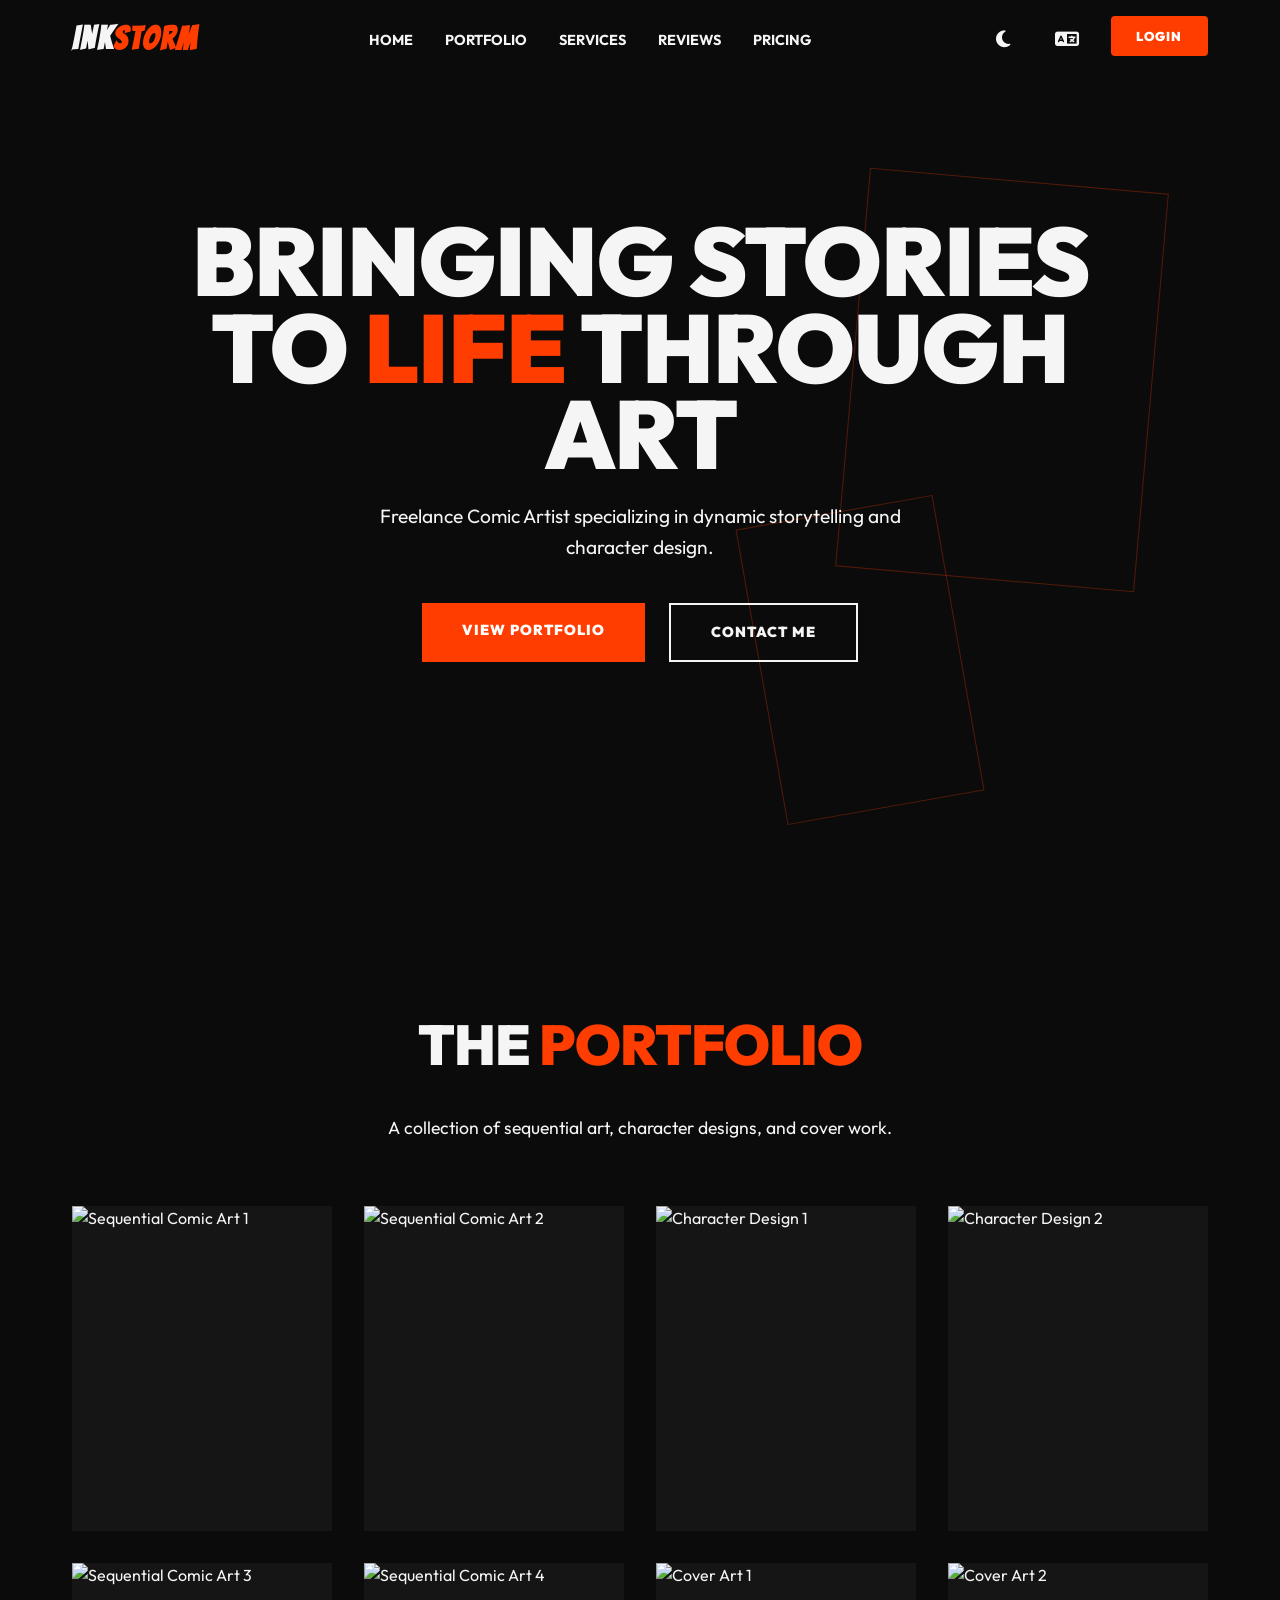
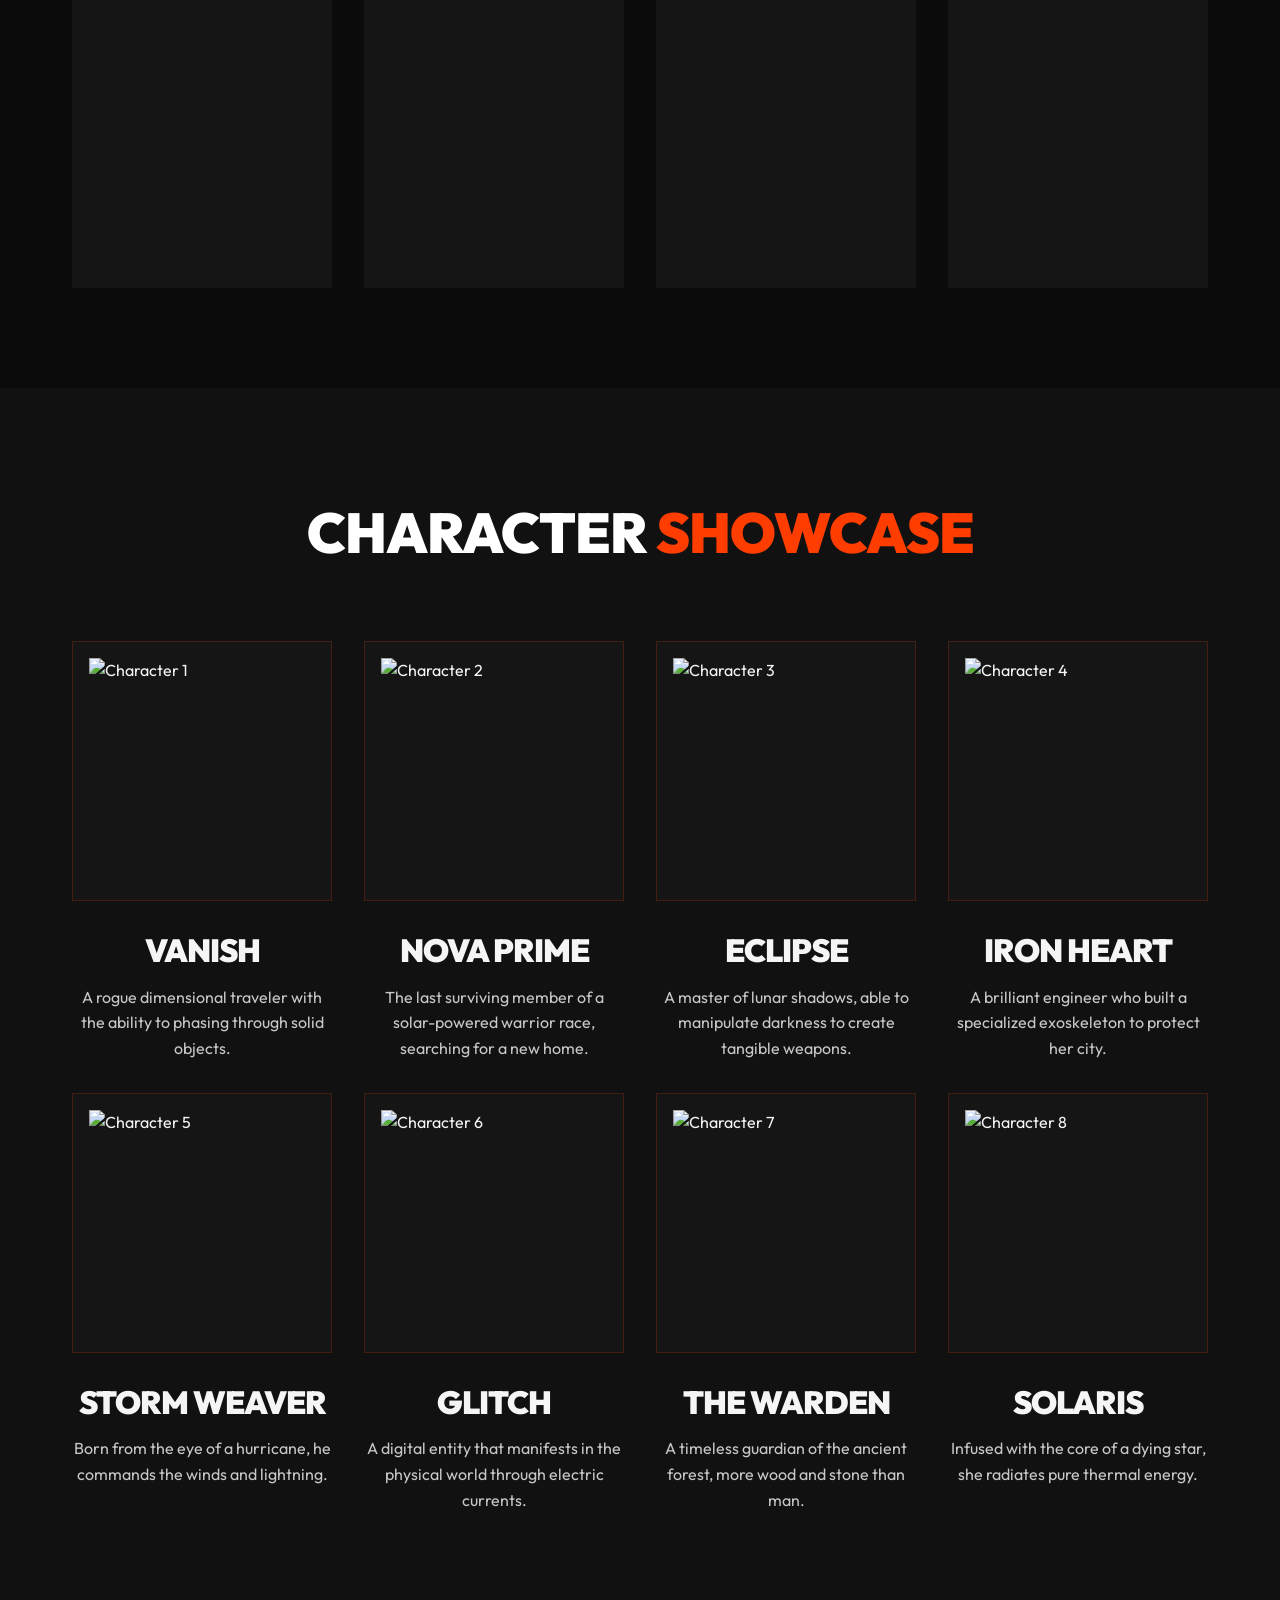
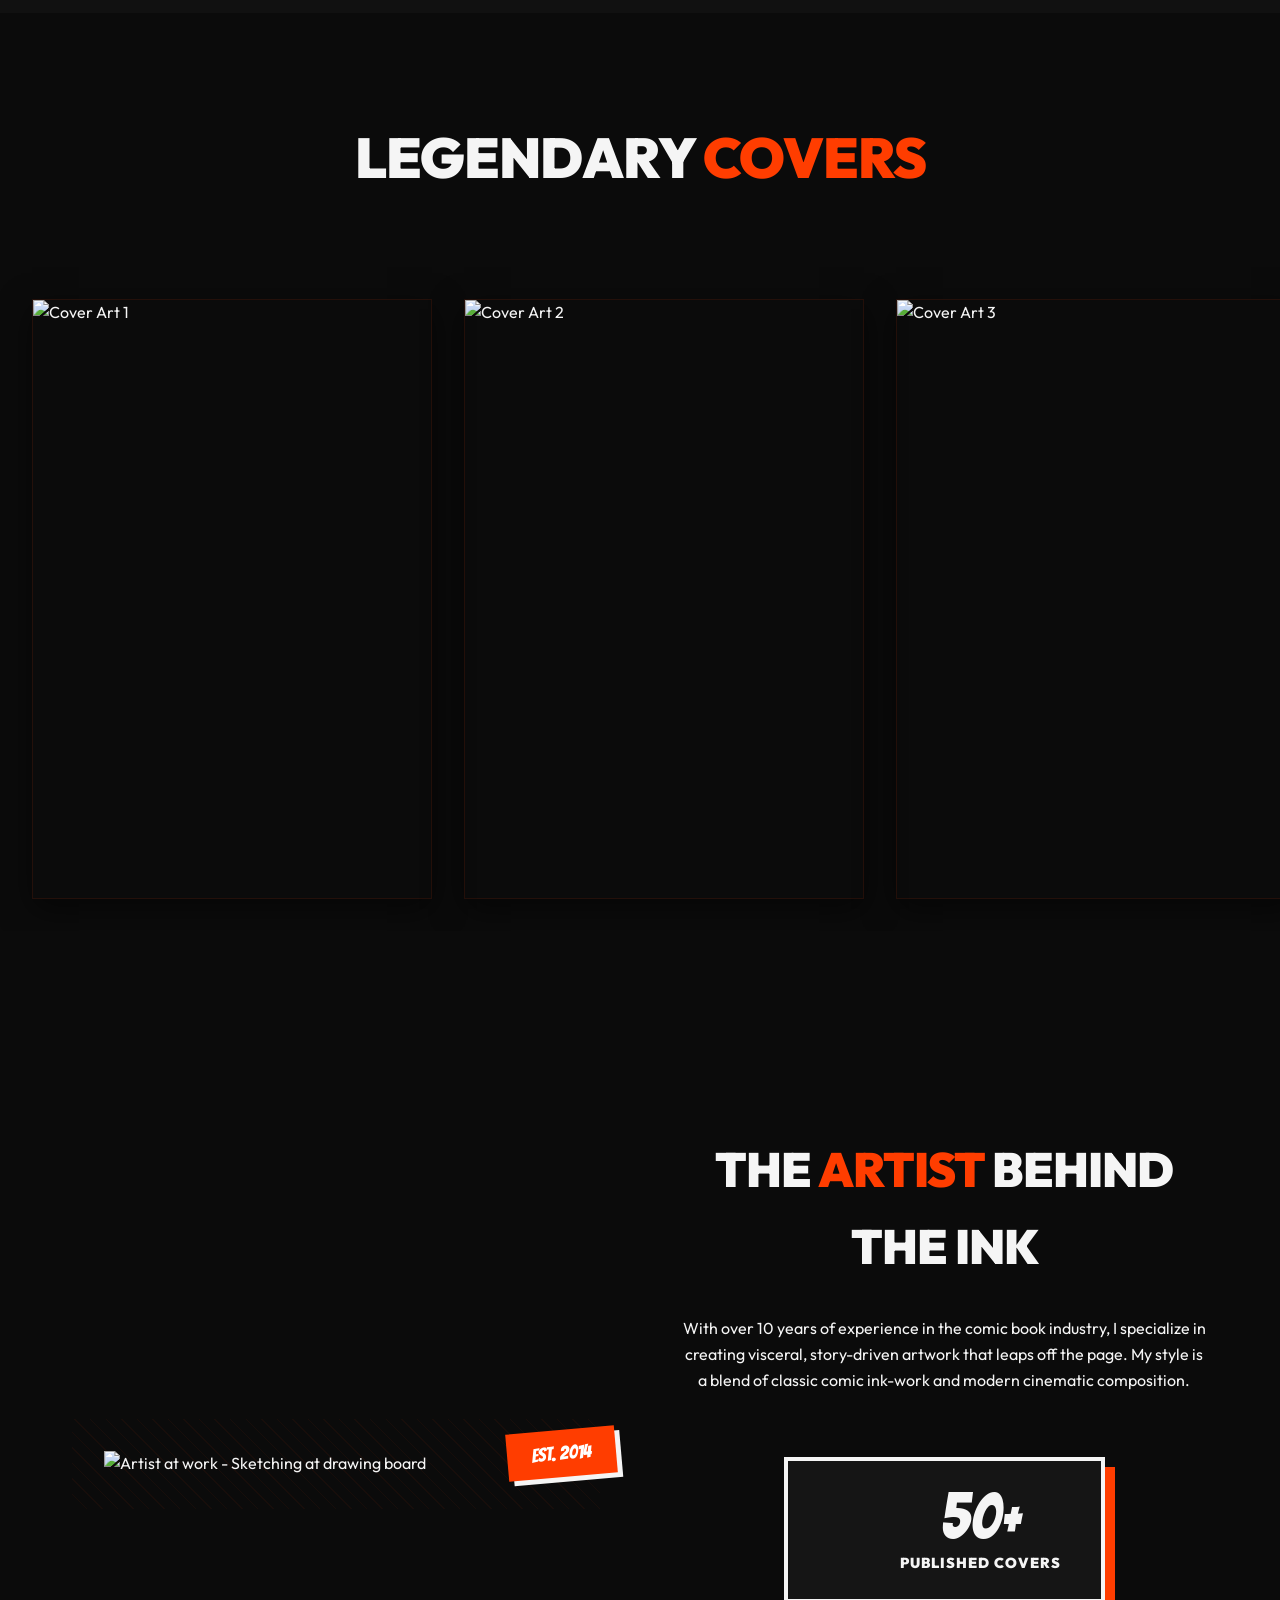
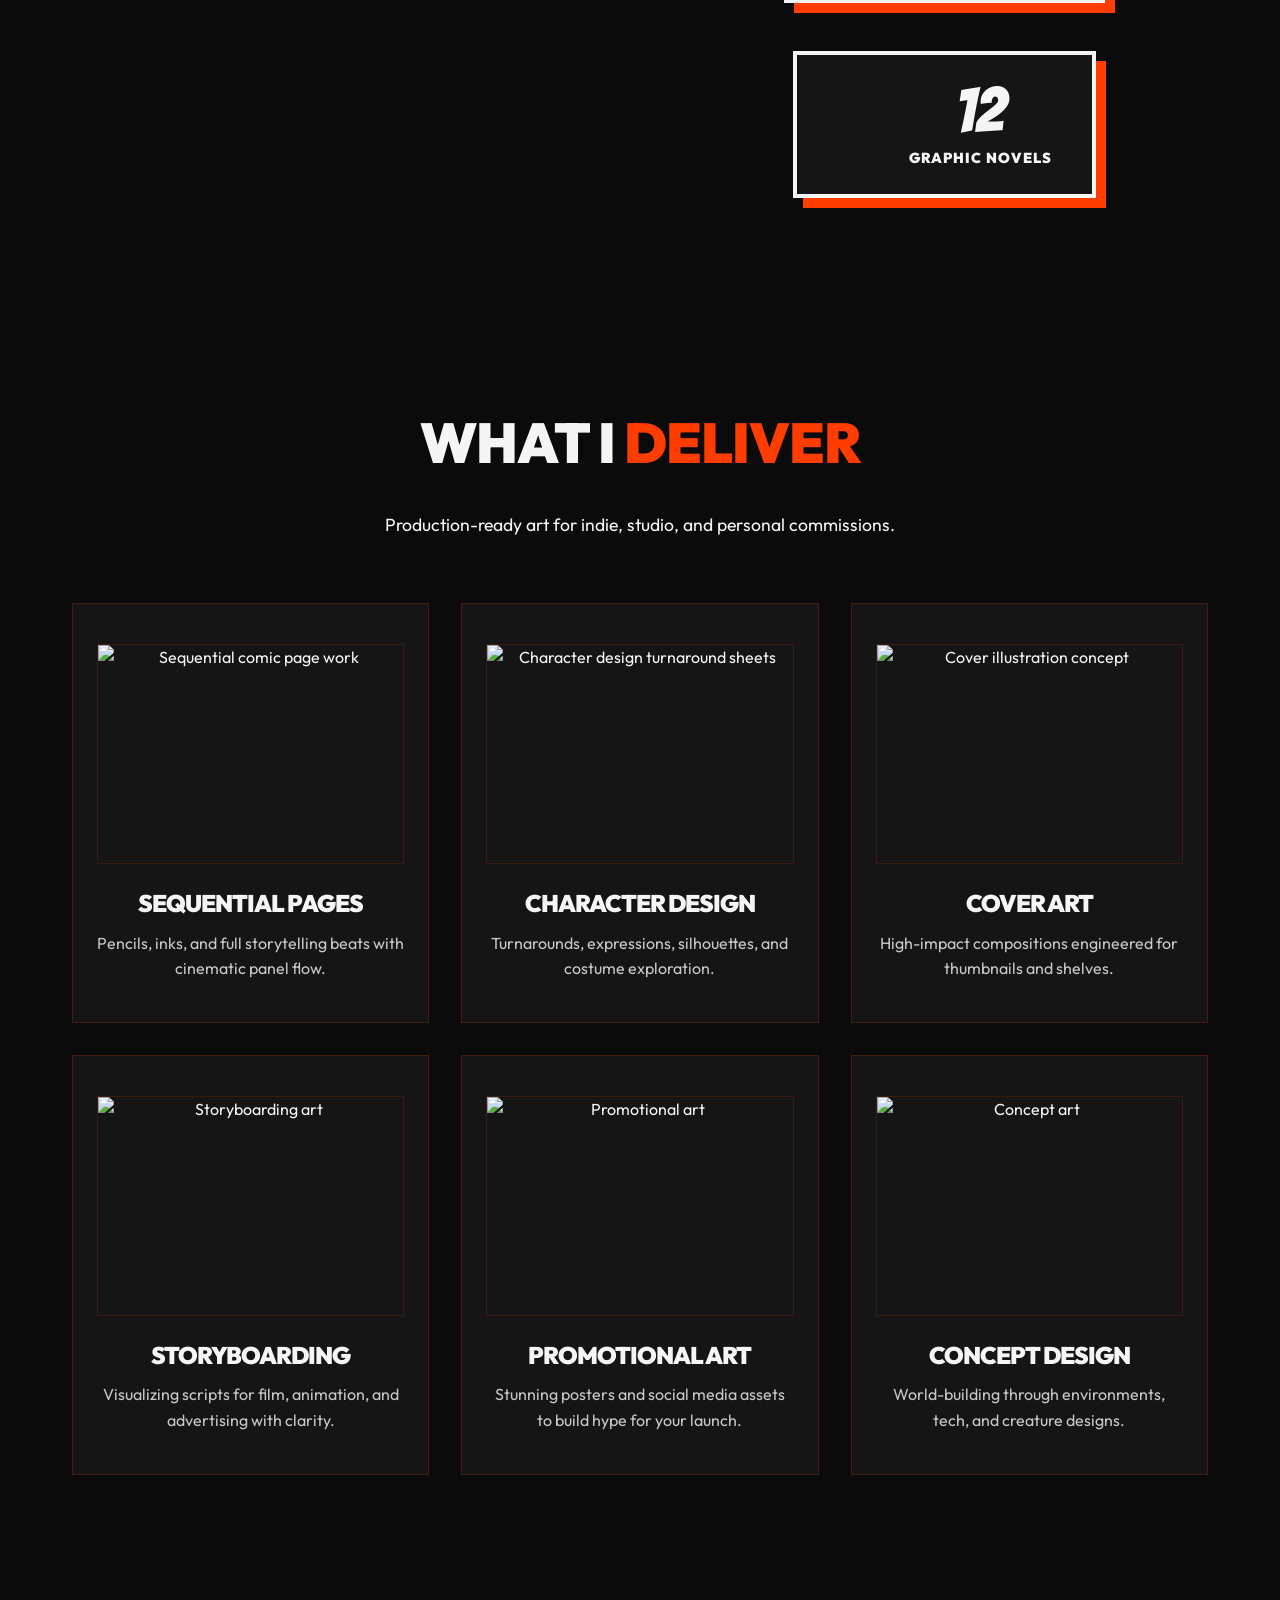
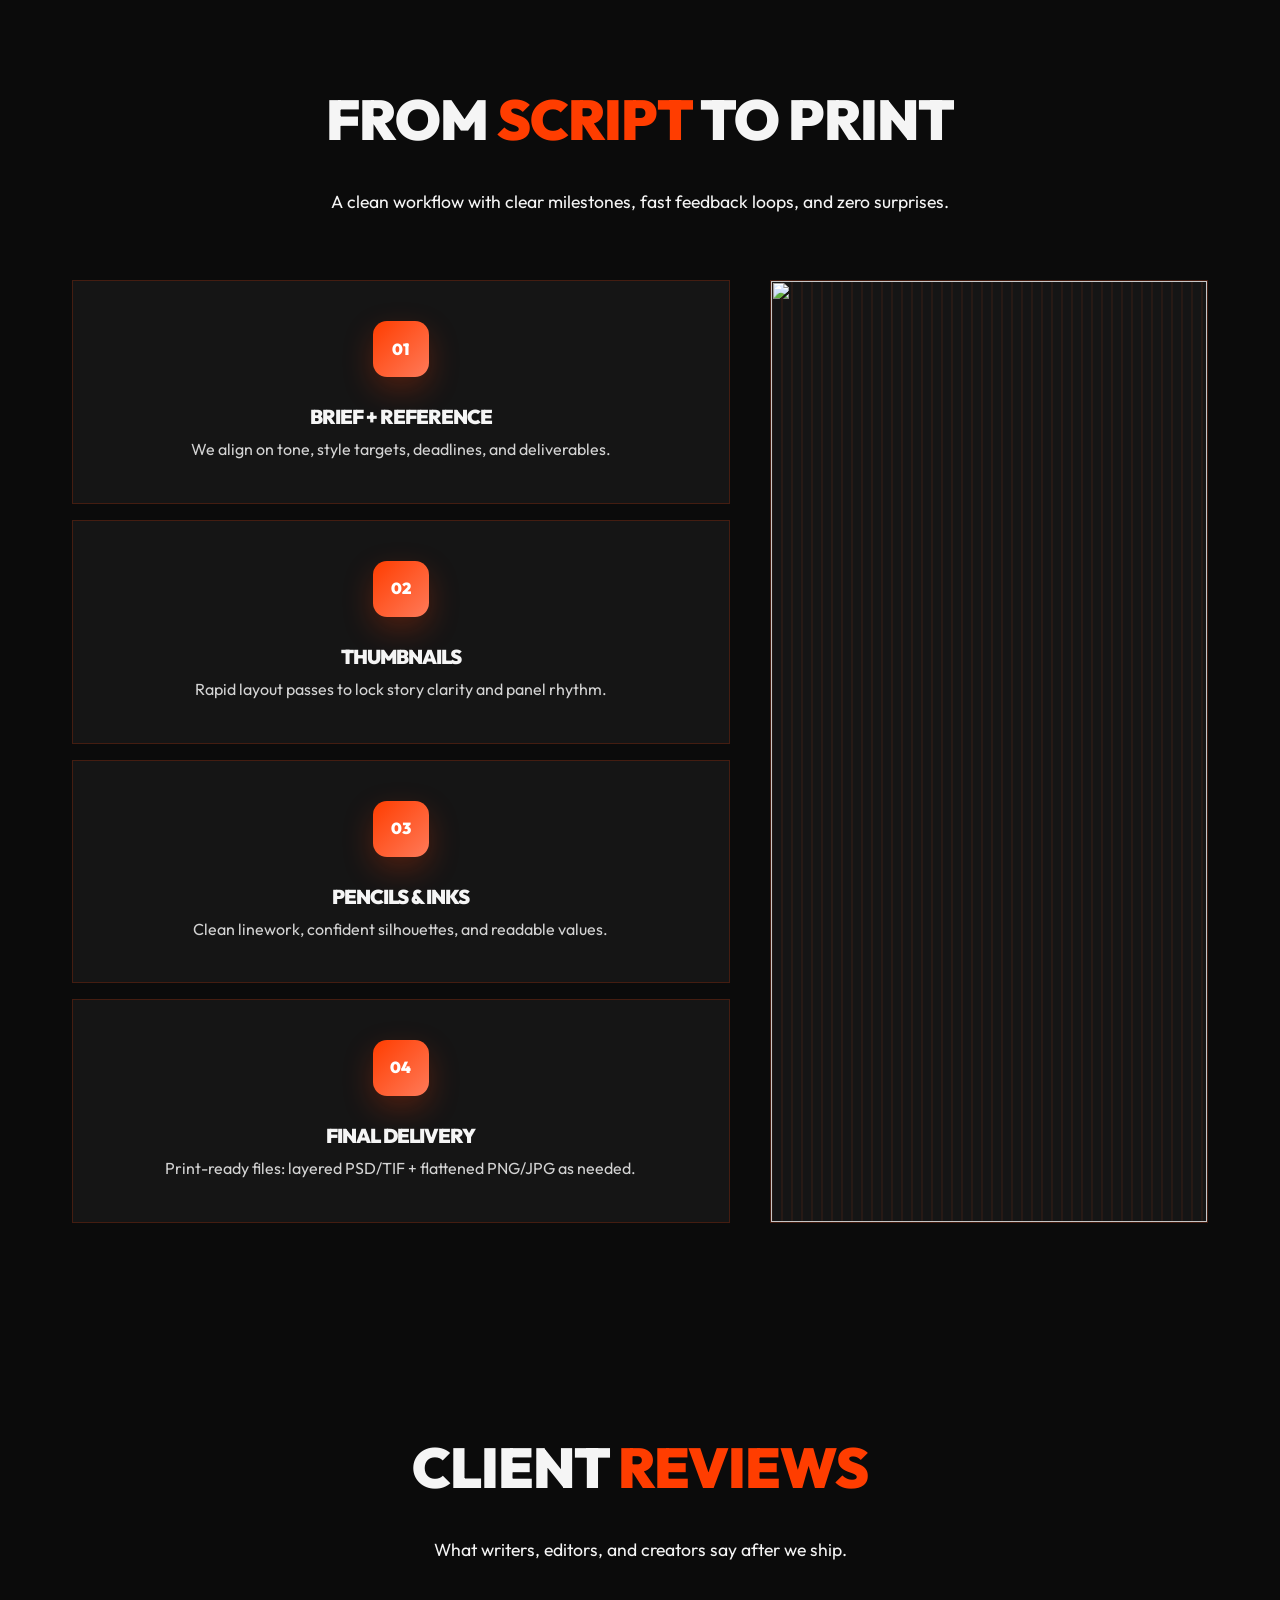
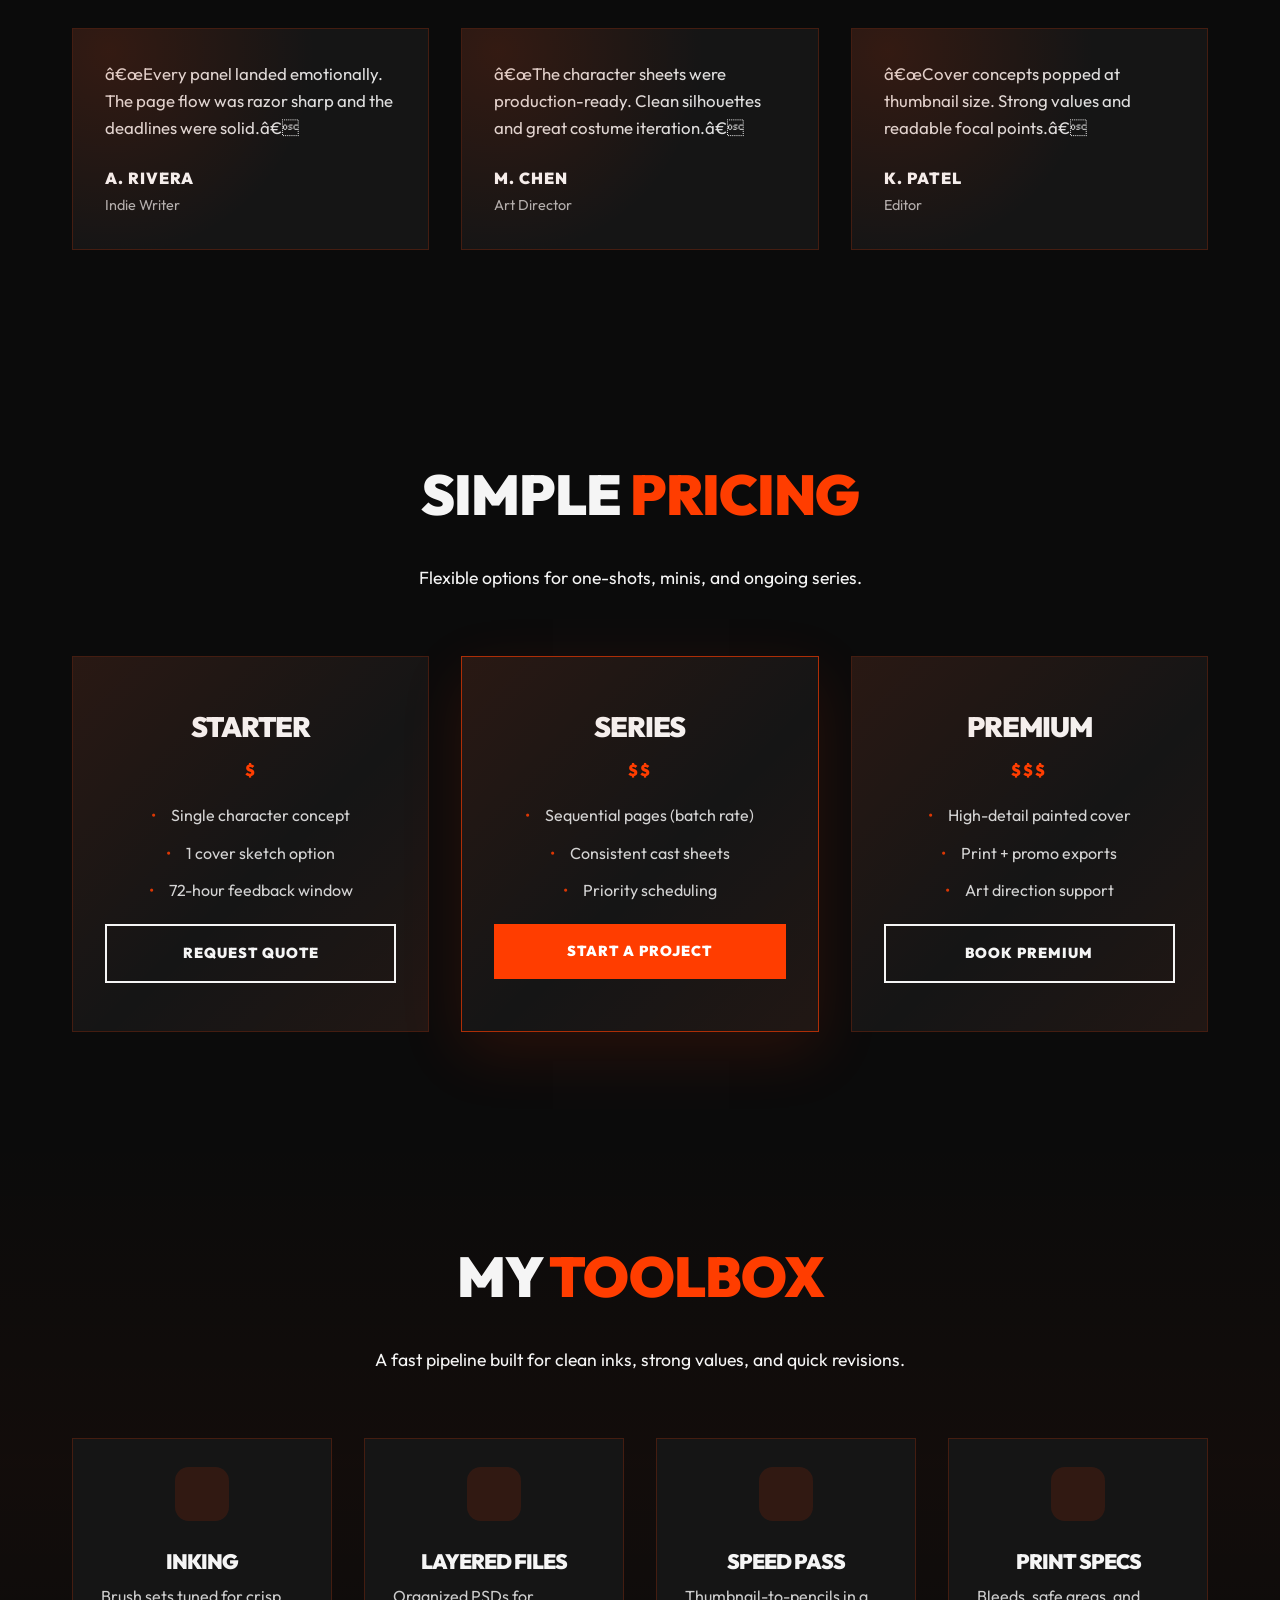
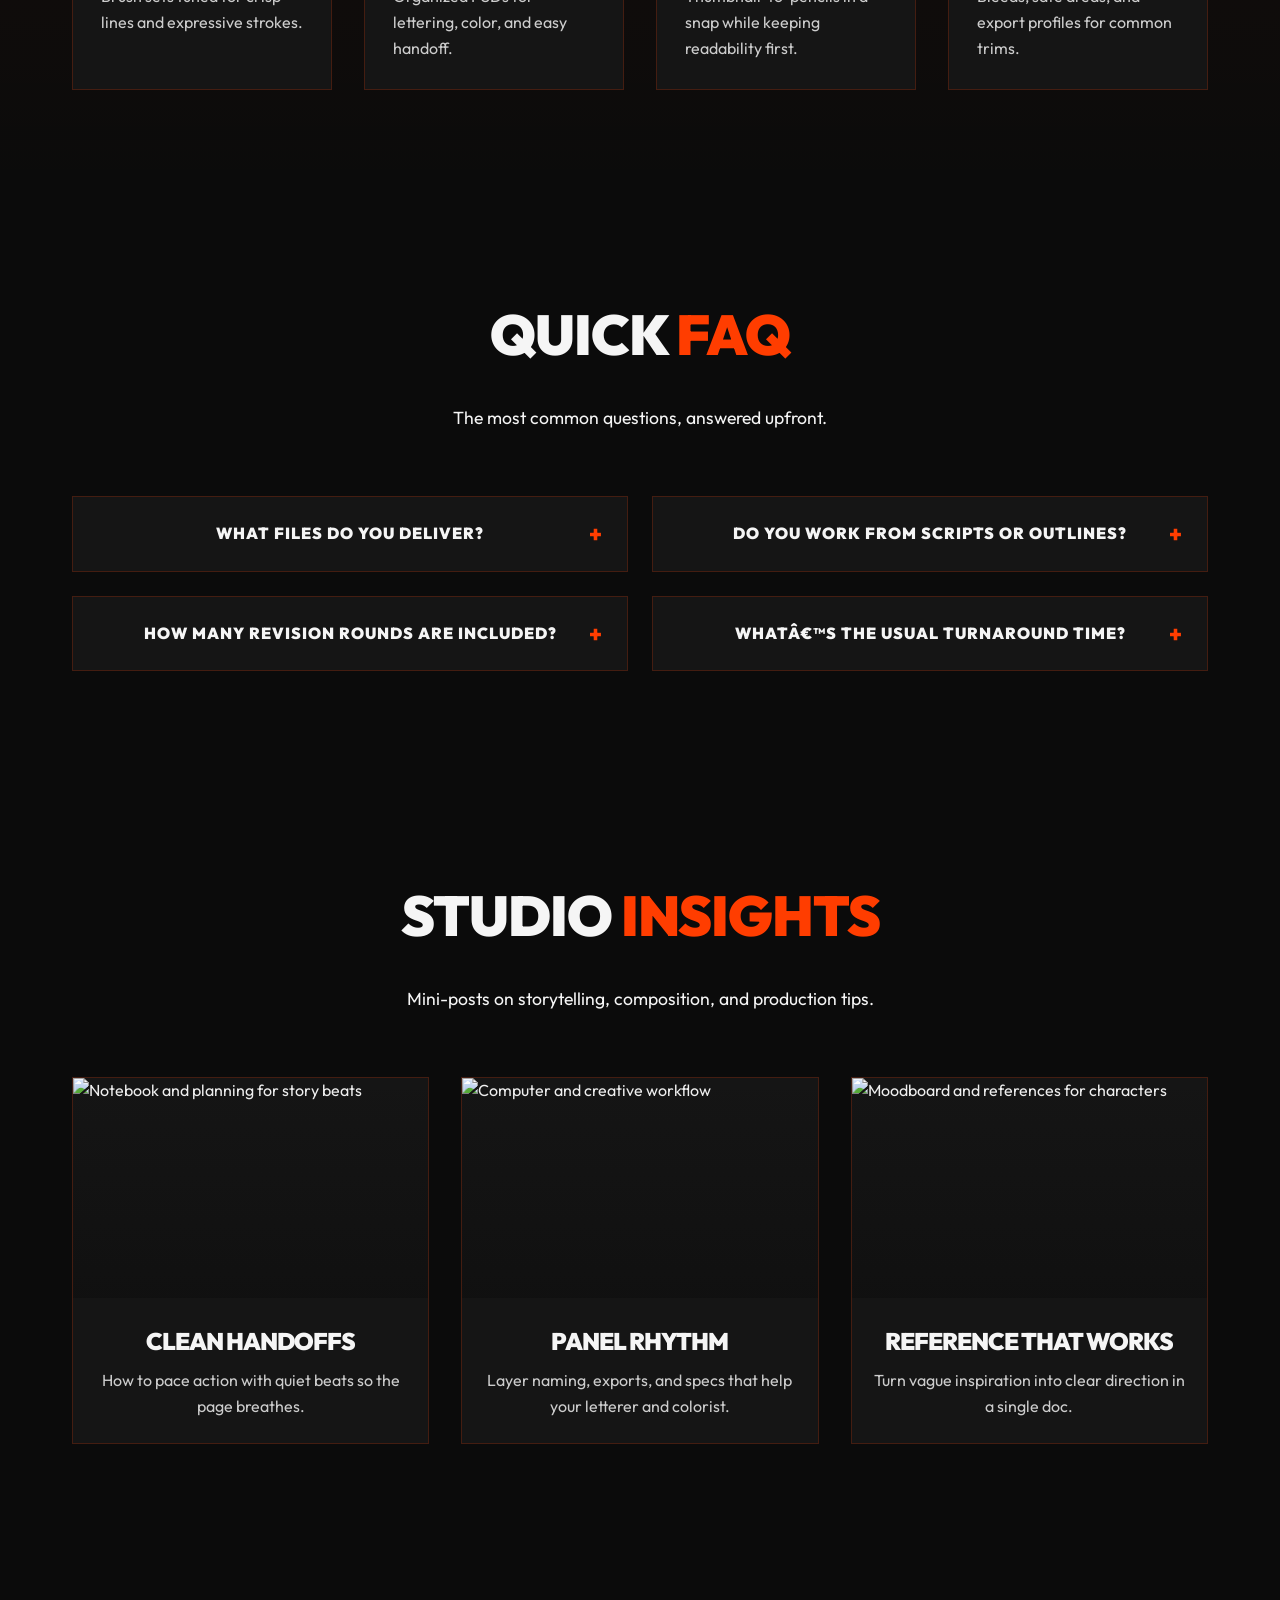
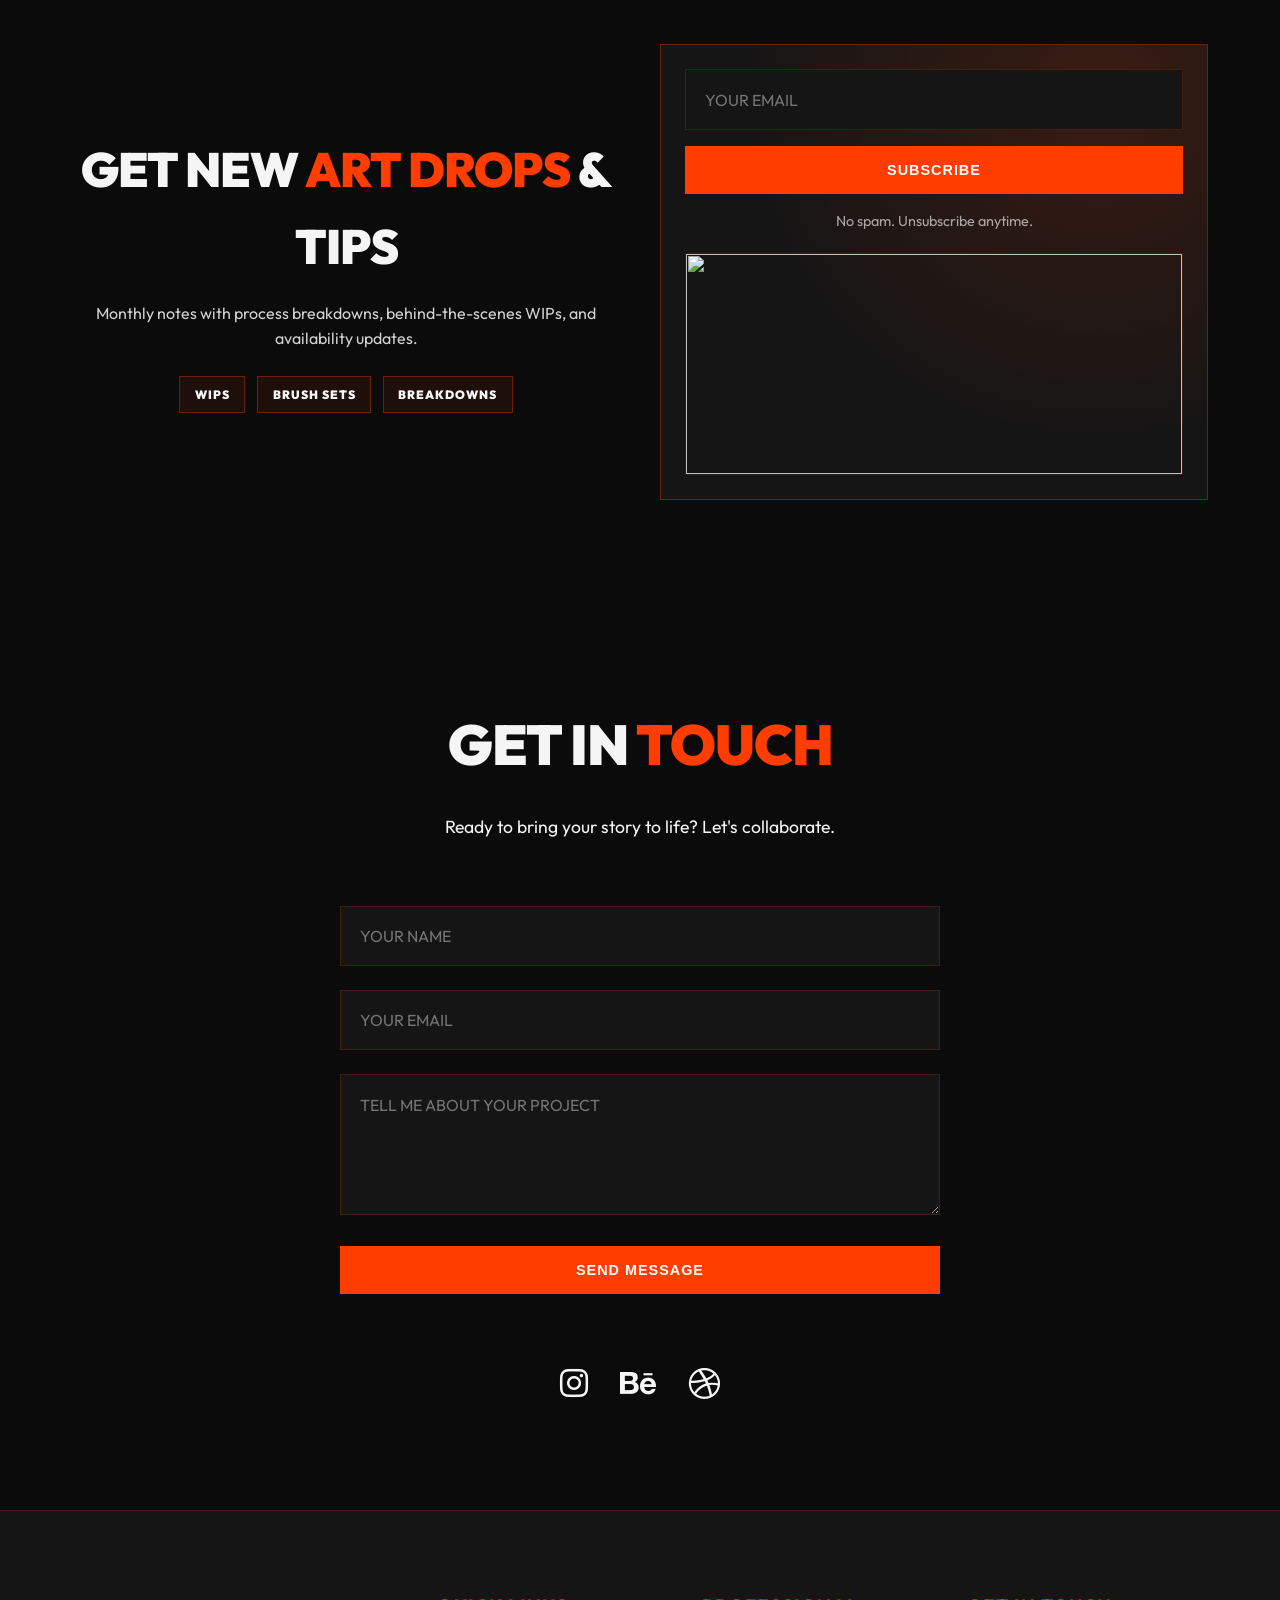
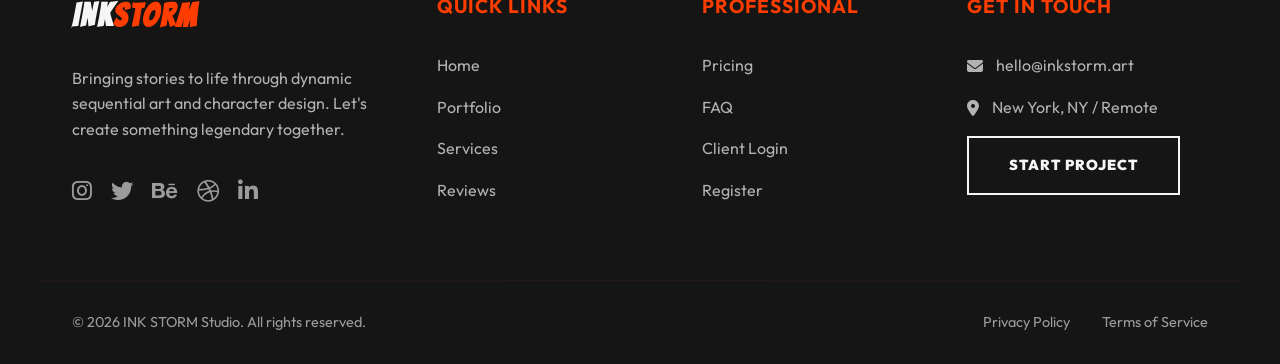
==== index.html @ d7087e56 "Update index.html" ====
<!DOCTYPE html>
<html lang="en" dir="ltr">

<head
    <meta charset="UTF-8">
    <meta name="viewport" content="width=device-width, initial-scale=1.0">
    <title>ARTIST PORTFOLIO | Freelance Comic Book Artist</title>
    <meta name="description"
        content="Premium portfolio of a professional freelance comic book artist specializing in sequential art, character design, and cover illustrations.">
    <!-- Google Fonts -->
    <link href="https://fonts.googleapis.com/css2?family=Bangers&family=Outfit:wght@300;400;700;900&display=swap"
        rel="stylesheet">
    <!-- Font Awesome -->
    <link rel="stylesheet" href="https://cdnjs.cloudflare.com/ajax/libs/font-awesome/6.4.0/css/all.min.css">
    <!-- Lucide Icons -->
    <script src="https://unpkg.com/lucide@latest"></script>
    <!-- Icons -->
    <link rel="icon" type="image/svg+xml"
        href="data:image/svg+xml,<svg xmlns='http://www.w3.org/2000/svg' viewBox='0 0 100 100'><rect width='100' height='100' fill='%23111111' rx='20'/><path d='M50 20 L30 60 L50 60 L40 85 L70 45 L50 45 L60 20 Z' fill='%23FF3D00'/></svg>">
    <link rel="stylesheet" href="assets/css/styles.css">
</head>

<body class="dark-mode">

    <!-- Header Navigation -->
    <header id="header">
        <nav class="container">
            <a href="index.html" class="logo">INK<span>STORM</span></a>

            <ul class="nav-links">
                <li><a href="#home">Home</a></li>
                <li><a href="#portfolio">Portfolio</a></li>
                <li><a href="#services">Services</a></li>
                <li><a href="#testimonials">Reviews</a></li>
                <li><a href="#pricing">Pricing</a></li>
            </ul>

            <div class="nav-actions">
                <button id="theme-toggle" class="desktop-only" title="Toggle Theme"><i class="fas fa-moon"></i></button>
                <button id="rtl-toggle" class="desktop-only" title="Toggle RTL"><i class="fas fa-language"></i></button>
                <div class="header-ctas desktop-only">
                    <a href="login.html" class="btn btn-primary">Login</a>
                </div>
                <button id="menu-toggle" class="mobile-only" aria-label="Toggle Menu">
                    <span></span>
                    <span></span>
                    <span></span>
                </button>
            </div>
        </nav>

        <!-- Mobile Menu Overlay -->
        <div id="mobile-menu">
            <nav>
                <ul>
                    <li><a href="#home">Home</a></li>
                    <li><a href="#portfolio">Portfolio</a></li>
                    <li><a href="#services">Services</a></li>
                    <li><a href="#testimonials">Reviews</a></li>
                    <li><a href="#pricing">Pricing</a></li>
                </ul>
                <div class="mobile-menu-actions">
                    <button id="theme-toggle-mob" class="btn-theme-mob"><i class="fas fa-moon"></i> Theme</button>
                    <button id="rtl-toggle-mob" class="btn-rtl-mob"><i class="fas fa-language"></i> RTL</button>
                    <a href="login.html" class="btn btn-primary">Login</a>
                </div>
            </nav>
        </div>
    </header>

    <main>
        <!-- Home Section (Hero) -->
        <section id="home" class="hero">
            <div class="hero-bg"></div>
            <div class="container hero-content">
                <h1 class="reveal">Bringing Stories to <span class="accent">Life</span> Through Art</h1>
                <p class="reveal">Freelance Comic Artist specializing in dynamic storytelling and character design.</p>
                <div class="hero-btns reveal">
                    <a href="#portfolio" class="btn btn-primary">View Portfolio</a>
                    <a href="#contact" class="btn btn-secondary">Contact Me</a>
                </div>
            </div>
            <div class="floating-elements">
                <div class="panel-outline one"></div>
                <div class="panel-outline two"></div>
            </div>
        </section>

        <!-- Portfolio Section -->
        <section id="portfolio" class="portfolio">
            <div class="container">
                <div class="section-title">
                    <h2 class="reveal">The <span class="accent">Portfolio</span></h2>
                    <p class="reveal">A collection of sequential art, character designs, and cover work.</p>
                </div>

                <div class="portfolio-grid grid-system">
                    <!-- Sequential Art -->
                    <div class="portfolio-card reveal-up" data-category="Sequential Art">
                        <img src="https://images.unsplash.com/photo-1541963463532-d68292c34b19?auto=format&fit=crop&q=80&w=800"
                            alt="Sequential Comic Art 1" loading="lazy">
                        <div class="overlay">
                            <h3>Midnight Vigilante</h3>
                            <p>Sequential Art</p>
                        </div>
                    </div>
                    <div class="portfolio-card reveal-up" data-category="Sequential Art">
                        <img src=" https://m.media-amazon.com/images/M/MV5BMTIxNDExNDEyOV5BMl5BanBnXkFtZTcwNDgyNTYyMQ@@._V1_.jpg"
                            alt="Sequential Comic Art 2" loading="lazy">
                        <div class="overlay">
                            <h3>Neo-Tokyo Chase</h3>
                            <p>Sequential Art</p>
                        </div>
                    </div>
                    <!-- Character Design -->
                    <div class="portfolio-card reveal-up" data-category="Character Design">
                        <img src="https://images.unsplash.com/photo-1608889175123-8ee362201f81?auto=format&fit=crop&q=80&w=800"
                            alt="Character Design 1" loading="lazy">
                        <div class="overlay">
                            <h3>The Iron Monk</h3>
                            <p>Character Design</p>
                        </div>
                    </div>
                    <div class="portfolio-card reveal-up" data-category="Character Design">
                        <img src="https://images.unsplash.com/photo-1620336655055-088d06e36bf0?auto=format&fit=crop&q=80&w=800"
                            alt="Character Design 2" loading="lazy">
                        <div class="overlay">
                            <h3>Cyber Punk Shogun</h3>
                            <p>Character Design</p>
                        </div>
                    </div>
                    <!-- Sequential Art Continued -->
                    <div class="portfolio-card reveal-up" data-category="Sequential Art">
                        <img src=" https://encrypted-tbn0.gstatic.com/images?q=tbn:ANd9GcRFtAAJV2Y2_CojFtjqwpbE5IW2YVXm1abmVQ&s"
                            alt="Sequential Comic Art 3" loading="lazy">
                        <div class="overlay">
                            <h3>Shadow District</h3>
                            <p>Sequential Art</p>
                        </div>
                    </div>
                    <div class="portfolio-card reveal-up" data-category="Sequential Art">
                        <img src=" https://encrypted-tbn0.gstatic.com/images?q=tbn:ANd9GcQ55fyyvBV4eh3_5QQSOQmmQaSPKl6PInerdg&s"
                            alt="Sequential Comic Art 4" loading="lazy">
                        <div class="overlay">
                            <h3>Titan Rise</h3>
                            <p>Sequential Art</p>
                        </div>
                    </div>
                    <!-- Cover Art Category -->
                    <div class="portfolio-card reveal-up" data-category="Cover Art">
                        <img src="https://images.unsplash.com/photo-1589254065878-42c9da997008?auto=format&fit=crop&q=80&w=800"
                            alt="Cover Art 1" loading="lazy">
                        <div class="overlay">
                            <h3>Eternal Horizon</h3>
                            <p>Cover Art</p>
                        </div>
                    </div>
                    <div class="portfolio-card reveal-up" data-category="Cover Art">
                        <img src="https://images.unsplash.com/photo-1601987077677-5346c0c57d3f?auto=format&fit=crop&q=80&w=800"
                            alt="Cover Art 2" loading="lazy">
                        <div class="overlay">
                            <h3>The Void Walker</h3>
                            <p>Cover Art</p>
                        </div>
                    </div>
                </div>
            </div>
        </section>

        <!-- Character Showcase Section -->
        <section id="characters" class="character-showcase">
            <div class="container">
                <div class="section-title white-text">
                    <h2 class="reveal">Character <span class="accent">Showcase</span></h2>
                </div>
                <div class="showcase-grid grid-system">
                    <div class="char-card reveal-left">
                        <div class="char-img-wrap">
                            <img src=" https://encrypted-tbn0.gstatic.com/images?q=tbn:ANd9GcSPVgeLuu2UOgUF-rOzdbRhACg7VTLmQjlWmg&s"
                                alt="Character 1" loading="lazy">
                        </div>
                        <div class="char-info">
                            <h3>Vanish</h3>
                            <p>A rogue dimensional traveler with the ability to phasing through solid objects.</p>
                        </div>
                    </div>
                    <div class="char-card reveal-right">
                        <div class="char-img-wrap">
                            <img src="https://images.unsplash.com/photo-1560942485-b2a11cc13456?auto=format&fit=crop&q=80&w=800"
                                alt="Character 2" loading="lazy">
                        </div>
                        <div class="char-info">
                            <h3>Nova Prime</h3>
                            <p>The last surviving member of a solar-powered warrior race, searching for a new home.</p>
                        </div>
                    </div>
                    <div class="char-card reveal-left">
                        <div class="char-img-wrap">
                            <img src="https://images.unsplash.com/photo-1534447677768-be436bb09401?auto=format&fit=crop&q=80&w=800"
                                alt="Character 3" loading="lazy">
                        </div>
                        <div class="char-info">
                            <h3>Eclipse</h3>
                            <p>A master of lunar shadows, able to manipulate darkness to create tangible weapons.</p>
                        </div>
                    </div>
                    <div class="char-card reveal-right">
                        <div class="char-img-wrap">
                            <img src="https://images.unsplash.com/photo-1551269901-5c5e14c25df7?auto=format&fit=crop&q=80&w=800"
                                alt="Character 4" loading="lazy">
                        </div>
                        <div class="char-info">
                            <h3>Iron Heart</h3>
                            <p>A brilliant engineer who built a specialized exoskeleton to protect her city.</p>
                        </div>
                    </div>
                    <div class="char-card reveal-left">
                        <div class="char-img-wrap">
                            <img src="https://images.unsplash.com/photo-1542332213-9b5a5a3fad35?auto=format&fit=crop&q=80&w=800"
                                alt="Character 5" loading="lazy">
                        </div>
                        <div class="char-info">
                            <h3>Storm Weaver</h3>
                            <p>Born from the eye of a hurricane, he commands the winds and lightning.</p>
                        </div>
                    </div>
                    <div class="char-card reveal-right">
                        <div class="char-img-wrap">
                            <img src="https://images.unsplash.com/photo-1618336753974-aae8e04506aa?auto=format&fit=crop&q=80&w=800"
                                alt="Character 6" loading="lazy">
                        </div>
                        <div class="char-info">
                            <h3>Glitch</h3>
                            <p>A digital entity that manifests in the physical world through electric currents.</p>
                        </div>
                    </div>
                    <div class="char-card reveal-left">
                        <div class="char-img-wrap">
                            <img src=" https://encrypted-tbn0.gstatic.com/images?q=tbn:ANd9GcShuYqgXL_hWsWYA1QazhdBPGIyTZ-LREHZuQ&s"
                                alt="Character 7" loading="lazy">
                        </div>
                        <div class="char-info">
                            <h3>The Warden</h3>
                            <p>A timeless guardian of the ancient forest, more wood and stone than man.</p>
                        </div>
                    </div>
                    <div class="char-card reveal-right">
                        <div class="char-img-wrap">
                            <img src=" https://encrypted-tbn0.gstatic.com/images?q=tbn:ANd9GcR5u9lksgiMEWJ6_tqLr-Mhvjyv5ZAUgdIj7A&s"
                                alt="Character 8" loading="lazy">
                        </div>
                        <div class="char-info">
                            <h3>Solaris</h3>
                            <p>Infused with the core of a dying star, she radiates pure thermal energy.</p>
                        </div>
                    </div>
                </div>
            </div>
        </section>

        <!-- Cover Art Section -->
        <section id="covers" class="covers">
            <div class="container">
                <div class="section-title">
                    <h2 class="reveal">Legendary <span class="accent">Covers</span></h2>
                </div>
            </div>
            <div class="covers-scroll-container">
                <div class="cover-card">
                    <img src="https://images.unsplash.com/photo-1612036782180-6f0b6cd846fe?auto=format&fit=crop&q=80&w=1000"
                        alt="Cover Art 1" loading="lazy">
                </div>
                <div class="cover-card">
                    <img src="https://images.unsplash.com/photo-1588497859490-85d1c17db96d?auto=format&fit=crop&q=80&w=1000"
                        alt="Cover Art 2" loading="lazy">
                </div>
                <div class="cover-card">
                    <img src="https://images.unsplash.com/photo-1571757767119-68b8dbed8c97?auto=format&fit=crop&q=80&w=1000"
                        alt="Cover Art 3" loading="lazy">
                </div>
                <div class="cover-card">
                    <img src="https://images.unsplash.com/photo-1626814026160-2237a95fc5a0?auto=format&fit=crop&q=80&w=1000"
                        alt="Cover Art 4" loading="lazy">
                </div>
            </div>
        </section>

        <!-- About Section -->
        <section id="about" class="about">
            <div class="container about-grid">
                <div class="about-image reveal-left">
                    <div class="sketch-lines-bg"></div>
                    <img src="https://images.unsplash.com/photo-1544256718-3bcf237f3974?auto=format&fit=crop&q=80&w=1200"
                        alt="Artist at work - Sketching at drawing board">
                    <div class="panel-accent-tag">EST. 2014</div>
                </div>
                <div class="about-text reveal-right">
                    <h2 class="section-title-alt">The <span class="accent">Artist</span> Behind the Ink</h2>
                    <p>With over 10 years of experience in the comic book industry, I specialize in creating visceral,
                        story-driven artwork that leaps off the page. My style is a blend of classic comic ink-work and
                        modern cinematic composition.</p>
                    <div class="stats-comic-grid">
                        <div class="stat-panel reveal-up">
                            <i data-lucide="layers" class="stat-icon"></i>
                            <div class="stat-content">
                                <span class="stat-num">50+</span>
                                <span class="stat-label">Published Covers</span>
                            </div>
                        </div>
                        <div class="stat-panel reveal-up">
                            <i data-lucide="book-open" class="stat-icon"></i>
                            <div class="stat-content">
                                <span class="stat-num">12</span>
                                <span class="stat-label">Graphic Novels</span>
                            </div>
                        </div>
                    </div>
                </div>
            </div>
        </section>

        <!-- Services Section -->
        <section id="services" class="services">
            <div class="container">
                <div class="section-title">
                    <h2 class="reveal">What I <span class="accent">Deliver</span></h2>
                    <p class="reveal">Production-ready art for indie, studio, and personal commissions.</p>
                </div>

                <div class="services-grid grid-system">
                    <article class="service-card reveal-up">
                        <div class="service-media">
                            <img src="https://encrypted-tbn0.gstatic.com/images?q=tbn:ANd9GcRFGU29A18eCFbpiIdFGYm3JIPCD7AmHaKdYQ&s"
                                alt="Sequential comic page work" loading="lazy">
                        </div>
                        <h3>Sequential Pages</h3>
                        <p>Pencils, inks, and full storytelling beats with cinematic panel flow.</p>
                    </article>

                    <article class="service-card reveal-up">
                        <div class="service-media">
                            <img src=" https://encrypted-tbn0.gstatic.com/images?q=tbn:ANd9GcQwURLNdU3siMjlu_3Z4hp857tt3Ac_Yzmu_g&s"
                                alt="Character design turnaround sheets" loading="lazy">
                        </div>
                        <h3>Character Design</h3>
                        <p>Turnarounds, expressions, silhouettes, and costume exploration.</p>
                    </article>

                    <article class="service-card reveal-up">
                        <div class="service-media">
                            <img src="https://images.unsplash.com/photo-1513475382585-d06e58bcb0e0?auto=format&fit=crop&q=80&w=1200"
                                alt="Cover illustration concept" loading="lazy">
                        </div>
                        <h3>Cover Art</h3>
                        <p>High-impact compositions engineered for thumbnails and shelves.</p>
                    </article>

                    <article class="service-card reveal-up">
                        <div class="service-media">
                            <img src="https://images.unsplash.com/photo-1518709268805-4e9042af9f23?auto=format&fit=crop&q=80&w=1200"
                                alt="Storyboarding art" loading="lazy">
                        </div>
                        <h3>Storyboarding</h3>
                        <p>Visualizing scripts for film, animation, and advertising with clarity.</p>
                    </article>

                    <article class="service-card reveal-up">
                        <div class="service-media">
                            <img src="https://images.unsplash.com/photo-1536440136628-849c177e76a1?auto=format&fit=crop&q=80&w=1200"
                                alt="Promotional art" loading="lazy">
                        </div>
                        <h3>Promotional Art</h3>
                        <p>Stunning posters and social media assets to build hype for your launch.</p>
                    </article>

                    <article class="service-card reveal-up">
                        <div class="service-media">
                            <img src=" https://encrypted-tbn0.gstatic.com/images?q=tbn:ANd9GcSqaQzARXkGH6pZ6Ixces3VHs_AbFY7MKUjxw&s"
                                alt="Concept art" loading="lazy">
                        </div>
                        <h3>Concept Design</h3>
                        <p>World-building through environments, tech, and creature designs.</p>
                    </article>
                </div>
            </div>
        </section>

        <!-- Process Section -->
        <section id="process" class="process">
            <div class="container">
                <div class="section-title">
                    <h2 class="reveal">From <span class="accent">Script</span> to Print</h2>
                    <p class="reveal">A clean workflow with clear milestones, fast feedback loops, and zero surprises.
                    </p>
                </div>

                <div class="process-grid">
                    <div class="process-steps">
                        <div class="process-step reveal-left">
                            <span class="step-badge">01</span>
                            <div>
                                <h3>Brief + Reference</h3>
                                <p>We align on tone, style targets, deadlines, and deliverables.</p>
                            </div>
                        </div>
                        <div class="process-step reveal-left">
                            <span class="step-badge">02</span>
                            <div>
                                <h3>Thumbnails</h3>
                                <p>Rapid layout passes to lock story clarity and panel rhythm.</p>
                            </div>
                        </div>
                        <div class="process-step reveal-left">
                            <span class="step-badge">03</span>
                            <div>
                                <h3>Pencils &amp; Inks</h3>
                                <p>Clean linework, confident silhouettes, and readable values.</p>
                            </div>
                        </div>
                        <div class="process-step reveal-left">
                            <span class="step-badge">04</span>
                            <div>
                                <h3>Final Delivery</h3>
                                <p>Print-ready files: layered PSD/TIF + flattened PNG/JPG as needed.</p>
                            </div>
                        </div>
                    </div>

                    <div class="process-visual reveal-right" aria-hidden="true">
                        <img src="https://images.unsplash.com/photo-1522202176988-66273c2fd55f?auto=format&fit=crop&q=80&w=1200"
                            alt="" loading="lazy">
                        <div class="process-overlay"></div>
                    </div>
                </div>
            </div>
        </section>

        <!-- Testimonials Section -->
        <section id="testimonials" class="testimonials">
            <div class="container">
                <div class="section-title">
                    <h2 class="reveal">Client <span class="accent">Reviews</span></h2>
                    <p class="reveal">What writers, editors, and creators say after we ship.</p>
                </div>

                <div class="testimonials-grid grid-system">
                    <figure class="quote-card reveal-up">
                        <blockquote>“Every panel landed emotionally. The page flow was razor sharp and the deadlines
                            were solid.”</blockquote>
                        <figcaption>
                            <span class="quote-name">A. Rivera</span>
                            <span class="quote-role">Indie Writer</span>
                        </figcaption>
                    </figure>

                    <figure class="quote-card reveal-up">
                        <blockquote>“The character sheets were production-ready. Clean silhouettes and great costume
                            iteration.”</blockquote>
                        <figcaption>
                            <span class="quote-name">M. Chen</span>
                            <span class="quote-role">Art Director</span>
                        </figcaption>
                    </figure>

                    <figure class="quote-card reveal-up">
                        <blockquote>“Cover concepts popped at thumbnail size. Strong values and readable focal points.”
                        </blockquote>
                        <figcaption>
                            <span class="quote-name">K. Patel</span>
                            <span class="quote-role">Editor</span>
                        </figcaption>
                    </figure>
                </div>
            </div>
        </section>

        <!-- Pricing Section -->
        <section id="pricing" class="pricing">
            <div class="container">
                <div class="section-title">
                    <h2 class="reveal">Simple <span class="accent">Pricing</span></h2>
                    <p class="reveal">Flexible options for one-shots, minis, and ongoing series.</p>
                </div>

                <div class="pricing-grid grid-system">
                    <div class="price-card reveal-left">
                        <div class="price-header">
                            <h3>Starter</h3>
                            <p class="price-tag">$</p>
                        </div>
                        <ul class="price-list">
                            <li>Single character concept</li>
                            <li>1 cover sketch option</li>
                            <li>72-hour feedback window</li>
                        </ul>
                        <a href="#contact" class="btn btn-secondary">Request Quote</a>
                    </div>

                    <div class="price-card featured reveal-up">
                        <div class="price-header">
                            <h3>Series</h3>
                            <p class="price-tag">$$</p>
                        </div>
                        <ul class="price-list">
                            <li>Sequential pages (batch rate)</li>
                            <li>Consistent cast sheets</li>
                            <li>Priority scheduling</li>
                        </ul>
                        <a href="#contact" class="btn btn-primary">Start a Project</a>
                    </div>

                    <div class="price-card reveal-right">
                        <div class="price-header">
                            <h3>Premium</h3>
                            <p class="price-tag">$$$</p>
                        </div>
                        <ul class="price-list">
                            <li>High-detail painted cover</li>
                            <li>Print + promo exports</li>
                            <li>Art direction support</li>
                        </ul>
                        <a href="#contact" class="btn btn-secondary">Book Premium</a>
                    </div>
                </div>
            </div>
        </section>

        <!-- Tools Section -->
        <section id="tools" class="tools">
            <div class="container">
                <div class="section-title">
                    <h2 class="reveal">My <span class="accent">Toolbox</span></h2>
                    <p class="reveal">A fast pipeline built for clean inks, strong values, and quick revisions.</p>
                </div>

                <div class="tools-grid grid-system">
                    <div class="tool-tile reveal-up">
                        <div class="tool-icon" aria-hidden="true"><i data-lucide="pen-tool"></i></div>
                        <h3>Inking</h3>
                        <p>Brush sets tuned for crisp lines and expressive strokes.</p>
                    </div>
                    <div class="tool-tile reveal-up">
                        <div class="tool-icon" aria-hidden="true"><i data-lucide="layers"></i></div>
                        <h3>Layered Files</h3>
                        <p>Organized PSDs for lettering, color, and easy handoff.</p>
                    </div>
                    <div class="tool-tile reveal-up">
                        <div class="tool-icon" aria-hidden="true"><i data-lucide="zap"></i></div>
                        <h3>Speed Pass</h3>
                        <p>Thumbnail-to-pencils in a snap while keeping readability first.</p>
                    </div>
                    <div class="tool-tile reveal-up">
                        <div class="tool-icon" aria-hidden="true"><i data-lucide="printer"></i></div>
                        <h3>Print Specs</h3>
                        <p>Bleeds, safe areas, and export profiles for common trims.</p>
                    </div>
                </div>
            </div>
        </section>

        <!-- FAQ Section -->
        <section id="faq" class="faq">
            <div class="container">
                <div class="section-title">
                    <h2 class="reveal">Quick <span class="accent">FAQ</span></h2>
                    <p class="reveal">The most common questions, answered upfront.</p>
                </div>

                <div class="faq-grid">
                    <details class="faq-item reveal-left">
                        <summary>What files do you deliver?</summary>
                        <p>Layered working files plus flattened exports sized for print and web.</p>
                    </details>
                    <details class="faq-item reveal-left">
                        <summary>Do you work from scripts or outlines?</summary>
                        <p>Both. Full scripts are ideal, but strong outlines can work with a quick planning call.</p>
                    </details>
                    <details class="faq-item reveal-right">
                        <summary>How many revision rounds are included?</summary>
                        <p>Typically 2 rounds on thumbnails/pencils and 1 light pass on inks (project-dependent).</p>
                    </details>
                    <details class="faq-item reveal-right">
                        <summary>What’s the usual turnaround time?</summary>
                        <p>It depends on complexity and schedule, but I’ll confirm a timeline before we begin.</p>
                    </details>
                </div>
            </div>
        </section>

        <!-- Insights Section -->
        <section id="insights" class="insights">
            <div class="container">
                <div class="section-title">
                    <h2 class="reveal">Studio <span class="accent">Insights</span></h2>
                    <p class="reveal">Mini-posts on storytelling, composition, and production tips.</p>
                </div>

                <div class="insights-grid grid-system">
                    <article class="insight-card reveal-up">
                        <div class="insight-media">
                            <img src="https://images.unsplash.com/photo-1526498460520-4c246339dccb?auto=format&fit=crop&q=80&w=1200"
                                alt="Notebook and planning for story beats" loading="lazy">
                        </div>
                        <h3>Clean Handoffs</h3>
                        <p>How to pace action with quiet beats so the page breathes.</p>
                    </article>
                    <article class="insight-card reveal-up">
                        <div class="insight-media">
                            <img src="https://encrypted-tbn0.gstatic.com/images?q=tbn:ANd9GcQg97g6UqIxYzXmpFftXJqCfiUVEh0zpzBmdw&s"
                                alt="Computer and creative workflow" loading="lazy">
                        </div>
                        <h3>Panel Rhythm</h3>
                        <p>Layer naming, exports, and specs that help your letterer and colorist.</p>
                    </article>
                    <article class="insight-card reveal-up">
                        <div class="insight-media">
                            <img src=" https://encrypted-tbn0.gstatic.com/images?q=tbn:ANd9GcQV1lRiN0S0WTOVYiHweUowI6UWImnKOxCSww&s"
                                alt="Moodboard and references for characters" loading="lazy">
                        </div>
                        <h3>Reference That Works</h3>
                        <p>Turn vague inspiration into clear direction in a single doc.</p>
                    </article>
                </div>
            </div>
        </section>

        <!-- Newsletter Section -->
        <section id="newsletter" class="newsletter">
            <div class="container newsletter-grid">
                <div class="newsletter-text reveal-left">
                    <h2>Get new <span class="accent">art drops</span> &amp; tips</h2>
                    <p>Monthly notes with process breakdowns, behind-the-scenes WIPs, and availability updates.</p>
                    <div class="newsletter-highlights" aria-hidden="true">
                        <span class="chip">WIPs</span>
                        <span class="chip">Brush Sets</span>
                        <span class="chip">Breakdowns</span>
                    </div>
                </div>
                <div class="newsletter-card reveal-right">
                    <form class="newsletter-form">
                        <label class="sr-only" for="newsletter-email">Email</label>
                        <input type="email" id="newsletter-email" name="newsletter-email" placeholder="YOUR EMAIL"
                            required>
                        <button type="submit" class="btn btn-primary full-width">Subscribe</button>
                        <p class="newsletter-note">No spam. Unsubscribe anytime.</p>
                    </form>
                    <div class="newsletter-art" aria-hidden="true">
                        <img src="https://images.unsplash.com/photo-1513542789411-b6a5d4f31634?auto=format&fit=crop&q=80&w=1200"
                            alt="" loading="lazy">
                    </div>
                </div>
            </div>
        </section>

        <!-- Contact Section -->
        <section id="contact" class="contact">
            <div class="container">
                <div class="section-title">
                    <h2 class="reveal">Get in <span class="accent">Touch</span></h2>
                    <p class="reveal">Ready to bring your story to life? Let's collaborate.</p>
                </div>
                <div class="contact-form-container">
                    <form id="contact-form">
                        <div class="form-group">
                            <input type="text" id="name" name="name" placeholder="YOUR NAME" required>
                        </div>
                        <div class="form-group">
                            <input type="email" id="email" name="email" placeholder="YOUR EMAIL" required>
                        </div>
                        <div class="form-group">
                            <textarea id="message" name="message" rows="5" placeholder="TELL ME ABOUT YOUR PROJECT"
                                required></textarea>
                        </div>
                        <button type="submit" class="btn btn-primary full-width">SEND MESSAGE</button>
                    </form>
                </div>
                <div class="social-links">
                    <a href="#" class="social-icon" aria-label="Instagram"><i class="fab fa-instagram"></i></a>
                    <a href="#" class="social-icon" aria-label="Behance"><i class="fab fa-behance"></i></a>
                    <a href="#" class="social-icon" aria-label="Dribbble"><i class="fab fa-dribbble"></i></a>
                </div>
            </div>
        </section>
    </main>

    <!-- Detailed Footer -->
    <footer class="footer-detailed">
        <div class="container footer-grid">
            <!-- Brand Column -->
            <div class="footer-col brand-col">
                <a href="index.html" class="logo">INK<span>STORM</span></a>
                <p class="footer-desc">Bringing stories to life through dynamic sequential art and character design.
                    Let's create something legendary together.</p>
                <div class="footer-socials">
                    <a href="#" aria-label="Instagram"><i class="fab fa-instagram"></i></a>
                    <a href="#" aria-label="Twitter"><i class="fab fa-twitter"></i></a>
                    <a href="#" aria-label="Behance"><i class="fab fa-behance"></i></a>
                    <a href="#" aria-label="Dribbble"><i class="fab fa-dribbble"></i></a>
                    <a href="#" aria-label="LinkedIn"><i class="fab fa-linkedin-in"></i></a>
                </div>
            </div>

            <!-- Links Column 1 -->
            <div class="footer-col">
                <h4>Quick Links</h4>
                <ul class="footer-nav">
                    <li><a href="#home">Home</a></li>
                    <li><a href="#portfolio">Portfolio</a></li>
                    <li><a href="#services">Services</a></li>
                    <li><a href="#testimonials">Reviews</a></li>
                </ul>
            </div>

            <!-- Links Column 2 -->
            <div class="footer-col">
                <h4>Professional</h4>
                <ul class="footer-nav">
                    <li><a href="#pricing">Pricing</a></li>
                    <li><a href="#faq">FAQ</a></li>
                    <li><a href="login.html">Client Login</a></li>
                    <li><a href="register.html">Register</a></li>
                </ul>
            </div>

            <!-- Contact Column -->
            <div class="footer-col">
                <h4>Get in Touch</h4>
                <div class="footer-contact">
                    <p><i class="fas fa-envelope"></i> hello@inkstorm.art</p>
                    <p><i class="fas fa-map-marker-alt"></i> New York, NY / Remote</p>
                    <a href="#contact" class="btn btn-secondary">Start Project</a>
                </div>
            </div>
        </div>
        <div class="container footer-bottom">
            <p>&copy; 2026 INK STORM Studio. All rights reserved.</p>
            <div class="legal-links">
                <a href="#">Privacy Policy</a>
                <a href="#">Terms of Service</a>
            </div>
        </div>
    </footer>

    <!-- Scripts -->
    <script src="assets/js/script.js"></script>
</body>

</html>
---- assets/css/styles.css ----
/* =========================================
   DESIGN SYSTEM
   ========================================= */
:root {
    --primary-color: #111111;
    --secondary-color: #FF3D00;
    --accent-color: #FF3D00;
    --accent-hover: #E63600;
    
    --bg-light: #FFFFFF;
    --bg-dark: #0B0B0B;
    
    --text-light: #F5F5F5;
    --text-dark: #1A1A1A;
    
    --card-bg-light: #F9F9F9;
    --card-bg-dark: #151515;
    
    --transition-smooth: all 0.4s cubic-bezier(0.165, 0.84, 0.44, 1);
    --transition-fast: all 0.2s ease;
    
    --container-width: 1200px;
    --header-height: 80px;

    /* Mode defaults */
    --bg: var(--bg-dark);
    --text: var(--text-light);
    --card-bg: var(--card-bg-dark);
    --border-color: rgba(255, 61, 0, 0.2);
}

body.light-mode {
    --bg: var(--bg-light);
    --text: var(--text-dark);
    --card-bg: var(--card-bg-light);
    --primary-color: #FFFFFF;
    --border-color: rgba(17, 17, 17, 0.1);
}

[dir="rtl"] {
    direction: rtl;
    text-align: right;
}

/* =========================================
   BASE STYLES
   ========================================= */
* {
    margin: 0;
    padding: 0;
    box-sizing: border-box;
}

html, body {
    overflow-x: hidden;
    width: 100%;
    margin: 0;
    padding: 0;
}

body {
    font-family: 'Outfit', sans-serif;
    background-color: var(--bg);
    color: var(--text);
    line-height: 1.6;
    overflow-x: hidden;
    width: 100%;
    position: relative;
    transition: var(--transition-smooth);
}

h1, h2, h3, .logo {
    font-family: 'Outfit', sans-serif;
    font-weight: 900;
    text-transform: uppercase;
    letter-spacing: -1px;
    text-align: center;
}

.logo {
    font-family: 'Bangers', cursive;
    font-size: 2rem;
    letter-spacing: 2px;
    color: var(--text);
    text-decoration: none;
    transition: var(--transition-smooth);
}

.logo span {
    color: var(--secondary-color);
}

.accent {
    color: var(--secondary-color);
}

.container {
    max-width: var(--container-width);
    margin: 0 auto;
    padding: 0 2rem;
}

ul {
    list-style: none;
}

a {
    text-decoration: none;
    color: inherit;
}

img {
    max-width: 100%;
    display: block;
    transition: var(--transition-smooth);
}

.mobile-only {
    display: none !important;
}

/* =========================================
   BUTTONS
   ========================================= */
.btn {
    display: inline-block;
    padding: 1rem 2.5rem;
    font-weight: 900;
    text-transform: uppercase;
    letter-spacing: 1px;
    font-size: 0.9rem;
    cursor: pointer;
    transition: var(--transition-smooth);
    border: none;
    position: relative;
    overflow: hidden;
    text-align: center;
}

.btn-primary {
    background-color: var(--secondary-color);
    color: #FFFFFF;
}

.btn-primary:hover {
    background-color: var(--accent-hover);
    transform: translateY(-3px);
    box-shadow: 0 10px 20px rgba(255, 61, 0, 0.3);
}

.btn-secondary {
    background-color: transparent;
    color: var(--text);
    border: 2px solid var(--text);
}

.btn-secondary:hover {
    background-color: var(--text);
    color: var(--bg);
    transform: translateY(-3px);
}

.btn.full-width {
    width: 100%;
}

/* =========================================
   HEADER
   ========================================= */
header {
    height: var(--header-height);
    width: 100%;
    position: fixed;
    top: 0;
    left: 0;
    z-index: 1000;
    display: flex;
    align-items: center;
    background: transparent;
    transition: var(--transition-smooth);
}

header.scrolled {
    background: var(--bg);
    box-shadow: 0 5px 20px rgba(0, 0, 0, 0.2);
    height: 70px;
}

header nav {
    display: flex;
    justify-content: space-between;
    align-items: center;
    width: 100%;
}

.nav-links {
    display: flex;
    gap: 2rem;
    align-items: center;
}

.nav-links a {
    font-weight: 700;
    font-size: 0.9rem;
    text-transform: uppercase;
    transition: var(--transition-fast);
    position: relative;
    white-space: nowrap;
}

.nav-links a::after {
    content: '';
    position: absolute;
    bottom: -5px;
    left: 0;
    width: 0;
    height: 2px;
    background: var(--secondary-color);
    transition: var(--transition-fast);
}

.nav-links a:hover {
    color: var(--secondary-color);
}

.nav-links a:hover::after {
    width: 100%;
}

.nav-actions {
    display: flex;
    align-items: center;
    gap: 1.5rem;
}

.nav-actions button {
    background: transparent;
    border: none;
    color: var(--text);
    font-size: 1.2rem;
    cursor: pointer;
    width: 40px;
    height: 40px;
    display: flex;
    align-items: center;
    justify-content: center;
    border-radius: 50%;
    transition: var(--transition-fast);
}

.nav-actions button:hover {
    background: rgba(255, 61, 0, 0.1);
    color: var(--secondary-color);
}

/* Hamburger */
#menu-toggle {
    flex-direction: column;
    gap: 6px;
}

#menu-toggle span {
    display: block;
    width: 25px;
    height: 2px;
    background: var(--text);
    transition: var(--transition-smooth);
}

#menu-toggle.active span:nth-child(1) {
    transform: translateY(8px) rotate(45deg);
}

#menu-toggle.active span:nth-child(2) {
    opacity: 0;
}

#menu-toggle.active span:nth-child(3) {
    transform: translateY(-8px) rotate(-45deg);
}

/* Mobile Menu Overlay */
#mobile-menu {
    position: fixed;
    top: 0;
    left: 0;
    width: 100%;
    height: 100vh;
    background: var(--bg);
    z-index: 998;
    display: flex;
    flex-direction: column;
    justify-content: center;
    align-items: center;
    transform: translateX(100%);
    transition: var(--transition-smooth);
    padding: 2rem;
}

#mobile-menu.active {
    transform: translateX(0);
}

#mobile-menu nav {
    width: 100%;
    text-align: center;
}

#mobile-menu ul {
    margin-bottom: 3rem;
}

#mobile-menu li {
    margin-bottom: 1.5rem;
}

#mobile-menu a {
    font-size: 1.8rem;
    font-weight: 900;
    text-transform: uppercase;
}

.mobile-menu-actions {
    display: flex;
    flex-direction: column;
    gap: 1.5rem;
    width: 100%;
    max-width: 300px;
    margin: 0 auto;
}

.btn-theme-mob, .btn-rtl-mob {
    background: var(--card-bg);
    border: 1px solid var(--border-color);
    color: var(--text);
    padding: 1rem;
    font-weight: 700;
    text-transform: uppercase;
    display: flex;
    align-items: center;
    justify-content: center;
    gap: 0.8rem;
    cursor: pointer;
}

#menu-toggle {
    z-index: 1001; /* Above mobile menu */
    position: relative;
}

#mobile-menu a {
    font-size: 1.5rem;
    font-weight: 900;
    text-transform: uppercase;
}

/* =========================================
   HERO
   ========================================= */
.hero {
    height: 100vh;
    display: flex;
    align-items: center;
    position: relative;
    padding-top: var(--header-height);
    overflow: hidden;
}

.hero-bg {
    position: absolute;
    top: 0;
    left: 0;
    width: 100%;
    height: 100%;
    background: linear-gradient(rgba(11, 11, 11, 0.8), rgba(11, 11, 11, 0.8)), 
                url('https://images.unsplash.com/photo-1612036782180-6f0b6cd846fe?auto=format&fit=crop&q=80&w=1920');
    background-size: cover;
    background-position: center;
    z-index: -1;
    transform: scale(1.1);
    animation: zoomOut 20s infinite alternate;
}

body.light-mode .hero-bg {
    background: linear-gradient(rgba(255, 255, 255, 0.7), rgba(255, 255, 255, 0.7)), 
                url('https://images.unsplash.com/photo-1612036782180-6f0b6cd846fe?auto=format&fit=crop&q=80&w=1920');
    background-size: cover;
    background-position: center;
}

@keyframes zoomOut {
    from { transform: scale(1.1); }
    to { transform: scale(1); }
}

.hero-content {
    position: relative;
    z-index: 1;
    text-align: center;
    margin: 0 auto;
}

.hero h1 {
    font-size: clamp(3rem, 10vw, 6rem);
    line-height: 0.9;
    margin-bottom: 1.5rem;
    max-width: 900px;
    margin-left: auto;
    margin-right: auto;
}

.hero p {
    font-size: 1.2rem;
    margin-bottom: 2.5rem;
    max-width: 600px;
    color: var(--text);
    opacity: 0.8;
    margin-left: auto;
    margin-right: auto;
    text-align: center;
}

.hero-btns {
    display: flex;
    gap: 1.5rem;
    justify-content: center;
}

.floating-elements .panel-outline {
    position: absolute;
    border: 1px solid var(--secondary-color);
    opacity: 0.3;
    z-index: 0;
    pointer-events: none;
}

.panel-outline.one {
    width: 300px;
    height: 400px;
    top: 20%;
    right: 10%;
    transform: rotate(5deg);
    animation: float 6s infinite ease-in-out;
}

.panel-outline.two {
    width: 200px;
    height: 300px;
    bottom: 10%;
    right: 25%;
    transform: rotate(-10deg);
    animation: float 8s infinite ease-in-out reverse;
}

@keyframes float {
    0%, 100% { transform: translateY(0) rotate(5deg); }
    50% { transform: translateY(-20px) rotate(8deg); }
}

@keyframes sweep {
    0% { transform: translateX(-120%); }
    55% { transform: translateX(120%); }
    100% { transform: translateX(120%); }
}

@keyframes scan {
    0% { transform: translateX(-25%); }
    100% { transform: translateX(25%); }
}

@keyframes pulse {
    0%, 100% { transform: translateY(0) scale(1); }
    50% { transform: translateY(-2px) scale(1.03); }
}

@keyframes floaty {
    0%, 100% { transform: translateY(0); }
    50% { transform: translateY(-10px); }
}

@keyframes shimmer {
    0%, 100% { opacity: 0.8; filter: drop-shadow(0 0 0 rgba(255, 61, 0, 0)); }
    50% { opacity: 1; filter: drop-shadow(0 0 12px rgba(255, 61, 0, 0.45)); }
}

@keyframes zoom {
    0%, 100% { transform: scale(1); }
    50% { transform: scale(1.07); }
}

.header-ctas .btn {
    padding: 0.6rem 1.6rem;
    font-size: 0.8rem;
    border-radius: 4px;
}

/* =========================================
   FOOTER (DETAILED)
   ========================================= */
.footer-detailed {
    padding: 80px 0 30px;
    background-color: var(--card-bg);
    border-top: 1px solid var(--border-color);
}

.footer-grid {
    display: grid;
    grid-template-columns: 1.5fr 1fr 1fr 1.2fr;
    gap: 4rem;
    margin-bottom: 60px;
}

.footer-col h4 {
    color: var(--secondary-color);
    font-size: 1.2rem;
    margin-bottom: 2rem;
    text-transform: uppercase;
    letter-spacing: 1px;
    text-align: left; /* Keep left for multi-column grid logic */
}

/* On single column footer (mobile), center them */
@media (max-width: 600px) {
    .footer-col h4 { text-align: center; }
}

.footer-desc {
    margin: 1.5rem 0 2rem;
    opacity: 0.7;
    max-width: 300px;
}

.footer-socials {
    display: flex;
    gap: 1.2rem;
}

.footer-socials a {
    font-size: 1.4rem;
    transition: var(--transition-fast);
    opacity: 0.6;
}

.footer-socials a:hover {
    color: var(--secondary-color);
    opacity: 1;
    transform: translateY(-5px);
}

.footer-nav li {
    margin-bottom: 1rem;
}

.footer-nav a {
    opacity: 0.7;
    transition: var(--transition-fast);
}

.footer-nav a:hover {
    opacity: 1;
    color: var(--secondary-color);
    padding-left: 5px;
}

.footer-contact p {
    margin-bottom: 1rem;
    opacity: 0.7;
    display: flex;
    align-items: center;
    gap: 0.8rem;
}

.footer-bottom {
    padding-top: 30px;
    border-top: 1px solid rgba(255, 61, 0, 0.1);
    display: flex;
    justify-content: space-between;
    align-items: center;
    font-size: 0.9rem;
    opacity: 0.6;
}

.legal-links {
    display: flex;
    gap: 2rem;
}

@keyframes glowText {
    0%, 100% { text-shadow: 0 0 5px rgba(255, 61, 0, 0.2); }
    50% { text-shadow: 0 0 15px rgba(255, 61, 0, 0.6); }
}

/* =========================================
   PROJECT SPOTLIGHT
   ========================================= */
.project-spotlight {
    background: linear-gradient(135deg, #0a0a0a 0%, #151515 100%);
    position: relative;
    overflow: hidden;
}

.project-spotlight::before {
    content: "";
    position: absolute;
    top: 0;
    left: 0;
    width: 100%;
    height: 100%;
    background: repeating-linear-gradient(
        0deg,
        rgba(255, 61, 0, 0.03) 0px,
        rgba(255, 61, 0, 0.03) 1px,
        transparent 1px,
        transparent 5px
    );
    pointer-events: none;
}

.spotlight-header {
    margin-bottom: 4rem;
    text-align: center;
}

.spotlight-label {
    text-transform: uppercase;
    color: var(--secondary-color);
    letter-spacing: 4px;
    font-weight: 900;
    font-size: 0.8rem;
    display: block;
    margin-bottom: 1rem;
}

.spotlight-title {
    font-size: clamp(3rem, 8vw, 5rem);
    line-height: 1;
    text-align: center;
}

.spotlight-grid {
    display: grid;
    grid-template-columns: 1fr 1.2fr;
    gap: 5rem;
    align-items: center;
    margin-bottom: 6rem;
    overflow: hidden;
}

.spotlight-brief h3 {
    font-size: 2rem;
    margin-bottom: 1.5rem;
}

.spotlight-brief p {
    font-size: 1.1rem;
    opacity: 0.8;
    margin-bottom: 2.5rem;
    text-align: center;
    max-width: 600px;
    margin-left: auto;
    margin-right: auto;
}

.spotlight-content {
    text-align: center;
}

.spotlight-features {
    display: grid;
    gap: 2rem;
    margin-bottom: 3rem;
    justify-items: center;
}

.spotlight-features li {
    display: flex;
    flex-direction: column;
    gap: 1rem;
    align-items: center;
    text-align: center;
}

.spotlight-features i {
    font-size: 1.8rem;
    color: var(--secondary-color);
}

.spotlight-features h4 {
    font-size: 1.25rem;
    margin-bottom: 0.5rem;
}

.spotlight-features p {
    font-size: 0.95rem;
    opacity: 0.7;
}

.spotlight-cta {
    display: flex;
    gap: 1.5rem;
    justify-content: center;
}

.spotlight-visual {
    position: relative;
}

.visual-wrap {
    position: relative;
    border: 1px solid var(--secondary-color);
    padding: 10px;
    background: var(--bg);
    overflow: hidden; /* Prevent accent lines/stats from overflowing viewport */
}

.visual-wrap img {
    width: 100%;
    height: 600px;
    object-fit: cover;
    filter: grayscale(100%) contrast(120%);
    transition: var(--transition-smooth);
}

.visual-wrap:hover img {
    filter: grayscale(20%) contrast(110%);
}

.visual-accent-lines {
    position: absolute;
    inset: -20px;
    border: 1px solid rgba(255, 61, 0, 0.2);
    z-index: -1;
    pointer-events: none;
}

.visual-stats {
    position: absolute;
    bottom: -30px;
    right: -30px;
    display: flex;
    flex-direction: column;
    gap: 0.5rem;
    background: var(--secondary-color);
    padding: 1rem 2rem;
    color: #fff;
    font-weight: 900;
    text-transform: uppercase;
    transform: rotate(-2deg);
}

.spotlight-gallery {
    grid-template-columns: repeat(3, 1fr);
}

.spotlight-thumb {
    position: relative;
    overflow: hidden;
    height: 250px;
    border: 1px solid var(--border-color);
}

.spotlight-thumb img {
    width: 100%;
    height: 100%;
    object-fit: cover;
    filter: grayscale(100%);
    transition: var(--transition-smooth);
}

.spotlight-thumb span {
    position: absolute;
    bottom: 1rem;
    left: 1rem;
    background: var(--secondary-color);
    color: #fff;
    padding: 0.3rem 0.8rem;
    font-size: 0.7rem;
    font-weight: 900;
    text-transform: uppercase;
    transform: translateY(50px);
    transition: var(--transition-smooth);
}

.spotlight-thumb:hover img {
    filter: grayscale(0%);
    transform: scale(1.1);
}

.spotlight-thumb:hover span {
    transform: translateY(0);
}

/* =========================================
   SECTIONS GENERAL
   ========================================= */
section {
    padding: 100px 0;
}

.section-title {
    margin-bottom: 4rem;
    text-align: center;
}

.section-title h2 {
    font-size: 3.5rem;
    margin-bottom: 1.5rem;
}

.section-title p {
    font-size: 1.1rem;
    opacity: 0.7;
    max-width: 700px;
    margin: 0 auto;
}

.grid-system {
    display: grid;
    gap: 2rem;
}

/* =========================================
   ACCESSIBILITY
   ========================================= */
.sr-only {
    position: absolute;
    width: 1px;
    height: 1px;
    padding: 0;
    margin: -1px;
    overflow: hidden;
    clip: rect(0, 0, 0, 0);
    white-space: nowrap;
    border: 0;
}

/* =========================================
   SERVICES
   ========================================= */
.services-grid {
    grid-template-columns: repeat(3, 1fr);
}

.service-card {
    background: var(--card-bg);
    border: 1px solid var(--border-color);
    padding: 2.5rem 1.5rem;
    position: relative;
    overflow: hidden;
    transition: var(--transition-smooth);
    text-align: center;
}

.service-media {
    height: 220px;
    overflow: hidden;
    border: 1px solid rgba(255, 61, 0, 0.15);
    margin-bottom: 1.25rem;
    position: relative;
}

.service-media::after {
    content: "";
    position: absolute;
    inset: 0;
    background: linear-gradient(120deg, transparent, rgba(255, 61, 0, 0.15), transparent);
    transform: translateX(-120%);
    animation: sweep 4.5s infinite;
    pointer-events: none;
}

.service-media img {
    width: 100%;
    height: 100%;
    object-fit: cover;
}

.service-card h3 {
    font-size: 1.5rem;
    margin-bottom: 0.5rem;
}

.service-card p {
    opacity: 0.8;
}

.service-card:hover {
    transform: translateY(-10px);
    border-color: var(--secondary-color);
    box-shadow: 0 20px 40px rgba(0, 0, 0, 0.35);
}

.service-card:hover img {
    transform: scale(1.06);
}

/* =========================================
   PROCESS
   ========================================= */
.process {
    position: relative;
}

.process-grid {
    display: grid;
    grid-template-columns: 1.2fr 0.8fr;
    gap: 2.5rem;
    align-items: stretch;
}

.process-steps {
    display: grid;
    gap: 1rem;
}

.process-step {
    display: flex;
    flex-direction: column;
    align-items: center;
    gap: 1.5rem;
    padding: 2.5rem 1.5rem;
    background: var(--card-bg);
    border: 1px solid var(--border-color);
    position: relative;
    overflow: hidden;
    text-align: center;
}

.process-step::before {
    content: "";
    position: absolute;
    inset: 0;
    background: radial-gradient(circle at 10% 20%, rgba(255, 61, 0, 0.18), transparent 55%);
    opacity: 0;
    transition: var(--transition-smooth);
}

.process-step:hover::before {
    opacity: 1;
}

.step-badge {
    width: 56px;
    height: 56px;
    display: flex;
    justify-content: center;
    align-items: center;
    border-radius: 14px;
    font-weight: 900;
    color: #fff;
    background: linear-gradient(135deg, var(--secondary-color), #ff7a59);
    box-shadow: 0 12px 30px rgba(255, 61, 0, 0.25);
    animation: pulse 3.4s infinite;
}

.process-step h3 {
    font-size: 1.25rem;
    margin-bottom: 0.25rem;
}

.process-step p {
    opacity: 0.85;
}

.process-visual {
    position: relative;
    border: 1px solid var(--border-color);
    overflow: hidden;
    background: var(--card-bg);
}

.process-visual img {
    width: 100%;
    height: 100%;
    min-height: 420px;
    object-fit: cover;
    filter: grayscale(15%) contrast(110%);
}

.process-overlay {
    position: absolute;
    inset: 0;
    background: repeating-linear-gradient(
        90deg,
        rgba(255, 61, 0, 0.08),
        rgba(255, 61, 0, 0.08) 2px,
        transparent 2px,
        transparent 10px
    );
    mix-blend-mode: screen;
    animation: scan 6.5s linear infinite;
    pointer-events: none;
}

/* =========================================
   TESTIMONIALS
   ========================================= */
.testimonials-grid {
    grid-template-columns: repeat(3, 1fr);
}

.quote-card {
    background: var(--card-bg);
    border: 1px solid var(--border-color);
    padding: 2rem;
    position: relative;
    overflow: hidden;
}

.quote-card::after {
    content: "";
    position: absolute;
    inset: 0;
    background: radial-gradient(circle at 10% 10%, rgba(255, 61, 0, 0.22), transparent 55%);
    opacity: 0.6;
    pointer-events: none;
}

.quote-card blockquote {
    font-size: 1.05rem;
    opacity: 0.9;
    margin-bottom: 1.5rem;
}

.quote-card figcaption {
    display: flex;
    flex-direction: column;
    gap: 0.15rem;
}

.quote-name {
    font-weight: 900;
    text-transform: uppercase;
    letter-spacing: 1px;
}

.quote-role {
    opacity: 0.7;
    font-size: 0.9rem;
}

/* =========================================
   PRICING
   ========================================= */
.pricing-grid {
    grid-template-columns: repeat(3, 1fr);
    align-items: stretch;
}

.price-card {
    background: var(--card-bg);
    border: 1px solid var(--border-color);
    padding: 3rem 2rem;
    display: flex;
    flex-direction: column;
    gap: 1.25rem;
    position: relative;
    overflow: hidden;
    transition: var(--transition-smooth);
    text-align: center;
}

.price-card::before {
    content: "";
    position: absolute;
    inset: -2px;
    background: linear-gradient(135deg, rgba(255, 61, 0, 0.25), transparent 55%, rgba(255, 61, 0, 0.15));
    opacity: 0.35;
    pointer-events: none;
}

.price-card.featured {
    border-color: rgba(255, 61, 0, 0.65);
    box-shadow: 0 20px 60px rgba(255, 61, 0, 0.12);
    transform: translateY(-10px);
}

.price-header {
    display: flex;
    flex-direction: column;
    align-items: center;
    gap: 0.5rem;
}

.price-header h3 {
    font-size: 1.75rem;
}

.price-tag {
    font-weight: 900;
    letter-spacing: 2px;
    color: var(--secondary-color);
    animation: shimmer 3.2s infinite;
}

.price-list {
    display: flex;
    flex-direction: column;
    align-items: center;
    gap: 0.75rem;
    opacity: 0.85;
}

.price-list li {
    position: relative;
    padding-left: 1.25rem;
}

.price-list li::before {
    content: "•";
    position: absolute;
    left: 0;
    color: var(--secondary-color);
}

.price-card:hover {
    transform: translateY(-12px);
    border-color: var(--secondary-color);
}

/* =========================================
   TOOLS
   ========================================= */
.tools {
    background: linear-gradient(180deg, transparent, rgba(255, 61, 0, 0.03), transparent);
}

.tools-grid {
    grid-template-columns: repeat(var(--grid-cols, 4), 1fr);
}

.tool-tile {
    background: var(--card-bg);
    border: 1px solid var(--border-color);
    padding: 1.75rem;
    position: relative;
    overflow: hidden;
    transition: var(--transition-smooth);
}

.tool-icon {
    width: 54px;
    height: 54px;
    display: flex;
    justify-content: center;
    align-items: center;
    margin: 0 auto 1.5rem;
    border-radius: 14px;
    background: rgba(255, 61, 0, 0.12);
    color: var(--secondary-color);
    font-size: 1.4rem;
    animation: floaty 5.5s ease-in-out infinite;
}

.tool-icon svg {
    width: 24px;
    height: 24px;
    stroke-width: 2px;
}

.tool-tile h3 {
    font-size: 1.3rem;
    margin-bottom: 0.4rem;
}

.tool-tile p {
    opacity: 0.82;
}

.tool-tile:hover {
    transform: translateY(-10px);
    border-color: rgba(255, 61, 0, 0.7);
    box-shadow: 0 18px 50px rgba(0, 0, 0, 0.35);
}

/* =========================================
   FAQ
   ========================================= */
.faq-grid {
    display: grid;
    grid-template-columns: 1fr 1fr;
    gap: 1.5rem;
}

.faq-item {
    background: var(--card-bg);
    border: 1px solid var(--border-color);
    padding: 1.5rem;
    transition: var(--transition-smooth);
    text-align: center;
}

.faq-item summary {
    cursor: pointer;
    font-weight: 900;
    text-transform: uppercase;
    letter-spacing: 1px;
    list-style: none;
    position: relative;
    padding: 0 2.25rem;
    display: flex;
    justify-content: center;
    align-items: center;
}

.faq-item summary::-webkit-details-marker {
    display: none;
}

.faq-item summary::after {
    content: "+";
    position: absolute;
    right: 0;
    top: 0;
    color: var(--secondary-color);
    font-size: 1.4rem;
    line-height: 1.2;
    transition: var(--transition-fast);
}

.faq-item[open] summary::after {
    transform: rotate(45deg);
}

.faq-item p {
    opacity: 0.85;
    margin-top: 0.85rem;
}

.faq-item:hover {
    border-color: rgba(255, 61, 0, 0.65);
}

/* =========================================
   INSIGHTS
   ========================================= */
.insights-grid {
    grid-template-columns: repeat(3, 1fr);
}

.insight-card {
    background: var(--card-bg);
    border: 1px solid var(--border-color);
    overflow: hidden;
    transition: var(--transition-smooth);
}

.insight-media {
    height: 220px;
    overflow: hidden;
    position: relative;
}

.insight-media::before {
    content: "";
    position: absolute;
    inset: 0;
    background: linear-gradient(to top, rgba(11, 11, 11, 0.65), transparent);
    opacity: 0.7;
    pointer-events: none;
}

.insight-media img {
    width: 100%;
    height: 100%;
    object-fit: cover;
}

.insight-card h3 {
    padding: 1.5rem 1.25rem 0.5rem;
    font-size: 1.5rem;
    text-align: center;
}

.insight-card p {
    padding: 0 1.25rem 1.5rem;
    opacity: 0.82;
    text-align: center;
}

.insight-card:hover {
    transform: translateY(-10px);
    border-color: rgba(255, 61, 0, 0.65);
    box-shadow: 0 18px 50px rgba(0, 0, 0, 0.35);
}

.insight-card:hover img {
    transform: scale(1.06);
}

/* =========================================
   NEWSLETTER
   ========================================= */
.newsletter-grid {
    display: grid;
    grid-template-columns: 1fr 1fr;
    gap: 2.5rem;
    align-items: center;
}

.newsletter-text {
    text-align: center;
}

.newsletter-text h2 {
    font-size: 3rem;
    margin-bottom: 1rem;
}

.newsletter-text p {
    opacity: 0.85;
    max-width: 52ch;
    margin: 0 auto;
}

.newsletter-highlights {
    margin-top: 1.5rem;
    display: flex;
    flex-wrap: wrap;
    gap: 0.75rem;
    justify-content: center;
}

.chip {
    padding: 0.5rem 0.9rem;
    border: 1px solid rgba(255, 61, 0, 0.35);
    background: rgba(255, 61, 0, 0.08);
    text-transform: uppercase;
    letter-spacing: 1px;
    font-weight: 900;
    font-size: 0.75rem;
    position: relative;
    overflow: hidden;
}

.chip::after {
    content: "";
    position: absolute;
    inset: 0;
    background: linear-gradient(120deg, transparent, rgba(255, 61, 0, 0.25), transparent);
    transform: translateX(-120%);
    animation: sweep 5.2s infinite;
}

.newsletter-card {
    background: var(--card-bg);
    border: 1px solid rgba(255, 61, 0, 0.35);
    padding: 1.5rem;
    position: relative;
    overflow: hidden;
}

.newsletter-card::before {
    content: "";
    position: absolute;
    inset: 0;
    background: radial-gradient(circle at 80% 10%, rgba(255, 61, 0, 0.22), transparent 60%);
    opacity: 0.7;
    pointer-events: none;
}

.newsletter-form {
    position: relative;
    z-index: 1;
    display: grid;
    gap: 1rem;
    margin-bottom: 1.25rem;
}

.newsletter-note {
    font-size: 0.9rem;
    opacity: 0.65;
    text-align: center;
}

.newsletter-art {
    border: 1px solid rgba(255, 61, 0, 0.15);
    overflow: hidden;
    position: relative;
}

.newsletter-art img {
    width: 100%;
    height: 220px;
    object-fit: cover;
    animation: zoom 10s ease-in-out infinite;
}

/* =========================================
   PORTFOLIO
   ========================================= */
.portfolio-grid {
    grid-template-columns: repeat(var(--grid-cols, 2), 1fr);
}

.portfolio-card {
    position: relative;
    aspect-ratio: 4/5;
    overflow: hidden;
    background: var(--card-bg);
    cursor: pointer;
}

.portfolio-card img {
    width: 100%;
    height: 100%;
    object-fit: cover;
}

.portfolio-card:hover img {
    transform: scale(1.1);
}

.portfolio-card .overlay {
    position: absolute;
    top: 0;
    left: 0;
    width: 100%;
    height: 100%;
    background: linear-gradient(to top, rgba(11, 11, 11, 0.9), transparent);
    display: flex;
    flex-direction: column;
    justify-content: flex-end;
    padding: 2rem;
    opacity: 0;
    transition: var(--transition-smooth);
}

.portfolio-card:hover .overlay {
    opacity: 1;
}

.portfolio-card .overlay h3 {
    font-size: 1.5rem;
    margin-bottom: 0.5rem;
    transform: translateY(20px);
    transition: var(--transition-smooth);
}

.portfolio-card:hover .overlay h3 {
    transform: translateY(0);
}

.portfolio-card .overlay p {
    font-weight: 700;
    color: var(--secondary-color);
    text-transform: uppercase;
    font-size: 0.8rem;
    letter-spacing: 1px;
}

/* =========================================
   CHARACTER SHOWCASE
   ========================================= */
.character-showcase {
    background-color: var(--primary-color);
}

.white-text h2 {
    color: #FFFFFF;
}

.showcase-grid {
    grid-template-columns: repeat(var(--grid-cols, 2), 1fr);
}

.char-card {
    display: flex;
    flex-direction: column;
    gap: 1.5rem;
    transition: var(--transition-smooth);
}

.char-img-wrap {
    background: var(--card-bg);
    padding: 1rem;
    border: 1px solid var(--border-color);
    position: relative;
    transition: var(--transition-smooth);
}

.char-img-wrap img {
    width: 100%;
    aspect-ratio: 1/1;
    object-fit: cover;
}

.char-card:hover .char-img-wrap {
    transform: perspective(1000px) rotateX(5deg) rotateY(5deg);
    border-color: var(--secondary-color);
    box-shadow: 0 0 20px rgba(255, 61, 0, 0.3);
}

.char-info {
    text-align: center;
}

.char-info h3 {
    font-size: 2rem;
    margin-bottom: 0.5rem;
}

.char-info p {
    opacity: 0.8;
}

/* =========================================
   COVERS
   ========================================= */
.covers-scroll-container {
    display: flex;
    gap: 2rem;
    overflow-x: auto;
    padding: 2rem;
    scrollbar-width: none; /* Firefox */
}

.covers-scroll-container::-webkit-scrollbar {
    display: none; /* Chrome/Safari */
}

.cover-card {
    min-width: 400px;
    height: 600px;
    flex-shrink: 0;
    box-shadow: 0 10px 30px rgba(0, 0, 0, 0.5);
    transition: var(--transition-smooth);
    border: 1px solid rgba(255, 61, 0, 0.1);
}

.cover-card img {
    width: 100%;
    height: 100%;
    object-fit: cover;
}

.cover-card:hover {
    transform: translateY(-20px);
    border-color: var(--secondary-color);
}

/* =========================================
   ABOUT
   ========================================= */
.about-grid {
    display: grid;
    grid-template-columns: 1fr 1fr;
    gap: 5rem;
    align-items: center;
}

.about-image {
    position: relative;
    padding: 2rem;
}

.sketch-lines-bg {
    position: absolute;
    top: 0;
    left: 0;
    width: 100%;
    height: 100%;
    background-image: repeating-linear-gradient(45deg, transparent, transparent 10px, rgba(255, 61, 0, 0.05) 10px, rgba(255, 61, 0, 0.05) 11px);
    z-index: -1;
}

.about-text {
    text-align: center;
}

.about-text h2 {
    font-size: 3rem;
    margin-bottom: 2rem;
}

.about-text p {
    max-width: 650px;
    margin: 0 auto 2rem;
}

.stats-comic-grid {
    display: flex;
    gap: 3rem;
    margin-top: 4rem;
    justify-content: center;
    flex-wrap: wrap;
}

.stat-panel {
    background: var(--card-bg);
    border: 4px solid var(--text);
    padding: 1.5rem 2.5rem;
    display: flex;
    align-items: center;
    gap: 2rem;
    position: relative;
    box-shadow: 10px 10px 0 var(--secondary-color);
    transition: transform 0.3s cubic-bezier(0.175, 0.885, 0.32, 1.275);
}

.stat-panel:hover {
    transform: translate(-5px, -5px) rotate(1deg);
}

.stat-icon {
    font-size: 2.5rem;
    color: var(--secondary-color);
    width: 40px;
    height: 40px;
}

.stat-num {
    display: block;
    font-size: 4rem;
    font-family: 'Bangers', cursive;
    color: var(--text);
    line-height: 1;
}

.stat-label {
    text-transform: uppercase;
    font-weight: 900;
    font-size: 0.9rem;
    letter-spacing: 1px;
    display: block;
    margin-top: 0.2rem;
}

.panel-accent-tag {
    position: absolute;
    bottom: 2rem;
    right: -1rem;
    background: var(--secondary-color);
    color: #fff;
    padding: 0.5rem 1.5rem;
    font-family: 'Bangers', cursive;
    font-size: 1.2rem;
    transform: rotate(-5deg);
    box-shadow: 5px 5px 0 var(--text);
    z-index: 2;
}

/* =========================================
   CONTACT
   ========================================= */
.contact {
    text-align: center;
}

.contact .section-title {
    text-align: center;
}

.contact-form-container {
    max-width: 600px;
    margin: 0 auto 4rem;
}

.form-group {
    margin-bottom: 1.5rem;
}

input, textarea {
    width: 100%;
    padding: 1.2rem;
    background: var(--card-bg);
    border: 1px solid var(--border-color);
    color: var(--text);
    font-family: inherit;
    font-size: 1rem;
    transition: var(--transition-fast);
}

input:focus, textarea:focus {
    outline: none;
    border-color: var(--secondary-color);
}

.social-links {
    display: flex;
    justify-content: center;
    gap: 2rem;
}

.social-icon {
    font-size: 2rem;
    transition: var(--transition-smooth);
}

.social-icon:hover {
    color: var(--secondary-color);
    transform: scale(1.2);
}

/* =========================================
   FOOTER
   ========================================= */
footer {
    padding: 5rem 0;
    border-top: 1px solid var(--border-color);
}

.footer-content {
    display: flex;
    justify-content: space-between;
    align-items: center;
}

.footer-links {
    display: flex;
    gap: 2rem;
}

/* =========================================
   ANIMATIONS
   ========================================= */
.reveal, .reveal-up, .reveal-left, .reveal-right {
    opacity: 0;
    transition: 1s cubic-bezier(0.165, 0.84, 0.44, 1);
}

.reveal.active, .reveal-up.active, .reveal-left.active, .reveal-right.active {
    opacity: 1;
    transform: translate(0, 0);
}

.reveal-up { transform: translateY(50px); }
.reveal-left { transform: translateX(-50px); }
.reveal-right { transform: translateX(50px); }

/* =========================================
   RESPONSIVE Rules
   ========================================= */
:root {
    --grid-cols: 4;
}

@media (max-width: 1200px) {
    :root { --grid-cols: 2; }
}

@media (max-width: 992px) {
    header {
        background: var(--bg);
        box-shadow: 0 5px 20px rgba(0, 0, 0, 0.2);
        height: 70px;
        width: 100%;
        max-width: 100vw;
        overflow: hidden;
    }

    .floating-elements { display: none !important; }

    .desktop-only { display: none !important; }
    .mobile-only { display: flex !important; }
    .nav-links { display: none; }
    
    .about-grid { grid-template-columns: 1fr; gap: 3rem; }
    .process-grid { grid-template-columns: 1fr; }
    .newsletter-grid { grid-template-columns: 1fr; }
    .faq-grid { grid-template-columns: 1fr; }
}

@media (max-width: 768px) {
    :root { --grid-cols: 2; }
    .portfolio-grid { --grid-cols: 2; }
    .showcase-grid { --grid-cols: 1; }
    .footer-content { flex-direction: column; gap: 2rem; text-align: center; }
    .footer-links { flex-wrap: wrap; justify-content: center; }
    
    .hero {
        padding-top: 154px;
        height: auto;
        min-height: 100vh;
        display: flex;
        flex-direction: column;
        justify-content: center;
    }

    .hero h1 { 
        font-size: clamp(2rem, 9vw, 3.2rem); 
        line-height: 1.1;
        margin-bottom: 2rem;
    }

    .hero p {
        font-size: 1.1rem;
        margin-bottom: 3rem;
    }
    
    .hero-btns {
        flex-direction: column;
        align-items: center;
        gap: 1.25rem;
        width: 100%;
    }

    .hero-btns .btn {
        width: 100%;
        max-width: 320px;
    }

    .section-title h2 { font-size: 2.5rem; }
    .services-grid { grid-template-columns: repeat(2, 1fr); }
    .testimonials-grid { grid-template-columns: repeat(2, 1fr); }
    .pricing-grid { grid-template-columns: repeat(2, 1fr); }
    .insights-grid { grid-template-columns: repeat(2, 1fr); }
    .tools-grid { --grid-cols: 2; }

    .nav-links {
        gap: 1rem;
    }
    
    .nav-links a {
        font-size: 0.75rem;
    }
    .footer-grid { grid-template-columns: 1fr 1fr; gap: 3rem; }
    .footer-bottom { flex-direction: column; gap: 1.5rem; text-align: center; }
}

@media (max-width: 600px) {
    header {
        background: var(--bg); /* Always opaque on very small screens */
        height: 70px;
    }
    
    header nav {
        flex-direction: row; /* Keep logo and menu on same line */
        justify-content: space-between;
    }

    .hero {
        padding-top: 100px;
    }

    .hero h1 {
        font-size: 2.8rem;
    }

    .footer-grid { grid-template-columns: 1fr; text-align: center; }
    .footer-socials { justify-content: center; }
    .footer-contact p { justify-content: center; }
    .footer-desc { margin: 1.5rem auto 2rem; }
}

@media (max-width: 480px) {
    .container { padding: 0 1.25rem; }
    .logo { font-size: 1.4rem; }
    
    .visual-accent-lines { display: none; }
    .visual-stats { 
        position: relative; 
        right: 0; 
        bottom: 0; 
        transform: none; 
        margin-top: 1rem;
        text-align: center;
    }

    .portfolio-grid { --grid-cols: 1; }
    .cover-card { min-width: 260px; height: 400px; }
    .services-grid { grid-template-columns: 1fr; }
    .testimonials-grid { grid-template-columns: 1fr; }
    .pricing-grid { grid-template-columns: 1fr; }
    .insights-grid { grid-template-columns: 1fr; }
    .tools-grid { --grid-cols: 1; }
    .spotlight-gallery { grid-template-columns: 1fr; }
    .footer-grid { grid-template-columns: 1fr; }
}
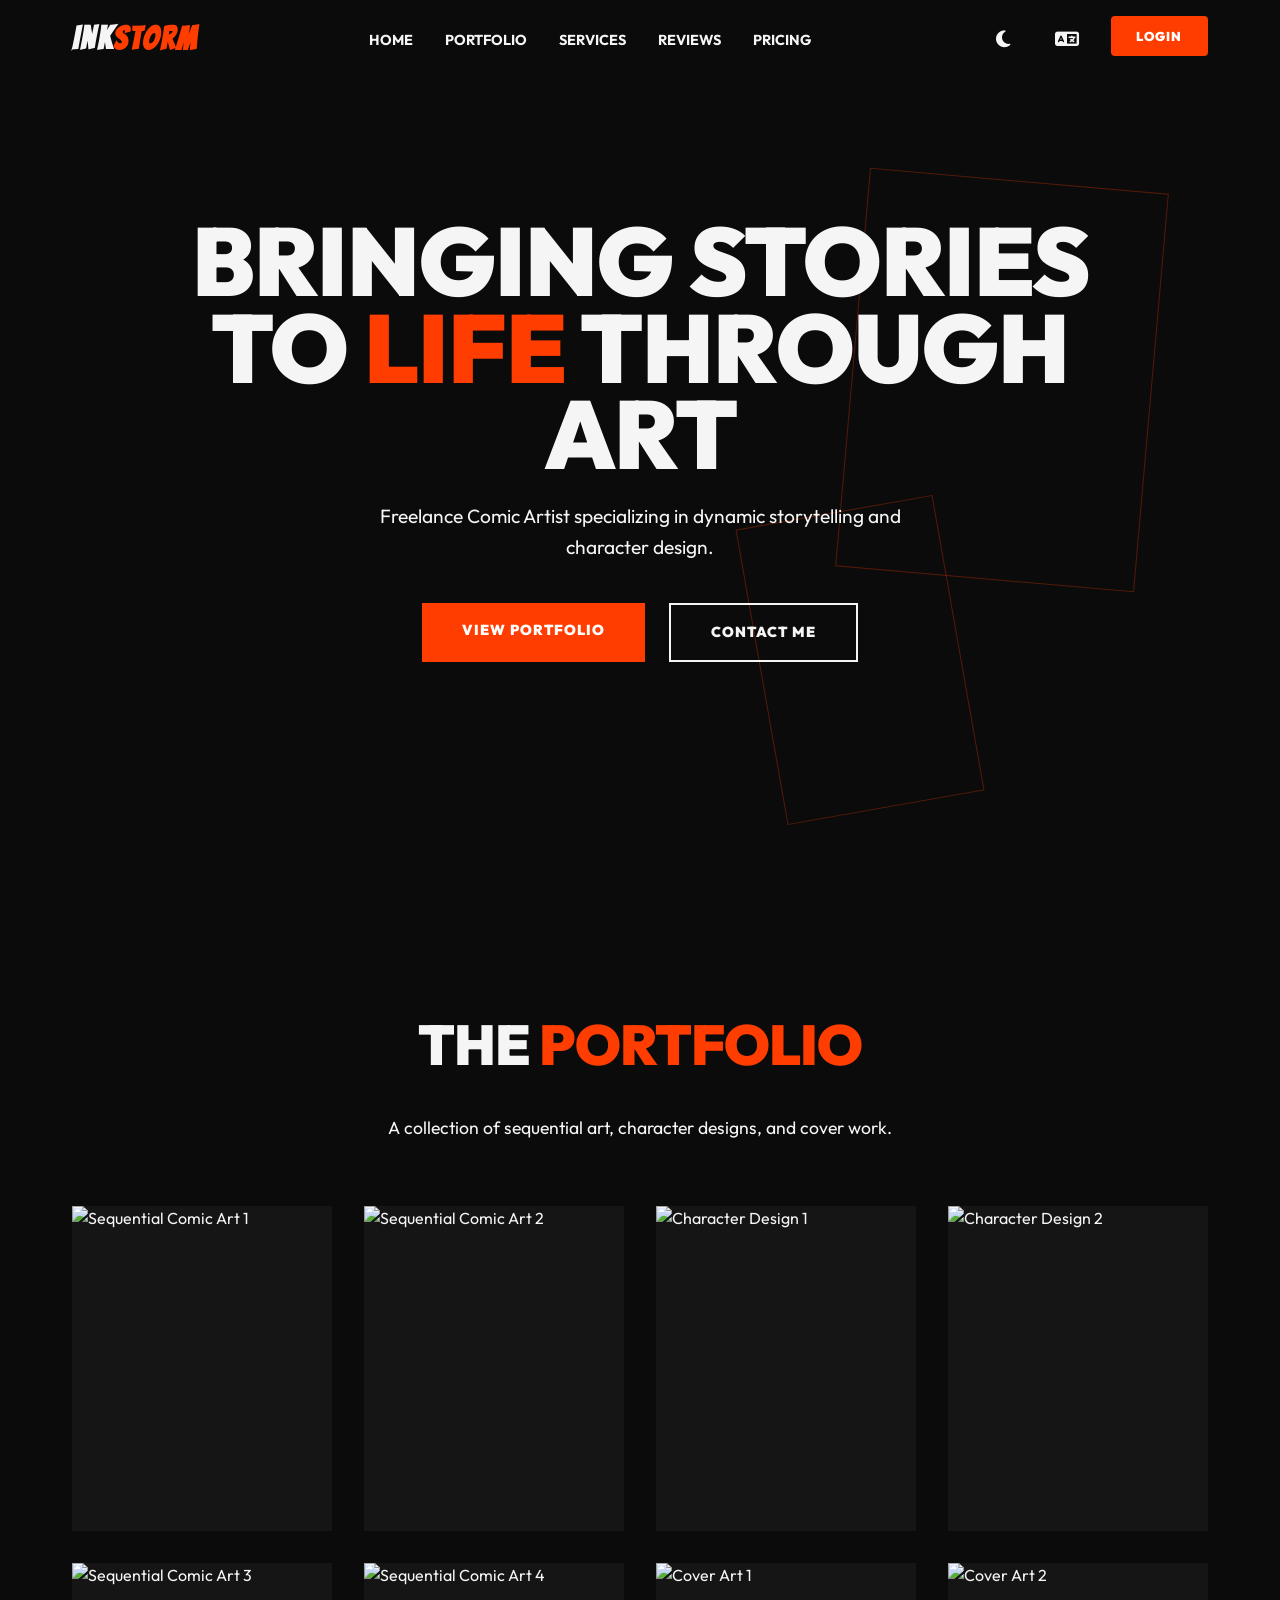
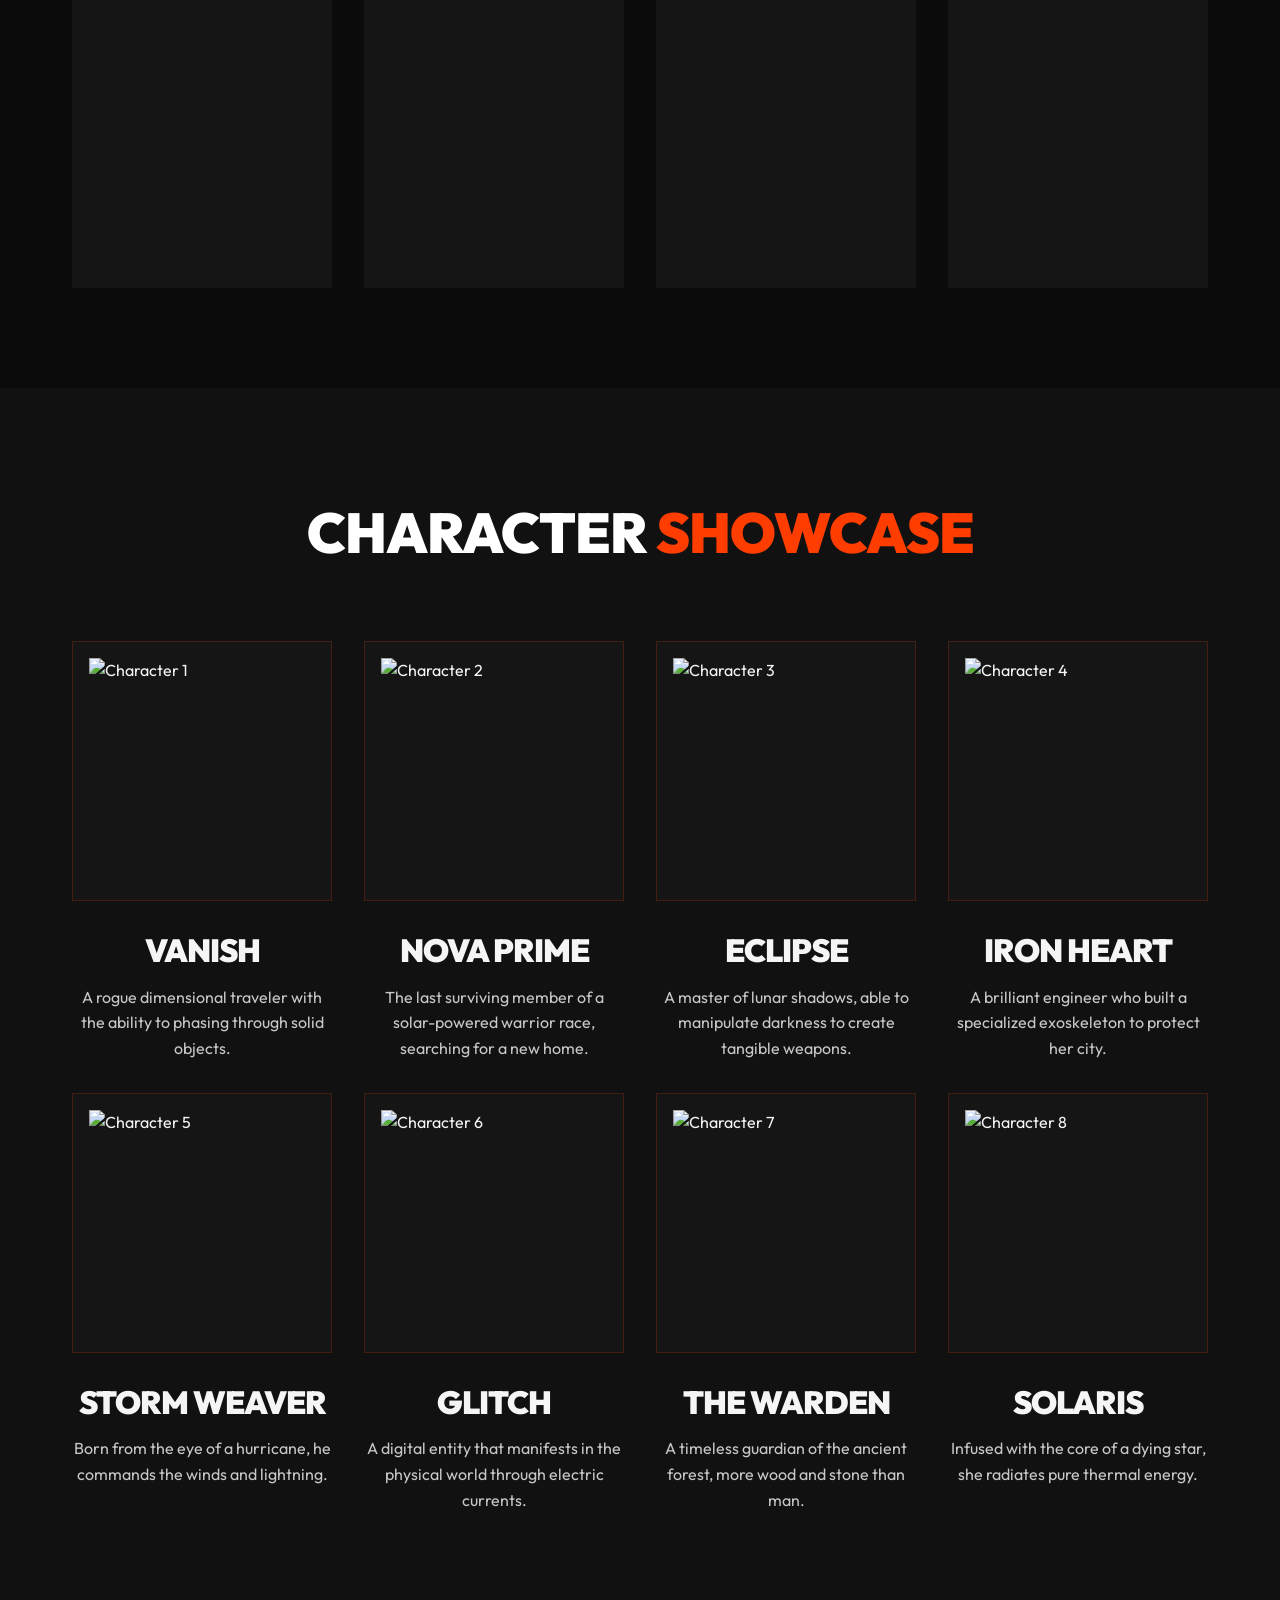
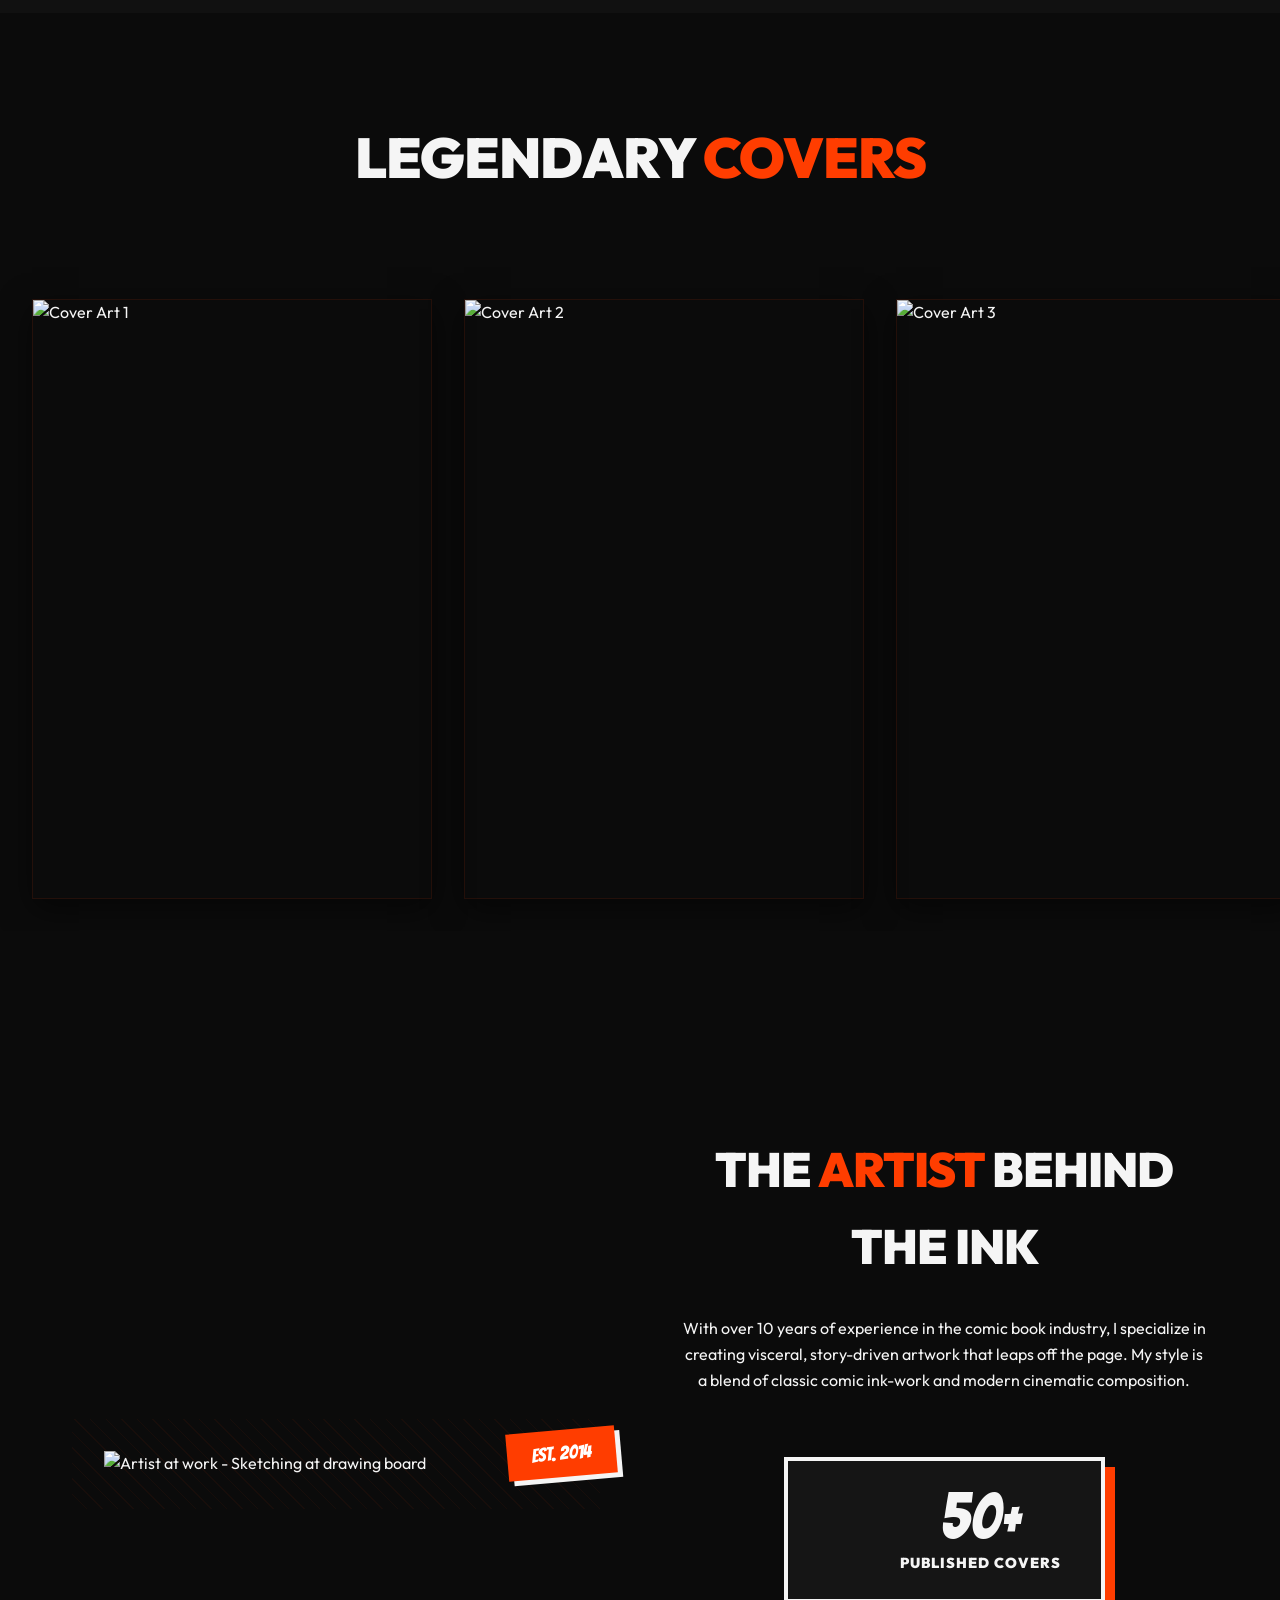
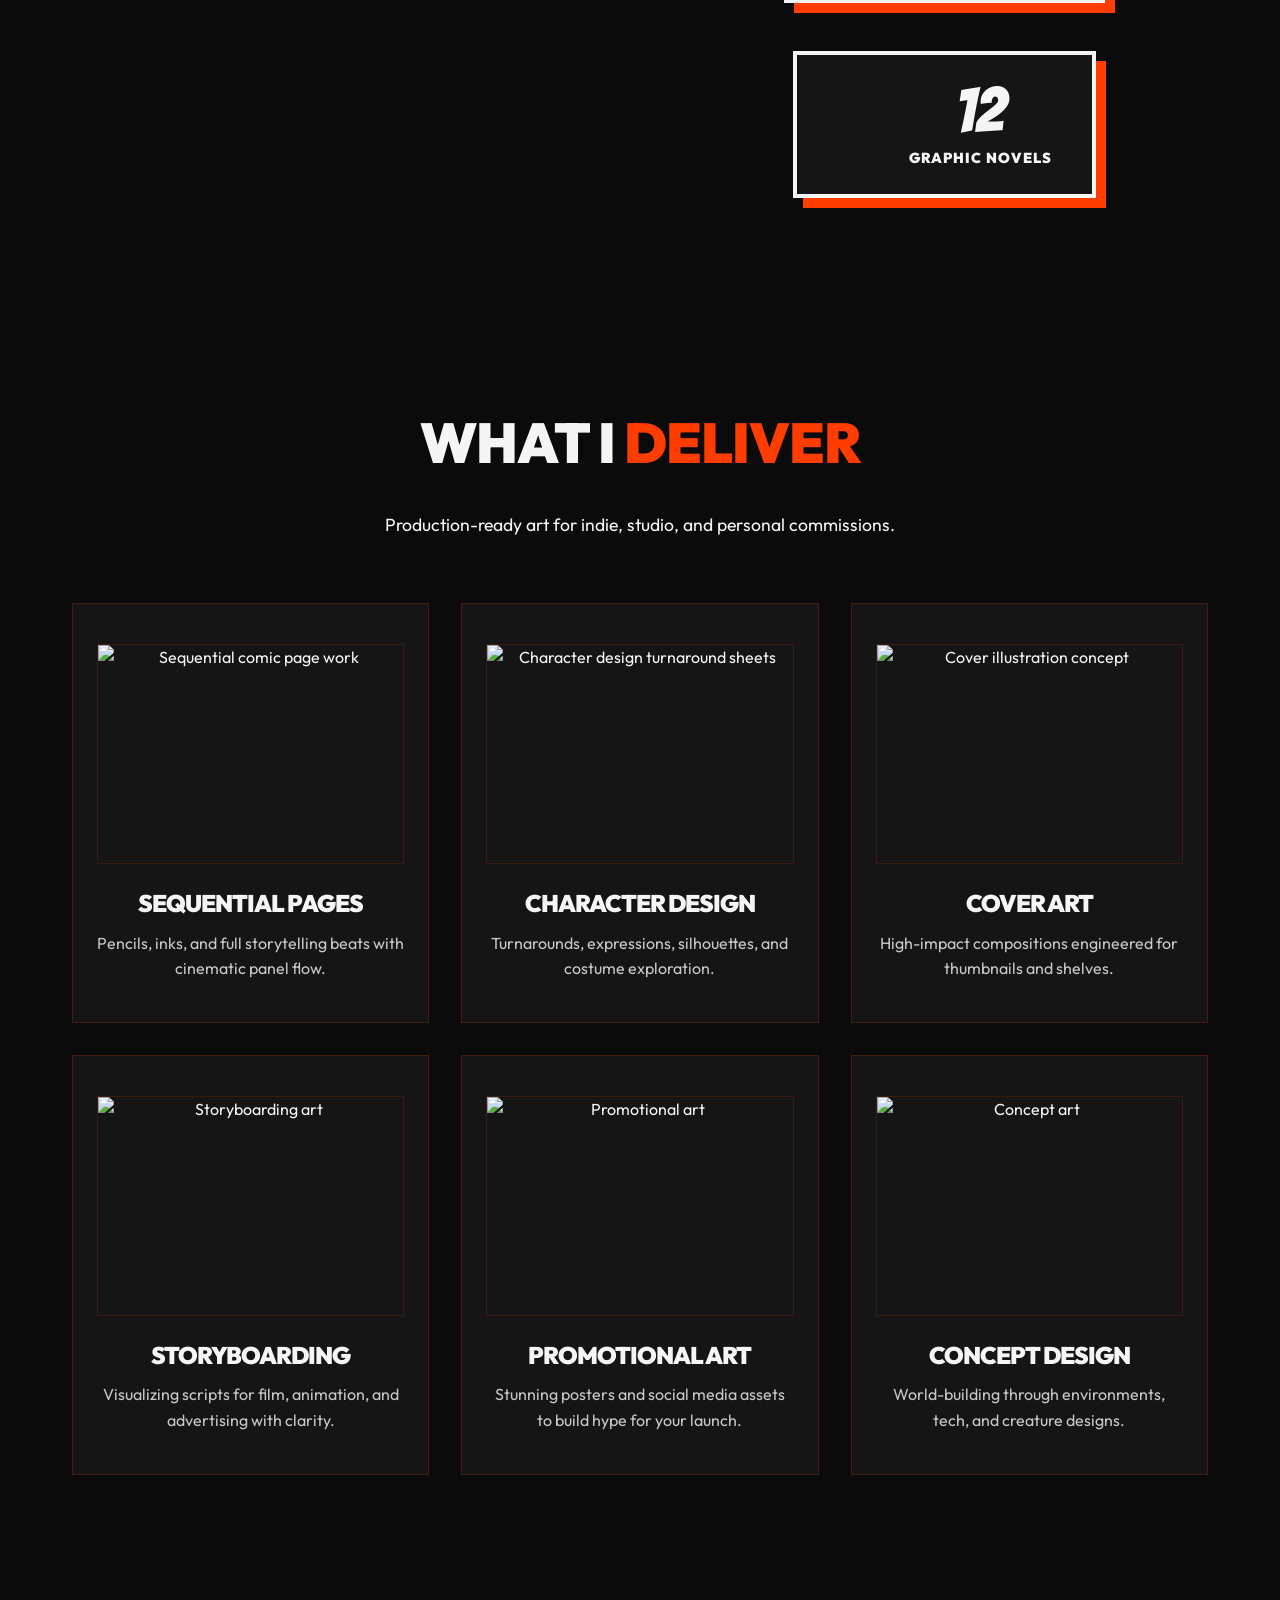
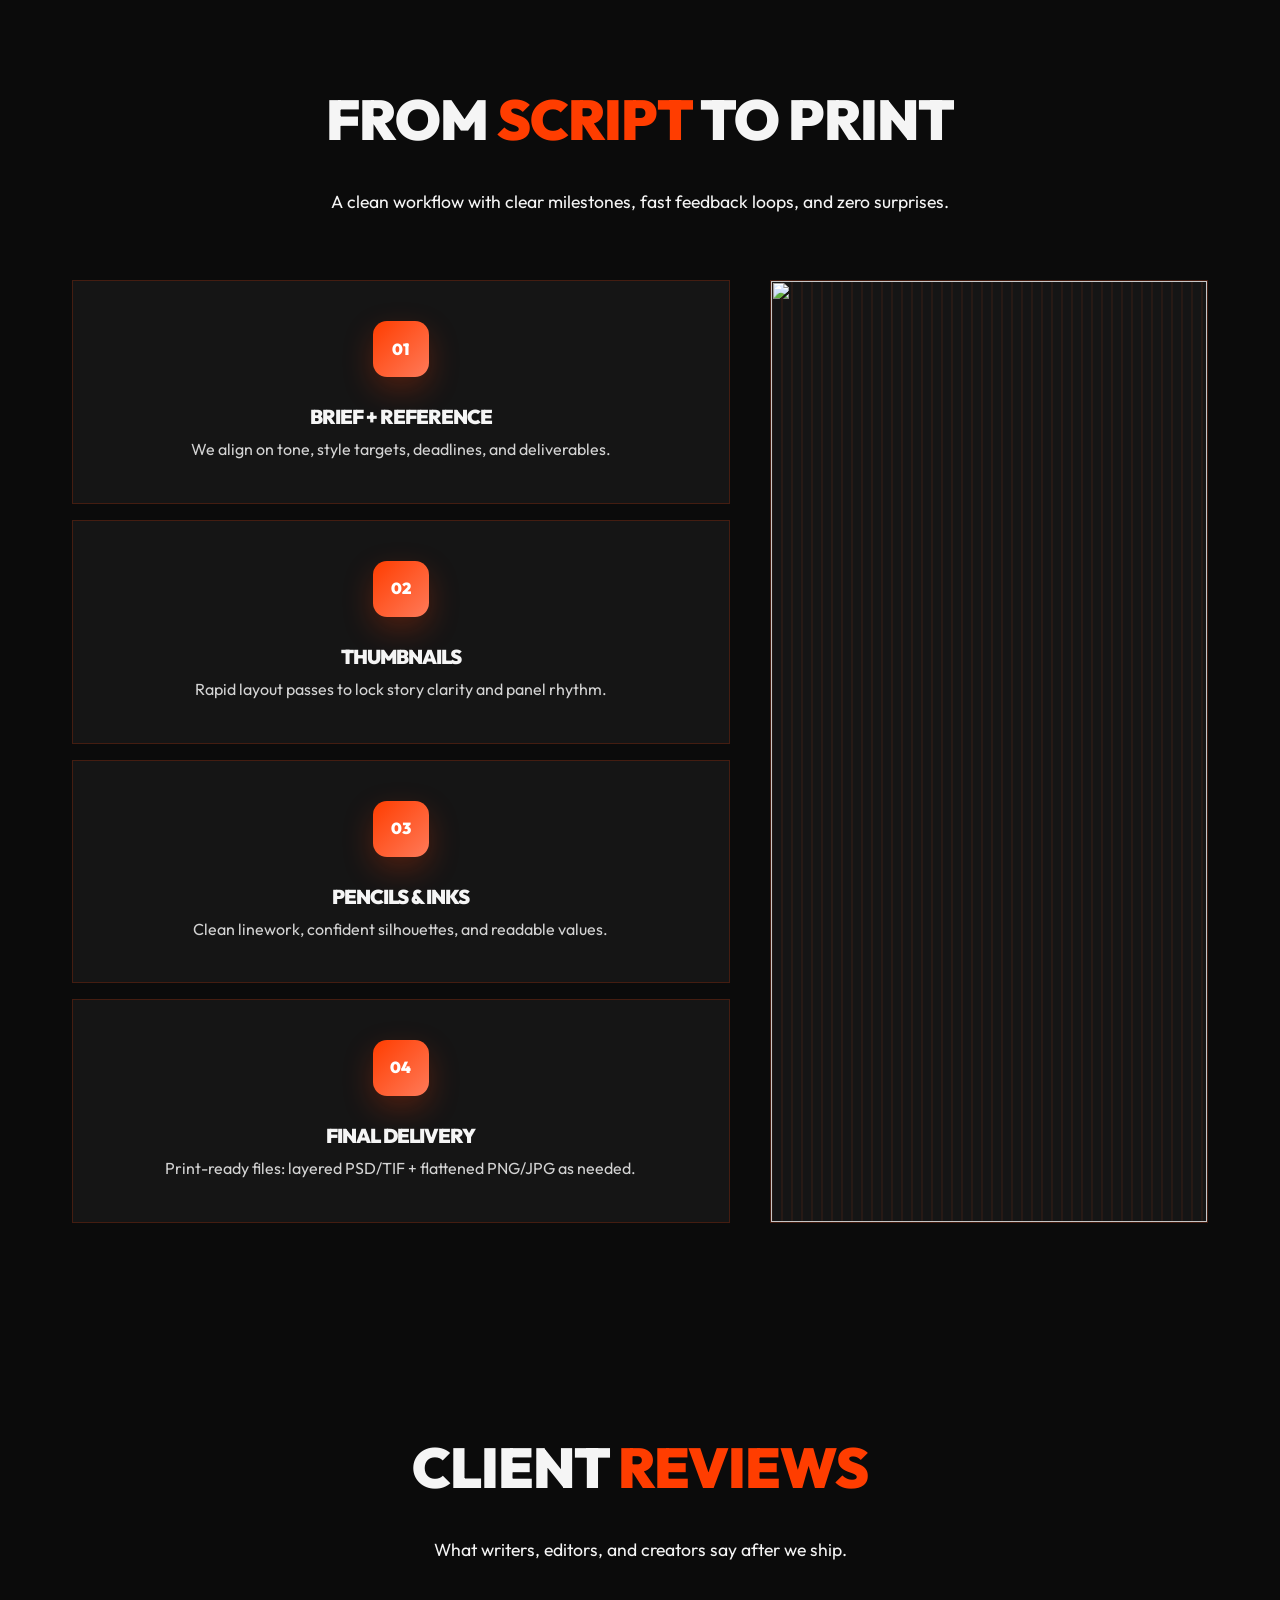
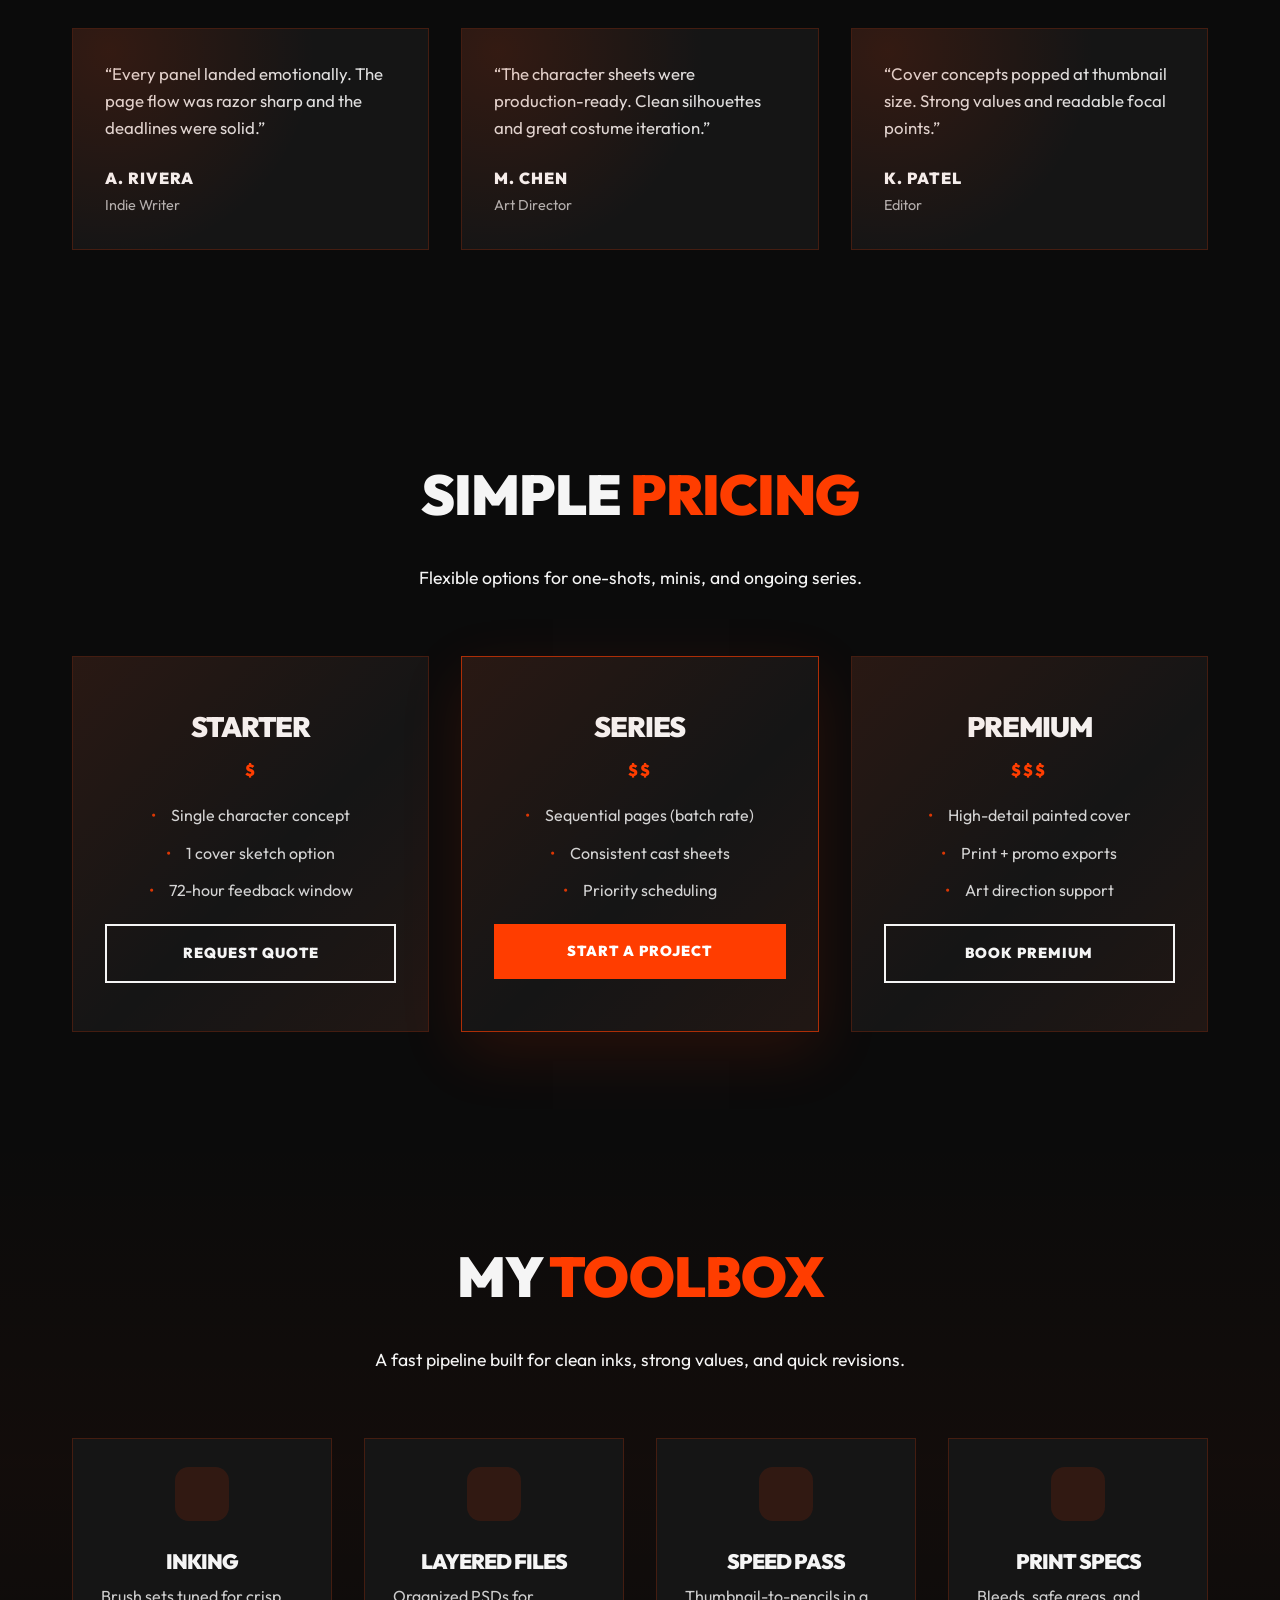
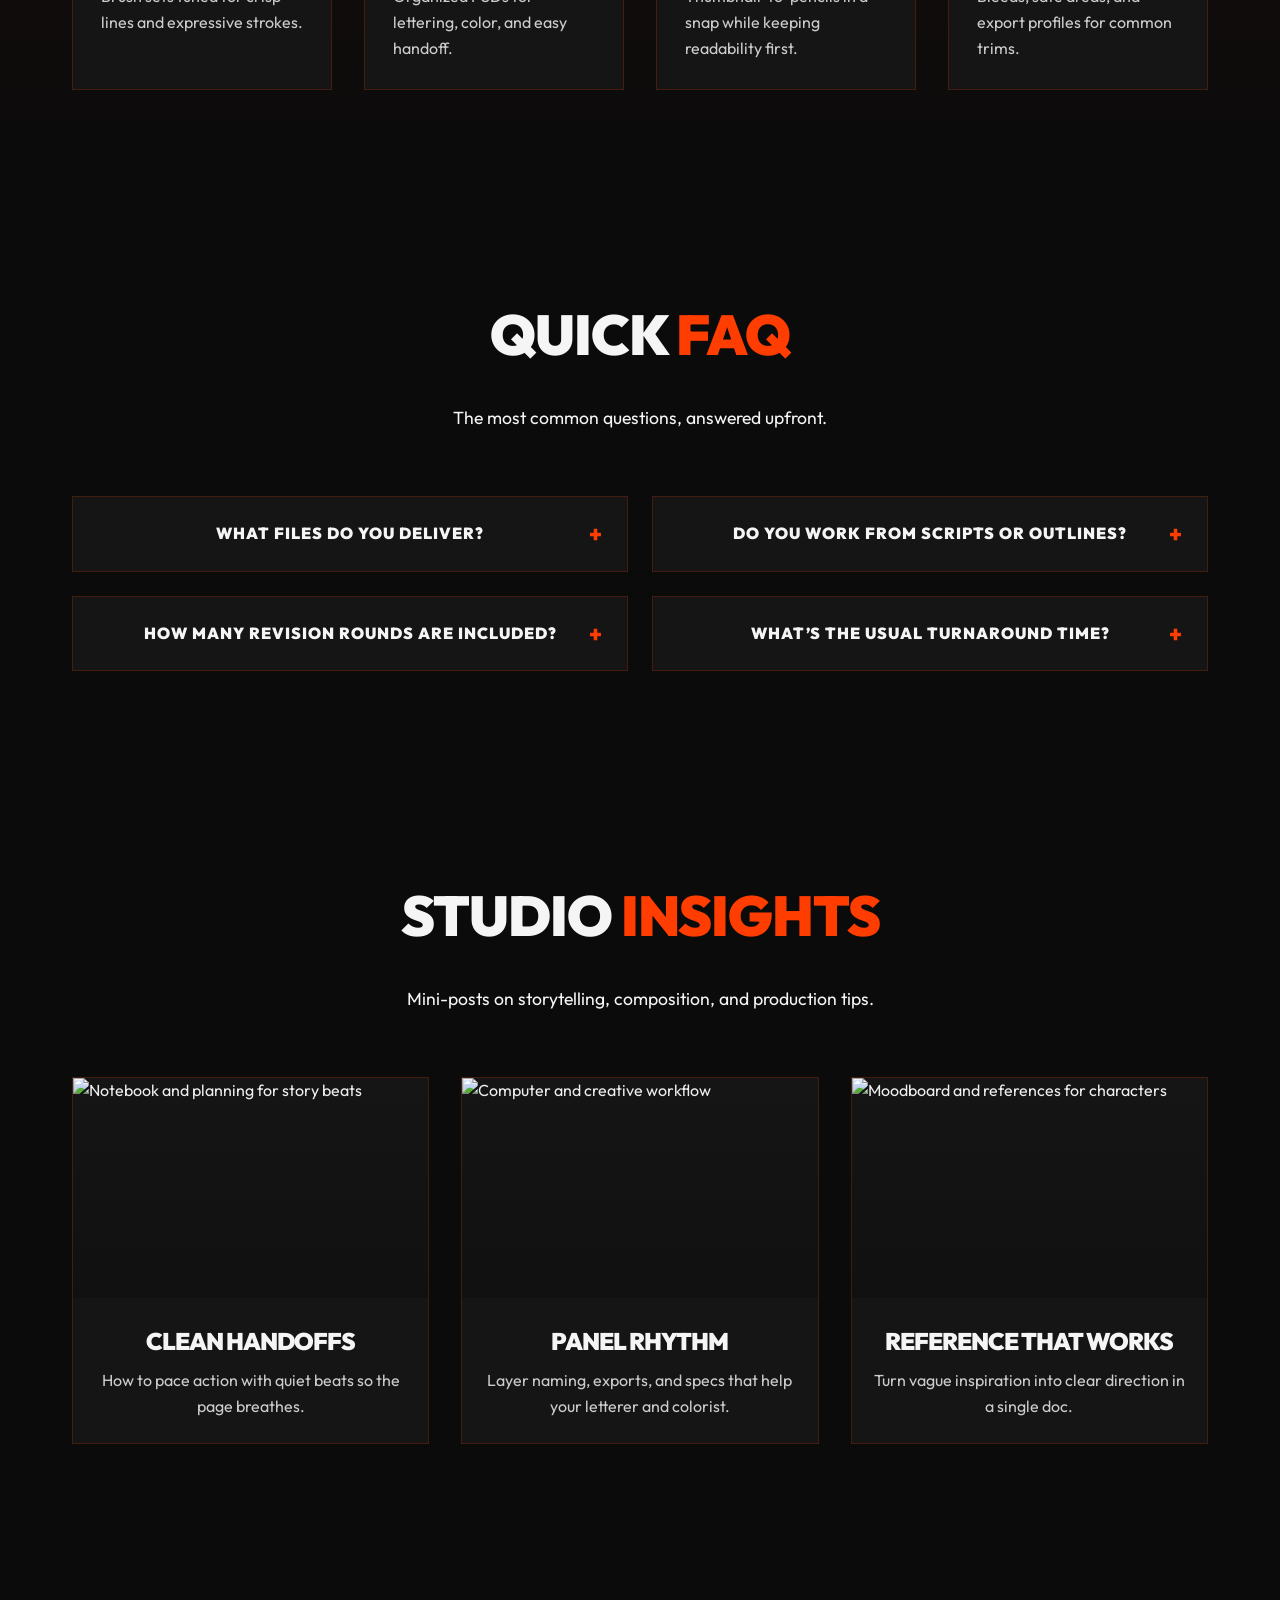
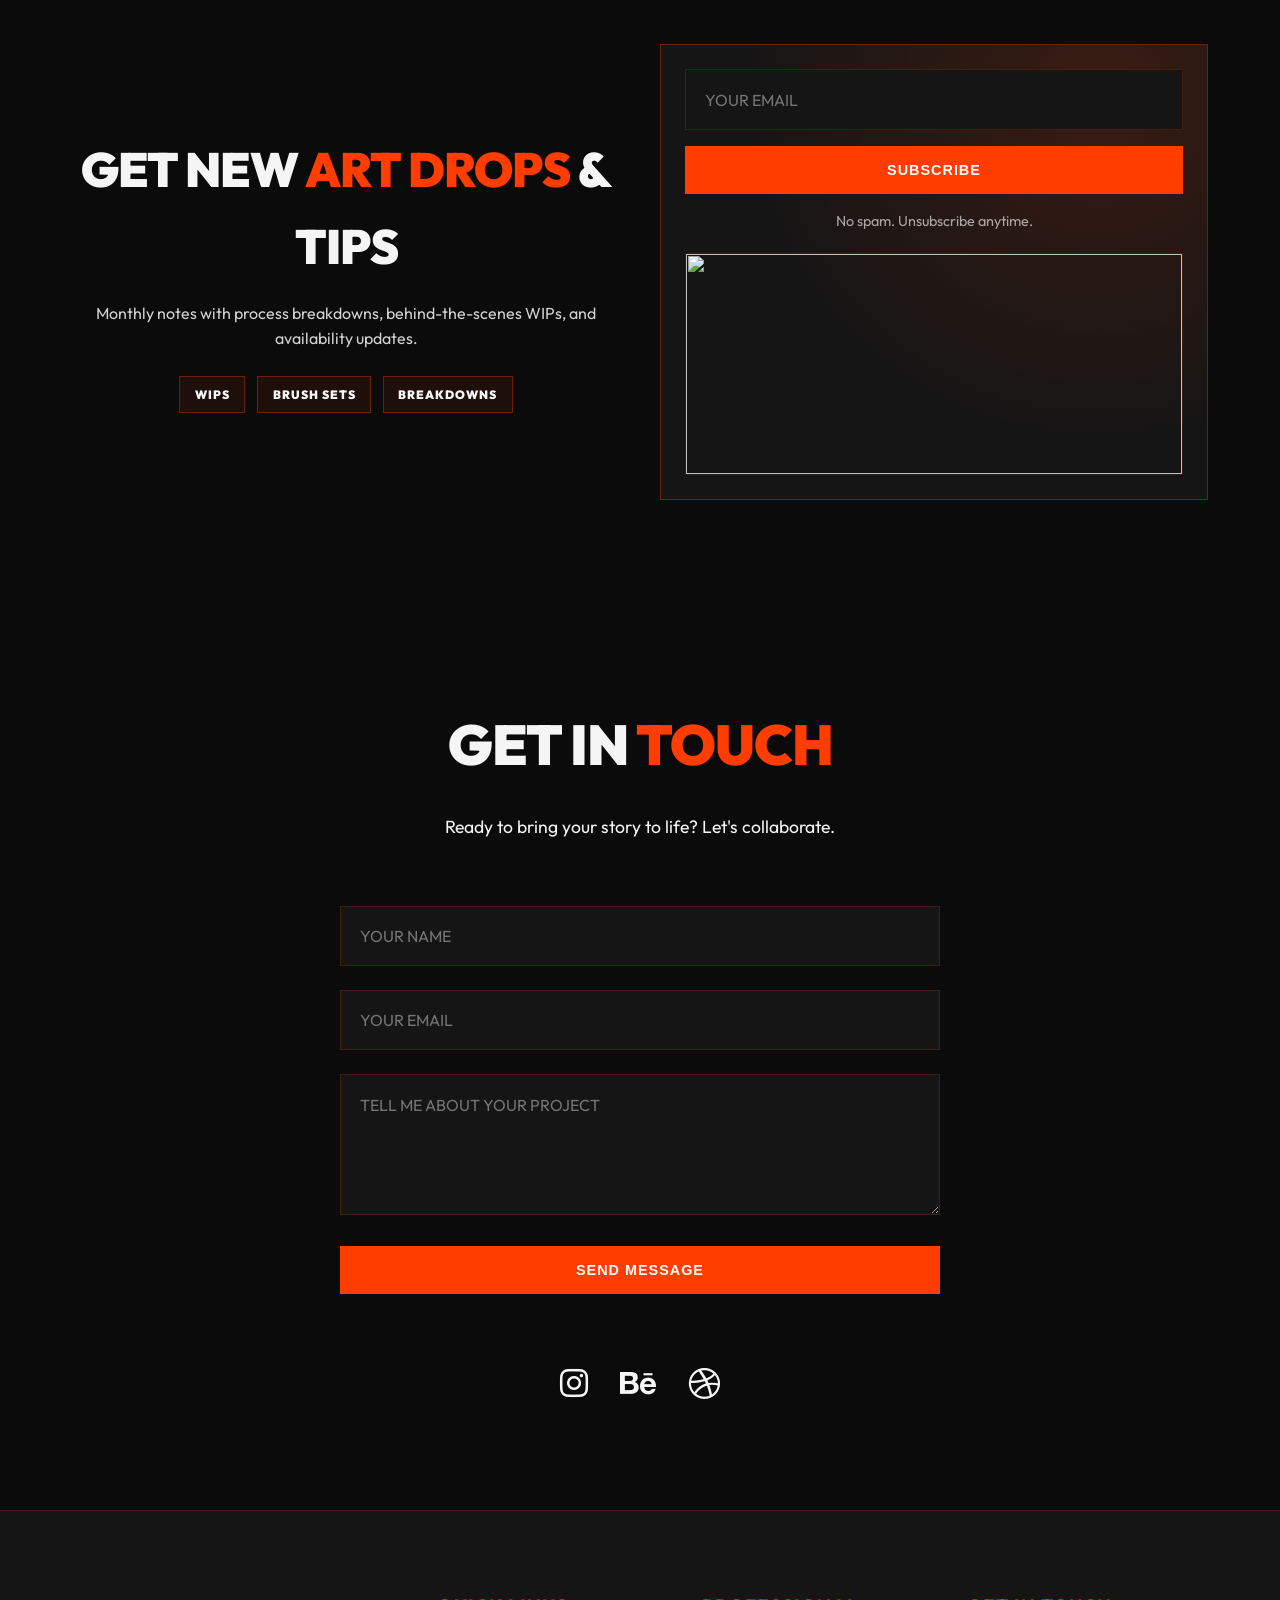
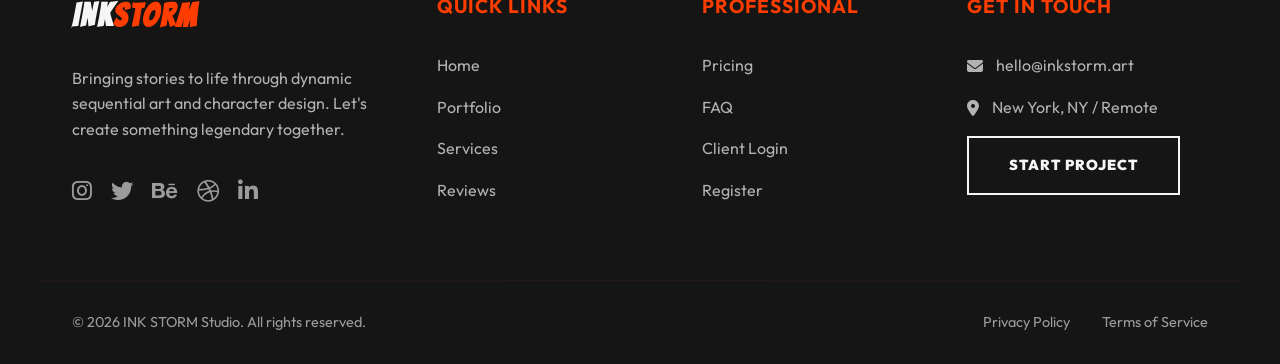
==== commit 116e1be9: "Update index.html" ====
--- a/index.html
+++ b/index.html
@@ -1,7 +1,7 @@
 <!DOCTYPE html>
 <html lang="en" dir="ltr">
 
-<head
+<head>
     <meta charset="UTF-8">
     <meta name="viewport" content="width=device-width, initial-scale=1.0">
     <title>ARTIST PORTFOLIO | Freelance Comic Book Artist</title>
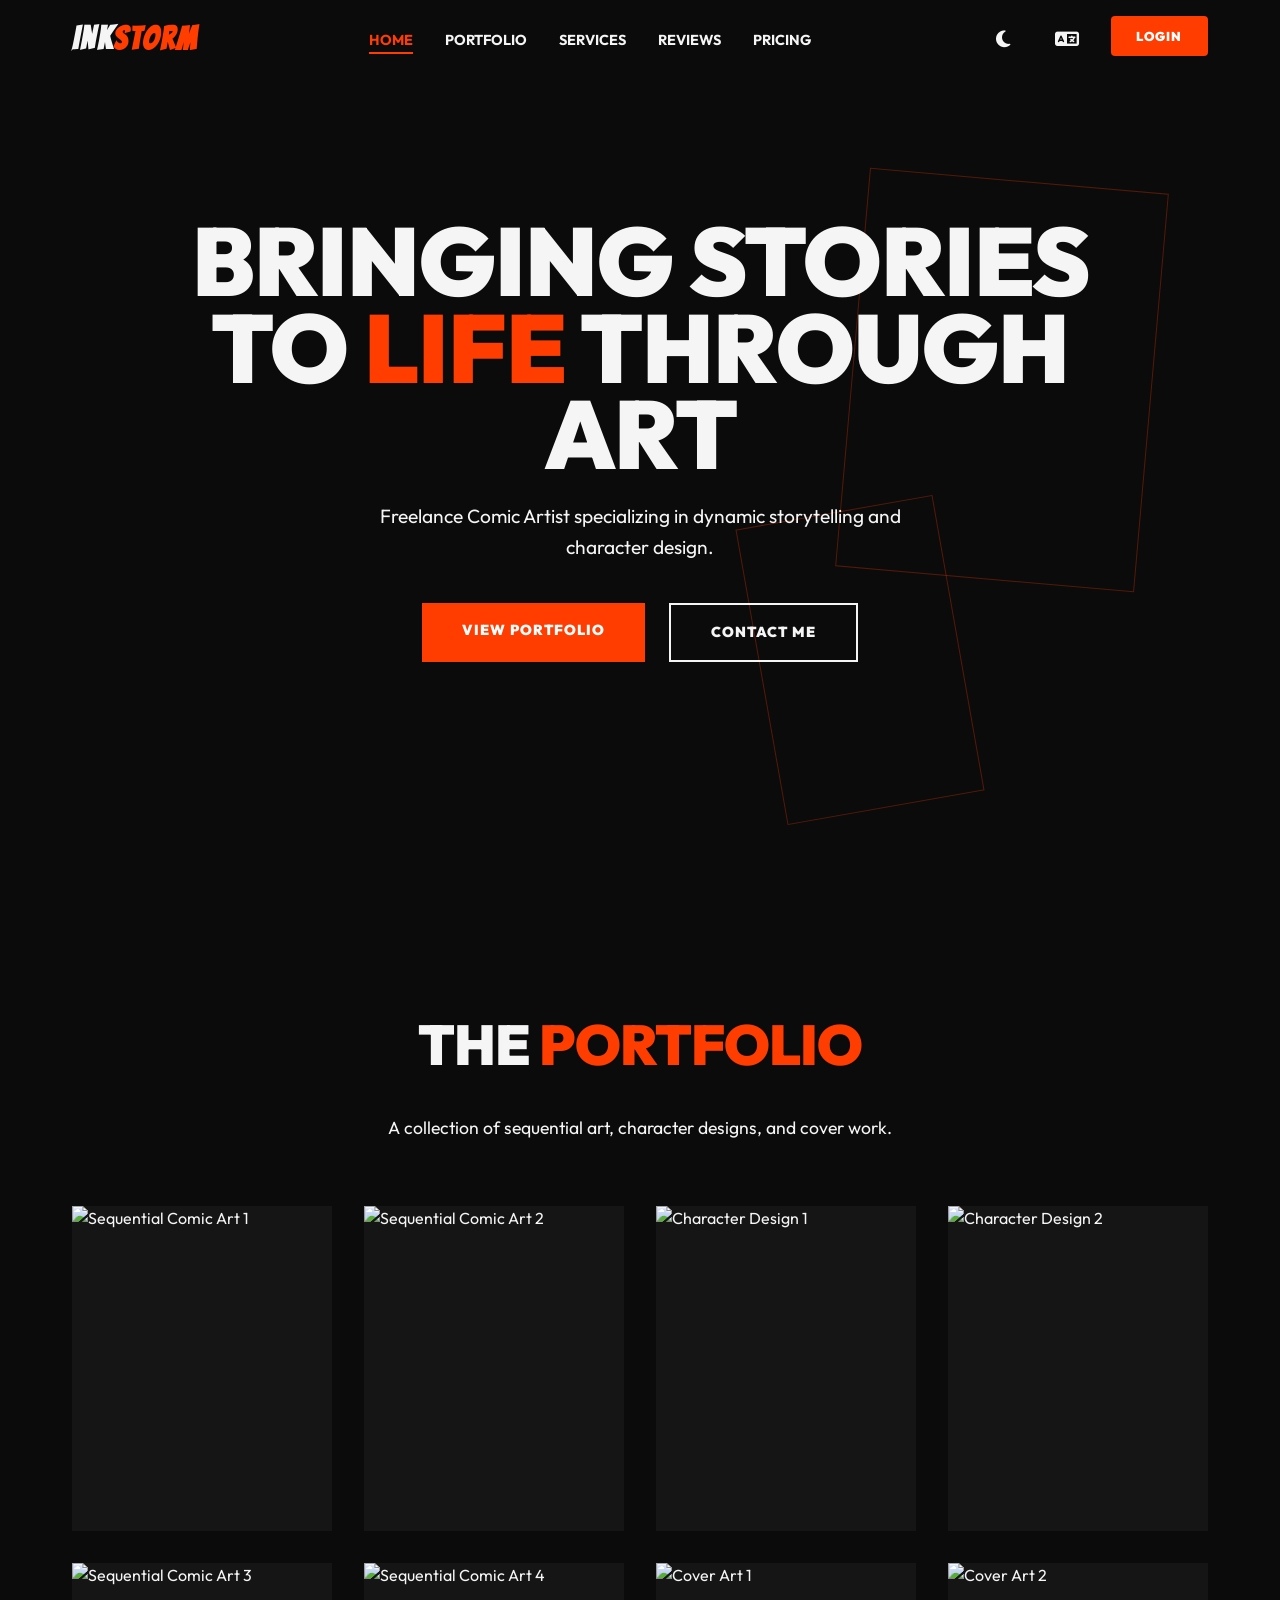
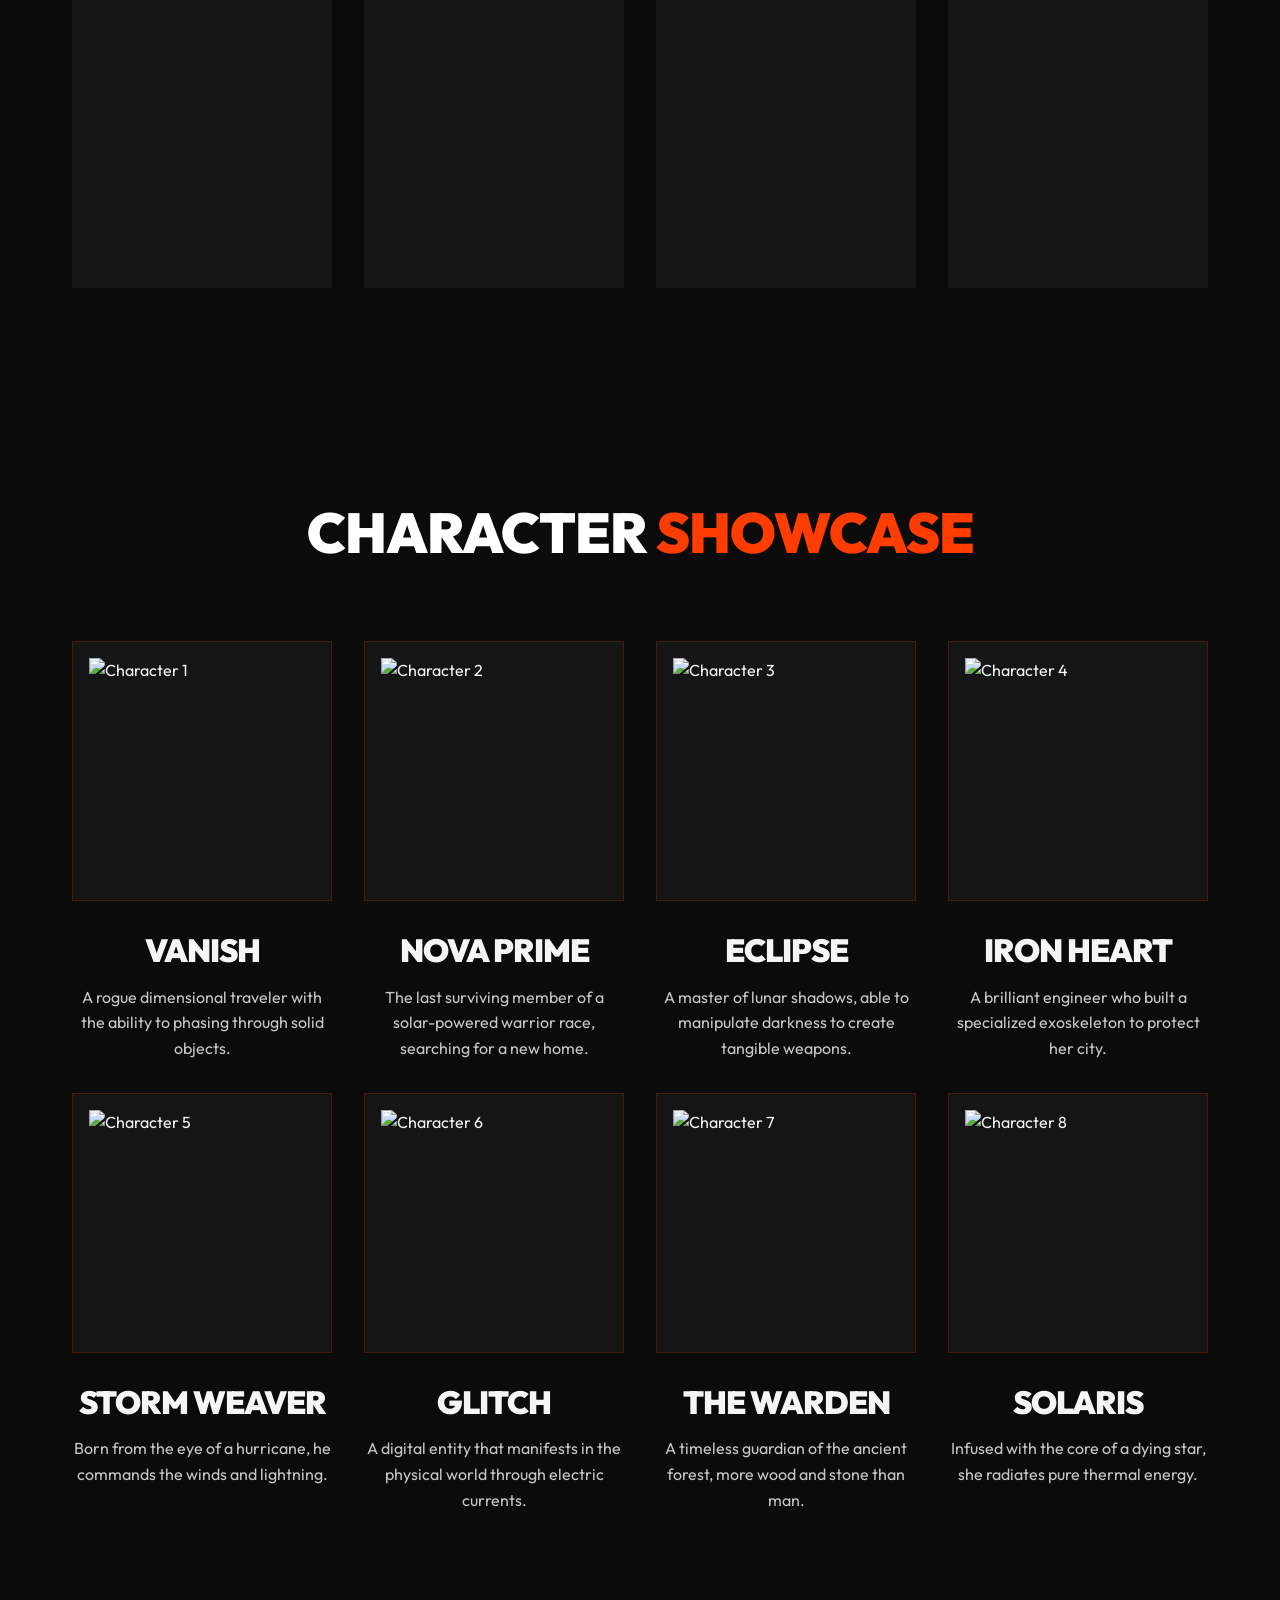
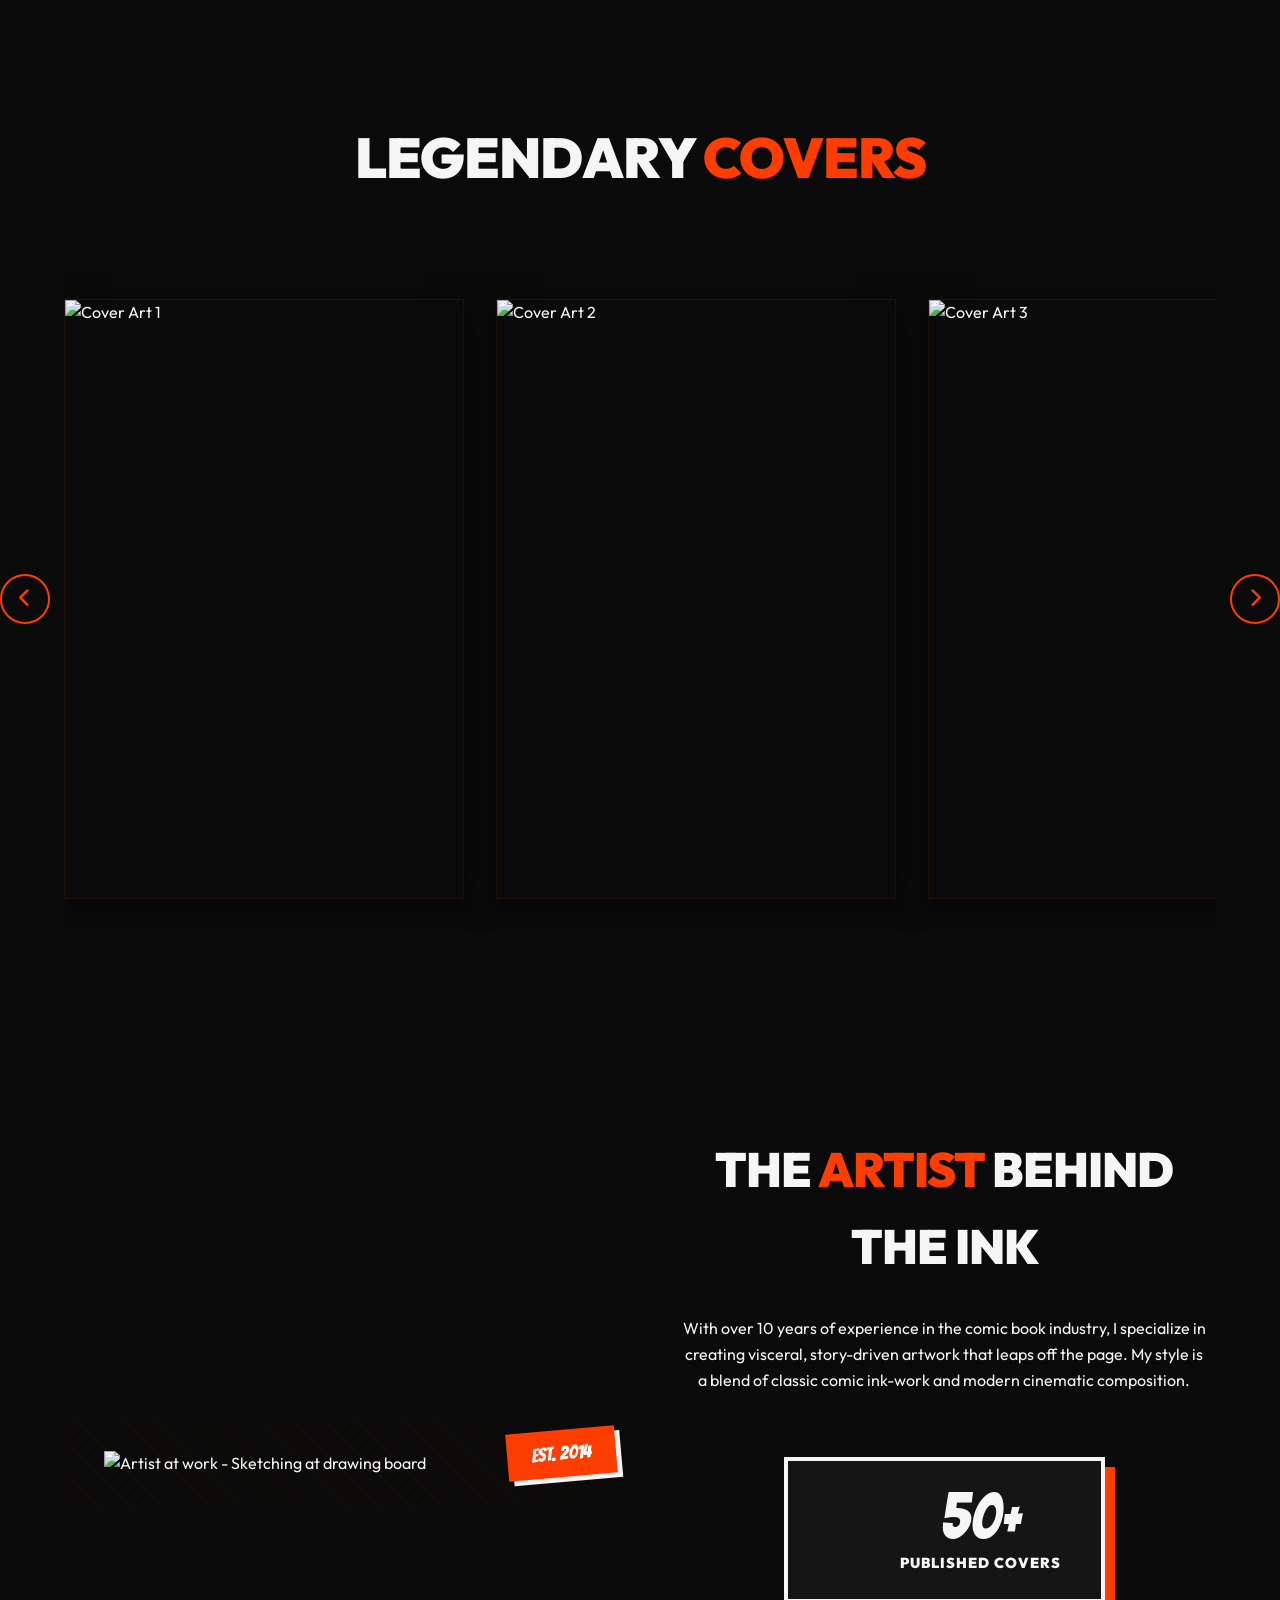
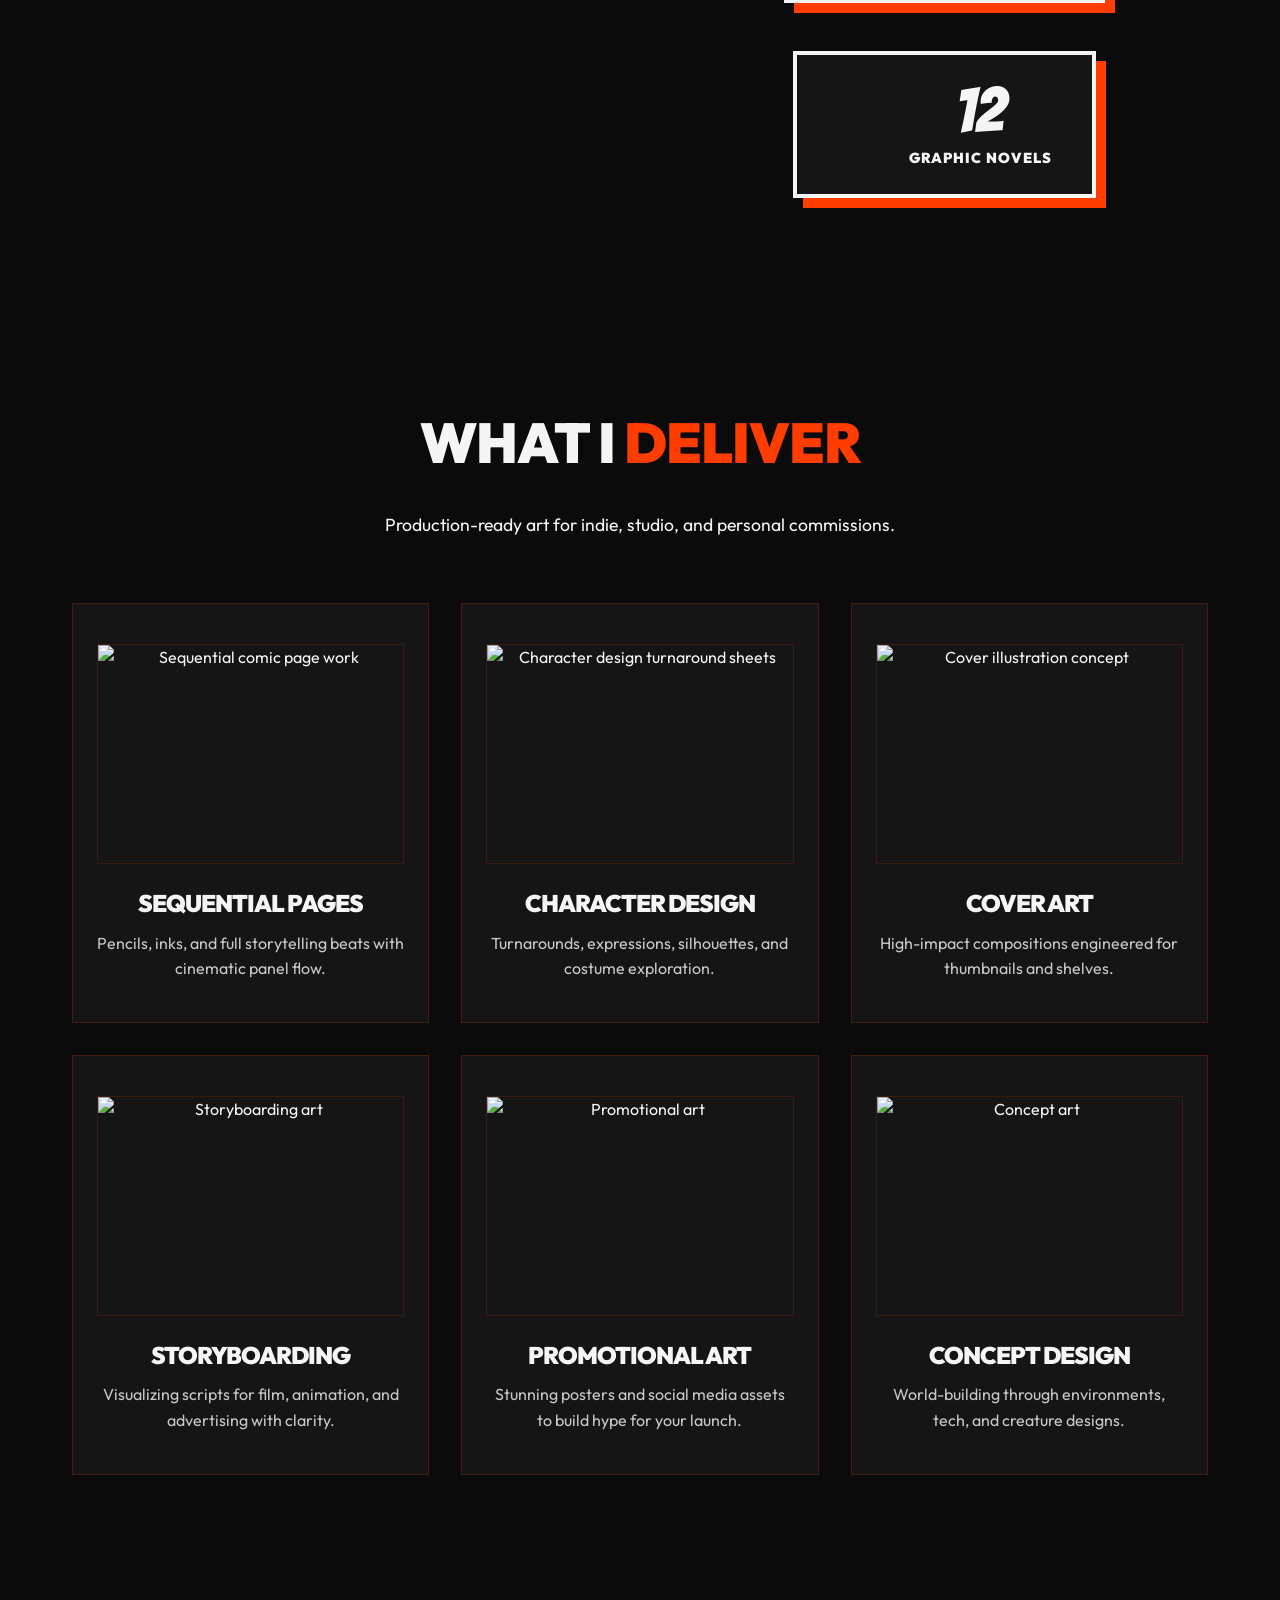
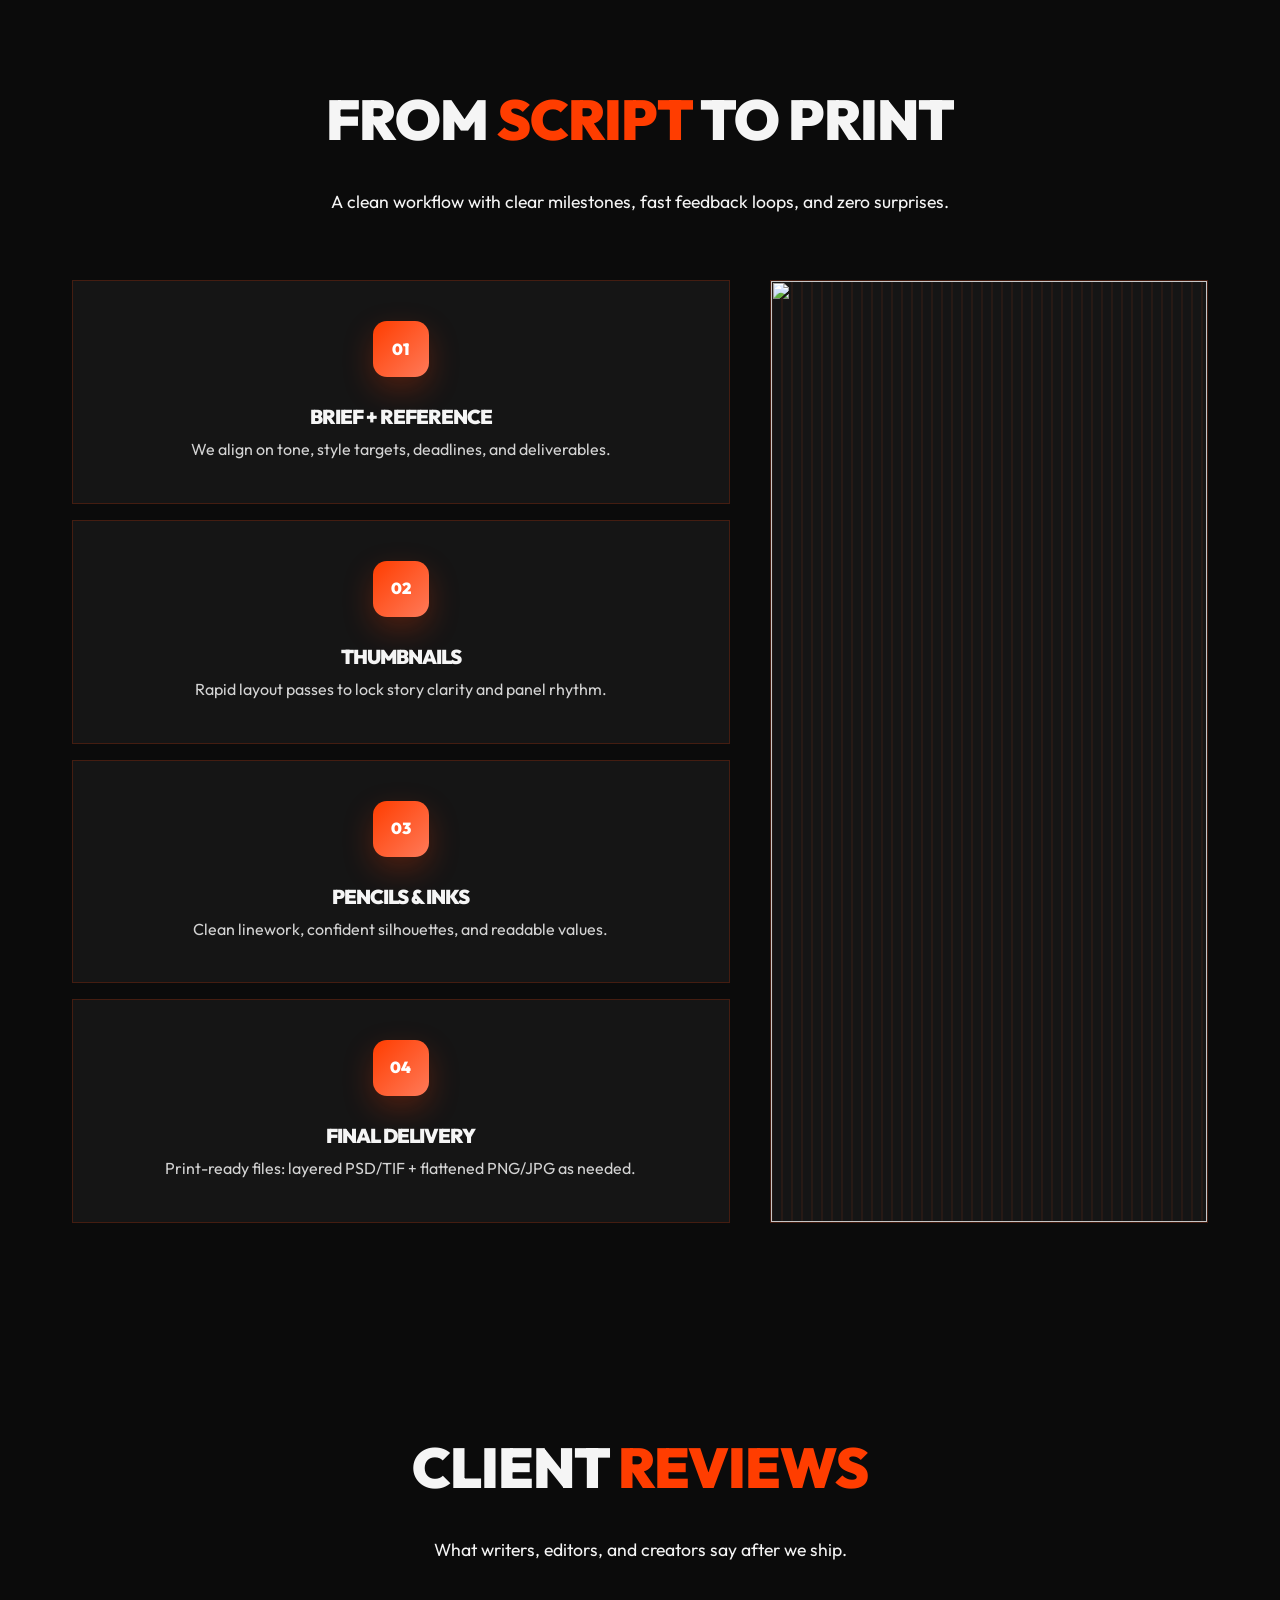
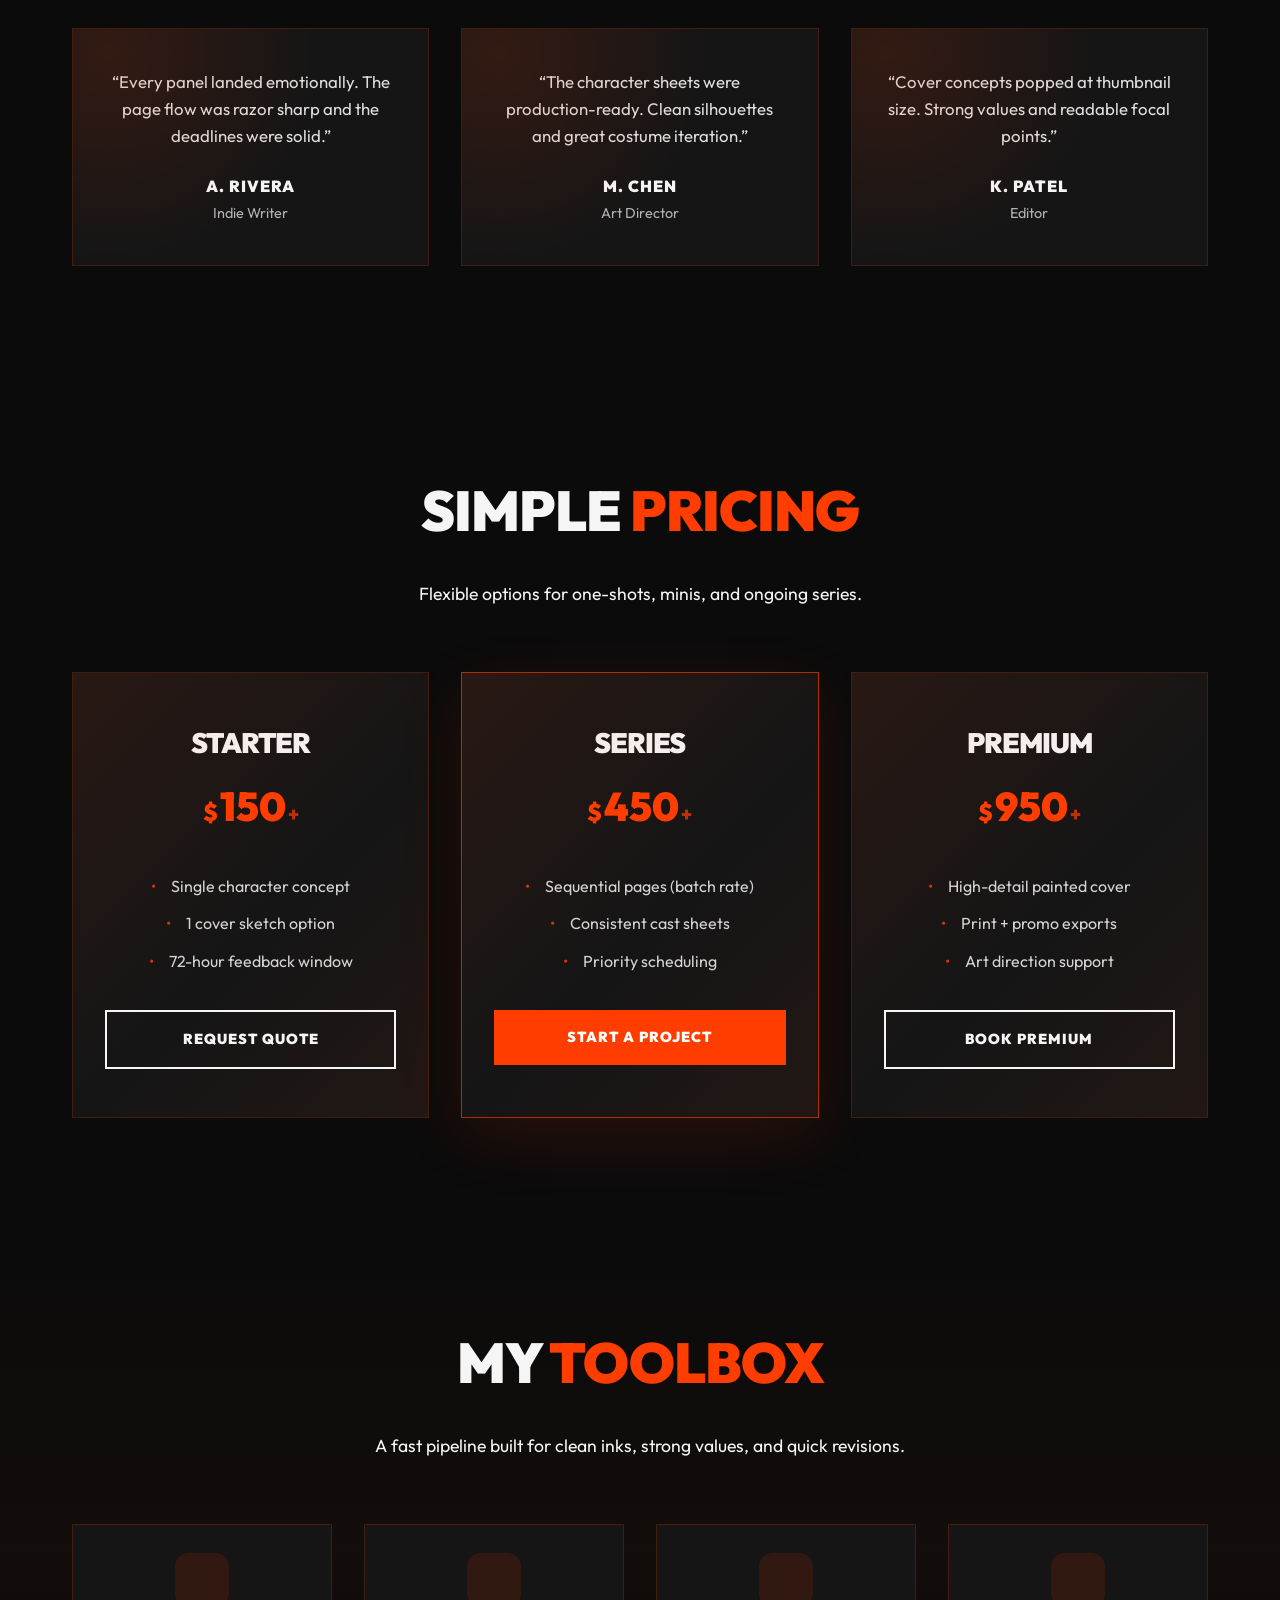
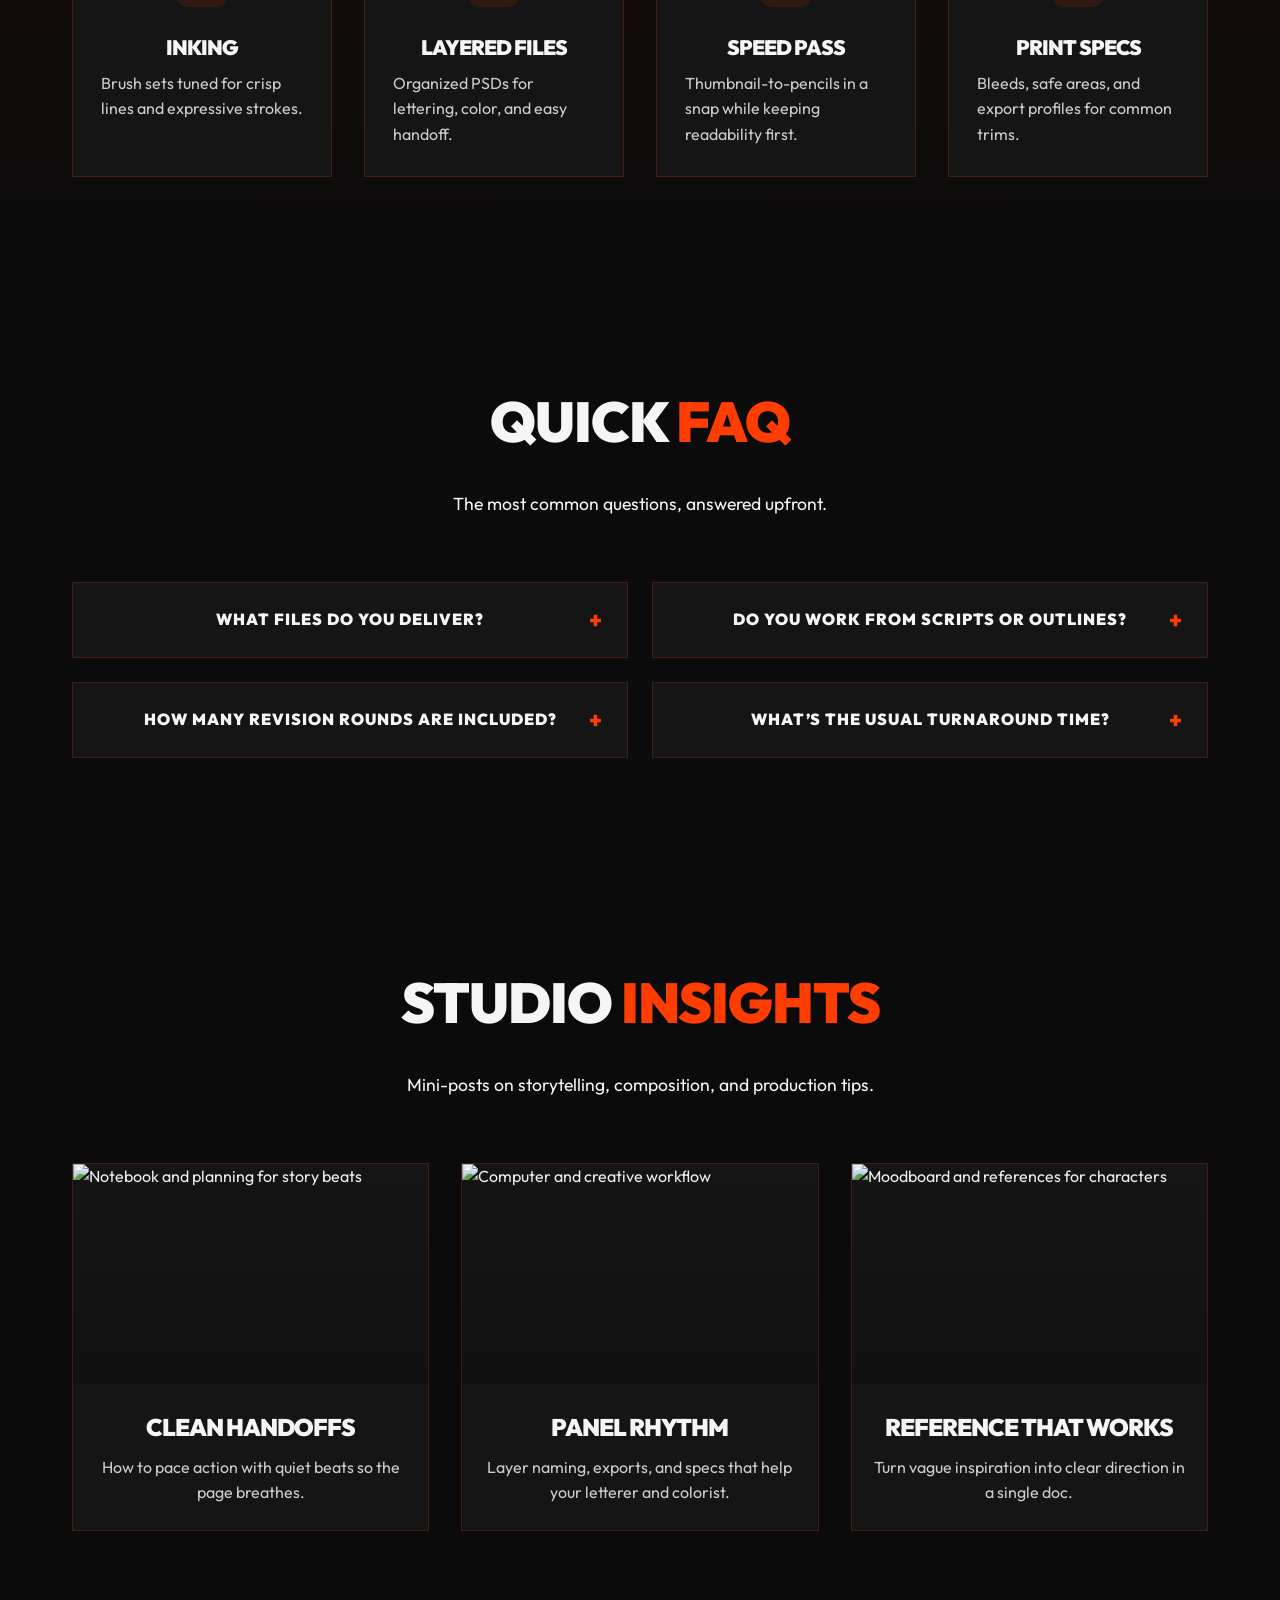
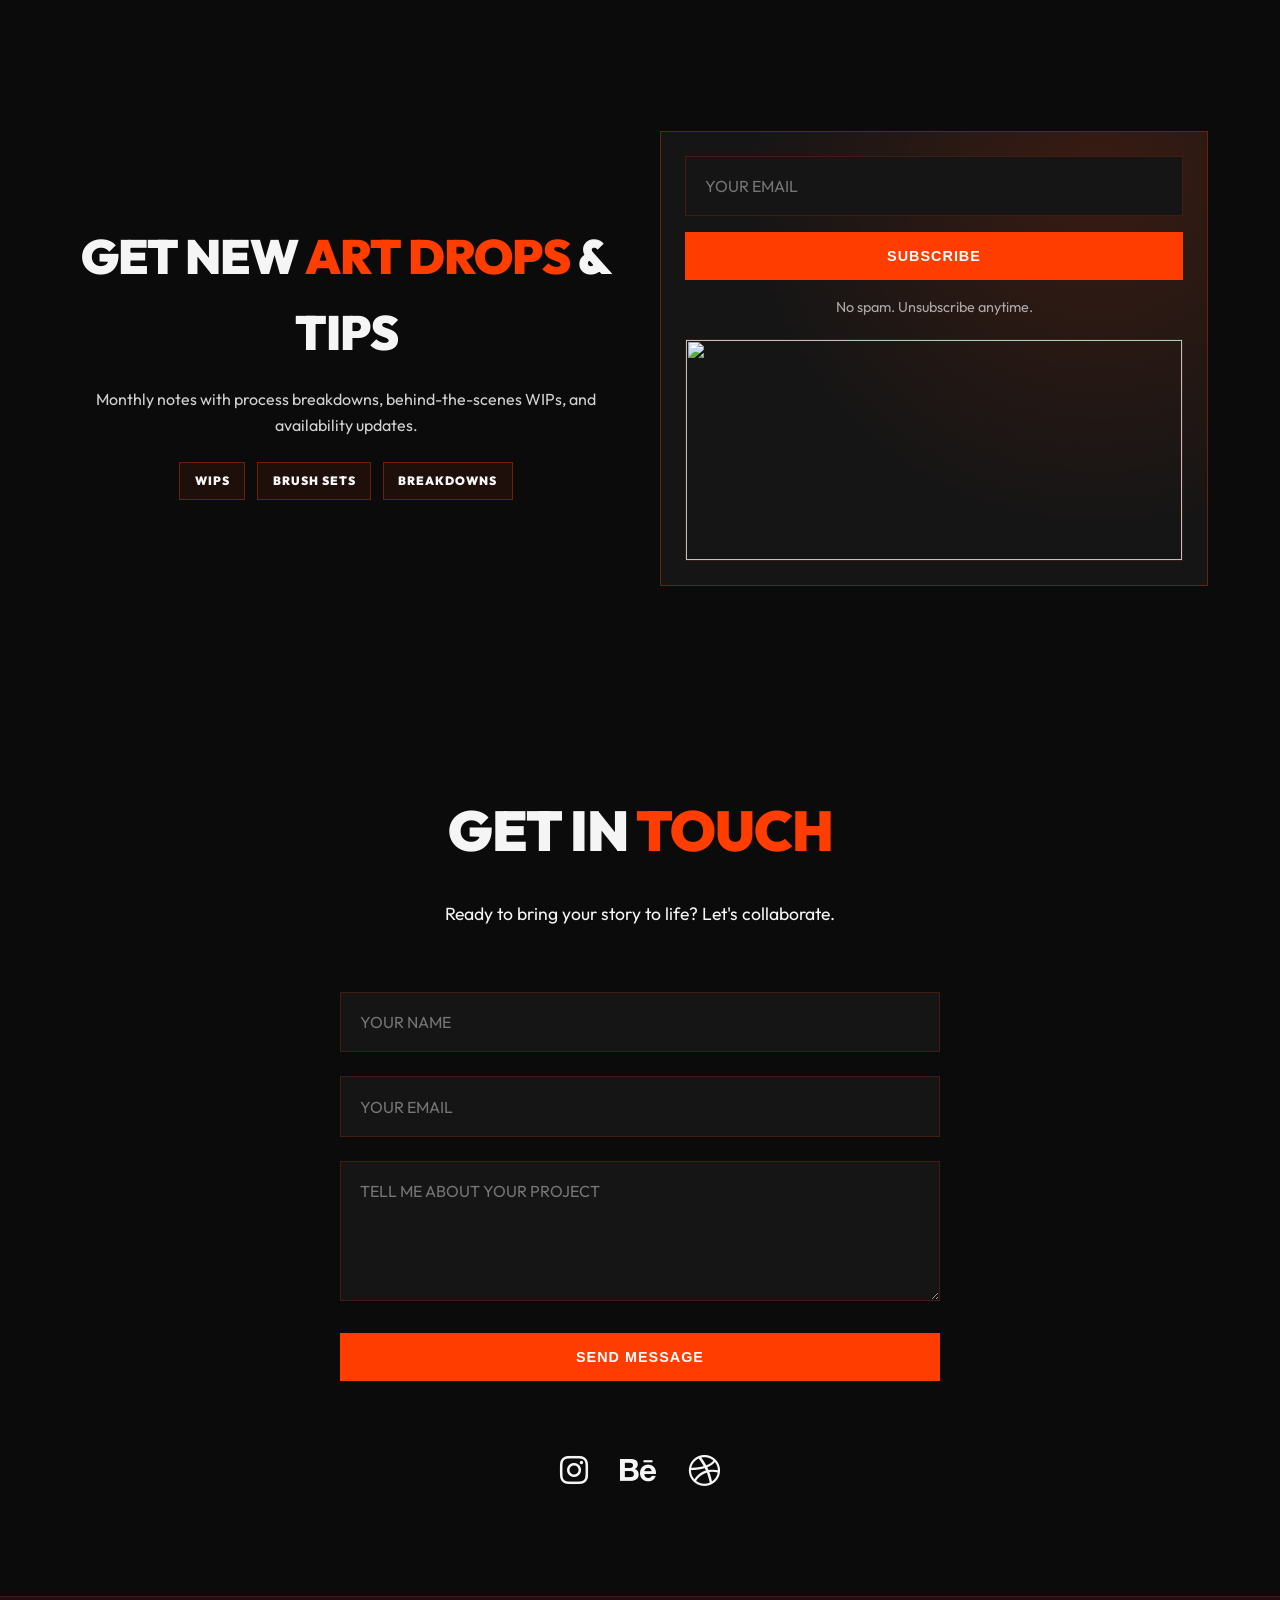
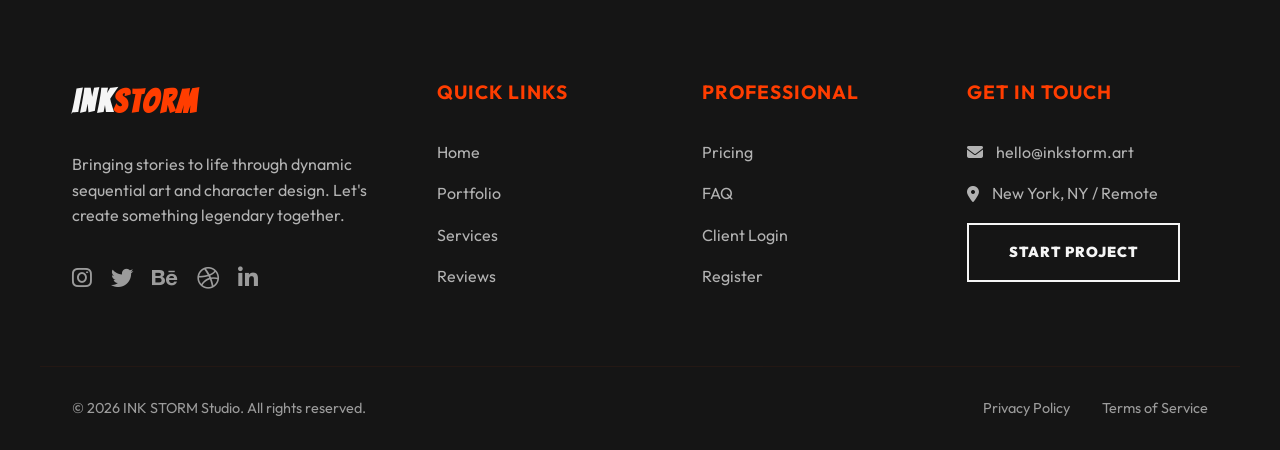
==== commit a1377bea: "bnm" ====
--- a/index.html
+++ b/index.html
@@ -265,23 +265,27 @@
                     <h2 class="reveal">Legendary <span class="accent">Covers</span></h2>
                 </div>
             </div>
-            <div class="covers-scroll-container">
-                <div class="cover-card">
-                    <img src="https://images.unsplash.com/photo-1612036782180-6f0b6cd846fe?auto=format&fit=crop&q=80&w=1000"
-                        alt="Cover Art 1" loading="lazy">
-                </div>
-                <div class="cover-card">
-                    <img src="https://images.unsplash.com/photo-1588497859490-85d1c17db96d?auto=format&fit=crop&q=80&w=1000"
-                        alt="Cover Art 2" loading="lazy">
-                </div>
-                <div class="cover-card">
-                    <img src="https://images.unsplash.com/photo-1571757767119-68b8dbed8c97?auto=format&fit=crop&q=80&w=1000"
-                        alt="Cover Art 3" loading="lazy">
-                </div>
-                <div class="cover-card">
-                    <img src="https://images.unsplash.com/photo-1626814026160-2237a95fc5a0?auto=format&fit=crop&q=80&w=1000"
-                        alt="Cover Art 4" loading="lazy">
-                </div>
+            <div class="covers-wrapper">
+                <button class="slider-btn prev-btn" aria-label="Previous Cover"><i class="fas fa-chevron-left"></i></button>
+                <div class="covers-scroll-container">
+                    <div class="cover-card">
+                        <img src="https://images.unsplash.com/photo-1612036782180-6f0b6cd846fe?auto=format&fit=crop&q=80&w=1000"
+                            alt="Cover Art 1" loading="lazy">
+                    </div>
+                    <div class="cover-card">
+                        <img src="https://images.unsplash.com/photo-1588497859490-85d1c17db96d?auto=format&fit=crop&q=80&w=1000"
+                            alt="Cover Art 2" loading="lazy">
+                    </div>
+                    <div class="cover-card">
+                        <img src="https://images.unsplash.com/photo-1571757767119-68b8dbed8c97?auto=format&fit=crop&q=80&w=1000"
+                            alt="Cover Art 3" loading="lazy">
+                    </div>
+                    <div class="cover-card">
+                        <img src="https://images.unsplash.com/photo-1626814026160-2237a95fc5a0?auto=format&fit=crop&q=80&w=1000"
+                            alt="Cover Art 4" loading="lazy">
+                    </div>
+                </div>
+                <button class="slider-btn next-btn" aria-label="Next Cover"><i class="fas fa-chevron-right"></i></button>
             </div>
         </section>
 
@@ -486,7 +490,9 @@
                     <div class="price-card reveal-left">
                         <div class="price-header">
                             <h3>Starter</h3>
-                            <p class="price-tag">$</p>
+                            <div class="price-tag">
+                                <span class="currency">$</span><span class="amount">150</span><span class="per">+</span>
+                            </div>
                         </div>
                         <ul class="price-list">
                             <li>Single character concept</li>
@@ -499,7 +505,9 @@
                     <div class="price-card featured reveal-up">
                         <div class="price-header">
                             <h3>Series</h3>
-                            <p class="price-tag">$$</p>
+                            <div class="price-tag">
+                                <span class="currency">$</span><span class="amount">450</span><span class="per">+</span>
+                            </div>
                         </div>
                         <ul class="price-list">
                             <li>Sequential pages (batch rate)</li>
@@ -512,7 +520,9 @@
                     <div class="price-card reveal-right">
                         <div class="price-header">
                             <h3>Premium</h3>
-                            <p class="price-tag">$$$</p>
+                            <div class="price-tag">
+                                <span class="currency">$</span><span class="amount">950</span><span class="per">+</span>
+                            </div>
                         </div>
                         <ul class="price-list">
                             <li>High-detail painted cover</li>
@@ -741,8 +751,13 @@
         </div>
     </footer>
 
+    <!-- Back to Top Button -->
+    <button id="back-to-top" aria-label="Back to Top" title="Back to Top">
+        <i class="fas fa-arrow-up"></i>
+    </button>
+
     <!-- Scripts -->
     <script src="assets/js/script.js"></script>
 </body>
 
-</html>
+</html>
--- a/assets/css/styles.css
+++ b/assets/css/styles.css
@@ -186,7 +186,7 @@
     height: 70px;
 }
 
-header nav {
+header > nav {
     display: flex;
     justify-content: space-between;
     align-items: center;
@@ -219,11 +219,13 @@
     transition: var(--transition-fast);
 }
 
-.nav-links a:hover {
+.nav-links a:hover,
+.nav-links a.active {
     color: var(--secondary-color);
 }
 
-.nav-links a:hover::after {
+.nav-links a:hover::after,
+.nav-links a.active::after {
     width: 100%;
 }
 
@@ -289,12 +291,14 @@
     background: var(--bg);
     z-index: 998;
     display: flex;
-    flex-direction: column;
-    justify-content: center;
+    flex-direction: column !important;
+    justify-content: flex-start;
+    padding-top: 8rem;
     align-items: center;
     transform: translateX(100%);
     transition: var(--transition-smooth);
     padding: 2rem;
+    gap: 3rem;
 }
 
 #mobile-menu.active {
@@ -318,15 +322,21 @@
     font-size: 1.8rem;
     font-weight: 900;
     text-transform: uppercase;
+    transition: var(--transition-fast);
+}
+
+#mobile-menu a.active {
+    color: var(--secondary-color);
 }
 
 .mobile-menu-actions {
     display: flex;
-    flex-direction: column;
-    gap: 1.5rem;
-    width: 100%;
-    max-width: 300px;
+    flex-direction: column !important;
+    gap: 1.25rem;
+    width: 100%;
+    max-width: 320px;
     margin: 0 auto;
+    align-items: stretch;
 }
 
 .btn-theme-mob, .btn-rtl-mob {
@@ -1002,9 +1012,10 @@
 .quote-card {
     background: var(--card-bg);
     border: 1px solid var(--border-color);
-    padding: 2rem;
+    padding: 2.5rem 2rem;
     position: relative;
     overflow: hidden;
+    text-align: center;
 }
 
 .quote-card::after {
@@ -1025,6 +1036,7 @@
 .quote-card figcaption {
     display: flex;
     flex-direction: column;
+    align-items: center;
     gap: 0.15rem;
 }
 
@@ -1087,10 +1099,23 @@
 }
 
 .price-tag {
+    font-size: 2.5rem;
     font-weight: 900;
-    letter-spacing: 2px;
     color: var(--secondary-color);
-    animation: shimmer 3.2s infinite;
+    display: flex;
+    align-items: baseline;
+    justify-content: center;
+    gap: 2px;
+}
+
+.price-tag .currency {
+    font-size: 1.5rem;
+    vertical-align: super;
+}
+
+.price-tag .per {
+    font-size: 1.2rem;
+    opacity: 0.7;
 }
 
 .price-list {
@@ -1099,6 +1124,7 @@
     align-items: center;
     gap: 0.75rem;
     opacity: 0.85;
+    margin: 1rem 0;
 }
 
 .price-list li {
@@ -1424,6 +1450,7 @@
     padding: 2rem;
     opacity: 0;
     transition: var(--transition-smooth);
+    color: var(--text-light);
 }
 
 .portfolio-card:hover .overlay {
@@ -1453,7 +1480,8 @@
    CHARACTER SHOWCASE
    ========================================= */
 .character-showcase {
-    background-color: var(--primary-color);
+    background-color: var(--bg-dark);
+    color: var(--text-light);
 }
 
 .white-text h2 {
@@ -1502,17 +1530,58 @@
 
 .char-info p {
     opacity: 0.8;
+    color: var(--text-light);
 }
 
 /* =========================================
    COVERS
    ========================================= */
+.covers-wrapper {
+    position: relative;
+    max-width: 1300px;
+    margin: 0 auto;
+    padding: 0 4rem;
+}
+
 .covers-scroll-container {
     display: flex;
     gap: 2rem;
     overflow-x: auto;
-    padding: 2rem;
+    padding: 2rem 0;
     scrollbar-width: none; /* Firefox */
+    scroll-behavior: smooth;
+}
+
+.slider-btn {
+    position: absolute;
+    top: 50%;
+    transform: translateY(-50%);
+    width: 50px;
+    height: 50px;
+    background: var(--bg);
+    border: 2px solid var(--secondary-color);
+    color: var(--secondary-color);
+    border-radius: 50%;
+    display: flex;
+    align-items: center;
+    justify-content: center;
+    font-size: 1.2rem;
+    cursor: pointer;
+    z-index: 10;
+    transition: var(--transition-smooth);
+}
+
+.slider-btn:hover {
+    background: var(--secondary-color);
+    color: #fff;
+}
+
+.prev-btn { left: 0; }
+.next-btn { right: 0; }
+
+@media (max-width: 768px) {
+    .slider-btn { display: none; }
+    .covers-wrapper { padding: 0 1rem; }
 }
 
 .covers-scroll-container::-webkit-scrollbar {
@@ -1753,7 +1822,11 @@
 
     .desktop-only { display: none !important; }
     .mobile-only { display: flex !important; }
-    .nav-links { display: none; }
+    .nav-links, .nav-actions .desktop-only { display: none !important; }
+    
+    .nav-actions {
+        gap: 0.5rem;
+    }
     
     .about-grid { grid-template-columns: 1fr; gap: 3rem; }
     .process-grid { grid-template-columns: 1fr; }
@@ -1802,7 +1875,16 @@
 
     .section-title h2 { font-size: 2.5rem; }
     .services-grid { grid-template-columns: repeat(2, 1fr); }
-    .testimonials-grid { grid-template-columns: repeat(2, 1fr); }
+    .testimonials-grid { 
+        grid-template-columns: repeat(2, 1fr); 
+        justify-content: center;
+    }
+    .testimonials-grid > *:last-child:nth-child(odd) {
+        grid-column: 1 / span 2;
+        justify-self: center;
+        width: 100%;
+        max-width: 450px;
+    }
     .pricing-grid { grid-template-columns: repeat(2, 1fr); }
     .insights-grid { grid-template-columns: repeat(2, 1fr); }
     .tools-grid { --grid-cols: 2; }
@@ -1824,7 +1906,7 @@
         height: 70px;
     }
     
-    header nav {
+    header > nav {
         flex-direction: row; /* Keep logo and menu on same line */
         justify-content: space-between;
     }
@@ -1867,3 +1949,58 @@
     .spotlight-gallery { grid-template-columns: 1fr; }
     .footer-grid { grid-template-columns: 1fr; }
 }
+
+/* =========================================
+   BACK TO TOP BUTTON
+   ========================================= */
+#back-to-top {
+    position: fixed;
+    bottom: 30px;
+    right: 30px;
+    width: 50px;
+    height: 50px;
+    background-color: var(--secondary-color);
+    color: #FFFFFF;
+    border: none;
+    border-radius: 50%;
+    display: flex;
+    align-items: center;
+    justify-content: center;
+    font-size: 1.2rem;
+    cursor: pointer;
+    z-index: 999;
+    opacity: 0;
+    visibility: hidden;
+    transition: var(--transition-smooth);
+    box-shadow: 0 5px 15px rgba(255, 61, 0, 0.4);
+}
+
+#back-to-top.visible {
+    opacity: 1;
+    visibility: visible;
+}
+
+#back-to-top:hover {
+    background-color: var(--accent-hover);
+    transform: translateY(-5px);
+    box-shadow: 0 8px 25px rgba(255, 61, 0, 0.6);
+}
+
+[dir="rtl"] #back-to-top {
+    right: auto;
+    left: 30px;
+}
+
+@media (max-width: 768px) {
+    #back-to-top {
+        bottom: 20px;
+        right: 20px;
+        width: 45px;
+        height: 45px;
+    }
+    
+    [dir="rtl"] #back-to-top {
+        right: auto;
+        left: 20px;
+    }
+}
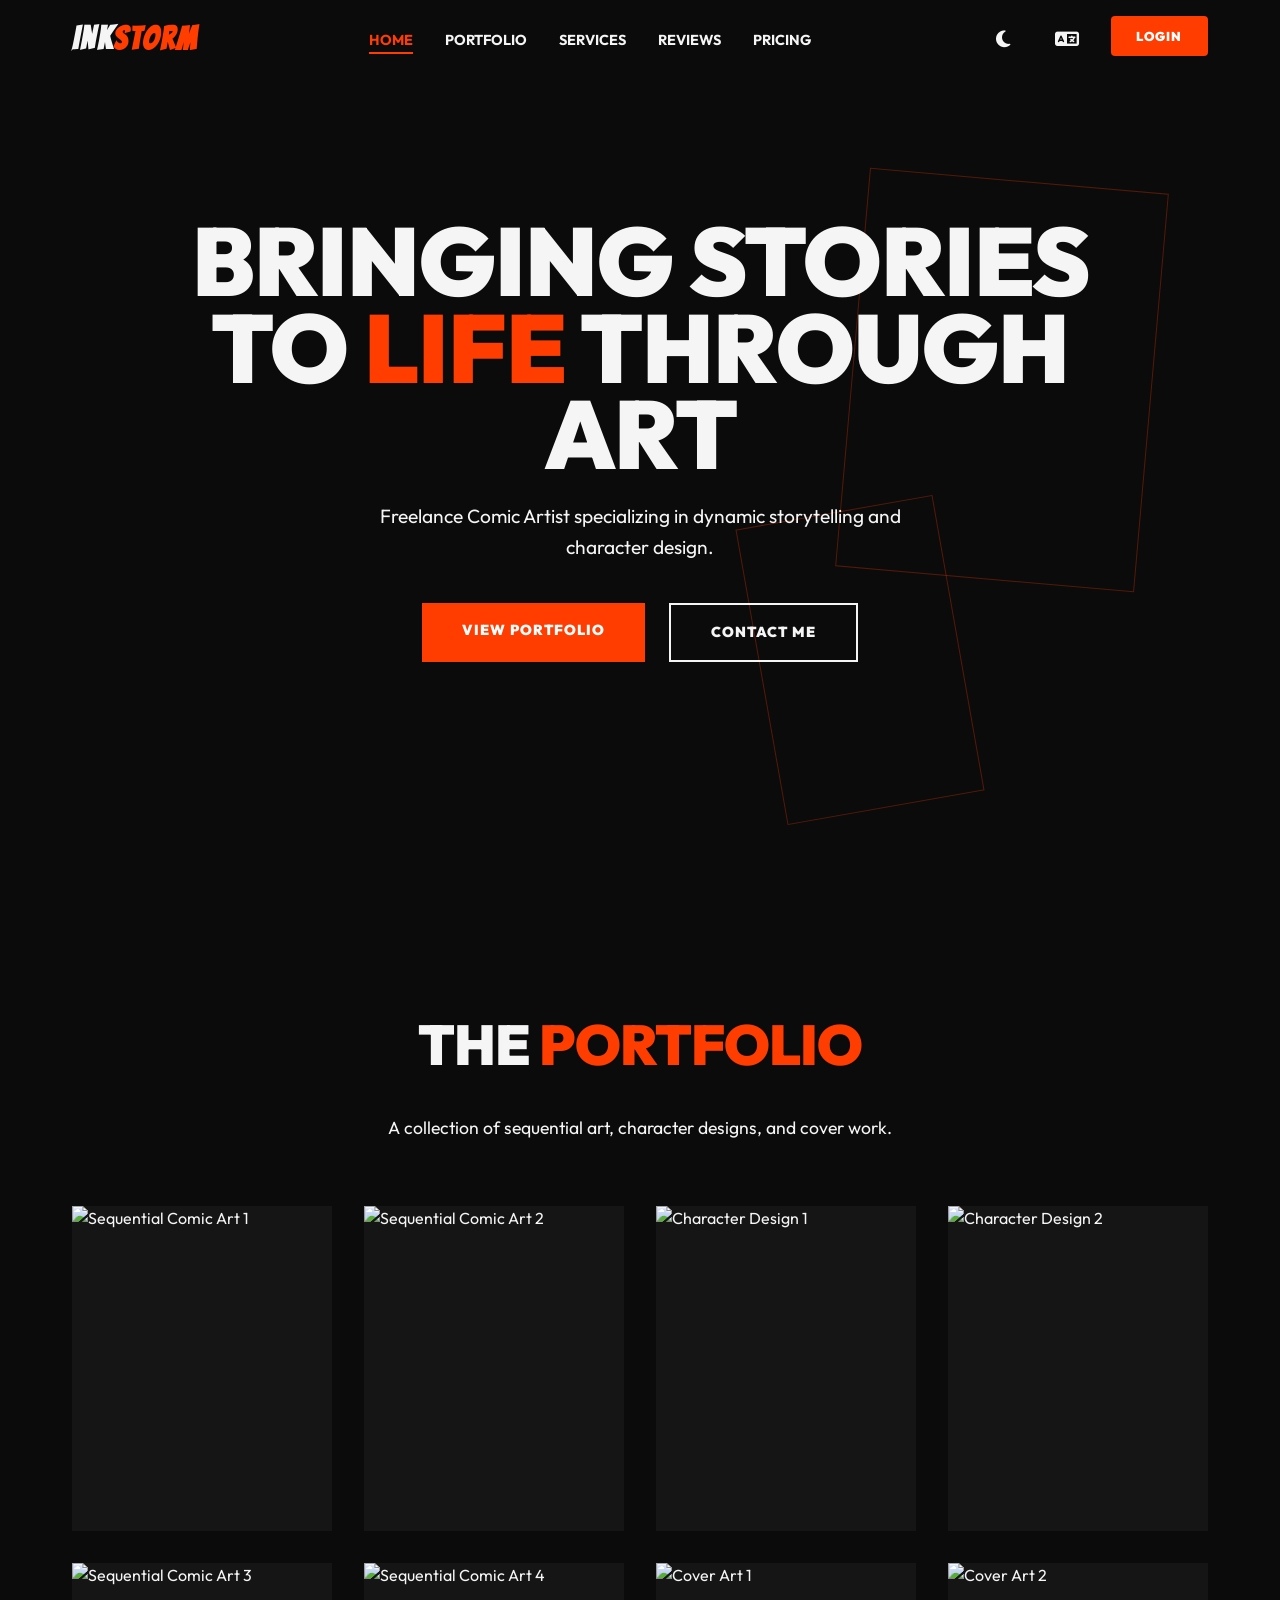
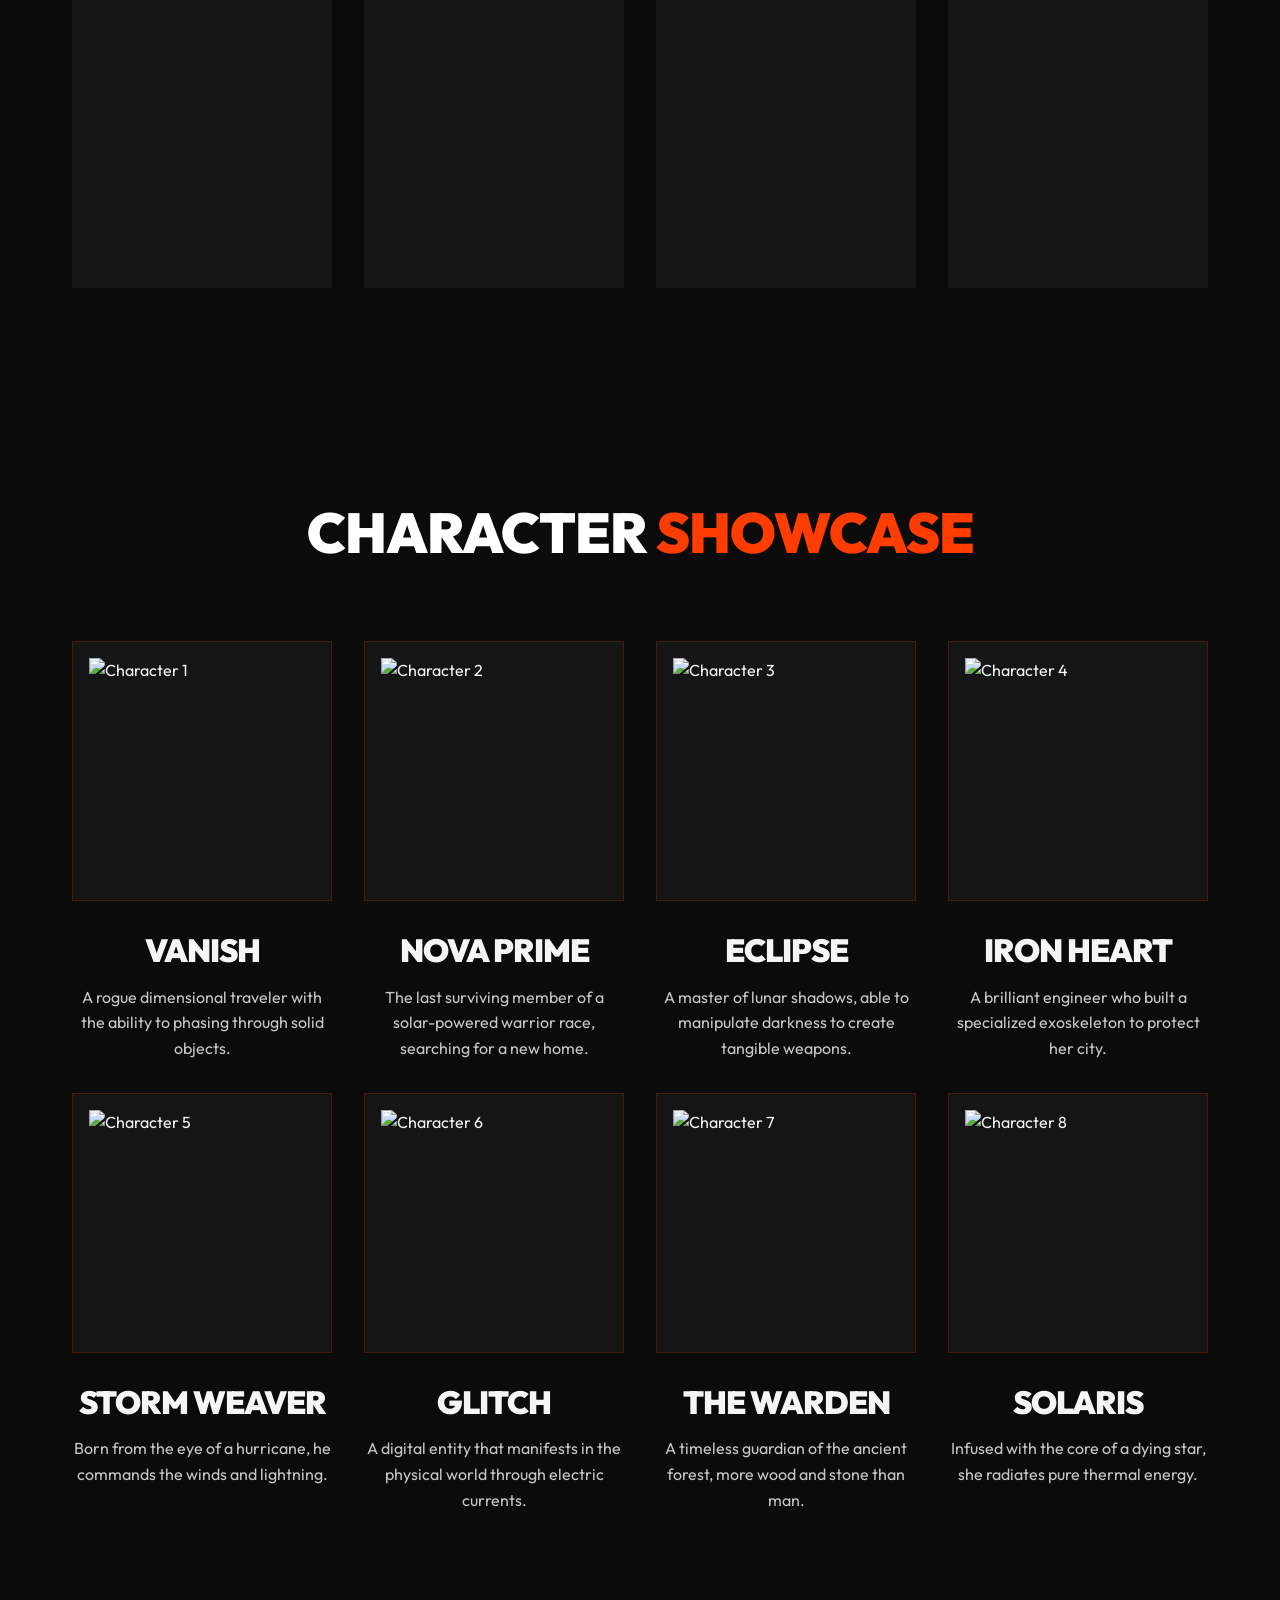
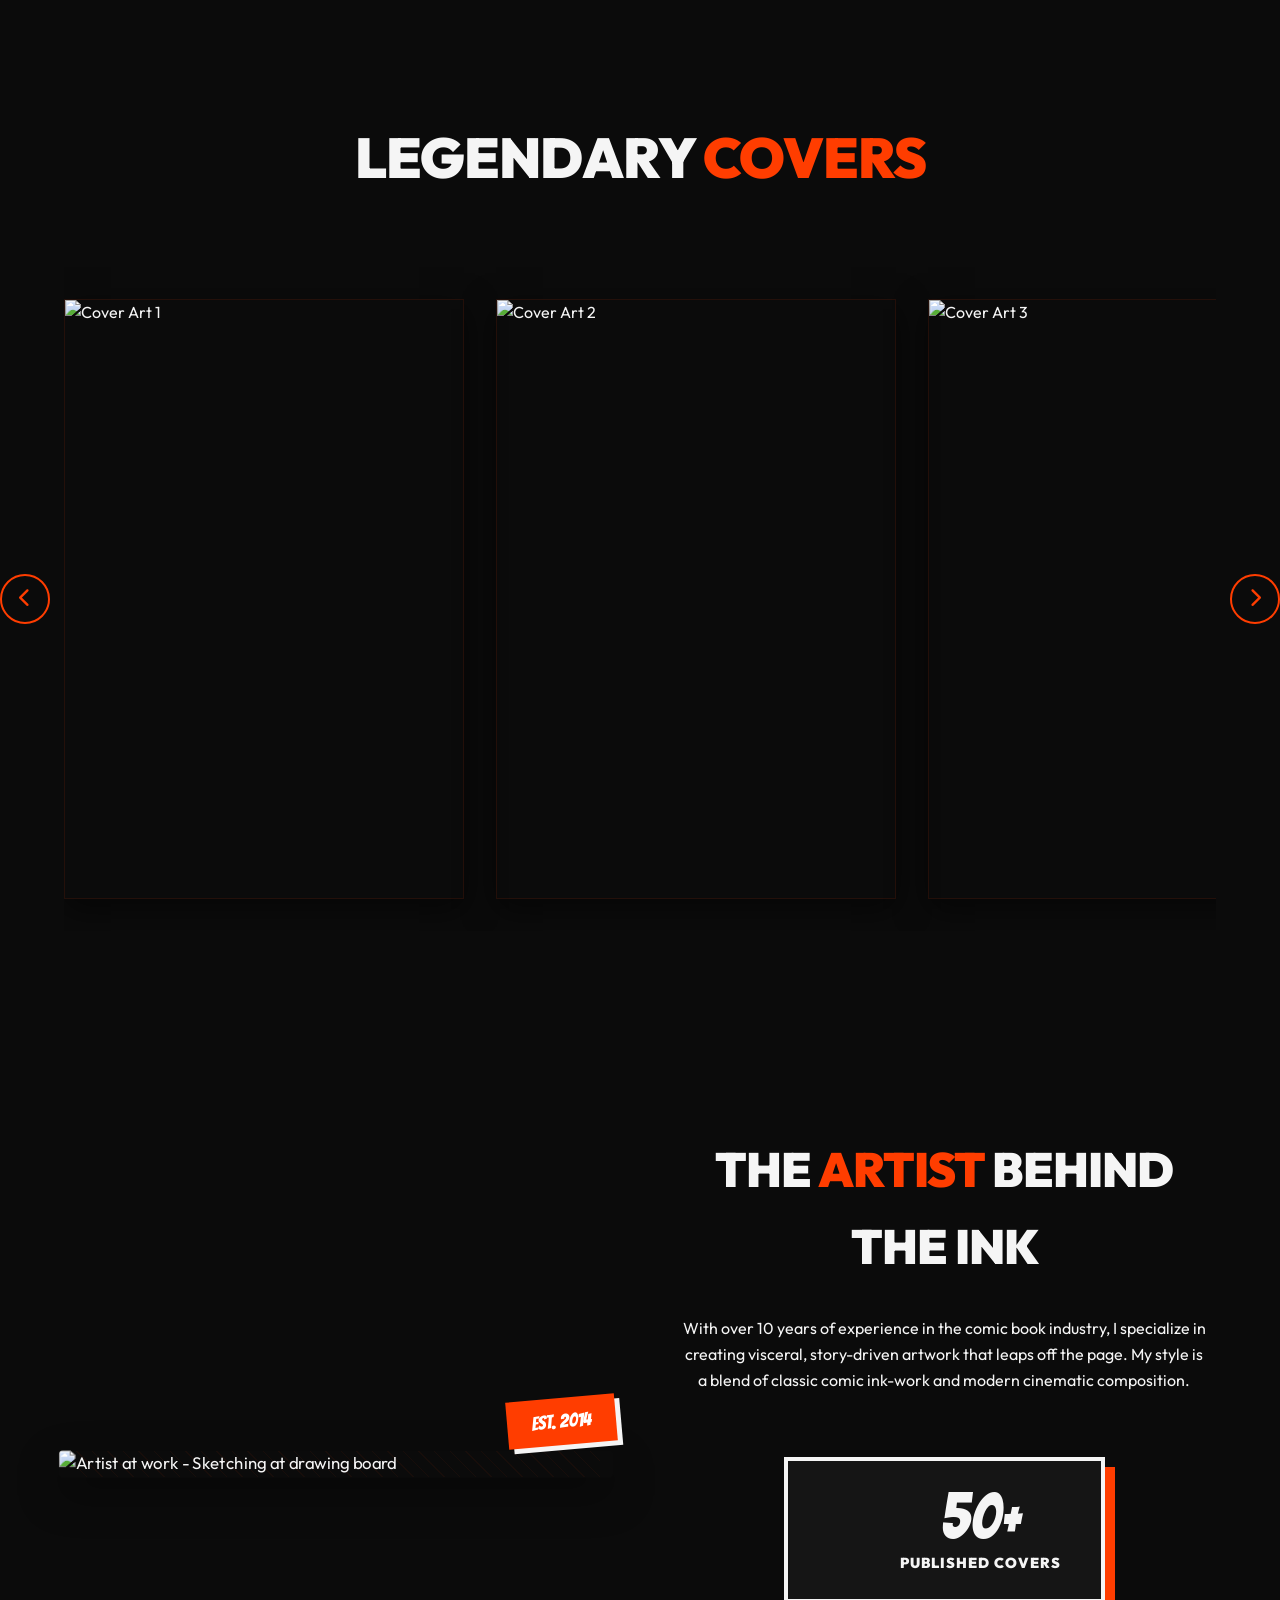
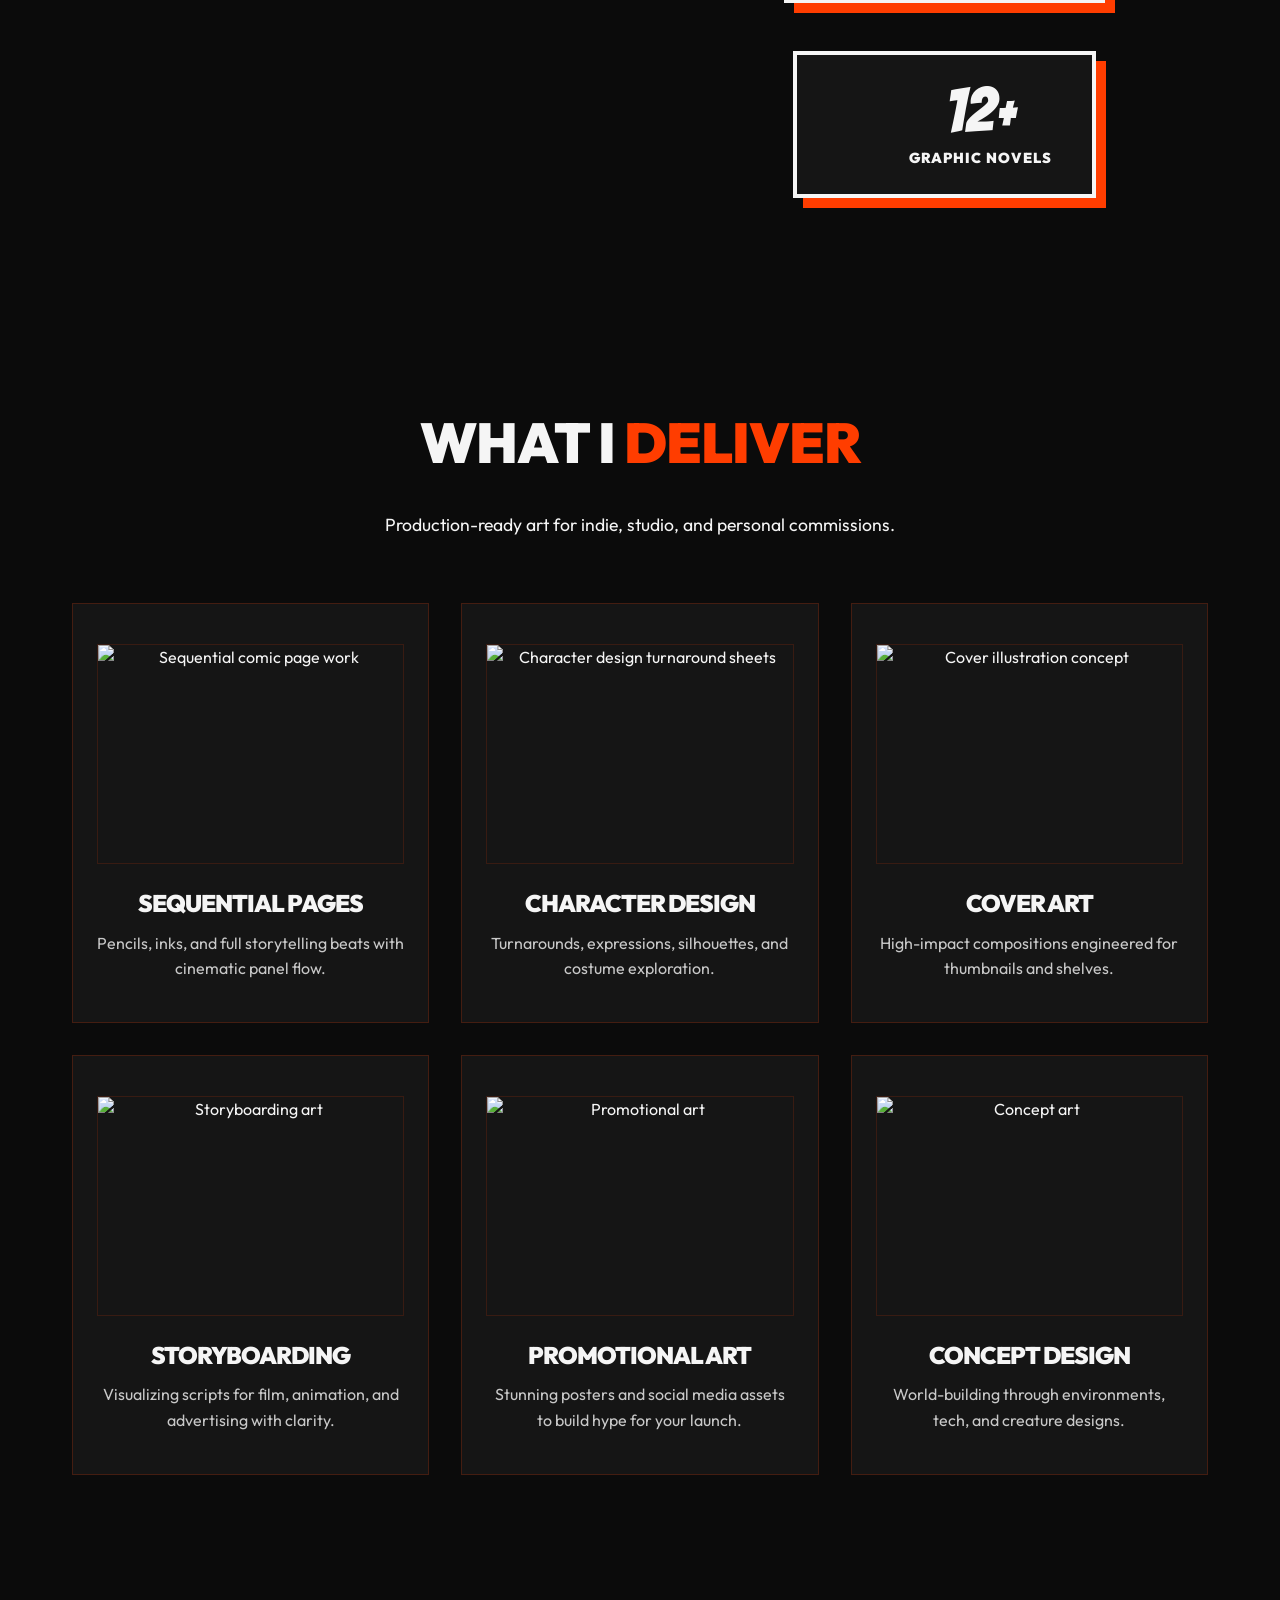
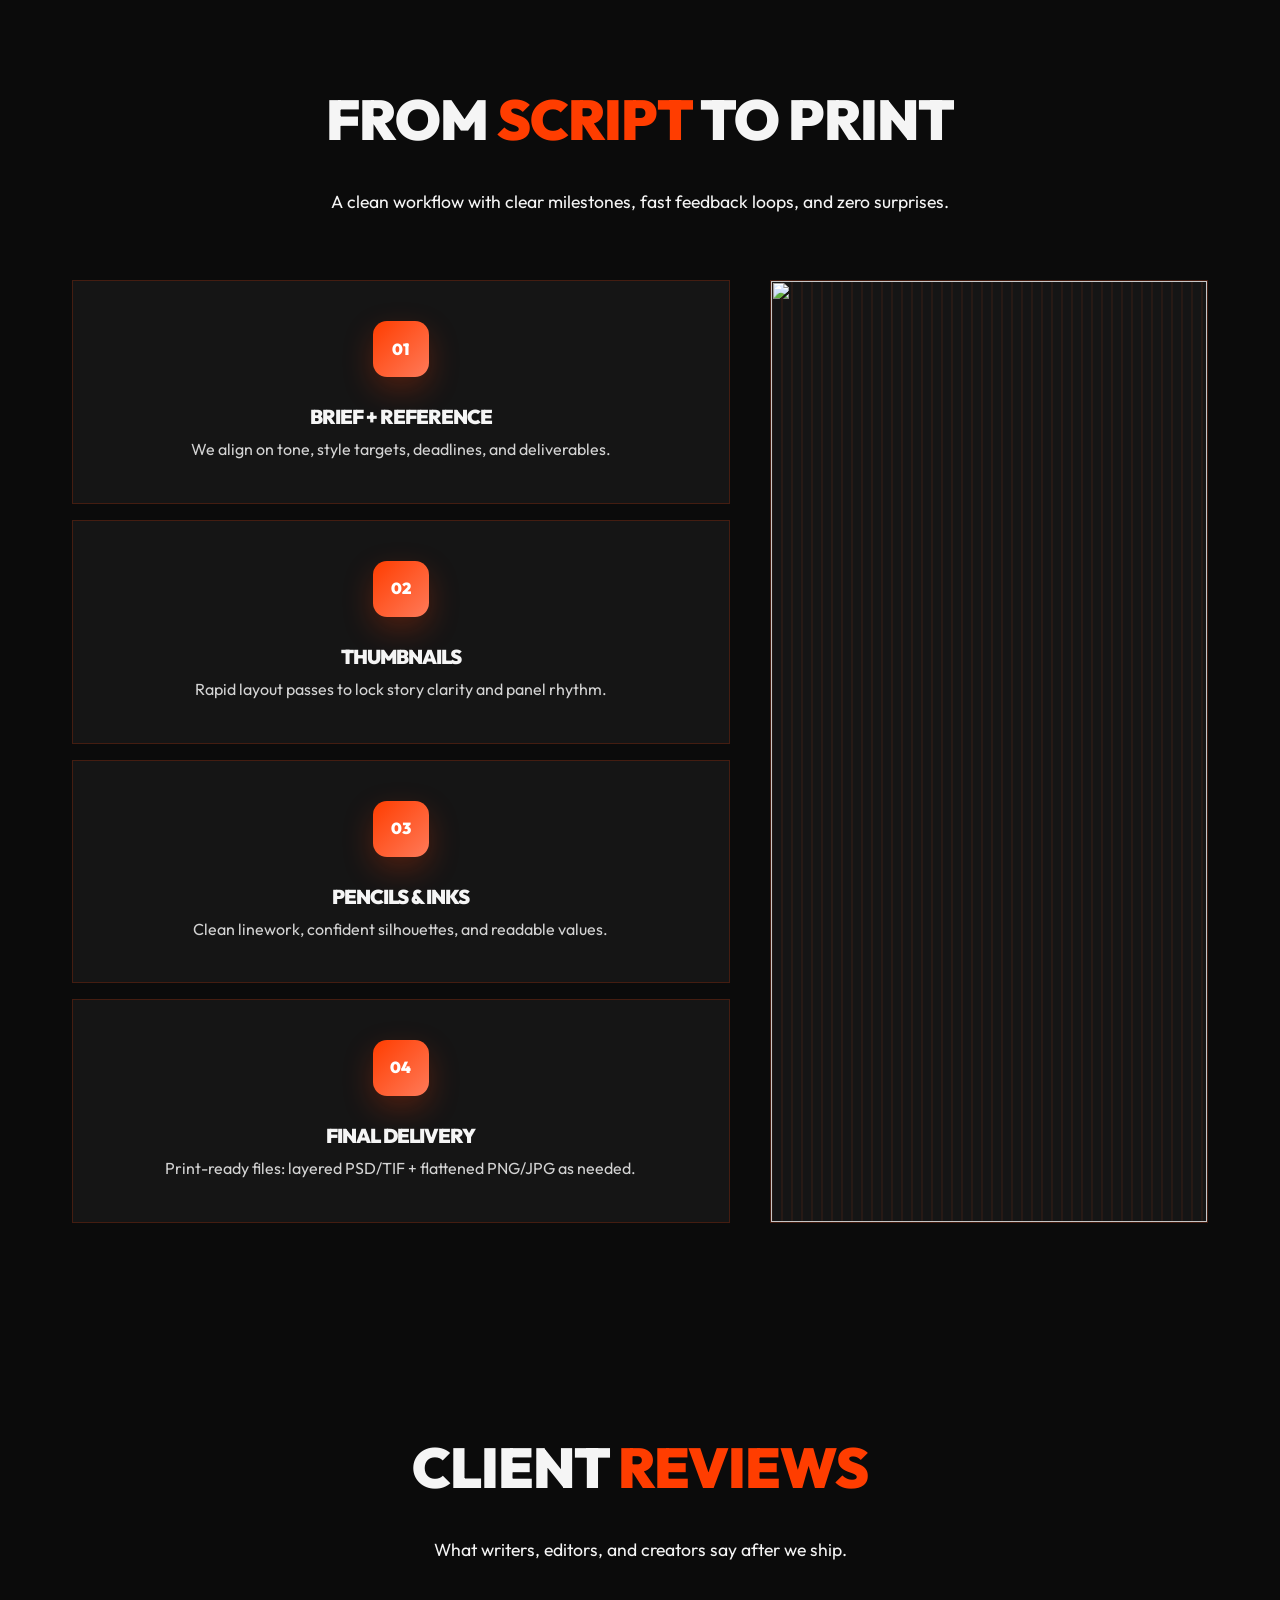
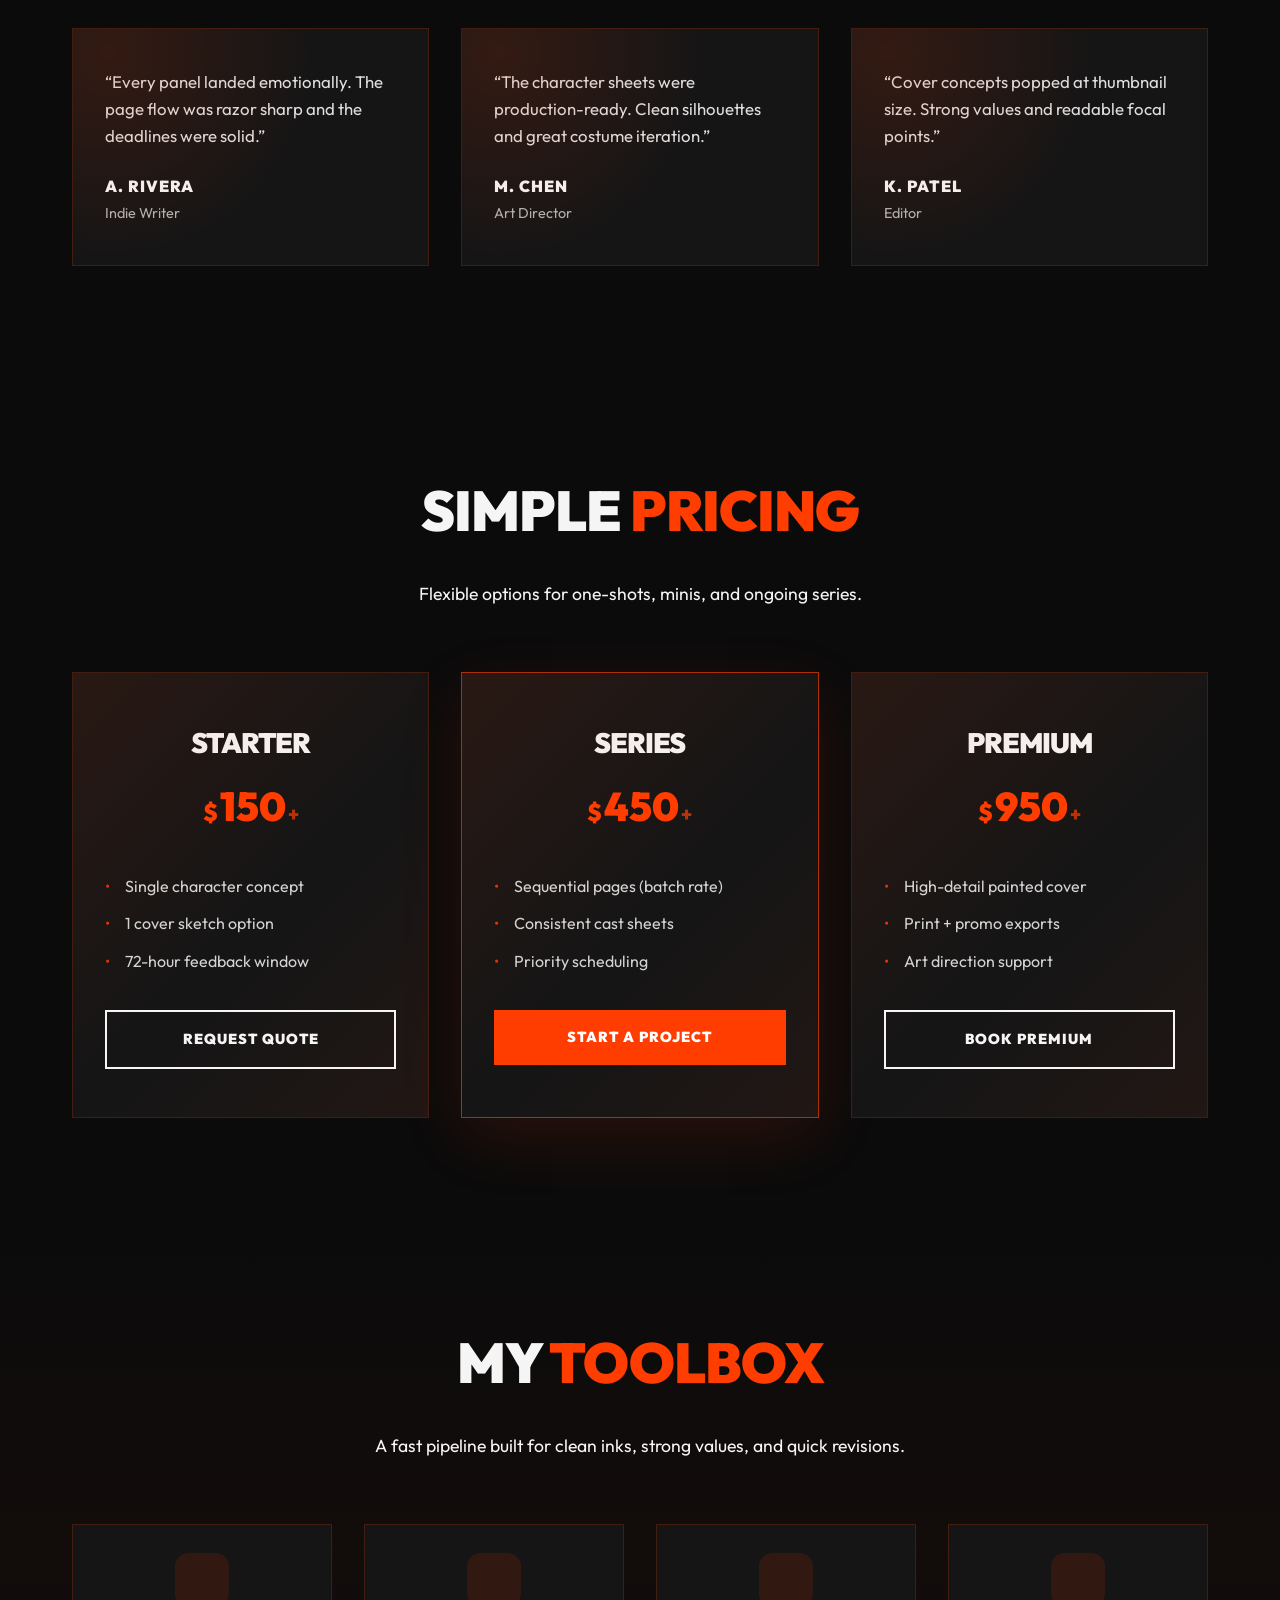
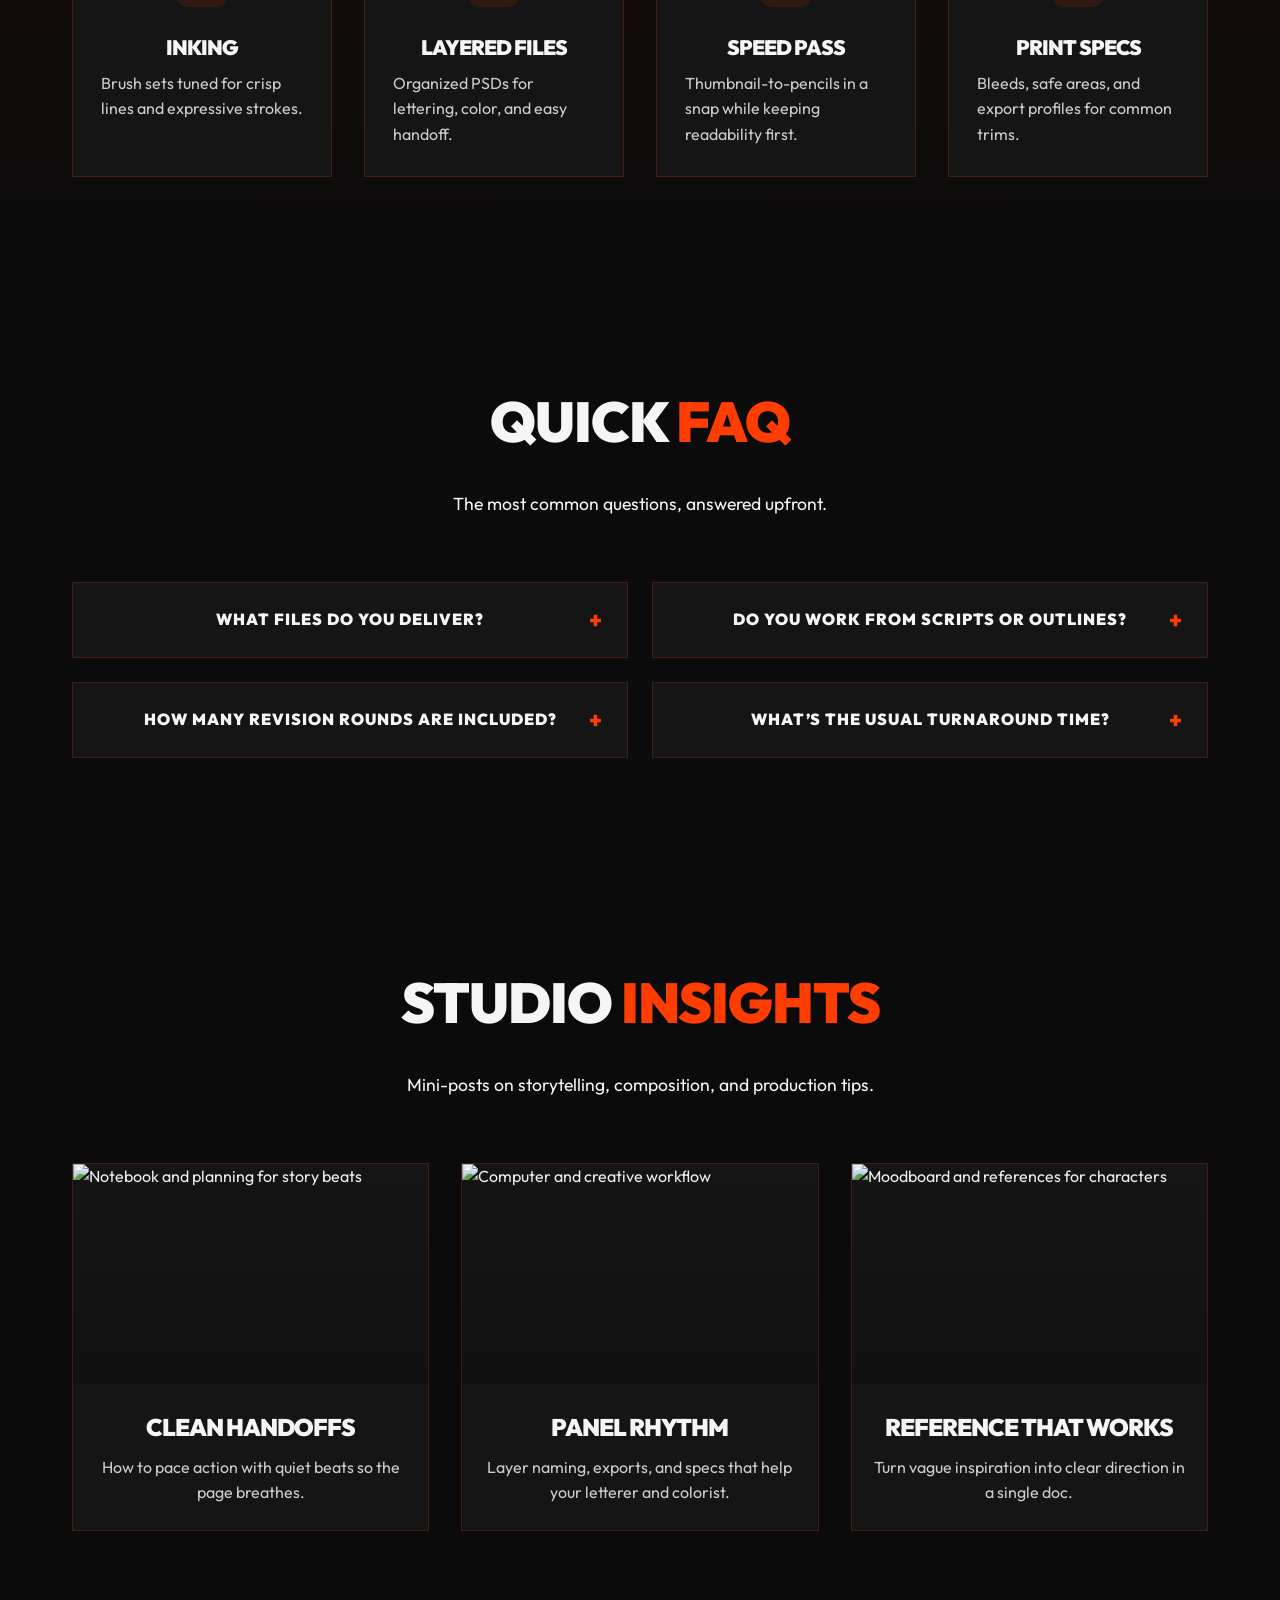
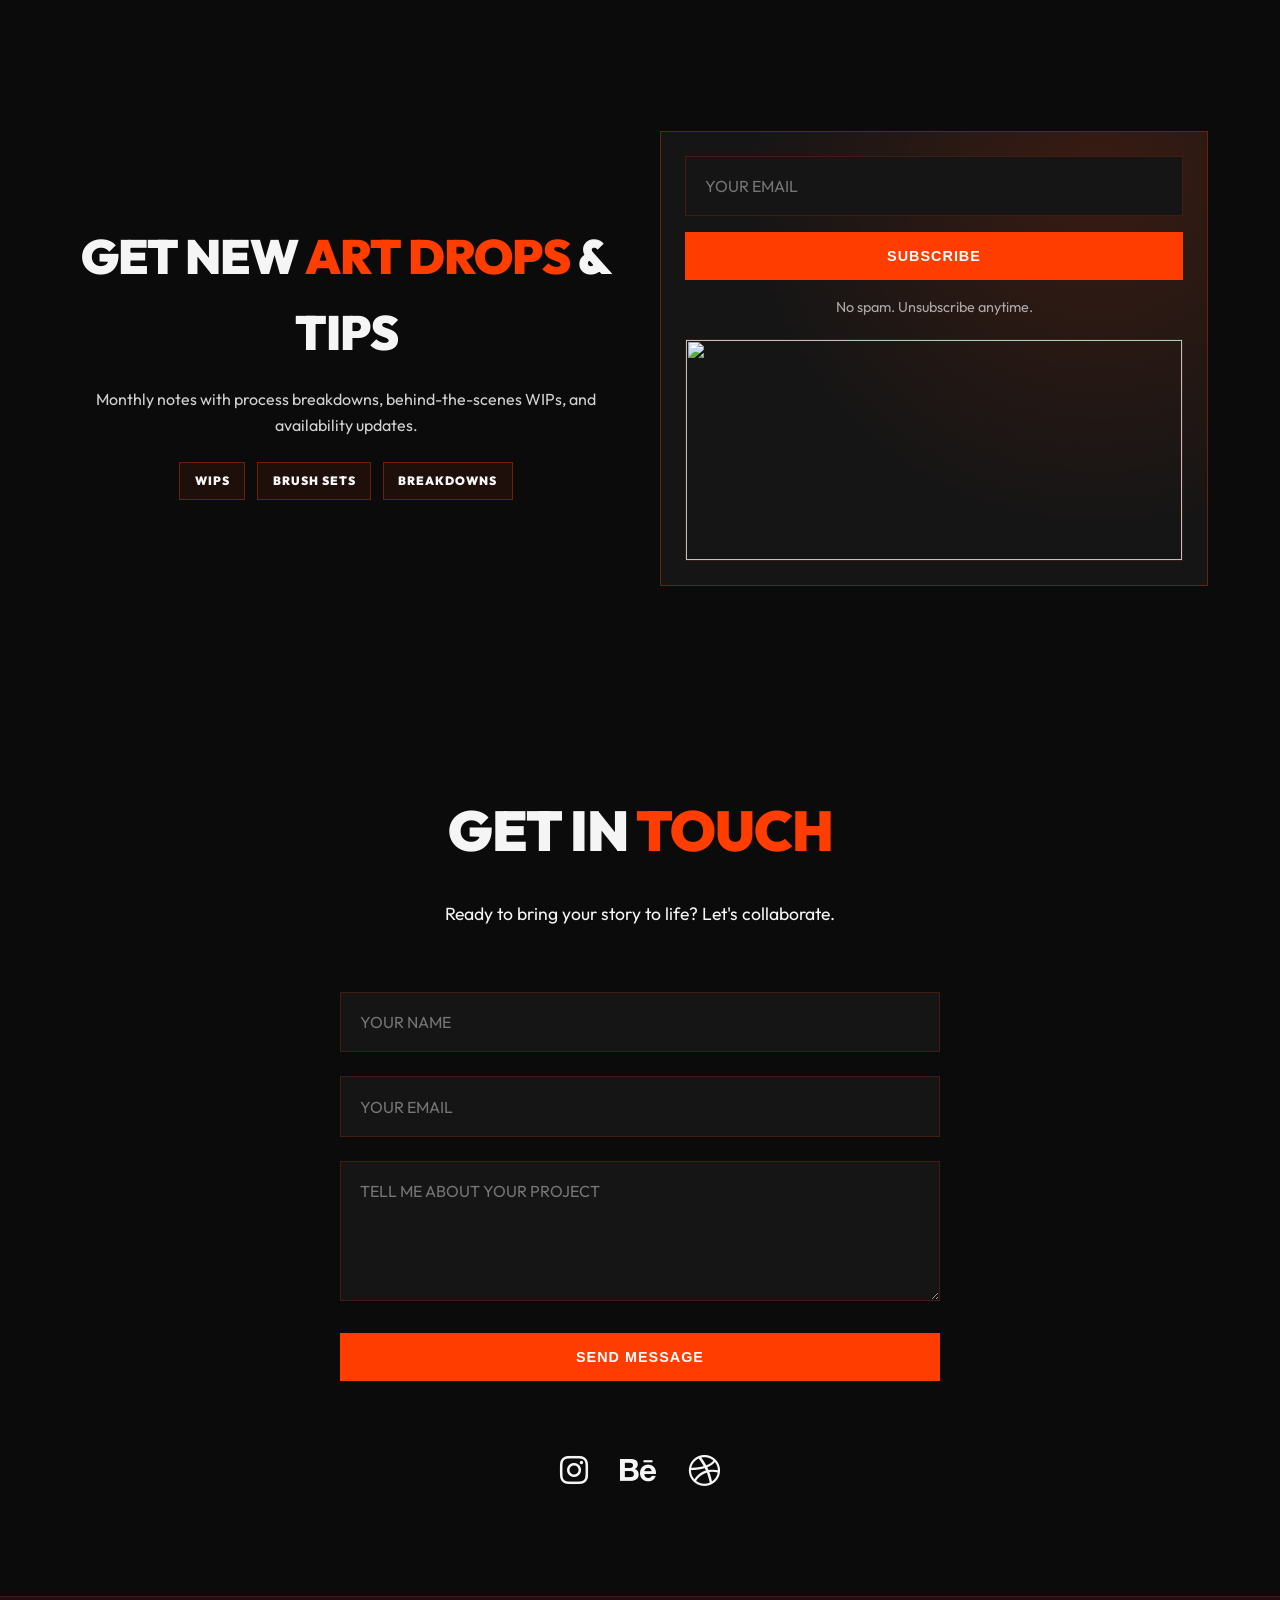
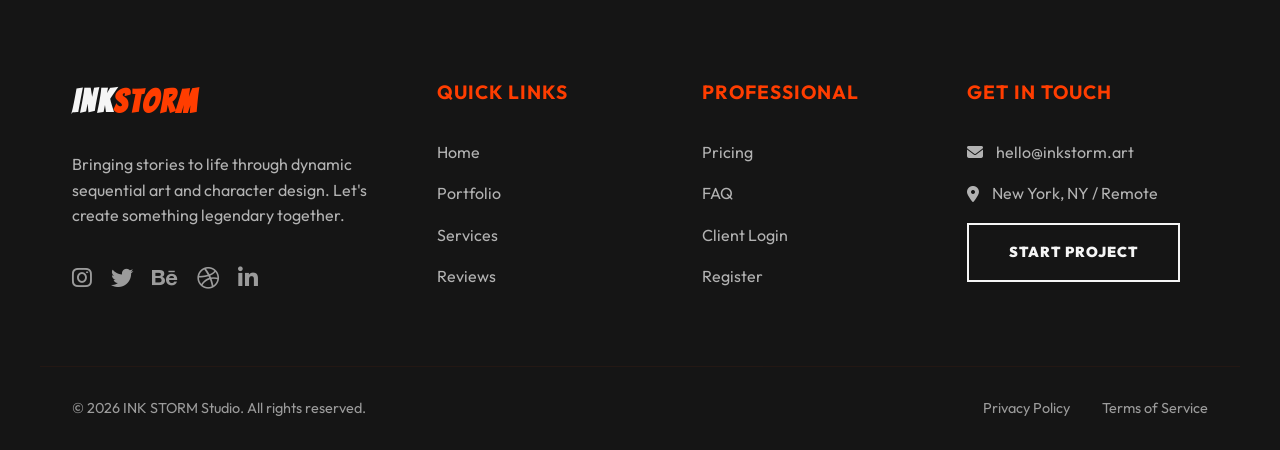
==== commit 5f9555a4: "s" ====
--- a/index.html
+++ b/index.html
@@ -314,7 +314,7 @@
                         <div class="stat-panel reveal-up">
                             <i data-lucide="book-open" class="stat-icon"></i>
                             <div class="stat-content">
-                                <span class="stat-num">12</span>
+                                <span class="stat-num">12+</span>
                                 <span class="stat-label">Graphic Novels</span>
                             </div>
                         </div>
@@ -760,4 +760,4 @@
     <script src="assets/js/script.js"></script>
 </body>
 
-</html>+</html>
--- a/assets/css/styles.css
+++ b/assets/css/styles.css
@@ -1015,7 +1015,7 @@
     padding: 2.5rem 2rem;
     position: relative;
     overflow: hidden;
-    text-align: center;
+    text-align: left;
 }
 
 .quote-card::after {
@@ -1036,7 +1036,7 @@
 .quote-card figcaption {
     display: flex;
     flex-direction: column;
-    align-items: center;
+    align-items: flex-start;
     gap: 0.15rem;
 }
 
@@ -1121,10 +1121,11 @@
 .price-list {
     display: flex;
     flex-direction: column;
-    align-items: center;
+    align-items: flex-start;
     gap: 0.75rem;
     opacity: 0.85;
     margin: 1rem 0;
+    text-align: left;
 }
 
 .price-list li {
@@ -1620,7 +1621,14 @@
 
 .about-image {
     position: relative;
-    padding: 2rem;
+    padding: 0;
+}
+
+.about-image img {
+    width: 100%;
+    transform: scale(1.05);
+    border-radius: 4px;
+    box-shadow: 0 15px 40px rgba(0, 0, 0, 0.4);
 }
 
 .sketch-lines-bg {
@@ -1828,10 +1836,15 @@
         gap: 0.5rem;
     }
     
-    .about-grid { grid-template-columns: 1fr; gap: 3rem; }
+    .about-grid { display: flex; flex-direction: column-reverse; gap: 3rem; }
     .process-grid { grid-template-columns: 1fr; }
     .newsletter-grid { grid-template-columns: 1fr; }
     .faq-grid { grid-template-columns: 1fr; }
+    .testimonials-grid { 
+        grid-template-columns: 1fr; 
+        max-width: 600px;
+        margin: 0 auto;
+    }
 }
 
 @media (max-width: 768px) {
@@ -1875,16 +1888,7 @@
 
     .section-title h2 { font-size: 2.5rem; }
     .services-grid { grid-template-columns: repeat(2, 1fr); }
-    .testimonials-grid { 
-        grid-template-columns: repeat(2, 1fr); 
-        justify-content: center;
-    }
-    .testimonials-grid > *:last-child:nth-child(odd) {
-        grid-column: 1 / span 2;
-        justify-self: center;
-        width: 100%;
-        max-width: 450px;
-    }
+
     .pricing-grid { grid-template-columns: repeat(2, 1fr); }
     .insights-grid { grid-template-columns: repeat(2, 1fr); }
     .tools-grid { --grid-cols: 2; }
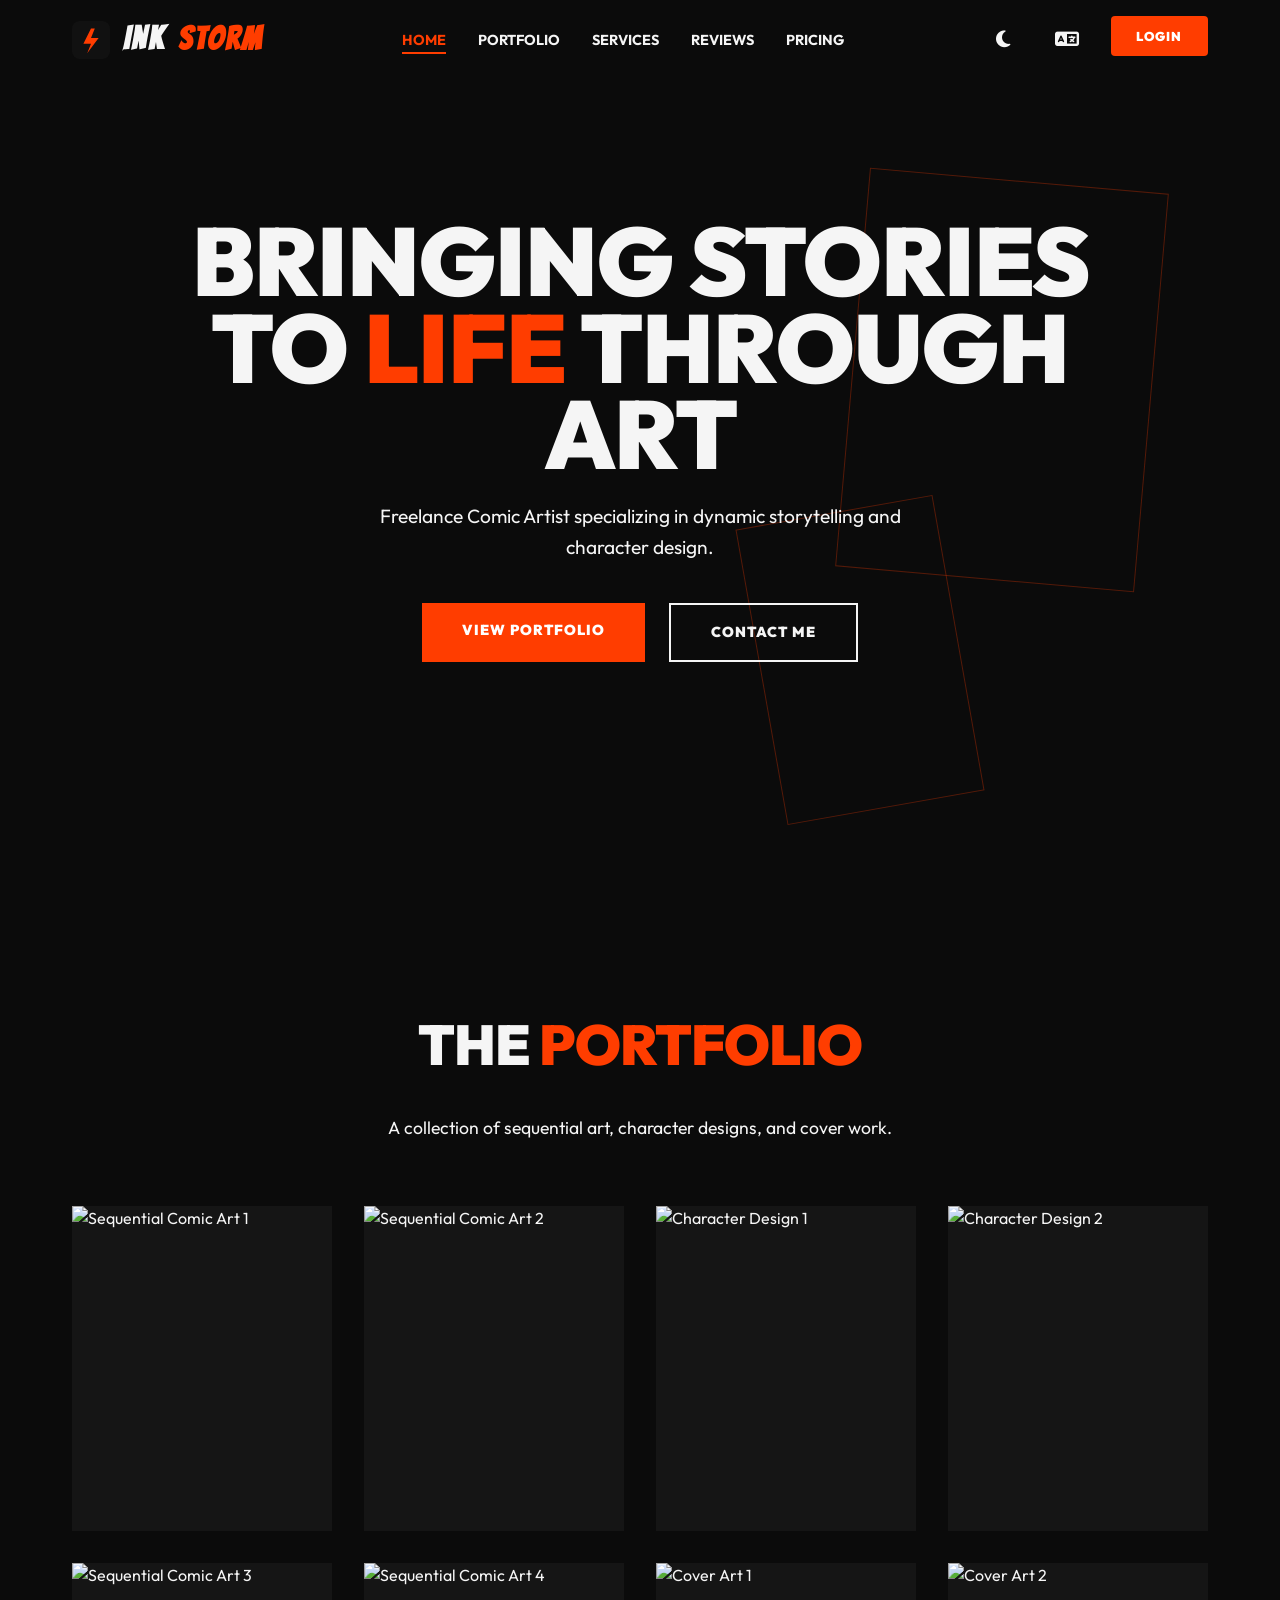
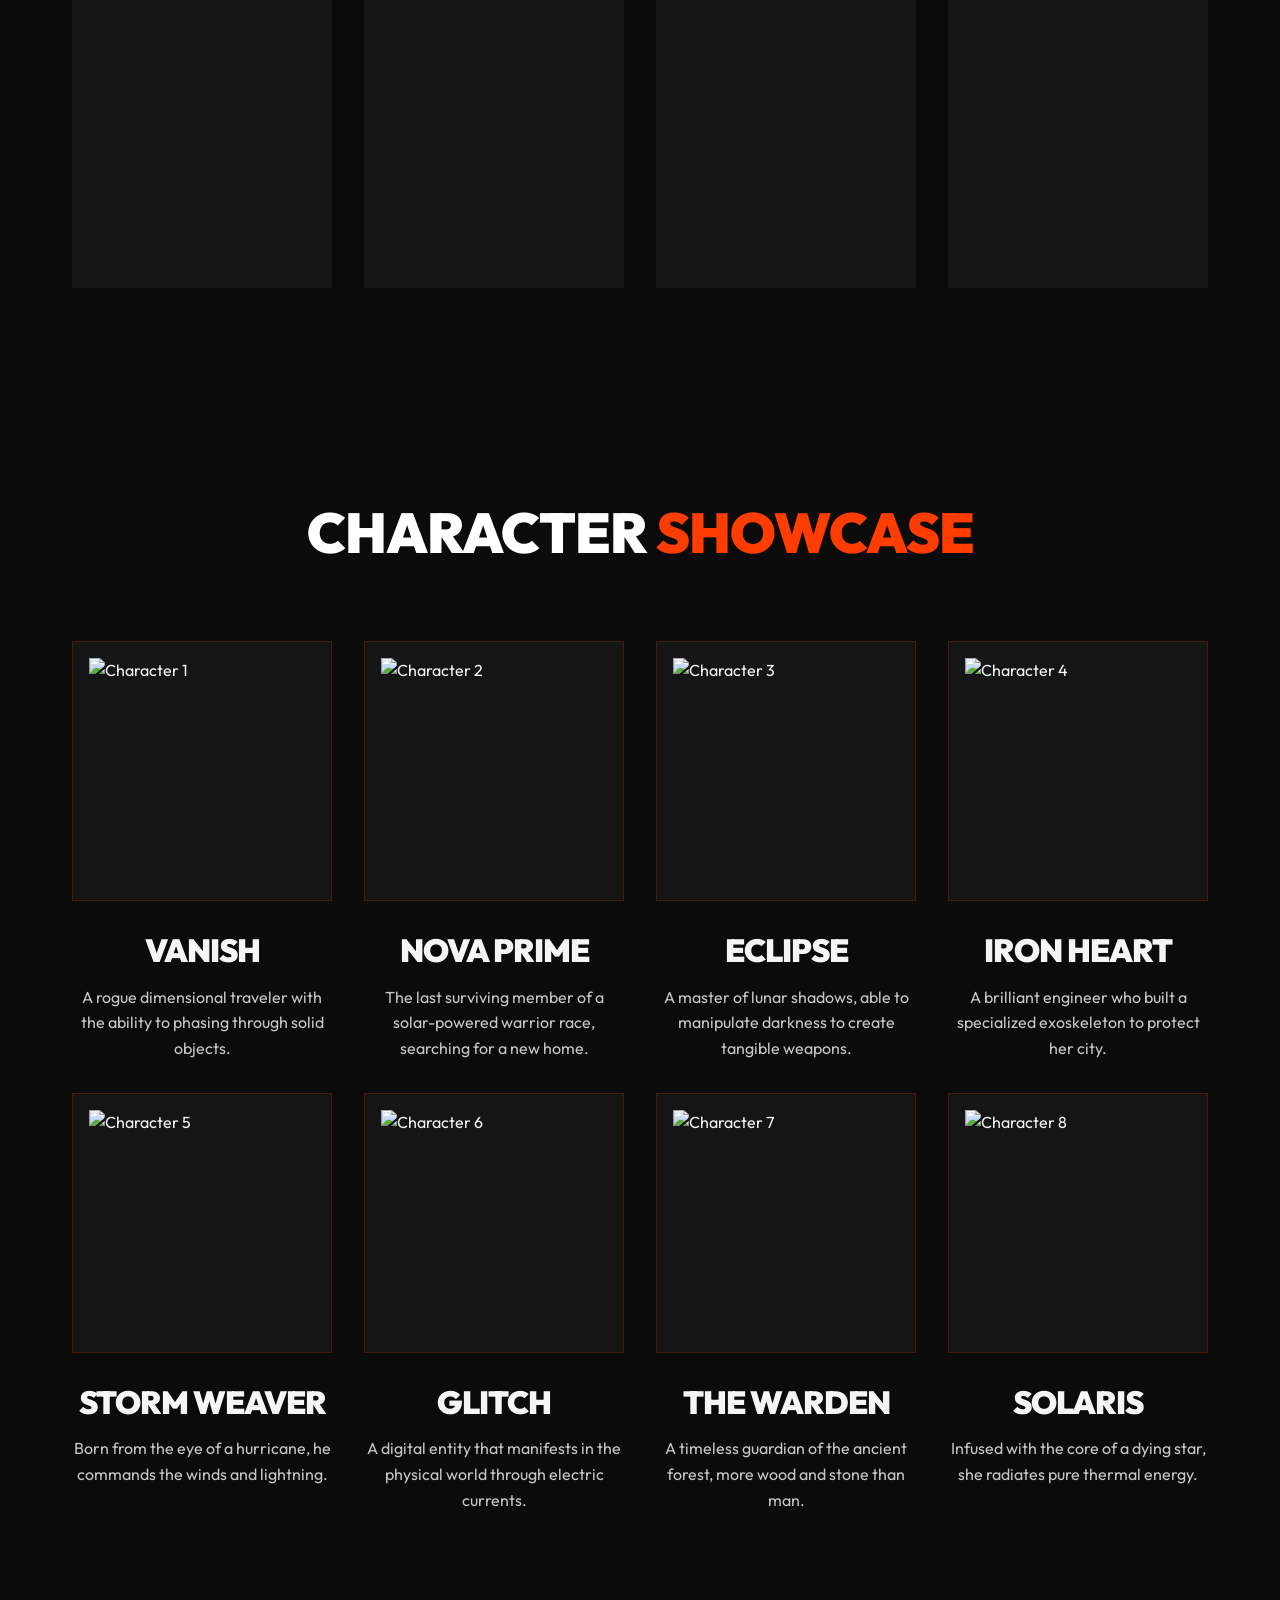
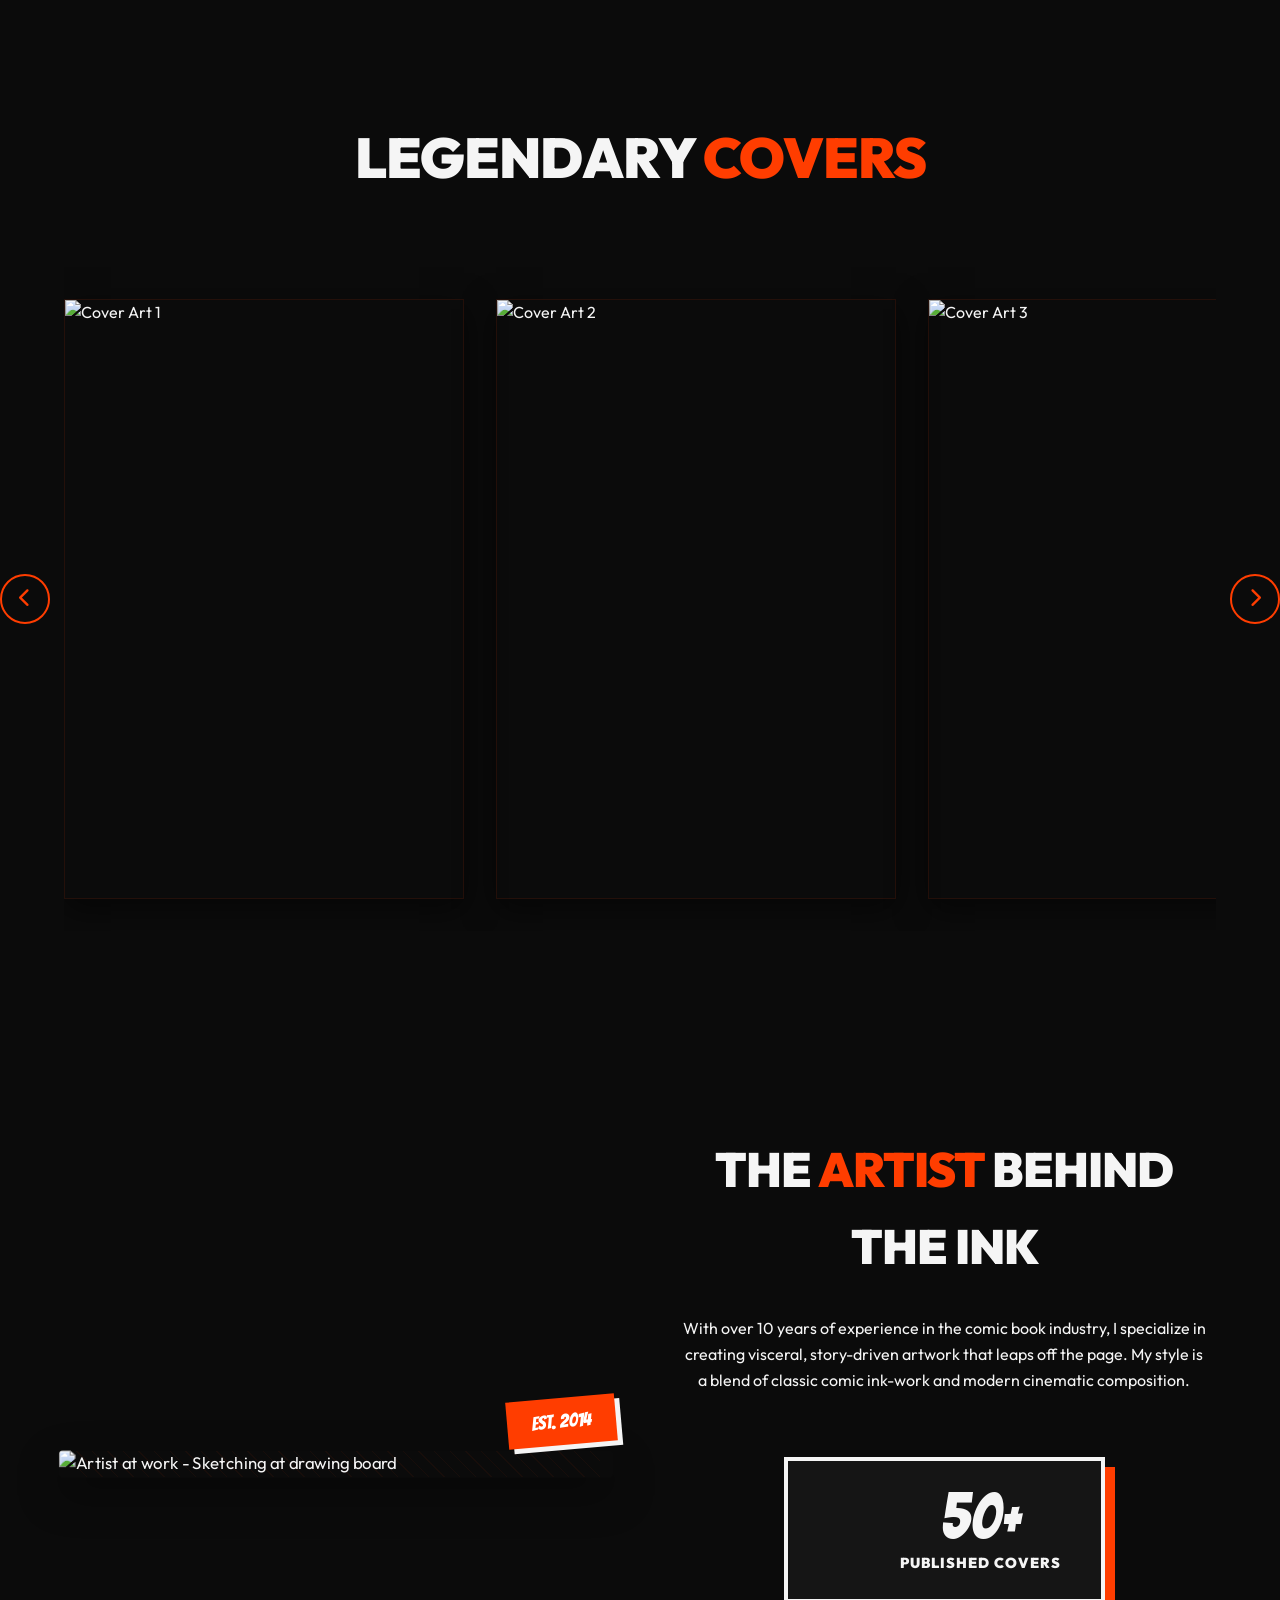
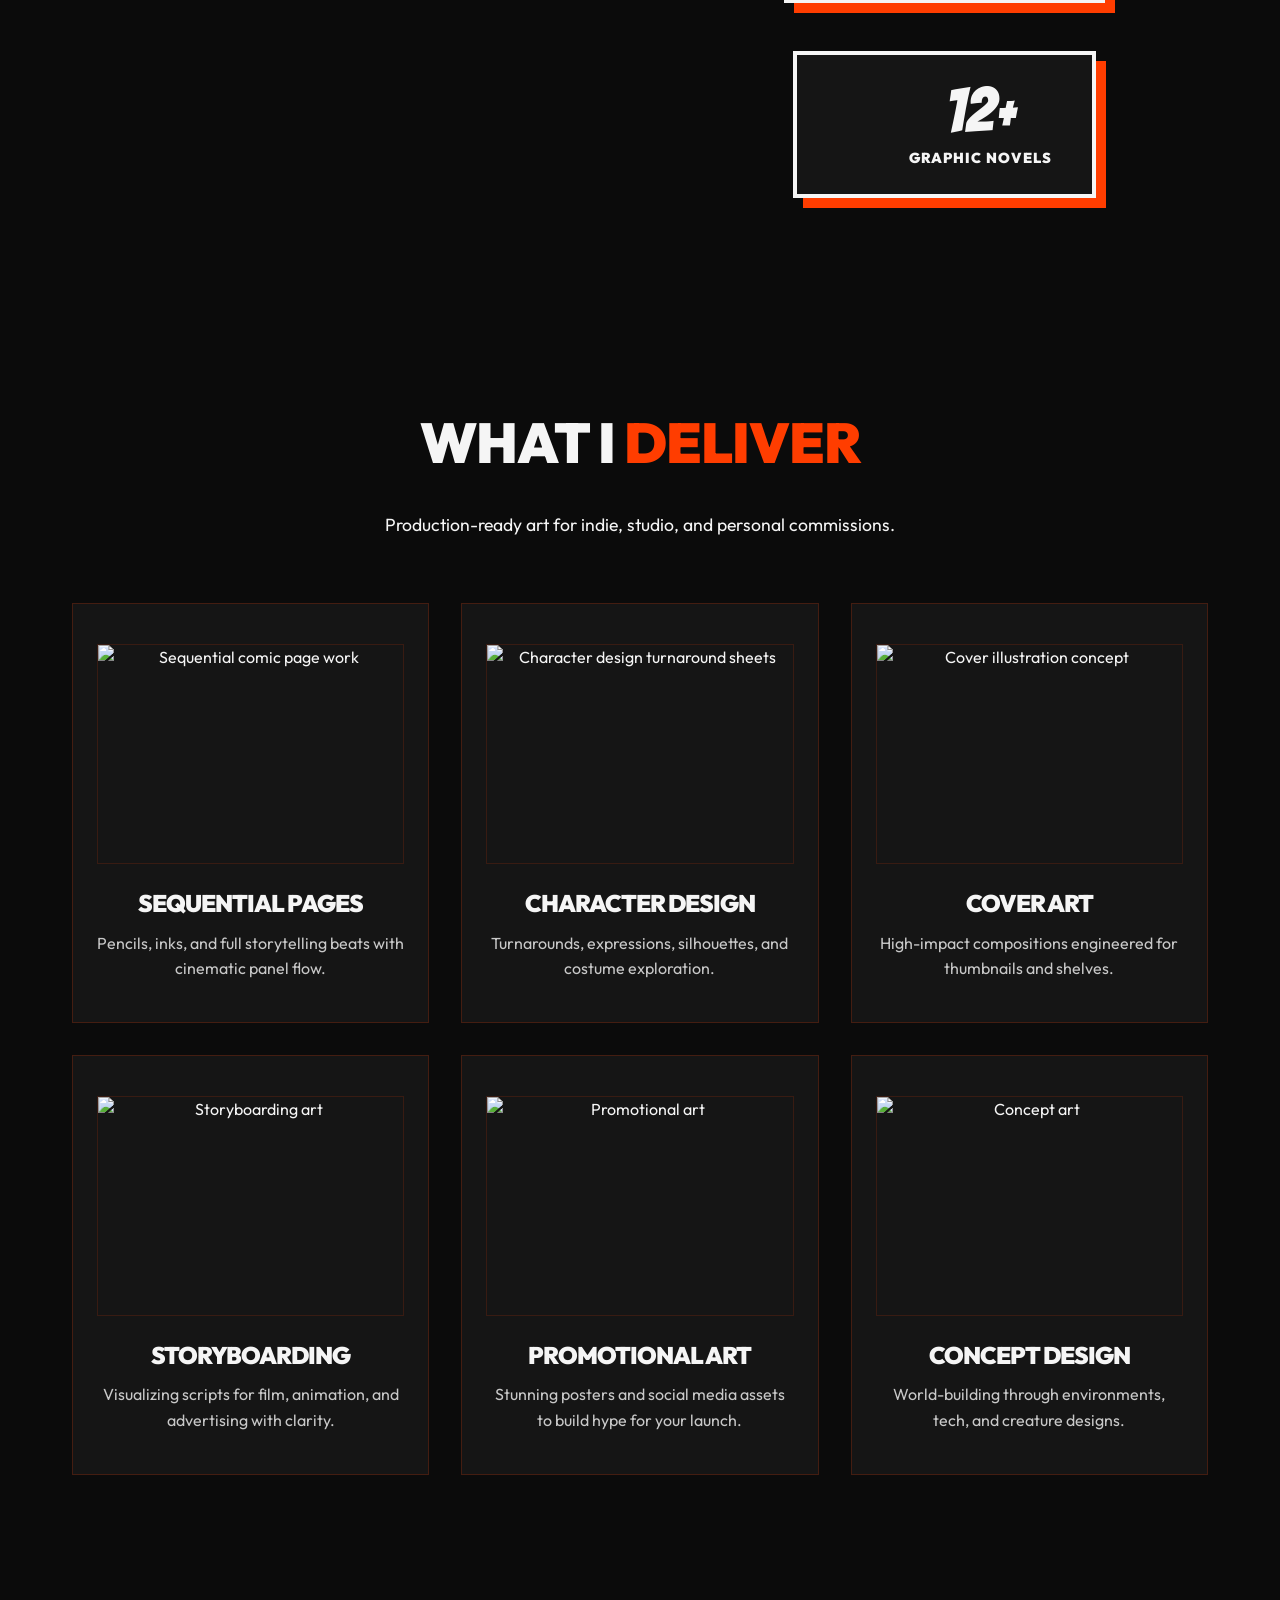
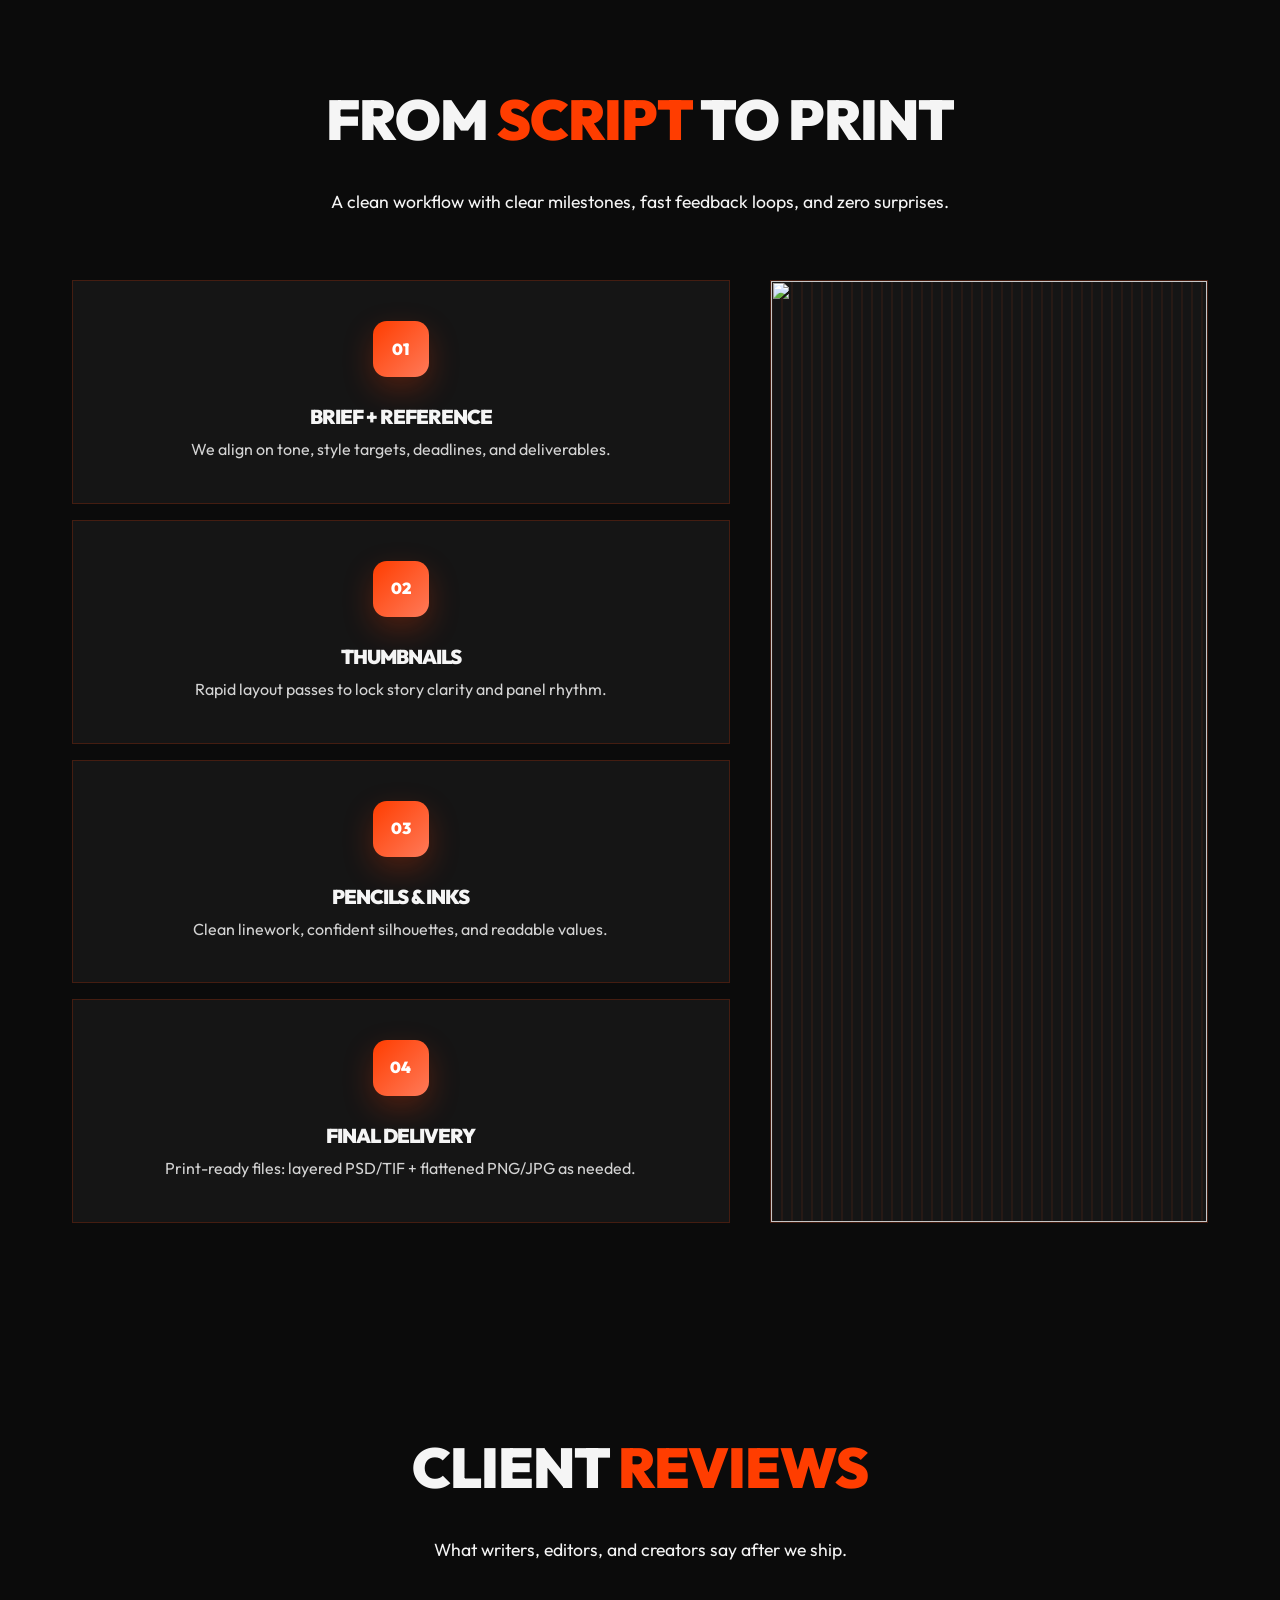
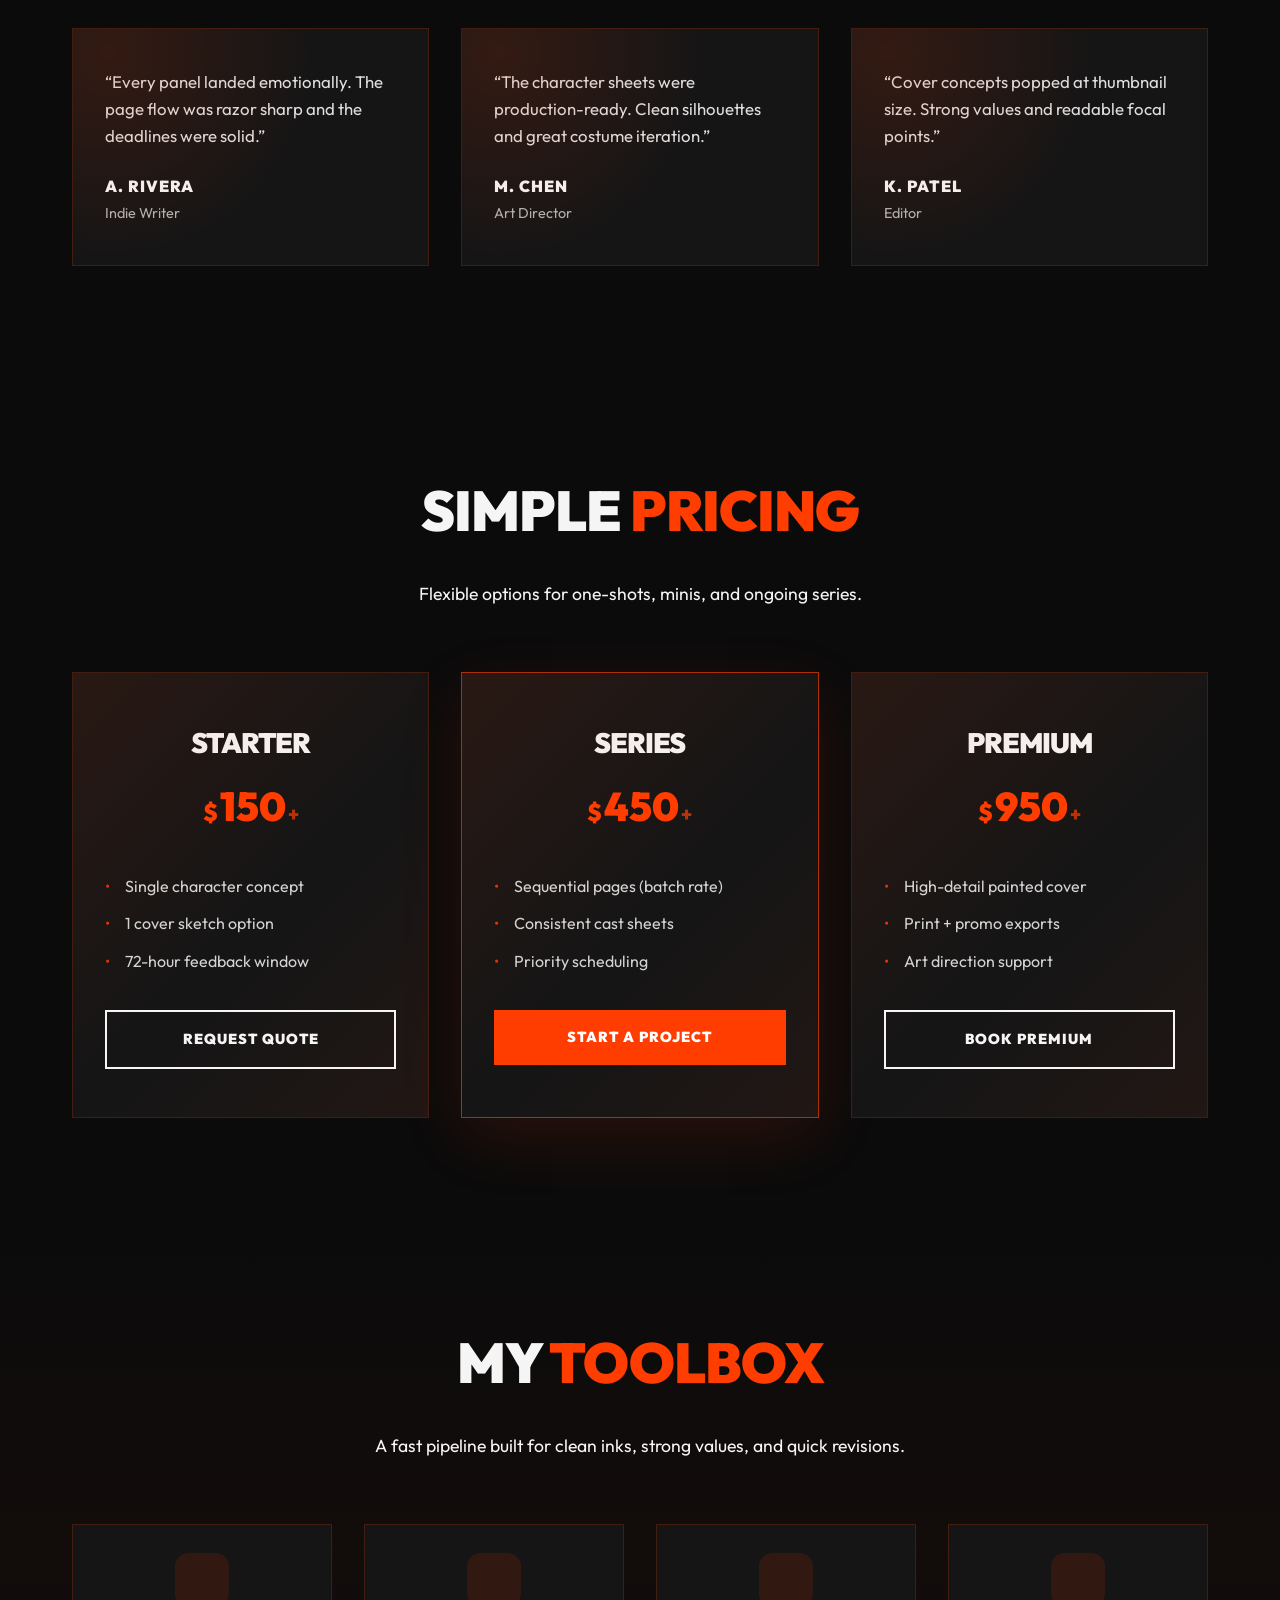
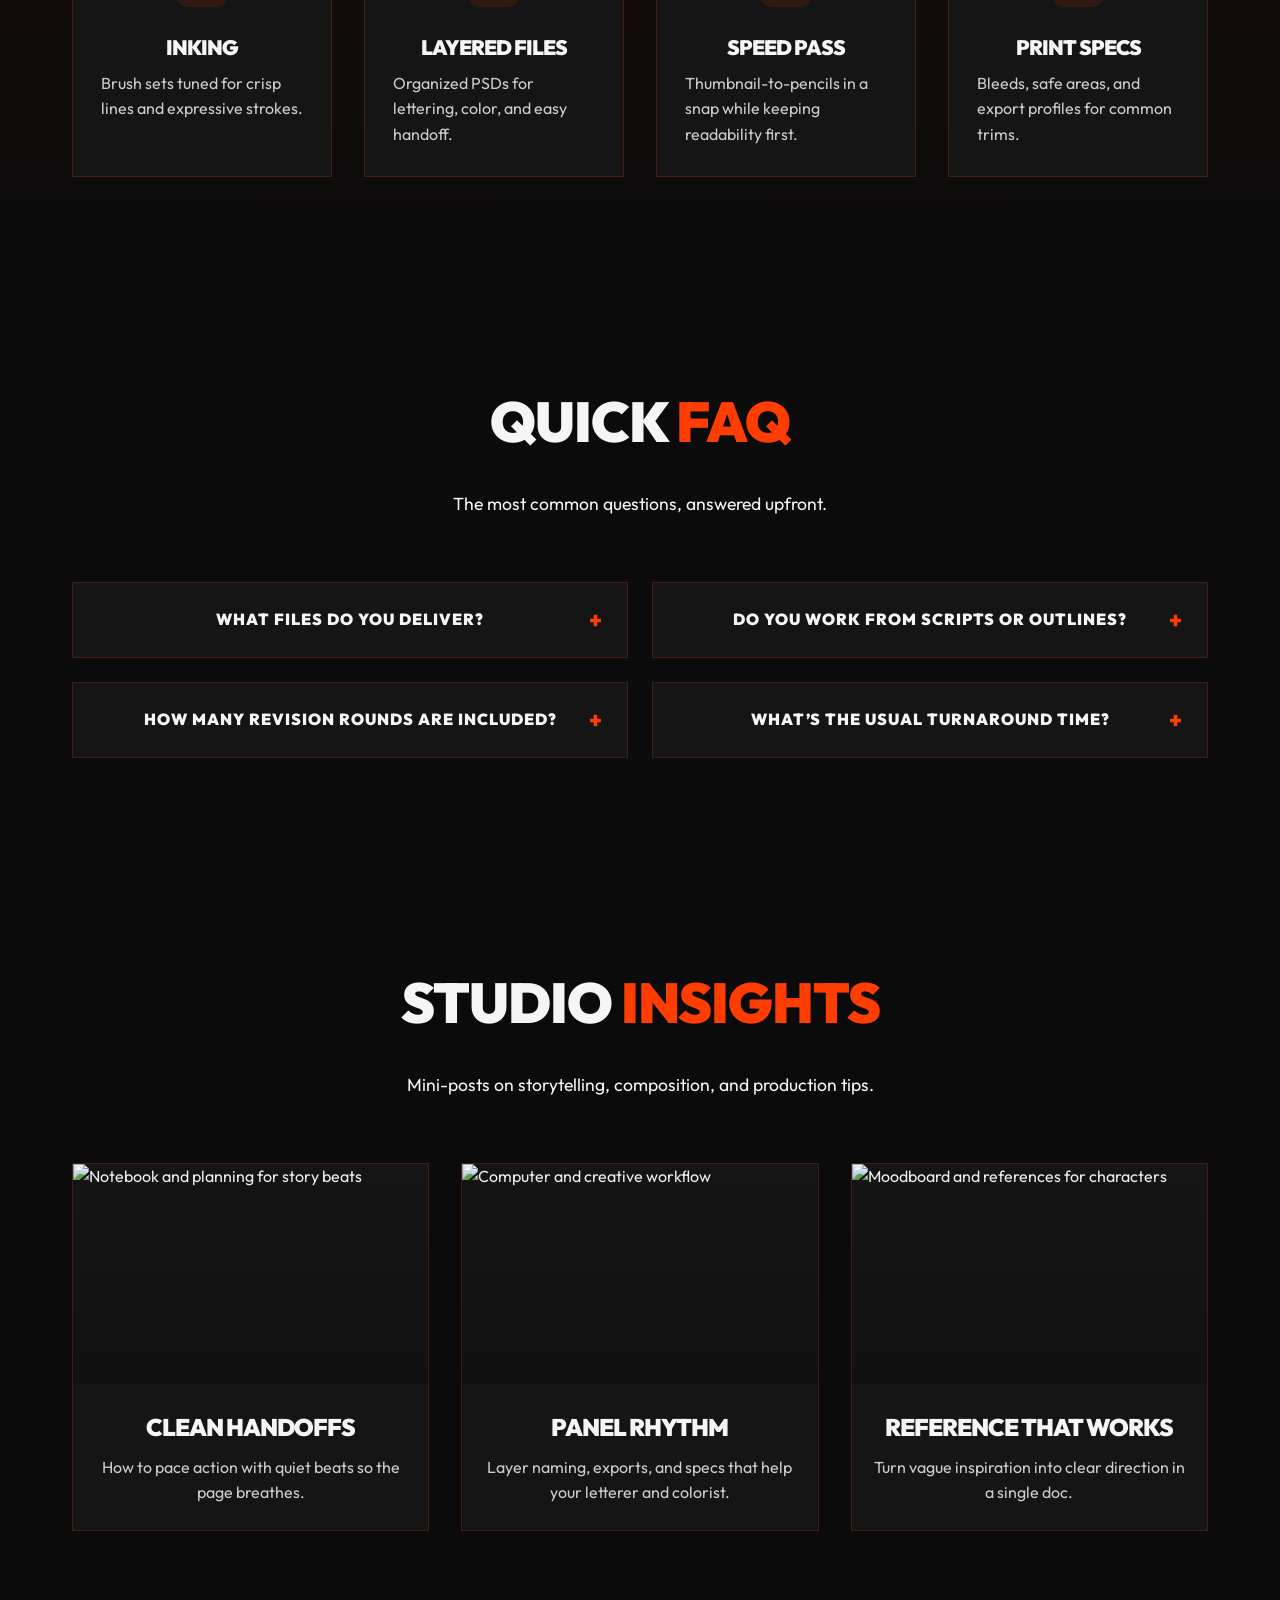
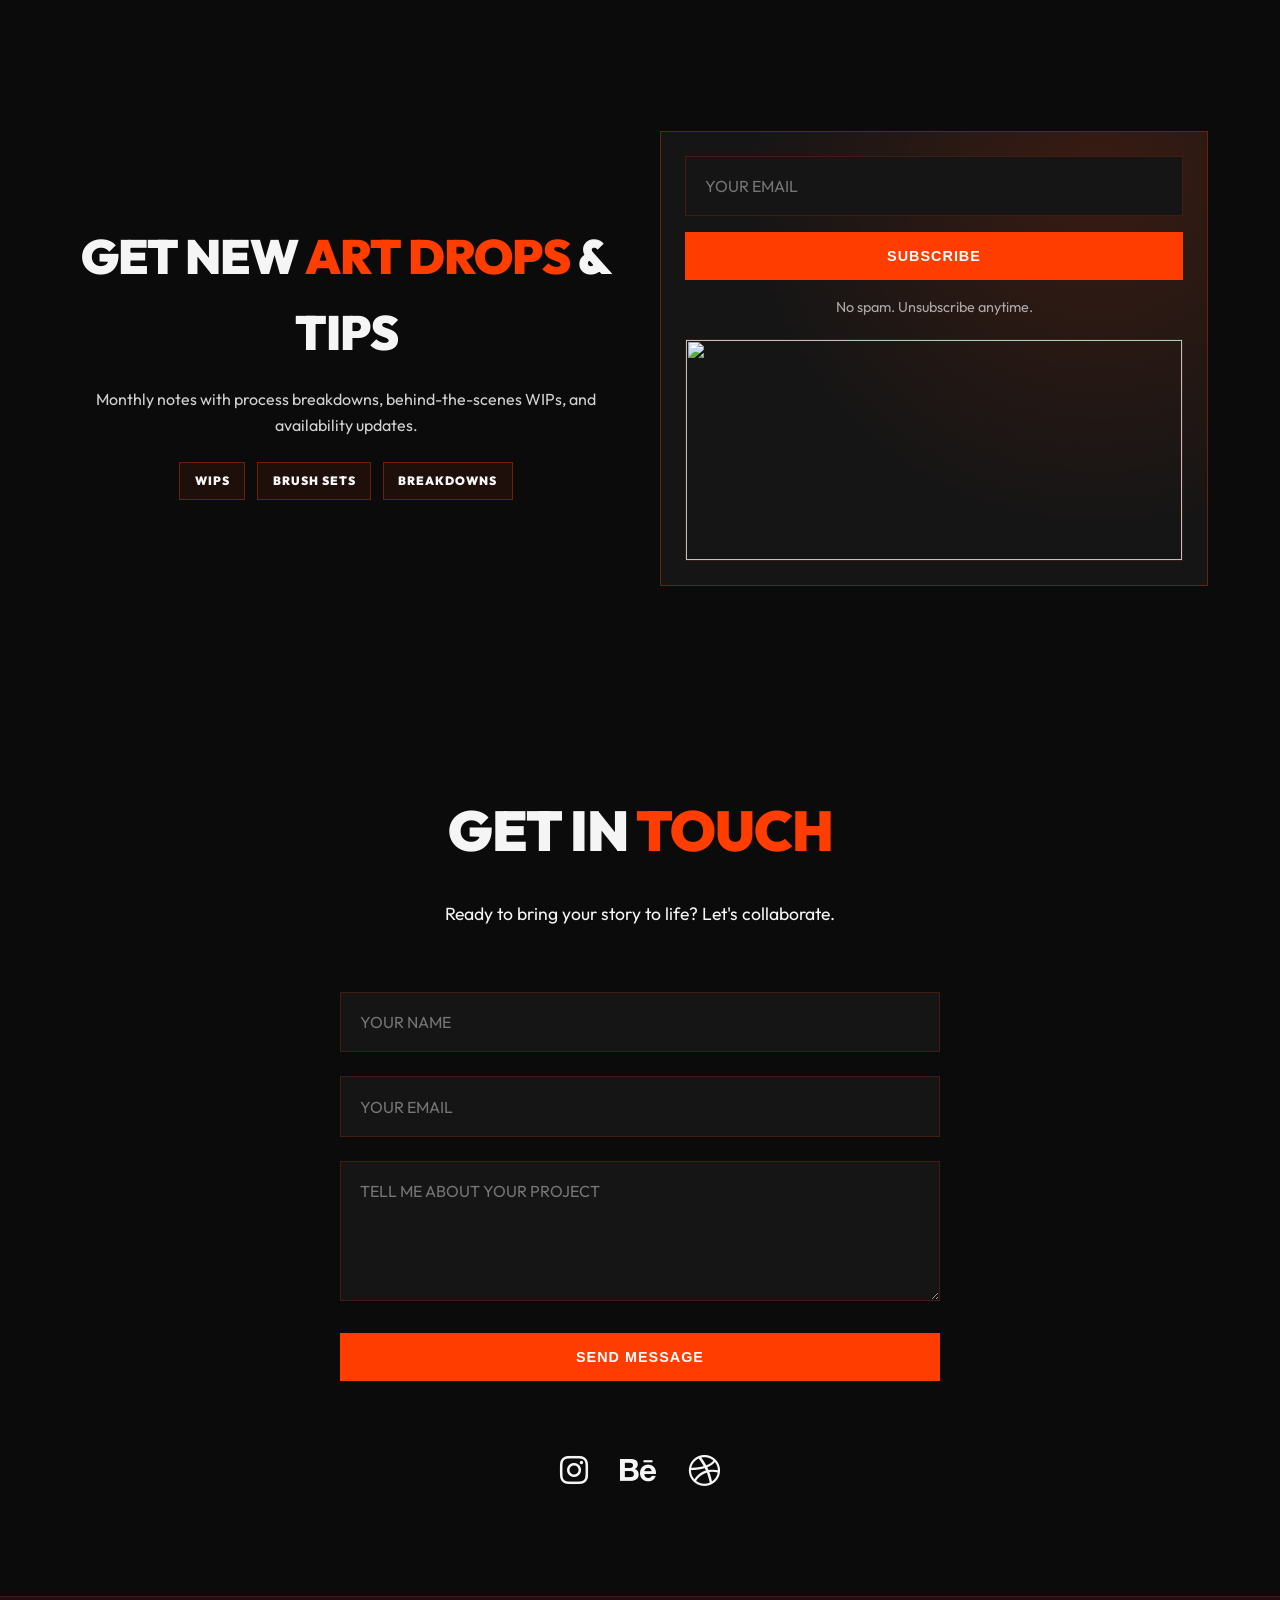
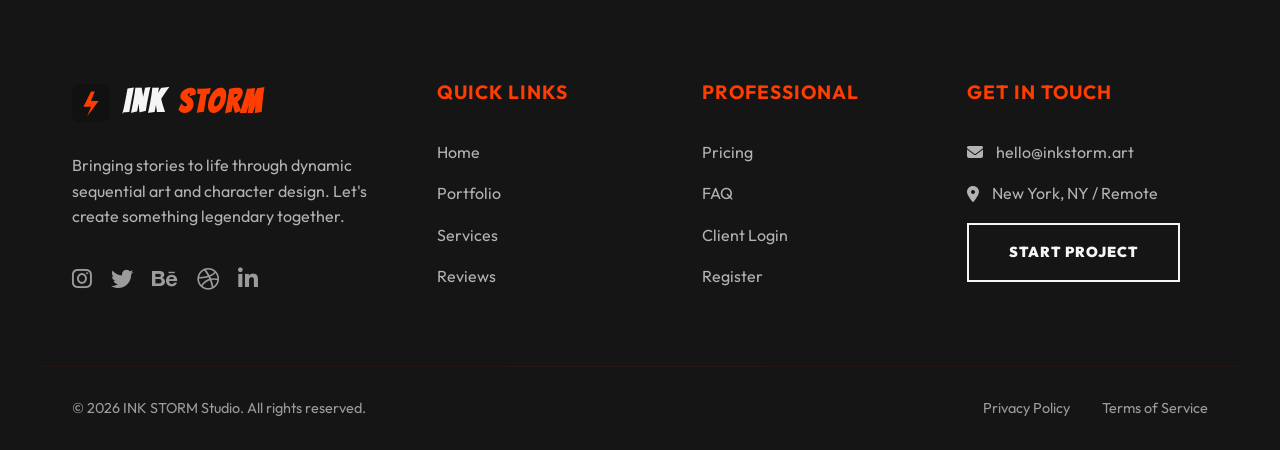
==== commit 79c57d7d: "e" ====
--- a/index.html
+++ b/index.html
@@ -1,763 +1,775 @@
-<!DOCTYPE html>
-<html lang="en" dir="ltr">
-
-<head>
-    <meta charset="UTF-8">
-    <meta name="viewport" content="width=device-width, initial-scale=1.0">
-    <title>ARTIST PORTFOLIO | Freelance Comic Book Artist</title>
-    <meta name="description"
-        content="Premium portfolio of a professional freelance comic book artist specializing in sequential art, character design, and cover illustrations.">
-    <!-- Google Fonts -->
-    <link href="https://fonts.googleapis.com/css2?family=Bangers&family=Outfit:wght@300;400;700;900&display=swap"
-        rel="stylesheet">
-    <!-- Font Awesome -->
-    <link rel="stylesheet" href="https://cdnjs.cloudflare.com/ajax/libs/font-awesome/6.4.0/css/all.min.css">
-    <!-- Lucide Icons -->
-    <script src="https://unpkg.com/lucide@latest"></script>
-    <!-- Icons -->
-    <link rel="icon" type="image/svg+xml"
-        href="data:image/svg+xml,<svg xmlns='http://www.w3.org/2000/svg' viewBox='0 0 100 100'><rect width='100' height='100' fill='%23111111' rx='20'/><path d='M50 20 L30 60 L50 60 L40 85 L70 45 L50 45 L60 20 Z' fill='%23FF3D00'/></svg>">
-    <link rel="stylesheet" href="assets/css/styles.css">
-</head>
-
-<body class="dark-mode">
-
-    <!-- Header Navigation -->
-    <header id="header">
-        <nav class="container">
-            <a href="index.html" class="logo">INK<span>STORM</span></a>
-
-            <ul class="nav-links">
-                <li><a href="#home">Home</a></li>
-                <li><a href="#portfolio">Portfolio</a></li>
-                <li><a href="#services">Services</a></li>
-                <li><a href="#testimonials">Reviews</a></li>
-                <li><a href="#pricing">Pricing</a></li>
-            </ul>
-
-            <div class="nav-actions">
-                <button id="theme-toggle" class="desktop-only" title="Toggle Theme"><i class="fas fa-moon"></i></button>
-                <button id="rtl-toggle" class="desktop-only" title="Toggle RTL"><i class="fas fa-language"></i></button>
-                <div class="header-ctas desktop-only">
-                    <a href="login.html" class="btn btn-primary">Login</a>
-                </div>
-                <button id="menu-toggle" class="mobile-only" aria-label="Toggle Menu">
-                    <span></span>
-                    <span></span>
-                    <span></span>
-                </button>
-            </div>
-        </nav>
-
-        <!-- Mobile Menu Overlay -->
-        <div id="mobile-menu">
-            <nav>
-                <ul>
-                    <li><a href="#home">Home</a></li>
-                    <li><a href="#portfolio">Portfolio</a></li>
-                    <li><a href="#services">Services</a></li>
-                    <li><a href="#testimonials">Reviews</a></li>
-                    <li><a href="#pricing">Pricing</a></li>
-                </ul>
-                <div class="mobile-menu-actions">
-                    <button id="theme-toggle-mob" class="btn-theme-mob"><i class="fas fa-moon"></i> Theme</button>
-                    <button id="rtl-toggle-mob" class="btn-rtl-mob"><i class="fas fa-language"></i> RTL</button>
-                    <a href="login.html" class="btn btn-primary">Login</a>
-                </div>
-            </nav>
-        </div>
-    </header>
-
-    <main>
-        <!-- Home Section (Hero) -->
-        <section id="home" class="hero">
-            <div class="hero-bg"></div>
-            <div class="container hero-content">
-                <h1 class="reveal">Bringing Stories to <span class="accent">Life</span> Through Art</h1>
-                <p class="reveal">Freelance Comic Artist specializing in dynamic storytelling and character design.</p>
-                <div class="hero-btns reveal">
-                    <a href="#portfolio" class="btn btn-primary">View Portfolio</a>
-                    <a href="#contact" class="btn btn-secondary">Contact Me</a>
-                </div>
-            </div>
-            <div class="floating-elements">
-                <div class="panel-outline one"></div>
-                <div class="panel-outline two"></div>
-            </div>
-        </section>
-
-        <!-- Portfolio Section -->
-        <section id="portfolio" class="portfolio">
-            <div class="container">
-                <div class="section-title">
-                    <h2 class="reveal">The <span class="accent">Portfolio</span></h2>
-                    <p class="reveal">A collection of sequential art, character designs, and cover work.</p>
-                </div>
-
-                <div class="portfolio-grid grid-system">
-                    <!-- Sequential Art -->
-                    <div class="portfolio-card reveal-up" data-category="Sequential Art">
-                        <img src="https://images.unsplash.com/photo-1541963463532-d68292c34b19?auto=format&fit=crop&q=80&w=800"
-                            alt="Sequential Comic Art 1" loading="lazy">
-                        <div class="overlay">
-                            <h3>Midnight Vigilante</h3>
-                            <p>Sequential Art</p>
-                        </div>
-                    </div>
-                    <div class="portfolio-card reveal-up" data-category="Sequential Art">
-                        <img src=" https://m.media-amazon.com/images/M/MV5BMTIxNDExNDEyOV5BMl5BanBnXkFtZTcwNDgyNTYyMQ@@._V1_.jpg"
-                            alt="Sequential Comic Art 2" loading="lazy">
-                        <div class="overlay">
-                            <h3>Neo-Tokyo Chase</h3>
-                            <p>Sequential Art</p>
-                        </div>
-                    </div>
-                    <!-- Character Design -->
-                    <div class="portfolio-card reveal-up" data-category="Character Design">
-                        <img src="https://images.unsplash.com/photo-1608889175123-8ee362201f81?auto=format&fit=crop&q=80&w=800"
-                            alt="Character Design 1" loading="lazy">
-                        <div class="overlay">
-                            <h3>The Iron Monk</h3>
-                            <p>Character Design</p>
-                        </div>
-                    </div>
-                    <div class="portfolio-card reveal-up" data-category="Character Design">
-                        <img src="https://images.unsplash.com/photo-1620336655055-088d06e36bf0?auto=format&fit=crop&q=80&w=800"
-                            alt="Character Design 2" loading="lazy">
-                        <div class="overlay">
-                            <h3>Cyber Punk Shogun</h3>
-                            <p>Character Design</p>
-                        </div>
-                    </div>
-                    <!-- Sequential Art Continued -->
-                    <div class="portfolio-card reveal-up" data-category="Sequential Art">
-                        <img src=" https://encrypted-tbn0.gstatic.com/images?q=tbn:ANd9GcRFtAAJV2Y2_CojFtjqwpbE5IW2YVXm1abmVQ&s"
-                            alt="Sequential Comic Art 3" loading="lazy">
-                        <div class="overlay">
-                            <h3>Shadow District</h3>
-                            <p>Sequential Art</p>
-                        </div>
-                    </div>
-                    <div class="portfolio-card reveal-up" data-category="Sequential Art">
-                        <img src=" https://encrypted-tbn0.gstatic.com/images?q=tbn:ANd9GcQ55fyyvBV4eh3_5QQSOQmmQaSPKl6PInerdg&s"
-                            alt="Sequential Comic Art 4" loading="lazy">
-                        <div class="overlay">
-                            <h3>Titan Rise</h3>
-                            <p>Sequential Art</p>
-                        </div>
-                    </div>
-                    <!-- Cover Art Category -->
-                    <div class="portfolio-card reveal-up" data-category="Cover Art">
-                        <img src="https://images.unsplash.com/photo-1589254065878-42c9da997008?auto=format&fit=crop&q=80&w=800"
-                            alt="Cover Art 1" loading="lazy">
-                        <div class="overlay">
-                            <h3>Eternal Horizon</h3>
-                            <p>Cover Art</p>
-                        </div>
-                    </div>
-                    <div class="portfolio-card reveal-up" data-category="Cover Art">
-                        <img src="https://images.unsplash.com/photo-1601987077677-5346c0c57d3f?auto=format&fit=crop&q=80&w=800"
-                            alt="Cover Art 2" loading="lazy">
-                        <div class="overlay">
-                            <h3>The Void Walker</h3>
-                            <p>Cover Art</p>
-                        </div>
-                    </div>
-                </div>
-            </div>
-        </section>
-
-        <!-- Character Showcase Section -->
-        <section id="characters" class="character-showcase">
-            <div class="container">
-                <div class="section-title white-text">
-                    <h2 class="reveal">Character <span class="accent">Showcase</span></h2>
-                </div>
-                <div class="showcase-grid grid-system">
-                    <div class="char-card reveal-left">
-                        <div class="char-img-wrap">
-                            <img src=" https://encrypted-tbn0.gstatic.com/images?q=tbn:ANd9GcSPVgeLuu2UOgUF-rOzdbRhACg7VTLmQjlWmg&s"
-                                alt="Character 1" loading="lazy">
-                        </div>
-                        <div class="char-info">
-                            <h3>Vanish</h3>
-                            <p>A rogue dimensional traveler with the ability to phasing through solid objects.</p>
-                        </div>
-                    </div>
-                    <div class="char-card reveal-right">
-                        <div class="char-img-wrap">
-                            <img src="https://images.unsplash.com/photo-1560942485-b2a11cc13456?auto=format&fit=crop&q=80&w=800"
-                                alt="Character 2" loading="lazy">
-                        </div>
-                        <div class="char-info">
-                            <h3>Nova Prime</h3>
-                            <p>The last surviving member of a solar-powered warrior race, searching for a new home.</p>
-                        </div>
-                    </div>
-                    <div class="char-card reveal-left">
-                        <div class="char-img-wrap">
-                            <img src="https://images.unsplash.com/photo-1534447677768-be436bb09401?auto=format&fit=crop&q=80&w=800"
-                                alt="Character 3" loading="lazy">
-                        </div>
-                        <div class="char-info">
-                            <h3>Eclipse</h3>
-                            <p>A master of lunar shadows, able to manipulate darkness to create tangible weapons.</p>
-                        </div>
-                    </div>
-                    <div class="char-card reveal-right">
-                        <div class="char-img-wrap">
-                            <img src="https://images.unsplash.com/photo-1551269901-5c5e14c25df7?auto=format&fit=crop&q=80&w=800"
-                                alt="Character 4" loading="lazy">
-                        </div>
-                        <div class="char-info">
-                            <h3>Iron Heart</h3>
-                            <p>A brilliant engineer who built a specialized exoskeleton to protect her city.</p>
-                        </div>
-                    </div>
-                    <div class="char-card reveal-left">
-                        <div class="char-img-wrap">
-                            <img src="https://images.unsplash.com/photo-1542332213-9b5a5a3fad35?auto=format&fit=crop&q=80&w=800"
-                                alt="Character 5" loading="lazy">
-                        </div>
-                        <div class="char-info">
-                            <h3>Storm Weaver</h3>
-                            <p>Born from the eye of a hurricane, he commands the winds and lightning.</p>
-                        </div>
-                    </div>
-                    <div class="char-card reveal-right">
-                        <div class="char-img-wrap">
-                            <img src="https://images.unsplash.com/photo-1618336753974-aae8e04506aa?auto=format&fit=crop&q=80&w=800"
-                                alt="Character 6" loading="lazy">
-                        </div>
-                        <div class="char-info">
-                            <h3>Glitch</h3>
-                            <p>A digital entity that manifests in the physical world through electric currents.</p>
-                        </div>
-                    </div>
-                    <div class="char-card reveal-left">
-                        <div class="char-img-wrap">
-                            <img src=" https://encrypted-tbn0.gstatic.com/images?q=tbn:ANd9GcShuYqgXL_hWsWYA1QazhdBPGIyTZ-LREHZuQ&s"
-                                alt="Character 7" loading="lazy">
-                        </div>
-                        <div class="char-info">
-                            <h3>The Warden</h3>
-                            <p>A timeless guardian of the ancient forest, more wood and stone than man.</p>
-                        </div>
-                    </div>
-                    <div class="char-card reveal-right">
-                        <div class="char-img-wrap">
-                            <img src=" https://encrypted-tbn0.gstatic.com/images?q=tbn:ANd9GcR5u9lksgiMEWJ6_tqLr-Mhvjyv5ZAUgdIj7A&s"
-                                alt="Character 8" loading="lazy">
-                        </div>
-                        <div class="char-info">
-                            <h3>Solaris</h3>
-                            <p>Infused with the core of a dying star, she radiates pure thermal energy.</p>
-                        </div>
-                    </div>
-                </div>
-            </div>
-        </section>
-
-        <!-- Cover Art Section -->
-        <section id="covers" class="covers">
-            <div class="container">
-                <div class="section-title">
-                    <h2 class="reveal">Legendary <span class="accent">Covers</span></h2>
-                </div>
-            </div>
-            <div class="covers-wrapper">
-                <button class="slider-btn prev-btn" aria-label="Previous Cover"><i class="fas fa-chevron-left"></i></button>
-                <div class="covers-scroll-container">
-                    <div class="cover-card">
-                        <img src="https://images.unsplash.com/photo-1612036782180-6f0b6cd846fe?auto=format&fit=crop&q=80&w=1000"
-                            alt="Cover Art 1" loading="lazy">
-                    </div>
-                    <div class="cover-card">
-                        <img src="https://images.unsplash.com/photo-1588497859490-85d1c17db96d?auto=format&fit=crop&q=80&w=1000"
-                            alt="Cover Art 2" loading="lazy">
-                    </div>
-                    <div class="cover-card">
-                        <img src="https://images.unsplash.com/photo-1571757767119-68b8dbed8c97?auto=format&fit=crop&q=80&w=1000"
-                            alt="Cover Art 3" loading="lazy">
-                    </div>
-                    <div class="cover-card">
-                        <img src="https://images.unsplash.com/photo-1626814026160-2237a95fc5a0?auto=format&fit=crop&q=80&w=1000"
-                            alt="Cover Art 4" loading="lazy">
-                    </div>
-                </div>
-                <button class="slider-btn next-btn" aria-label="Next Cover"><i class="fas fa-chevron-right"></i></button>
-            </div>
-        </section>
-
-        <!-- About Section -->
-        <section id="about" class="about">
-            <div class="container about-grid">
-                <div class="about-image reveal-left">
-                    <div class="sketch-lines-bg"></div>
-                    <img src="https://images.unsplash.com/photo-1544256718-3bcf237f3974?auto=format&fit=crop&q=80&w=1200"
-                        alt="Artist at work - Sketching at drawing board">
-                    <div class="panel-accent-tag">EST. 2014</div>
-                </div>
-                <div class="about-text reveal-right">
-                    <h2 class="section-title-alt">The <span class="accent">Artist</span> Behind the Ink</h2>
-                    <p>With over 10 years of experience in the comic book industry, I specialize in creating visceral,
-                        story-driven artwork that leaps off the page. My style is a blend of classic comic ink-work and
-                        modern cinematic composition.</p>
-                    <div class="stats-comic-grid">
-                        <div class="stat-panel reveal-up">
-                            <i data-lucide="layers" class="stat-icon"></i>
-                            <div class="stat-content">
-                                <span class="stat-num">50+</span>
-                                <span class="stat-label">Published Covers</span>
-                            </div>
-                        </div>
-                        <div class="stat-panel reveal-up">
-                            <i data-lucide="book-open" class="stat-icon"></i>
-                            <div class="stat-content">
-                                <span class="stat-num">12+</span>
-                                <span class="stat-label">Graphic Novels</span>
-                            </div>
-                        </div>
-                    </div>
-                </div>
-            </div>
-        </section>
-
-        <!-- Services Section -->
-        <section id="services" class="services">
-            <div class="container">
-                <div class="section-title">
-                    <h2 class="reveal">What I <span class="accent">Deliver</span></h2>
-                    <p class="reveal">Production-ready art for indie, studio, and personal commissions.</p>
-                </div>
-
-                <div class="services-grid grid-system">
-                    <article class="service-card reveal-up">
-                        <div class="service-media">
-                            <img src="https://encrypted-tbn0.gstatic.com/images?q=tbn:ANd9GcRFGU29A18eCFbpiIdFGYm3JIPCD7AmHaKdYQ&s"
-                                alt="Sequential comic page work" loading="lazy">
-                        </div>
-                        <h3>Sequential Pages</h3>
-                        <p>Pencils, inks, and full storytelling beats with cinematic panel flow.</p>
-                    </article>
-
-                    <article class="service-card reveal-up">
-                        <div class="service-media">
-                            <img src=" https://encrypted-tbn0.gstatic.com/images?q=tbn:ANd9GcQwURLNdU3siMjlu_3Z4hp857tt3Ac_Yzmu_g&s"
-                                alt="Character design turnaround sheets" loading="lazy">
-                        </div>
-                        <h3>Character Design</h3>
-                        <p>Turnarounds, expressions, silhouettes, and costume exploration.</p>
-                    </article>
-
-                    <article class="service-card reveal-up">
-                        <div class="service-media">
-                            <img src="https://images.unsplash.com/photo-1513475382585-d06e58bcb0e0?auto=format&fit=crop&q=80&w=1200"
-                                alt="Cover illustration concept" loading="lazy">
-                        </div>
-                        <h3>Cover Art</h3>
-                        <p>High-impact compositions engineered for thumbnails and shelves.</p>
-                    </article>
-
-                    <article class="service-card reveal-up">
-                        <div class="service-media">
-                            <img src="https://images.unsplash.com/photo-1518709268805-4e9042af9f23?auto=format&fit=crop&q=80&w=1200"
-                                alt="Storyboarding art" loading="lazy">
-                        </div>
-                        <h3>Storyboarding</h3>
-                        <p>Visualizing scripts for film, animation, and advertising with clarity.</p>
-                    </article>
-
-                    <article class="service-card reveal-up">
-                        <div class="service-media">
-                            <img src="https://images.unsplash.com/photo-1536440136628-849c177e76a1?auto=format&fit=crop&q=80&w=1200"
-                                alt="Promotional art" loading="lazy">
-                        </div>
-                        <h3>Promotional Art</h3>
-                        <p>Stunning posters and social media assets to build hype for your launch.</p>
-                    </article>
-
-                    <article class="service-card reveal-up">
-                        <div class="service-media">
-                            <img src=" https://encrypted-tbn0.gstatic.com/images?q=tbn:ANd9GcSqaQzARXkGH6pZ6Ixces3VHs_AbFY7MKUjxw&s"
-                                alt="Concept art" loading="lazy">
-                        </div>
-                        <h3>Concept Design</h3>
-                        <p>World-building through environments, tech, and creature designs.</p>
-                    </article>
-                </div>
-            </div>
-        </section>
-
-        <!-- Process Section -->
-        <section id="process" class="process">
-            <div class="container">
-                <div class="section-title">
-                    <h2 class="reveal">From <span class="accent">Script</span> to Print</h2>
-                    <p class="reveal">A clean workflow with clear milestones, fast feedback loops, and zero surprises.
-                    </p>
-                </div>
-
-                <div class="process-grid">
-                    <div class="process-steps">
-                        <div class="process-step reveal-left">
-                            <span class="step-badge">01</span>
-                            <div>
-                                <h3>Brief + Reference</h3>
-                                <p>We align on tone, style targets, deadlines, and deliverables.</p>
-                            </div>
-                        </div>
-                        <div class="process-step reveal-left">
-                            <span class="step-badge">02</span>
-                            <div>
-                                <h3>Thumbnails</h3>
-                                <p>Rapid layout passes to lock story clarity and panel rhythm.</p>
-                            </div>
-                        </div>
-                        <div class="process-step reveal-left">
-                            <span class="step-badge">03</span>
-                            <div>
-                                <h3>Pencils &amp; Inks</h3>
-                                <p>Clean linework, confident silhouettes, and readable values.</p>
-                            </div>
-                        </div>
-                        <div class="process-step reveal-left">
-                            <span class="step-badge">04</span>
-                            <div>
-                                <h3>Final Delivery</h3>
-                                <p>Print-ready files: layered PSD/TIF + flattened PNG/JPG as needed.</p>
-                            </div>
-                        </div>
-                    </div>
-
-                    <div class="process-visual reveal-right" aria-hidden="true">
-                        <img src="https://images.unsplash.com/photo-1522202176988-66273c2fd55f?auto=format&fit=crop&q=80&w=1200"
-                            alt="" loading="lazy">
-                        <div class="process-overlay"></div>
-                    </div>
-                </div>
-            </div>
-        </section>
-
-        <!-- Testimonials Section -->
-        <section id="testimonials" class="testimonials">
-            <div class="container">
-                <div class="section-title">
-                    <h2 class="reveal">Client <span class="accent">Reviews</span></h2>
-                    <p class="reveal">What writers, editors, and creators say after we ship.</p>
-                </div>
-
-                <div class="testimonials-grid grid-system">
-                    <figure class="quote-card reveal-up">
-                        <blockquote>“Every panel landed emotionally. The page flow was razor sharp and the deadlines
-                            were solid.”</blockquote>
-                        <figcaption>
-                            <span class="quote-name">A. Rivera</span>
-                            <span class="quote-role">Indie Writer</span>
-                        </figcaption>
-                    </figure>
-
-                    <figure class="quote-card reveal-up">
-                        <blockquote>“The character sheets were production-ready. Clean silhouettes and great costume
-                            iteration.”</blockquote>
-                        <figcaption>
-                            <span class="quote-name">M. Chen</span>
-                            <span class="quote-role">Art Director</span>
-                        </figcaption>
-                    </figure>
-
-                    <figure class="quote-card reveal-up">
-                        <blockquote>“Cover concepts popped at thumbnail size. Strong values and readable focal points.”
-                        </blockquote>
-                        <figcaption>
-                            <span class="quote-name">K. Patel</span>
-                            <span class="quote-role">Editor</span>
-                        </figcaption>
-                    </figure>
-                </div>
-            </div>
-        </section>
-
-        <!-- Pricing Section -->
-        <section id="pricing" class="pricing">
-            <div class="container">
-                <div class="section-title">
-                    <h2 class="reveal">Simple <span class="accent">Pricing</span></h2>
-                    <p class="reveal">Flexible options for one-shots, minis, and ongoing series.</p>
-                </div>
-
-                <div class="pricing-grid grid-system">
-                    <div class="price-card reveal-left">
-                        <div class="price-header">
-                            <h3>Starter</h3>
-                            <div class="price-tag">
-                                <span class="currency">$</span><span class="amount">150</span><span class="per">+</span>
-                            </div>
-                        </div>
-                        <ul class="price-list">
-                            <li>Single character concept</li>
-                            <li>1 cover sketch option</li>
-                            <li>72-hour feedback window</li>
-                        </ul>
-                        <a href="#contact" class="btn btn-secondary">Request Quote</a>
-                    </div>
-
-                    <div class="price-card featured reveal-up">
-                        <div class="price-header">
-                            <h3>Series</h3>
-                            <div class="price-tag">
-                                <span class="currency">$</span><span class="amount">450</span><span class="per">+</span>
-                            </div>
-                        </div>
-                        <ul class="price-list">
-                            <li>Sequential pages (batch rate)</li>
-                            <li>Consistent cast sheets</li>
-                            <li>Priority scheduling</li>
-                        </ul>
-                        <a href="#contact" class="btn btn-primary">Start a Project</a>
-                    </div>
-
-                    <div class="price-card reveal-right">
-                        <div class="price-header">
-                            <h3>Premium</h3>
-                            <div class="price-tag">
-                                <span class="currency">$</span><span class="amount">950</span><span class="per">+</span>
-                            </div>
-                        </div>
-                        <ul class="price-list">
-                            <li>High-detail painted cover</li>
-                            <li>Print + promo exports</li>
-                            <li>Art direction support</li>
-                        </ul>
-                        <a href="#contact" class="btn btn-secondary">Book Premium</a>
-                    </div>
-                </div>
-            </div>
-        </section>
-
-        <!-- Tools Section -->
-        <section id="tools" class="tools">
-            <div class="container">
-                <div class="section-title">
-                    <h2 class="reveal">My <span class="accent">Toolbox</span></h2>
-                    <p class="reveal">A fast pipeline built for clean inks, strong values, and quick revisions.</p>
-                </div>
-
-                <div class="tools-grid grid-system">
-                    <div class="tool-tile reveal-up">
-                        <div class="tool-icon" aria-hidden="true"><i data-lucide="pen-tool"></i></div>
-                        <h3>Inking</h3>
-                        <p>Brush sets tuned for crisp lines and expressive strokes.</p>
-                    </div>
-                    <div class="tool-tile reveal-up">
-                        <div class="tool-icon" aria-hidden="true"><i data-lucide="layers"></i></div>
-                        <h3>Layered Files</h3>
-                        <p>Organized PSDs for lettering, color, and easy handoff.</p>
-                    </div>
-                    <div class="tool-tile reveal-up">
-                        <div class="tool-icon" aria-hidden="true"><i data-lucide="zap"></i></div>
-                        <h3>Speed Pass</h3>
-                        <p>Thumbnail-to-pencils in a snap while keeping readability first.</p>
-                    </div>
-                    <div class="tool-tile reveal-up">
-                        <div class="tool-icon" aria-hidden="true"><i data-lucide="printer"></i></div>
-                        <h3>Print Specs</h3>
-                        <p>Bleeds, safe areas, and export profiles for common trims.</p>
-                    </div>
-                </div>
-            </div>
-        </section>
-
-        <!-- FAQ Section -->
-        <section id="faq" class="faq">
-            <div class="container">
-                <div class="section-title">
-                    <h2 class="reveal">Quick <span class="accent">FAQ</span></h2>
-                    <p class="reveal">The most common questions, answered upfront.</p>
-                </div>
-
-                <div class="faq-grid">
-                    <details class="faq-item reveal-left">
-                        <summary>What files do you deliver?</summary>
-                        <p>Layered working files plus flattened exports sized for print and web.</p>
-                    </details>
-                    <details class="faq-item reveal-left">
-                        <summary>Do you work from scripts or outlines?</summary>
-                        <p>Both. Full scripts are ideal, but strong outlines can work with a quick planning call.</p>
-                    </details>
-                    <details class="faq-item reveal-right">
-                        <summary>How many revision rounds are included?</summary>
-                        <p>Typically 2 rounds on thumbnails/pencils and 1 light pass on inks (project-dependent).</p>
-                    </details>
-                    <details class="faq-item reveal-right">
-                        <summary>What’s the usual turnaround time?</summary>
-                        <p>It depends on complexity and schedule, but I’ll confirm a timeline before we begin.</p>
-                    </details>
-                </div>
-            </div>
-        </section>
-
-        <!-- Insights Section -->
-        <section id="insights" class="insights">
-            <div class="container">
-                <div class="section-title">
-                    <h2 class="reveal">Studio <span class="accent">Insights</span></h2>
-                    <p class="reveal">Mini-posts on storytelling, composition, and production tips.</p>
-                </div>
-
-                <div class="insights-grid grid-system">
-                    <article class="insight-card reveal-up">
-                        <div class="insight-media">
-                            <img src="https://images.unsplash.com/photo-1526498460520-4c246339dccb?auto=format&fit=crop&q=80&w=1200"
-                                alt="Notebook and planning for story beats" loading="lazy">
-                        </div>
-                        <h3>Clean Handoffs</h3>
-                        <p>How to pace action with quiet beats so the page breathes.</p>
-                    </article>
-                    <article class="insight-card reveal-up">
-                        <div class="insight-media">
-                            <img src="https://encrypted-tbn0.gstatic.com/images?q=tbn:ANd9GcQg97g6UqIxYzXmpFftXJqCfiUVEh0zpzBmdw&s"
-                                alt="Computer and creative workflow" loading="lazy">
-                        </div>
-                        <h3>Panel Rhythm</h3>
-                        <p>Layer naming, exports, and specs that help your letterer and colorist.</p>
-                    </article>
-                    <article class="insight-card reveal-up">
-                        <div class="insight-media">
-                            <img src=" https://encrypted-tbn0.gstatic.com/images?q=tbn:ANd9GcQV1lRiN0S0WTOVYiHweUowI6UWImnKOxCSww&s"
-                                alt="Moodboard and references for characters" loading="lazy">
-                        </div>
-                        <h3>Reference That Works</h3>
-                        <p>Turn vague inspiration into clear direction in a single doc.</p>
-                    </article>
-                </div>
-            </div>
-        </section>
-
-        <!-- Newsletter Section -->
-        <section id="newsletter" class="newsletter">
-            <div class="container newsletter-grid">
-                <div class="newsletter-text reveal-left">
-                    <h2>Get new <span class="accent">art drops</span> &amp; tips</h2>
-                    <p>Monthly notes with process breakdowns, behind-the-scenes WIPs, and availability updates.</p>
-                    <div class="newsletter-highlights" aria-hidden="true">
-                        <span class="chip">WIPs</span>
-                        <span class="chip">Brush Sets</span>
-                        <span class="chip">Breakdowns</span>
-                    </div>
-                </div>
-                <div class="newsletter-card reveal-right">
-                    <form class="newsletter-form">
-                        <label class="sr-only" for="newsletter-email">Email</label>
-                        <input type="email" id="newsletter-email" name="newsletter-email" placeholder="YOUR EMAIL"
-                            required>
-                        <button type="submit" class="btn btn-primary full-width">Subscribe</button>
-                        <p class="newsletter-note">No spam. Unsubscribe anytime.</p>
-                    </form>
-                    <div class="newsletter-art" aria-hidden="true">
-                        <img src="https://images.unsplash.com/photo-1513542789411-b6a5d4f31634?auto=format&fit=crop&q=80&w=1200"
-                            alt="" loading="lazy">
-                    </div>
-                </div>
-            </div>
-        </section>
-
-        <!-- Contact Section -->
-        <section id="contact" class="contact">
-            <div class="container">
-                <div class="section-title">
-                    <h2 class="reveal">Get in <span class="accent">Touch</span></h2>
-                    <p class="reveal">Ready to bring your story to life? Let's collaborate.</p>
-                </div>
-                <div class="contact-form-container">
-                    <form id="contact-form">
-                        <div class="form-group">
-                            <input type="text" id="name" name="name" placeholder="YOUR NAME" required>
-                        </div>
-                        <div class="form-group">
-                            <input type="email" id="email" name="email" placeholder="YOUR EMAIL" required>
-                        </div>
-                        <div class="form-group">
-                            <textarea id="message" name="message" rows="5" placeholder="TELL ME ABOUT YOUR PROJECT"
-                                required></textarea>
-                        </div>
-                        <button type="submit" class="btn btn-primary full-width">SEND MESSAGE</button>
-                    </form>
-                </div>
-                <div class="social-links">
-                    <a href="#" class="social-icon" aria-label="Instagram"><i class="fab fa-instagram"></i></a>
-                    <a href="#" class="social-icon" aria-label="Behance"><i class="fab fa-behance"></i></a>
-                    <a href="#" class="social-icon" aria-label="Dribbble"><i class="fab fa-dribbble"></i></a>
-                </div>
-            </div>
-        </section>
-    </main>
-
-    <!-- Detailed Footer -->
-    <footer class="footer-detailed">
-        <div class="container footer-grid">
-            <!-- Brand Column -->
-            <div class="footer-col brand-col">
-                <a href="index.html" class="logo">INK<span>STORM</span></a>
-                <p class="footer-desc">Bringing stories to life through dynamic sequential art and character design.
-                    Let's create something legendary together.</p>
-                <div class="footer-socials">
-                    <a href="#" aria-label="Instagram"><i class="fab fa-instagram"></i></a>
-                    <a href="#" aria-label="Twitter"><i class="fab fa-twitter"></i></a>
-                    <a href="#" aria-label="Behance"><i class="fab fa-behance"></i></a>
-                    <a href="#" aria-label="Dribbble"><i class="fab fa-dribbble"></i></a>
-                    <a href="#" aria-label="LinkedIn"><i class="fab fa-linkedin-in"></i></a>
-                </div>
-            </div>
-
-            <!-- Links Column 1 -->
-            <div class="footer-col">
-                <h4>Quick Links</h4>
-                <ul class="footer-nav">
-                    <li><a href="#home">Home</a></li>
-                    <li><a href="#portfolio">Portfolio</a></li>
-                    <li><a href="#services">Services</a></li>
-                    <li><a href="#testimonials">Reviews</a></li>
-                </ul>
-            </div>
-
-            <!-- Links Column 2 -->
-            <div class="footer-col">
-                <h4>Professional</h4>
-                <ul class="footer-nav">
-                    <li><a href="#pricing">Pricing</a></li>
-                    <li><a href="#faq">FAQ</a></li>
-                    <li><a href="login.html">Client Login</a></li>
-                    <li><a href="register.html">Register</a></li>
-                </ul>
-            </div>
-
-            <!-- Contact Column -->
-            <div class="footer-col">
-                <h4>Get in Touch</h4>
-                <div class="footer-contact">
-                    <p><i class="fas fa-envelope"></i> hello@inkstorm.art</p>
-                    <p><i class="fas fa-map-marker-alt"></i> New York, NY / Remote</p>
-                    <a href="#contact" class="btn btn-secondary">Start Project</a>
-                </div>
-            </div>
-        </div>
-        <div class="container footer-bottom">
-            <p>&copy; 2026 INK STORM Studio. All rights reserved.</p>
-            <div class="legal-links">
-                <a href="#">Privacy Policy</a>
-                <a href="#">Terms of Service</a>
-            </div>
-        </div>
-    </footer>
-
-    <!-- Back to Top Button -->
-    <button id="back-to-top" aria-label="Back to Top" title="Back to Top">
-        <i class="fas fa-arrow-up"></i>
-    </button>
-
-    <!-- Scripts -->
-    <script src="assets/js/script.js"></script>
-</body>
-
-</html>
+<!DOCTYPE html>
+<html lang="en" dir="ltr">
+
+<head>
+    <meta charset="UTF-8">
+    <meta name="viewport" content="width=device-width, initial-scale=1.0">
+    <title>ARTIST PORTFOLIO | Freelance Comic Book Artist</title>
+    <meta name="description"
+        content="Premium portfolio of a professional freelance comic book artist specializing in sequential art, character design, and cover illustrations.">
+    <!-- Google Fonts -->
+    <link href="https://fonts.googleapis.com/css2?family=Bangers&family=Outfit:wght@300;400;700;900&display=swap"
+        rel="stylesheet">
+    <!-- Font Awesome -->
+    <link rel="stylesheet" href="https://cdnjs.cloudflare.com/ajax/libs/font-awesome/6.4.0/css/all.min.css">
+    <!-- Lucide Icons -->
+    <script src="https://unpkg.com/lucide@latest"></script>
+    <!-- Icons -->
+    <link rel="icon" type="image/svg+xml"
+        href="data:image/svg+xml,<svg xmlns='http://www.w3.org/2000/svg' viewBox='0 0 100 100'><rect width='100' height='100' fill='%23111111' rx='20'/><path d='M50 20 L30 60 L50 60 L40 85 L70 45 L50 45 L60 20 Z' fill='%23FF3D00'/></svg>">
+    <link rel="stylesheet" href="assets/css/styles.css">
+</head>
+
+<body class="dark-mode">
+
+    <!-- Header Navigation -->
+    <header id="header">
+        <nav class="container">
+            <a href="index.html" class="logo">
+                <svg class="logo-icon" xmlns="http://www.w3.org/2000/svg" viewBox="0 0 100 100">
+                    <rect width="100" height="100" fill="#111111" rx="20"/>
+                    <path d="M50 20 L30 60 L50 60 L40 85 L70 45 L50 45 L60 20 Z" fill="#FF3D00"/>
+                </svg>
+                INK<span>STORM</span>
+            </a>
+
+            <ul class="nav-links">
+                <li><a href="#home">Home</a></li>
+                <li><a href="#portfolio">Portfolio</a></li>
+                <li><a href="#services">Services</a></li>
+                <li><a href="#testimonials">Reviews</a></li>
+                <li><a href="#pricing">Pricing</a></li>
+            </ul>
+
+            <div class="nav-actions">
+                <button id="theme-toggle" class="desktop-only" title="Toggle Theme"><i class="fas fa-moon"></i></button>
+                <button id="rtl-toggle" class="desktop-only" title="Toggle RTL"><i class="fas fa-language"></i></button>
+                <div class="header-ctas desktop-only">
+                    <a href="login.html" class="btn btn-primary">Login</a>
+                </div>
+                <button id="menu-toggle" class="mobile-only" aria-label="Toggle Menu">
+                    <span></span>
+                    <span></span>
+                    <span></span>
+                </button>
+            </div>
+        </nav>
+
+        <!-- Mobile Menu Overlay -->
+        <div id="mobile-menu">
+            <nav>
+                <ul>
+                    <li><a href="#home">Home</a></li>
+                    <li><a href="#portfolio">Portfolio</a></li>
+                    <li><a href="#services">Services</a></li>
+                    <li><a href="#testimonials">Reviews</a></li>
+                    <li><a href="#pricing">Pricing</a></li>
+                </ul>
+                <div class="mobile-menu-actions">
+                    <button id="theme-toggle-mob" class="btn-theme-mob"><i class="fas fa-moon"></i> Theme</button>
+                    <button id="rtl-toggle-mob" class="btn-rtl-mob"><i class="fas fa-language"></i> RTL</button>
+                    <a href="login.html" class="btn btn-primary">Login</a>
+                </div>
+            </nav>
+        </div>
+    </header>
+
+    <main>
+        <!-- Home Section (Hero) -->
+        <section id="home" class="hero">
+            <div class="hero-bg"></div>
+            <div class="container hero-content">
+                <h1 class="reveal">Bringing Stories to <span class="accent">Life</span> Through Art</h1>
+                <p class="reveal">Freelance Comic Artist specializing in dynamic storytelling and character design.</p>
+                <div class="hero-btns reveal">
+                    <a href="#portfolio" class="btn btn-primary">View Portfolio</a>
+                    <a href="#contact" class="btn btn-secondary">Contact Me</a>
+                </div>
+            </div>
+            <div class="floating-elements">
+                <div class="panel-outline one"></div>
+                <div class="panel-outline two"></div>
+            </div>
+        </section>
+
+        <!-- Portfolio Section -->
+        <section id="portfolio" class="portfolio">
+            <div class="container">
+                <div class="section-title">
+                    <h2 class="reveal">The <span class="accent">Portfolio</span></h2>
+                    <p class="reveal">A collection of sequential art, character designs, and cover work.</p>
+                </div>
+
+                <div class="portfolio-grid grid-system">
+                    <!-- Sequential Art -->
+                    <div class="portfolio-card reveal-up" data-category="Sequential Art">
+                        <img src="https://images.unsplash.com/photo-1541963463532-d68292c34b19?auto=format&fit=crop&q=80&w=800"
+                            alt="Sequential Comic Art 1" loading="lazy">
+                        <div class="overlay">
+                            <h3>Midnight Vigilante</h3>
+                            <p>Sequential Art</p>
+                        </div>
+                    </div>
+                    <div class="portfolio-card reveal-up" data-category="Sequential Art">
+                        <img src=" https://m.media-amazon.com/images/M/MV5BMTIxNDExNDEyOV5BMl5BanBnXkFtZTcwNDgyNTYyMQ@@._V1_.jpg"
+                            alt="Sequential Comic Art 2" loading="lazy">
+                        <div class="overlay">
+                            <h3>Neo-Tokyo Chase</h3>
+                            <p>Sequential Art</p>
+                        </div>
+                    </div>
+                    <!-- Character Design -->
+                    <div class="portfolio-card reveal-up" data-category="Character Design">
+                        <img src="https://images.unsplash.com/photo-1608889175123-8ee362201f81?auto=format&fit=crop&q=80&w=800"
+                            alt="Character Design 1" loading="lazy">
+                        <div class="overlay">
+                            <h3>The Iron Monk</h3>
+                            <p>Character Design</p>
+                        </div>
+                    </div>
+                    <div class="portfolio-card reveal-up" data-category="Character Design">
+                        <img src="https://images.unsplash.com/photo-1620336655055-088d06e36bf0?auto=format&fit=crop&q=80&w=800"
+                            alt="Character Design 2" loading="lazy">
+                        <div class="overlay">
+                            <h3>Cyber Punk Shogun</h3>
+                            <p>Character Design</p>
+                        </div>
+                    </div>
+                    <!-- Sequential Art Continued -->
+                    <div class="portfolio-card reveal-up" data-category="Sequential Art">
+                        <img src=" https://encrypted-tbn0.gstatic.com/images?q=tbn:ANd9GcRFtAAJV2Y2_CojFtjqwpbE5IW2YVXm1abmVQ&s"
+                            alt="Sequential Comic Art 3" loading="lazy">
+                        <div class="overlay">
+                            <h3>Shadow District</h3>
+                            <p>Sequential Art</p>
+                        </div>
+                    </div>
+                    <div class="portfolio-card reveal-up" data-category="Sequential Art">
+                        <img src=" https://encrypted-tbn0.gstatic.com/images?q=tbn:ANd9GcQ55fyyvBV4eh3_5QQSOQmmQaSPKl6PInerdg&s"
+                            alt="Sequential Comic Art 4" loading="lazy">
+                        <div class="overlay">
+                            <h3>Titan Rise</h3>
+                            <p>Sequential Art</p>
+                        </div>
+                    </div>
+                    <!-- Cover Art Category -->
+                    <div class="portfolio-card reveal-up" data-category="Cover Art">
+                        <img src="https://images.unsplash.com/photo-1589254065878-42c9da997008?auto=format&fit=crop&q=80&w=800"
+                            alt="Cover Art 1" loading="lazy">
+                        <div class="overlay">
+                            <h3>Eternal Horizon</h3>
+                            <p>Cover Art</p>
+                        </div>
+                    </div>
+                    <div class="portfolio-card reveal-up" data-category="Cover Art">
+                        <img src="https://images.unsplash.com/photo-1601987077677-5346c0c57d3f?auto=format&fit=crop&q=80&w=800"
+                            alt="Cover Art 2" loading="lazy">
+                        <div class="overlay">
+                            <h3>The Void Walker</h3>
+                            <p>Cover Art</p>
+                        </div>
+                    </div>
+                </div>
+            </div>
+        </section>
+
+        <!-- Character Showcase Section -->
+        <section id="characters" class="character-showcase">
+            <div class="container">
+                <div class="section-title white-text">
+                    <h2 class="reveal">Character <span class="accent">Showcase</span></h2>
+                </div>
+                <div class="showcase-grid grid-system">
+                    <div class="char-card reveal-left">
+                        <div class="char-img-wrap">
+                            <img src=" https://encrypted-tbn0.gstatic.com/images?q=tbn:ANd9GcSPVgeLuu2UOgUF-rOzdbRhACg7VTLmQjlWmg&s"
+                                alt="Character 1" loading="lazy">
+                        </div>
+                        <div class="char-info">
+                            <h3>Vanish</h3>
+                            <p>A rogue dimensional traveler with the ability to phasing through solid objects.</p>
+                        </div>
+                    </div>
+                    <div class="char-card reveal-right">
+                        <div class="char-img-wrap">
+                            <img src="https://images.unsplash.com/photo-1560942485-b2a11cc13456?auto=format&fit=crop&q=80&w=800"
+                                alt="Character 2" loading="lazy">
+                        </div>
+                        <div class="char-info">
+                            <h3>Nova Prime</h3>
+                            <p>The last surviving member of a solar-powered warrior race, searching for a new home.</p>
+                        </div>
+                    </div>
+                    <div class="char-card reveal-left">
+                        <div class="char-img-wrap">
+                            <img src="https://images.unsplash.com/photo-1534447677768-be436bb09401?auto=format&fit=crop&q=80&w=800"
+                                alt="Character 3" loading="lazy">
+                        </div>
+                        <div class="char-info">
+                            <h3>Eclipse</h3>
+                            <p>A master of lunar shadows, able to manipulate darkness to create tangible weapons.</p>
+                        </div>
+                    </div>
+                    <div class="char-card reveal-right">
+                        <div class="char-img-wrap">
+                            <img src="https://images.unsplash.com/photo-1551269901-5c5e14c25df7?auto=format&fit=crop&q=80&w=800"
+                                alt="Character 4" loading="lazy">
+                        </div>
+                        <div class="char-info">
+                            <h3>Iron Heart</h3>
+                            <p>A brilliant engineer who built a specialized exoskeleton to protect her city.</p>
+                        </div>
+                    </div>
+                    <div class="char-card reveal-left">
+                        <div class="char-img-wrap">
+                            <img src="https://images.unsplash.com/photo-1542332213-9b5a5a3fad35?auto=format&fit=crop&q=80&w=800"
+                                alt="Character 5" loading="lazy">
+                        </div>
+                        <div class="char-info">
+                            <h3>Storm Weaver</h3>
+                            <p>Born from the eye of a hurricane, he commands the winds and lightning.</p>
+                        </div>
+                    </div>
+                    <div class="char-card reveal-right">
+                        <div class="char-img-wrap">
+                            <img src="https://images.unsplash.com/photo-1618336753974-aae8e04506aa?auto=format&fit=crop&q=80&w=800"
+                                alt="Character 6" loading="lazy">
+                        </div>
+                        <div class="char-info">
+                            <h3>Glitch</h3>
+                            <p>A digital entity that manifests in the physical world through electric currents.</p>
+                        </div>
+                    </div>
+                    <div class="char-card reveal-left">
+                        <div class="char-img-wrap">
+                            <img src=" https://encrypted-tbn0.gstatic.com/images?q=tbn:ANd9GcShuYqgXL_hWsWYA1QazhdBPGIyTZ-LREHZuQ&s"
+                                alt="Character 7" loading="lazy">
+                        </div>
+                        <div class="char-info">
+                            <h3>The Warden</h3>
+                            <p>A timeless guardian of the ancient forest, more wood and stone than man.</p>
+                        </div>
+                    </div>
+                    <div class="char-card reveal-right">
+                        <div class="char-img-wrap">
+                            <img src=" https://encrypted-tbn0.gstatic.com/images?q=tbn:ANd9GcR5u9lksgiMEWJ6_tqLr-Mhvjyv5ZAUgdIj7A&s"
+                                alt="Character 8" loading="lazy">
+                        </div>
+                        <div class="char-info">
+                            <h3>Solaris</h3>
+                            <p>Infused with the core of a dying star, she radiates pure thermal energy.</p>
+                        </div>
+                    </div>
+                </div>
+            </div>
+        </section>
+
+        <!-- Cover Art Section -->
+        <section id="covers" class="covers">
+            <div class="container">
+                <div class="section-title">
+                    <h2 class="reveal">Legendary <span class="accent">Covers</span></h2>
+                </div>
+            </div>
+            <div class="covers-wrapper">
+                <button class="slider-btn prev-btn" aria-label="Previous Cover"><i class="fas fa-chevron-left"></i></button>
+                <div class="covers-scroll-container">
+                    <div class="cover-card">
+                        <img src="https://images.unsplash.com/photo-1612036782180-6f0b6cd846fe?auto=format&fit=crop&q=80&w=1000"
+                            alt="Cover Art 1" loading="lazy">
+                    </div>
+                    <div class="cover-card">
+                        <img src="https://images.unsplash.com/photo-1588497859490-85d1c17db96d?auto=format&fit=crop&q=80&w=1000"
+                            alt="Cover Art 2" loading="lazy">
+                    </div>
+                    <div class="cover-card">
+                        <img src="https://images.unsplash.com/photo-1571757767119-68b8dbed8c97?auto=format&fit=crop&q=80&w=1000"
+                            alt="Cover Art 3" loading="lazy">
+                    </div>
+                    <div class="cover-card">
+                        <img src="https://images.unsplash.com/photo-1626814026160-2237a95fc5a0?auto=format&fit=crop&q=80&w=1000"
+                            alt="Cover Art 4" loading="lazy">
+                    </div>
+                </div>
+                <button class="slider-btn next-btn" aria-label="Next Cover"><i class="fas fa-chevron-right"></i></button>
+            </div>
+        </section>
+
+        <!-- About Section -->
+        <section id="about" class="about">
+            <div class="container about-grid">
+                <div class="about-image reveal-left">
+                    <div class="sketch-lines-bg"></div>
+                    <img src="https://images.unsplash.com/photo-1544256718-3bcf237f3974?auto=format&fit=crop&q=80&w=1200"
+                        alt="Artist at work - Sketching at drawing board">
+                    <div class="panel-accent-tag">EST. 2014</div>
+                </div>
+                <div class="about-text reveal-right">
+                    <h2 class="section-title-alt">The <span class="accent">Artist</span> Behind the Ink</h2>
+                    <p>With over 10 years of experience in the comic book industry, I specialize in creating visceral,
+                        story-driven artwork that leaps off the page. My style is a blend of classic comic ink-work and
+                        modern cinematic composition.</p>
+                    <div class="stats-comic-grid">
+                        <div class="stat-panel reveal-up">
+                            <i data-lucide="layers" class="stat-icon"></i>
+                            <div class="stat-content">
+                                <span class="stat-num">50+</span>
+                                <span class="stat-label">Published Covers</span>
+                            </div>
+                        </div>
+                        <div class="stat-panel reveal-up">
+                            <i data-lucide="book-open" class="stat-icon"></i>
+                            <div class="stat-content">
+                                <span class="stat-num">12+</span>
+                                <span class="stat-label">Graphic Novels</span>
+                            </div>
+                        </div>
+                    </div>
+                </div>
+            </div>
+        </section>
+
+        <!-- Services Section -->
+        <section id="services" class="services">
+            <div class="container">
+                <div class="section-title">
+                    <h2 class="reveal">What I <span class="accent">Deliver</span></h2>
+                    <p class="reveal">Production-ready art for indie, studio, and personal commissions.</p>
+                </div>
+
+                <div class="services-grid grid-system">
+                    <article class="service-card reveal-up">
+                        <div class="service-media">
+                            <img src="https://encrypted-tbn0.gstatic.com/images?q=tbn:ANd9GcRFGU29A18eCFbpiIdFGYm3JIPCD7AmHaKdYQ&s"
+                                alt="Sequential comic page work" loading="lazy">
+                        </div>
+                        <h3>Sequential Pages</h3>
+                        <p>Pencils, inks, and full storytelling beats with cinematic panel flow.</p>
+                    </article>
+
+                    <article class="service-card reveal-up">
+                        <div class="service-media">
+                            <img src=" https://encrypted-tbn0.gstatic.com/images?q=tbn:ANd9GcQwURLNdU3siMjlu_3Z4hp857tt3Ac_Yzmu_g&s"
+                                alt="Character design turnaround sheets" loading="lazy">
+                        </div>
+                        <h3>Character Design</h3>
+                        <p>Turnarounds, expressions, silhouettes, and costume exploration.</p>
+                    </article>
+
+                    <article class="service-card reveal-up">
+                        <div class="service-media">
+                            <img src="https://images.unsplash.com/photo-1513475382585-d06e58bcb0e0?auto=format&fit=crop&q=80&w=1200"
+                                alt="Cover illustration concept" loading="lazy">
+                        </div>
+                        <h3>Cover Art</h3>
+                        <p>High-impact compositions engineered for thumbnails and shelves.</p>
+                    </article>
+
+                    <article class="service-card reveal-up">
+                        <div class="service-media">
+                            <img src="https://images.unsplash.com/photo-1518709268805-4e9042af9f23?auto=format&fit=crop&q=80&w=1200"
+                                alt="Storyboarding art" loading="lazy">
+                        </div>
+                        <h3>Storyboarding</h3>
+                        <p>Visualizing scripts for film, animation, and advertising with clarity.</p>
+                    </article>
+
+                    <article class="service-card reveal-up">
+                        <div class="service-media">
+                            <img src="https://images.unsplash.com/photo-1536440136628-849c177e76a1?auto=format&fit=crop&q=80&w=1200"
+                                alt="Promotional art" loading="lazy">
+                        </div>
+                        <h3>Promotional Art</h3>
+                        <p>Stunning posters and social media assets to build hype for your launch.</p>
+                    </article>
+
+                    <article class="service-card reveal-up">
+                        <div class="service-media">
+                            <img src=" https://encrypted-tbn0.gstatic.com/images?q=tbn:ANd9GcSqaQzARXkGH6pZ6Ixces3VHs_AbFY7MKUjxw&s"
+                                alt="Concept art" loading="lazy">
+                        </div>
+                        <h3>Concept Design</h3>
+                        <p>World-building through environments, tech, and creature designs.</p>
+                    </article>
+                </div>
+            </div>
+        </section>
+
+        <!-- Process Section -->
+        <section id="process" class="process">
+            <div class="container">
+                <div class="section-title">
+                    <h2 class="reveal">From <span class="accent">Script</span> to Print</h2>
+                    <p class="reveal">A clean workflow with clear milestones, fast feedback loops, and zero surprises.
+                    </p>
+                </div>
+
+                <div class="process-grid">
+                    <div class="process-steps">
+                        <div class="process-step reveal-left">
+                            <span class="step-badge">01</span>
+                            <div>
+                                <h3>Brief + Reference</h3>
+                                <p>We align on tone, style targets, deadlines, and deliverables.</p>
+                            </div>
+                        </div>
+                        <div class="process-step reveal-left">
+                            <span class="step-badge">02</span>
+                            <div>
+                                <h3>Thumbnails</h3>
+                                <p>Rapid layout passes to lock story clarity and panel rhythm.</p>
+                            </div>
+                        </div>
+                        <div class="process-step reveal-left">
+                            <span class="step-badge">03</span>
+                            <div>
+                                <h3>Pencils &amp; Inks</h3>
+                                <p>Clean linework, confident silhouettes, and readable values.</p>
+                            </div>
+                        </div>
+                        <div class="process-step reveal-left">
+                            <span class="step-badge">04</span>
+                            <div>
+                                <h3>Final Delivery</h3>
+                                <p>Print-ready files: layered PSD/TIF + flattened PNG/JPG as needed.</p>
+                            </div>
+                        </div>
+                    </div>
+
+                    <div class="process-visual reveal-right" aria-hidden="true">
+                        <img src="https://images.unsplash.com/photo-1522202176988-66273c2fd55f?auto=format&fit=crop&q=80&w=1200"
+                            alt="" loading="lazy">
+                        <div class="process-overlay"></div>
+                    </div>
+                </div>
+            </div>
+        </section>
+
+        <!-- Testimonials Section -->
+        <section id="testimonials" class="testimonials">
+            <div class="container">
+                <div class="section-title">
+                    <h2 class="reveal">Client <span class="accent">Reviews</span></h2>
+                    <p class="reveal">What writers, editors, and creators say after we ship.</p>
+                </div>
+
+                <div class="testimonials-grid grid-system">
+                    <figure class="quote-card reveal-up">
+                        <blockquote>“Every panel landed emotionally. The page flow was razor sharp and the deadlines
+                            were solid.”</blockquote>
+                        <figcaption>
+                            <span class="quote-name">A. Rivera</span>
+                            <span class="quote-role">Indie Writer</span>
+                        </figcaption>
+                    </figure>
+
+                    <figure class="quote-card reveal-up">
+                        <blockquote>“The character sheets were production-ready. Clean silhouettes and great costume
+                            iteration.”</blockquote>
+                        <figcaption>
+                            <span class="quote-name">M. Chen</span>
+                            <span class="quote-role">Art Director</span>
+                        </figcaption>
+                    </figure>
+
+                    <figure class="quote-card reveal-up">
+                        <blockquote>“Cover concepts popped at thumbnail size. Strong values and readable focal points.”
+                        </blockquote>
+                        <figcaption>
+                            <span class="quote-name">K. Patel</span>
+                            <span class="quote-role">Editor</span>
+                        </figcaption>
+                    </figure>
+                </div>
+            </div>
+        </section>
+
+        <!-- Pricing Section -->
+        <section id="pricing" class="pricing">
+            <div class="container">
+                <div class="section-title">
+                    <h2 class="reveal">Simple <span class="accent">Pricing</span></h2>
+                    <p class="reveal">Flexible options for one-shots, minis, and ongoing series.</p>
+                </div>
+
+                <div class="pricing-grid grid-system">
+                    <div class="price-card reveal-left">
+                        <div class="price-header">
+                            <h3>Starter</h3>
+                            <div class="price-tag">
+                                <span class="currency">$</span><span class="amount">150</span><span class="per">+</span>
+                            </div>
+                        </div>
+                        <ul class="price-list">
+                            <li>Single character concept</li>
+                            <li>1 cover sketch option</li>
+                            <li>72-hour feedback window</li>
+                        </ul>
+                        <a href="#contact" class="btn btn-secondary">Request Quote</a>
+                    </div>
+
+                    <div class="price-card featured reveal-up">
+                        <div class="price-header">
+                            <h3>Series</h3>
+                            <div class="price-tag">
+                                <span class="currency">$</span><span class="amount">450</span><span class="per">+</span>
+                            </div>
+                        </div>
+                        <ul class="price-list">
+                            <li>Sequential pages (batch rate)</li>
+                            <li>Consistent cast sheets</li>
+                            <li>Priority scheduling</li>
+                        </ul>
+                        <a href="#contact" class="btn btn-primary">Start a Project</a>
+                    </div>
+
+                    <div class="price-card reveal-right">
+                        <div class="price-header">
+                            <h3>Premium</h3>
+                            <div class="price-tag">
+                                <span class="currency">$</span><span class="amount">950</span><span class="per">+</span>
+                            </div>
+                        </div>
+                        <ul class="price-list">
+                            <li>High-detail painted cover</li>
+                            <li>Print + promo exports</li>
+                            <li>Art direction support</li>
+                        </ul>
+                        <a href="#contact" class="btn btn-secondary">Book Premium</a>
+                    </div>
+                </div>
+            </div>
+        </section>
+
+        <!-- Tools Section -->
+        <section id="tools" class="tools">
+            <div class="container">
+                <div class="section-title">
+                    <h2 class="reveal">My <span class="accent">Toolbox</span></h2>
+                    <p class="reveal">A fast pipeline built for clean inks, strong values, and quick revisions.</p>
+                </div>
+
+                <div class="tools-grid grid-system">
+                    <div class="tool-tile reveal-up">
+                        <div class="tool-icon" aria-hidden="true"><i data-lucide="pen-tool"></i></div>
+                        <h3>Inking</h3>
+                        <p>Brush sets tuned for crisp lines and expressive strokes.</p>
+                    </div>
+                    <div class="tool-tile reveal-up">
+                        <div class="tool-icon" aria-hidden="true"><i data-lucide="layers"></i></div>
+                        <h3>Layered Files</h3>
+                        <p>Organized PSDs for lettering, color, and easy handoff.</p>
+                    </div>
+                    <div class="tool-tile reveal-up">
+                        <div class="tool-icon" aria-hidden="true"><i data-lucide="zap"></i></div>
+                        <h3>Speed Pass</h3>
+                        <p>Thumbnail-to-pencils in a snap while keeping readability first.</p>
+                    </div>
+                    <div class="tool-tile reveal-up">
+                        <div class="tool-icon" aria-hidden="true"><i data-lucide="printer"></i></div>
+                        <h3>Print Specs</h3>
+                        <p>Bleeds, safe areas, and export profiles for common trims.</p>
+                    </div>
+                </div>
+            </div>
+        </section>
+
+        <!-- FAQ Section -->
+        <section id="faq" class="faq">
+            <div class="container">
+                <div class="section-title">
+                    <h2 class="reveal">Quick <span class="accent">FAQ</span></h2>
+                    <p class="reveal">The most common questions, answered upfront.</p>
+                </div>
+
+                <div class="faq-grid">
+                    <details class="faq-item reveal-left">
+                        <summary>What files do you deliver?</summary>
+                        <p>Layered working files plus flattened exports sized for print and web.</p>
+                    </details>
+                    <details class="faq-item reveal-left">
+                        <summary>Do you work from scripts or outlines?</summary>
+                        <p>Both. Full scripts are ideal, but strong outlines can work with a quick planning call.</p>
+                    </details>
+                    <details class="faq-item reveal-right">
+                        <summary>How many revision rounds are included?</summary>
+                        <p>Typically 2 rounds on thumbnails/pencils and 1 light pass on inks (project-dependent).</p>
+                    </details>
+                    <details class="faq-item reveal-right">
+                        <summary>What’s the usual turnaround time?</summary>
+                        <p>It depends on complexity and schedule, but I’ll confirm a timeline before we begin.</p>
+                    </details>
+                </div>
+            </div>
+        </section>
+
+        <!-- Insights Section -->
+        <section id="insights" class="insights">
+            <div class="container">
+                <div class="section-title">
+                    <h2 class="reveal">Studio <span class="accent">Insights</span></h2>
+                    <p class="reveal">Mini-posts on storytelling, composition, and production tips.</p>
+                </div>
+
+                <div class="insights-grid grid-system">
+                    <article class="insight-card reveal-up">
+                        <div class="insight-media">
+                            <img src="https://images.unsplash.com/photo-1526498460520-4c246339dccb?auto=format&fit=crop&q=80&w=1200"
+                                alt="Notebook and planning for story beats" loading="lazy">
+                        </div>
+                        <h3>Clean Handoffs</h3>
+                        <p>How to pace action with quiet beats so the page breathes.</p>
+                    </article>
+                    <article class="insight-card reveal-up">
+                        <div class="insight-media">
+                            <img src="https://encrypted-tbn0.gstatic.com/images?q=tbn:ANd9GcQg97g6UqIxYzXmpFftXJqCfiUVEh0zpzBmdw&s"
+                                alt="Computer and creative workflow" loading="lazy">
+                        </div>
+                        <h3>Panel Rhythm</h3>
+                        <p>Layer naming, exports, and specs that help your letterer and colorist.</p>
+                    </article>
+                    <article class="insight-card reveal-up">
+                        <div class="insight-media">
+                            <img src=" https://encrypted-tbn0.gstatic.com/images?q=tbn:ANd9GcQV1lRiN0S0WTOVYiHweUowI6UWImnKOxCSww&s"
+                                alt="Moodboard and references for characters" loading="lazy">
+                        </div>
+                        <h3>Reference That Works</h3>
+                        <p>Turn vague inspiration into clear direction in a single doc.</p>
+                    </article>
+                </div>
+            </div>
+        </section>
+
+        <!-- Newsletter Section -->
+        <section id="newsletter" class="newsletter">
+            <div class="container newsletter-grid">
+                <div class="newsletter-text reveal-left">
+                    <h2>Get new <span class="accent">art drops</span> &amp; tips</h2>
+                    <p>Monthly notes with process breakdowns, behind-the-scenes WIPs, and availability updates.</p>
+                    <div class="newsletter-highlights" aria-hidden="true">
+                        <span class="chip">WIPs</span>
+                        <span class="chip">Brush Sets</span>
+                        <span class="chip">Breakdowns</span>
+                    </div>
+                </div>
+                <div class="newsletter-card reveal-right">
+                    <form class="newsletter-form">
+                        <label class="sr-only" for="newsletter-email">Email</label>
+                        <input type="email" id="newsletter-email" name="newsletter-email" placeholder="YOUR EMAIL"
+                            required>
+                        <button type="submit" class="btn btn-primary full-width">Subscribe</button>
+                        <p class="newsletter-note">No spam. Unsubscribe anytime.</p>
+                    </form>
+                    <div class="newsletter-art" aria-hidden="true">
+                        <img src="https://images.unsplash.com/photo-1513542789411-b6a5d4f31634?auto=format&fit=crop&q=80&w=1200"
+                            alt="" loading="lazy">
+                    </div>
+                </div>
+            </div>
+        </section>
+
+        <!-- Contact Section -->
+        <section id="contact" class="contact">
+            <div class="container">
+                <div class="section-title">
+                    <h2 class="reveal">Get in <span class="accent">Touch</span></h2>
+                    <p class="reveal">Ready to bring your story to life? Let's collaborate.</p>
+                </div>
+                <div class="contact-form-container">
+                    <form id="contact-form">
+                        <div class="form-group">
+                            <input type="text" id="name" name="name" placeholder="YOUR NAME" required>
+                        </div>
+                        <div class="form-group">
+                            <input type="email" id="email" name="email" placeholder="YOUR EMAIL" required>
+                        </div>
+                        <div class="form-group">
+                            <textarea id="message" name="message" rows="5" placeholder="TELL ME ABOUT YOUR PROJECT"
+                                required></textarea>
+                        </div>
+                        <button type="submit" class="btn btn-primary full-width">SEND MESSAGE</button>
+                    </form>
+                </div>
+                <div class="social-links">
+                    <a href="#" class="social-icon" aria-label="Instagram"><i class="fab fa-instagram"></i></a>
+                    <a href="#" class="social-icon" aria-label="Behance"><i class="fab fa-behance"></i></a>
+                    <a href="#" class="social-icon" aria-label="Dribbble"><i class="fab fa-dribbble"></i></a>
+                </div>
+            </div>
+        </section>
+    </main>
+
+    <!-- Detailed Footer -->
+    <footer class="footer-detailed">
+        <div class="container footer-grid">
+            <!-- Brand Column -->
+            <div class="footer-col brand-col">
+                <a href="index.html" class="logo">
+                    <svg class="logo-icon" xmlns="http://www.w3.org/2000/svg" viewBox="0 0 100 100">
+                        <rect width="100" height="100" fill="#111111" rx="20"/>
+                        <path d="M50 20 L30 60 L50 60 L40 85 L70 45 L50 45 L60 20 Z" fill="#FF3D00"/>
+                    </svg>
+                    INK<span>STORM</span>
+                </a>
+                <p class="footer-desc">Bringing stories to life through dynamic sequential art and character design.
+                    Let's create something legendary together.</p>
+                <div class="footer-socials">
+                    <a href="#" aria-label="Instagram"><i class="fab fa-instagram"></i></a>
+                    <a href="#" aria-label="Twitter"><i class="fab fa-twitter"></i></a>
+                    <a href="#" aria-label="Behance"><i class="fab fa-behance"></i></a>
+                    <a href="#" aria-label="Dribbble"><i class="fab fa-dribbble"></i></a>
+                    <a href="#" aria-label="LinkedIn"><i class="fab fa-linkedin-in"></i></a>
+                </div>
+            </div>
+
+            <!-- Links Column 1 -->
+            <div class="footer-col">
+                <h4>Quick Links</h4>
+                <ul class="footer-nav">
+                    <li><a href="#home">Home</a></li>
+                    <li><a href="#portfolio">Portfolio</a></li>
+                    <li><a href="#services">Services</a></li>
+                    <li><a href="#testimonials">Reviews</a></li>
+                </ul>
+            </div>
+
+            <!-- Links Column 2 -->
+            <div class="footer-col">
+                <h4>Professional</h4>
+                <ul class="footer-nav">
+                    <li><a href="#pricing">Pricing</a></li>
+                    <li><a href="#faq">FAQ</a></li>
+                    <li><a href="login.html">Client Login</a></li>
+                    <li><a href="register.html">Register</a></li>
+                </ul>
+            </div>
+
+            <!-- Contact Column -->
+            <div class="footer-col">
+                <h4>Get in Touch</h4>
+                <div class="footer-contact">
+                    <p><i class="fas fa-envelope"></i> hello@inkstorm.art</p>
+                    <p><i class="fas fa-map-marker-alt"></i> New York, NY / Remote</p>
+                    <a href="#contact" class="btn btn-secondary">Start Project</a>
+                </div>
+            </div>
+        </div>
+        <div class="container footer-bottom">
+            <p>&copy; 2026 INK STORM Studio. All rights reserved.</p>
+            <div class="legal-links">
+                <a href="#">Privacy Policy</a>
+                <a href="#">Terms of Service</a>
+            </div>
+        </div>
+    </footer>
+
+    <!-- Back to Top Button -->
+    <button id="back-to-top" aria-label="Back to Top" title="Back to Top">
+        <i class="fas fa-arrow-up"></i>
+    </button>
+
+    <!-- Scripts -->
+    <script src="assets/js/script.js"></script>
+</body>
+
+</html>
--- a/assets/css/styles.css
+++ b/assets/css/styles.css
@@ -84,6 +84,15 @@
     color: var(--text);
     text-decoration: none;
     transition: var(--transition-smooth);
+    display: inline-flex;
+    align-items: center;
+    gap: 0.8rem;
+}
+
+.logo-icon {
+    width: 38px;
+    height: 38px;
+    flex-shrink: 0;
 }
 
 .logo span {
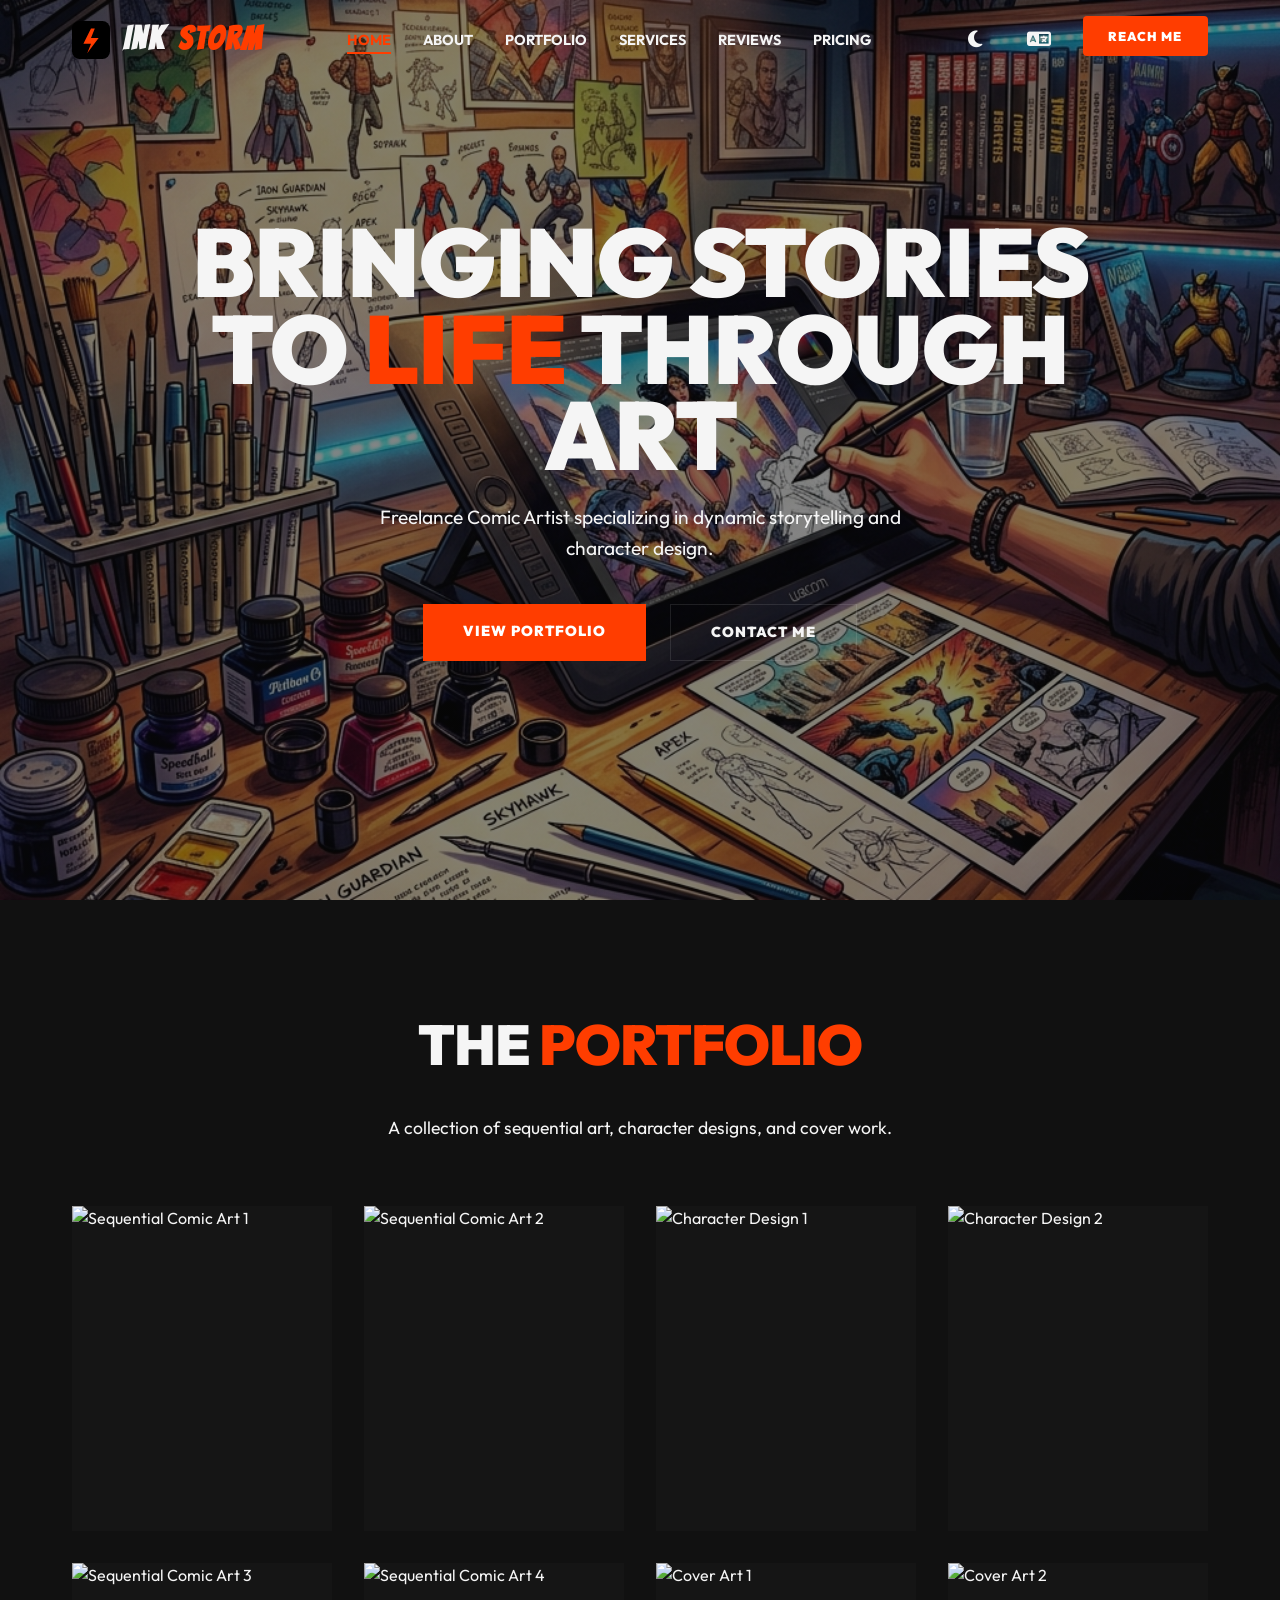
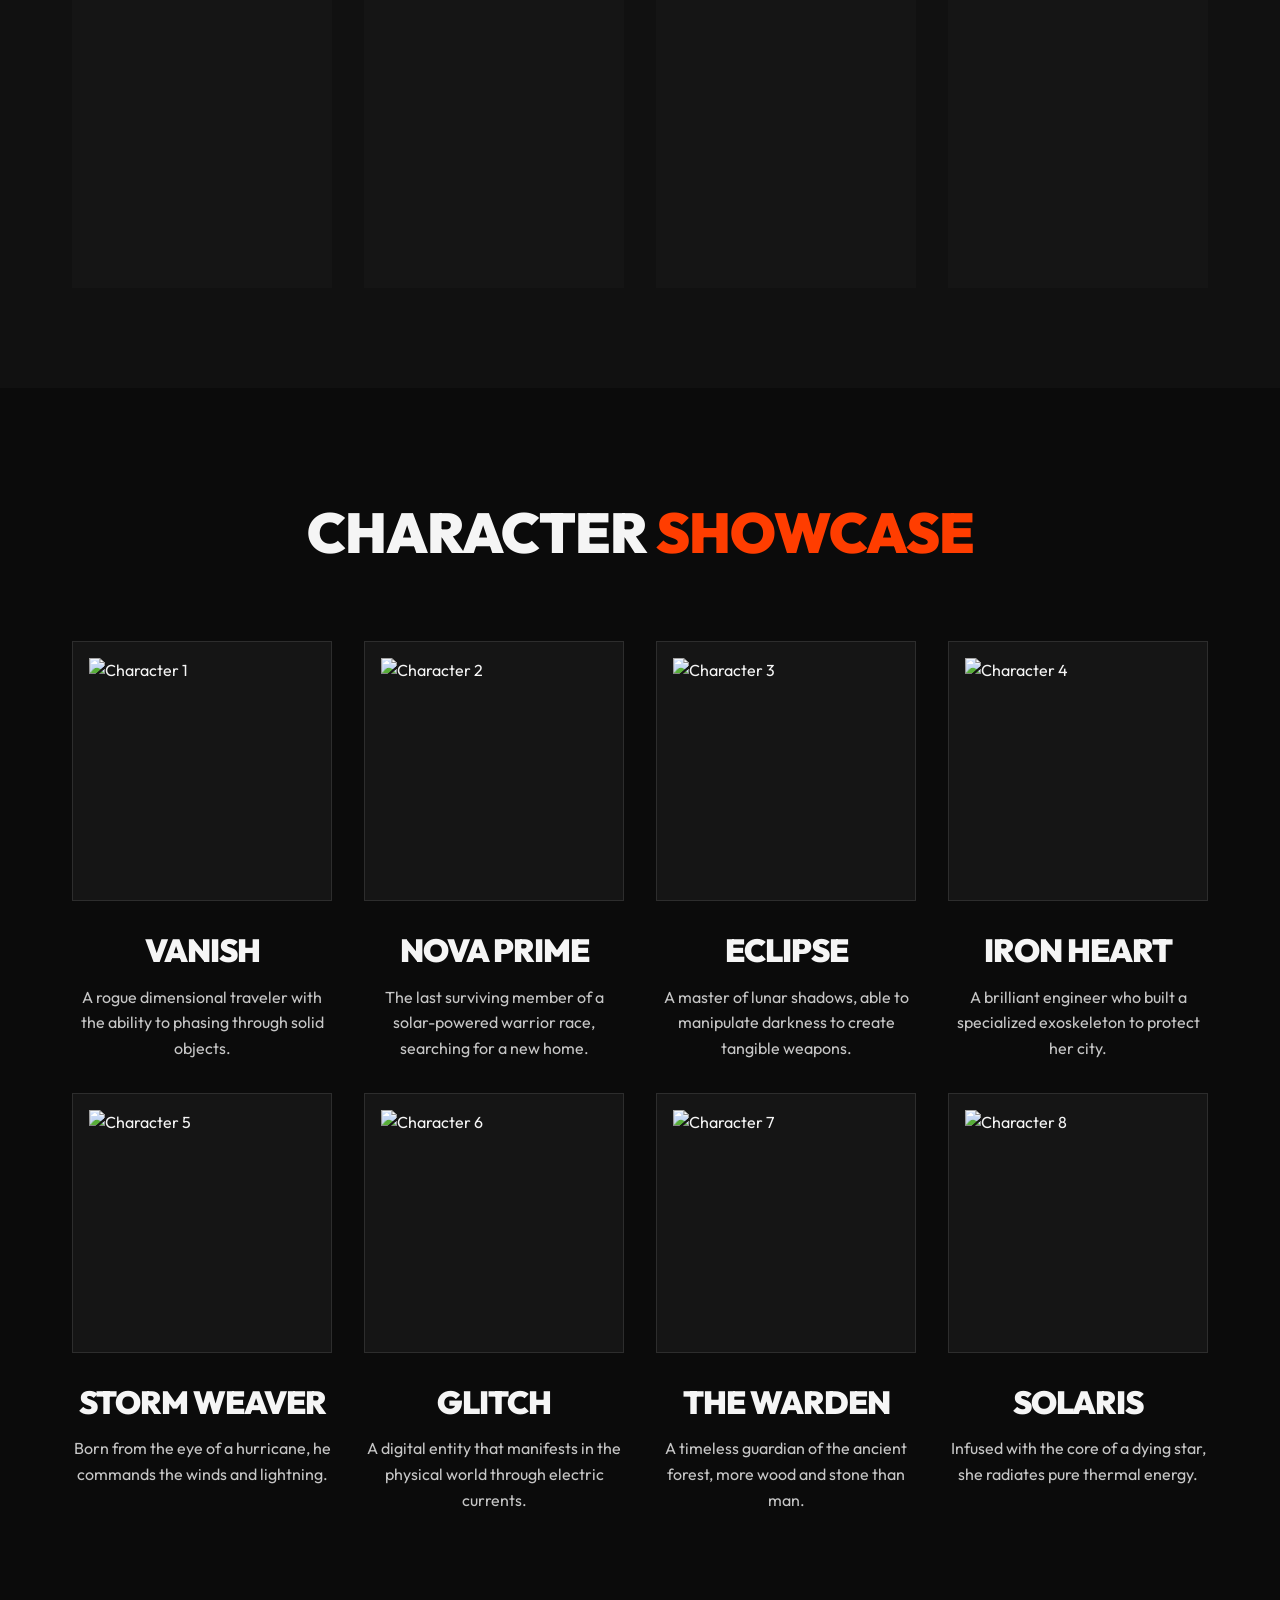
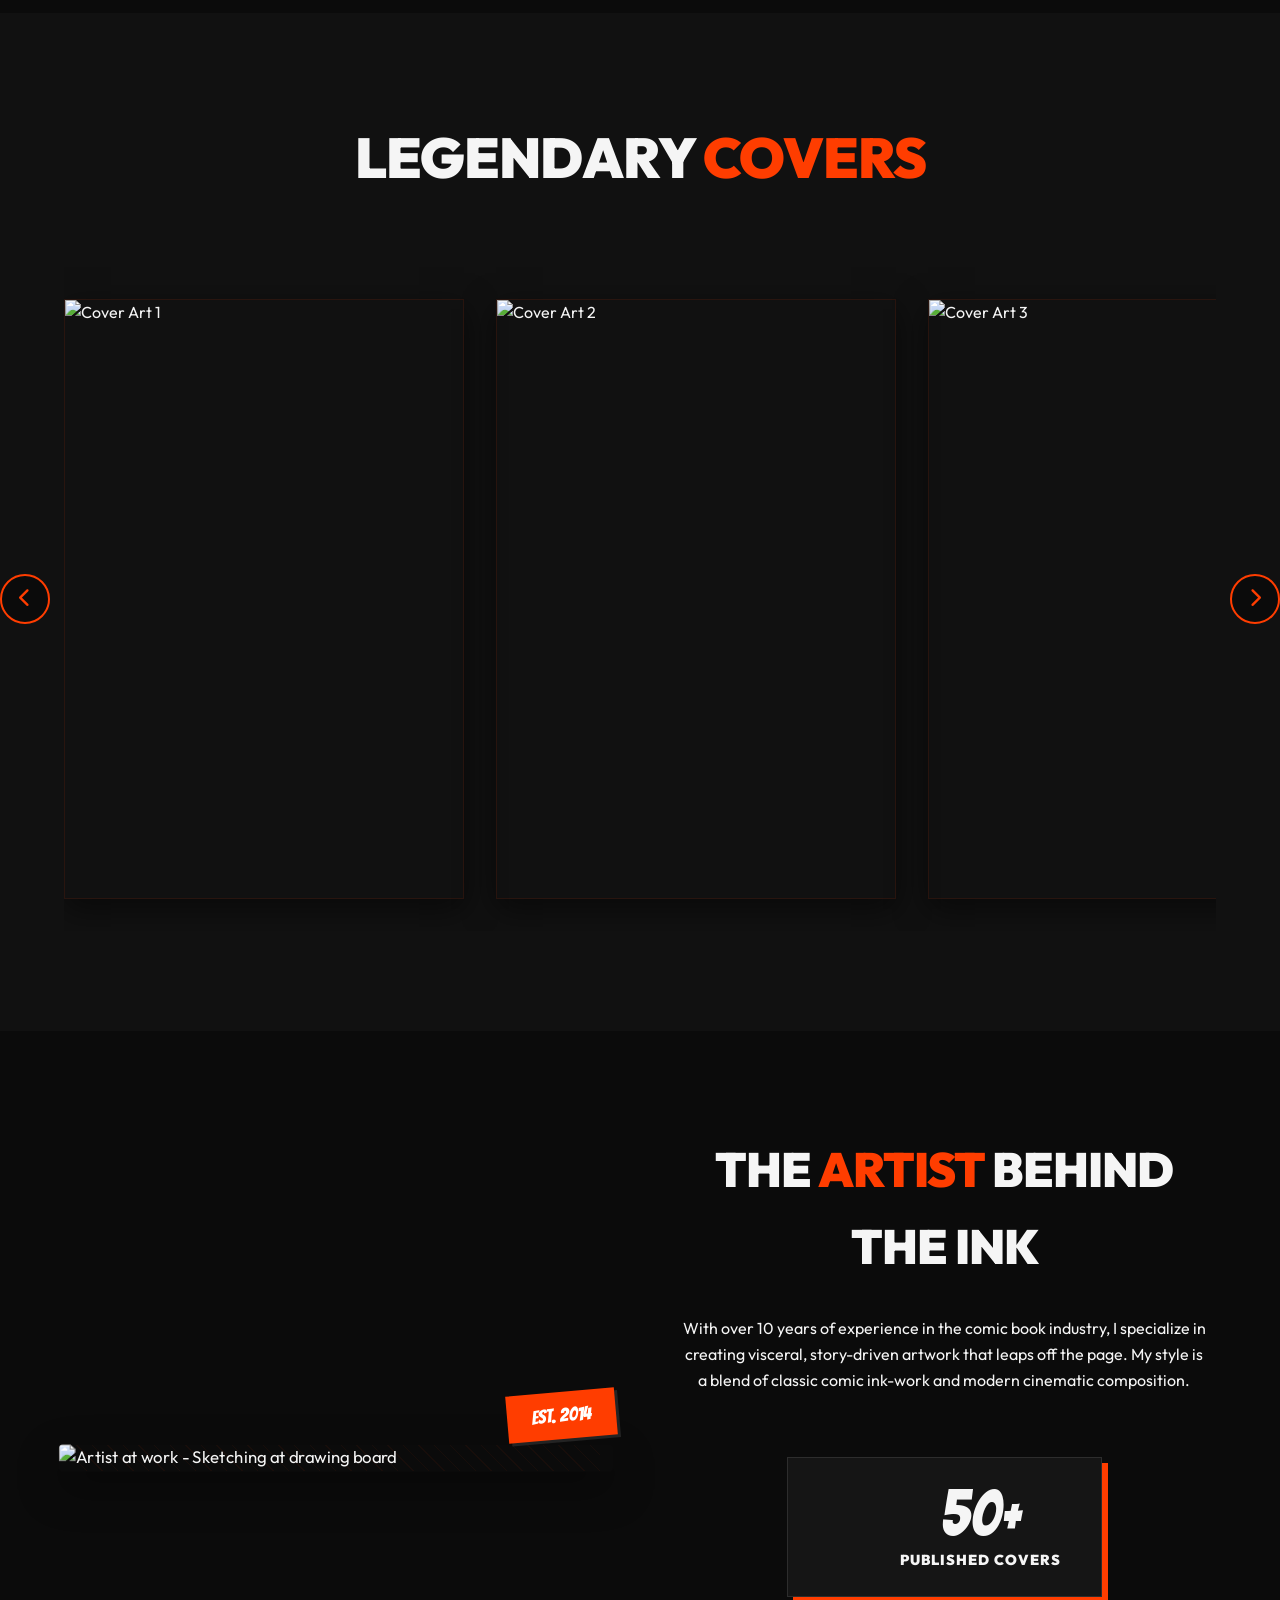
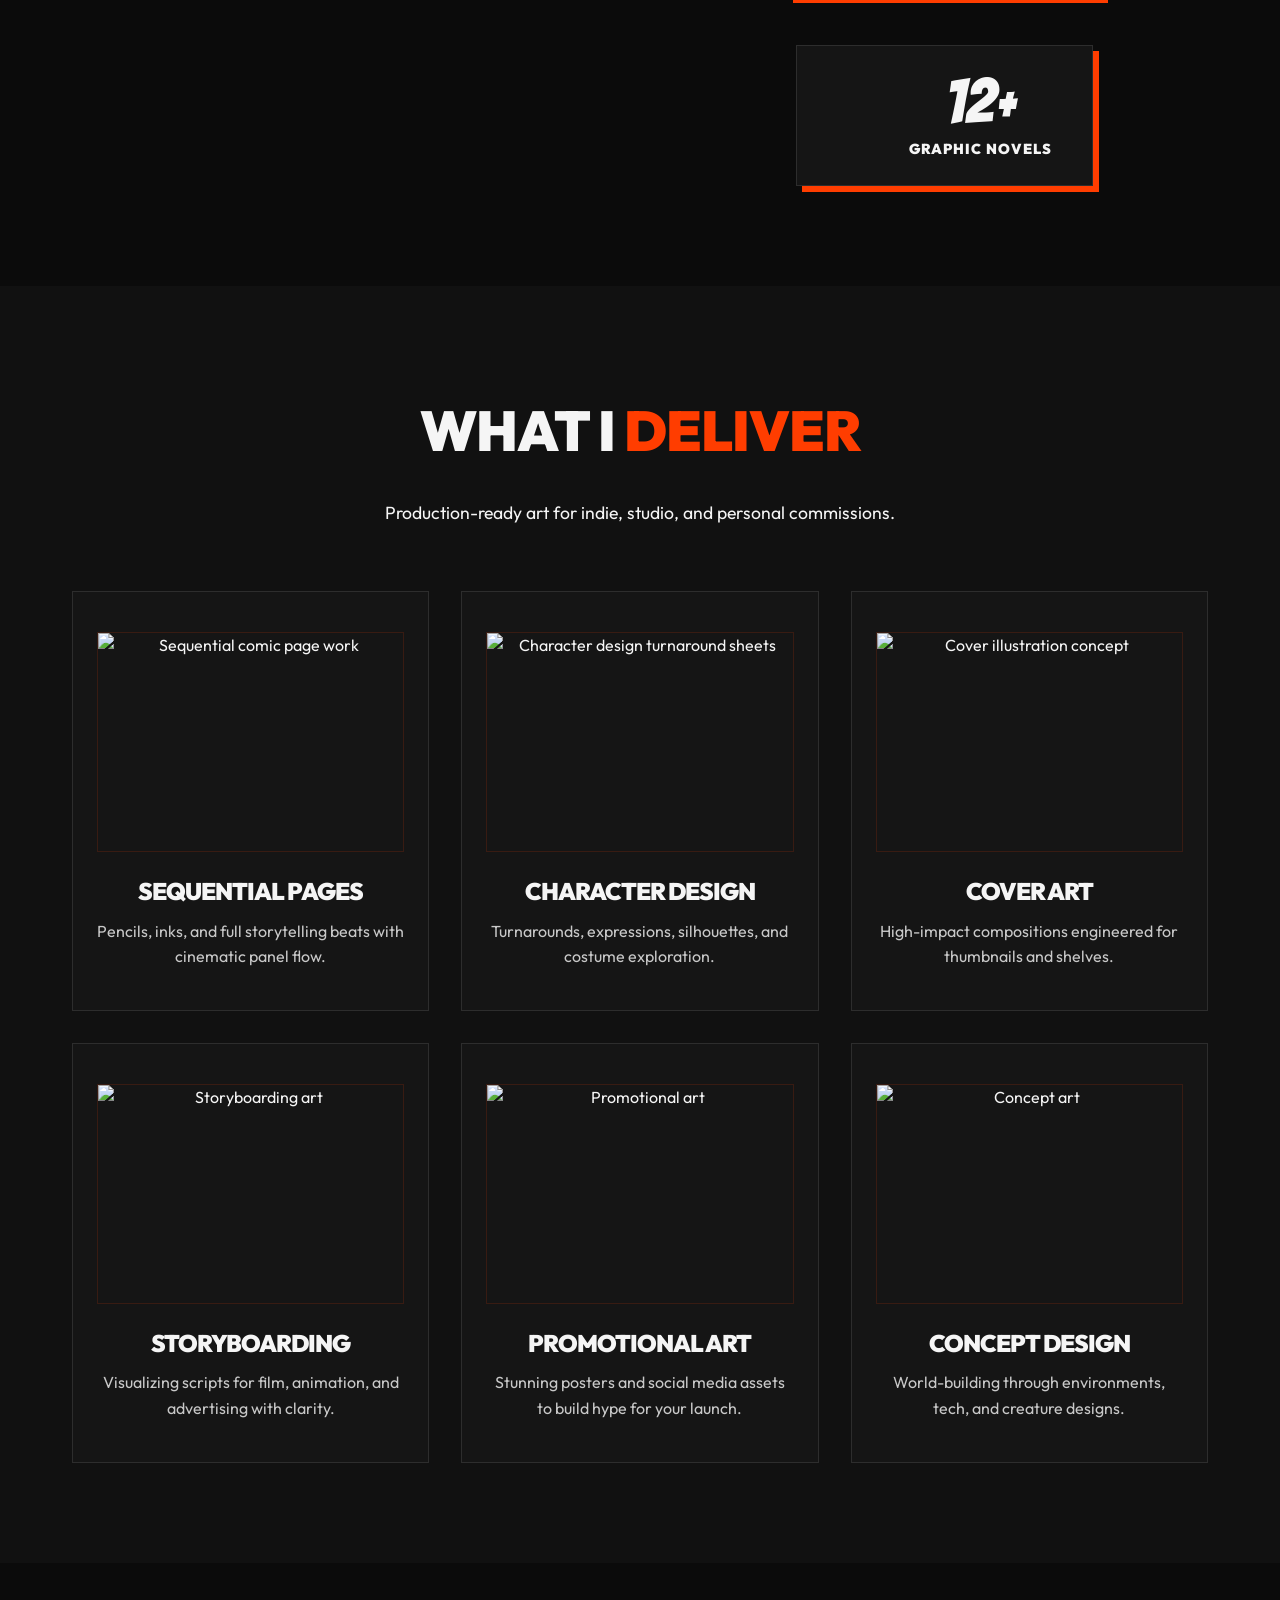
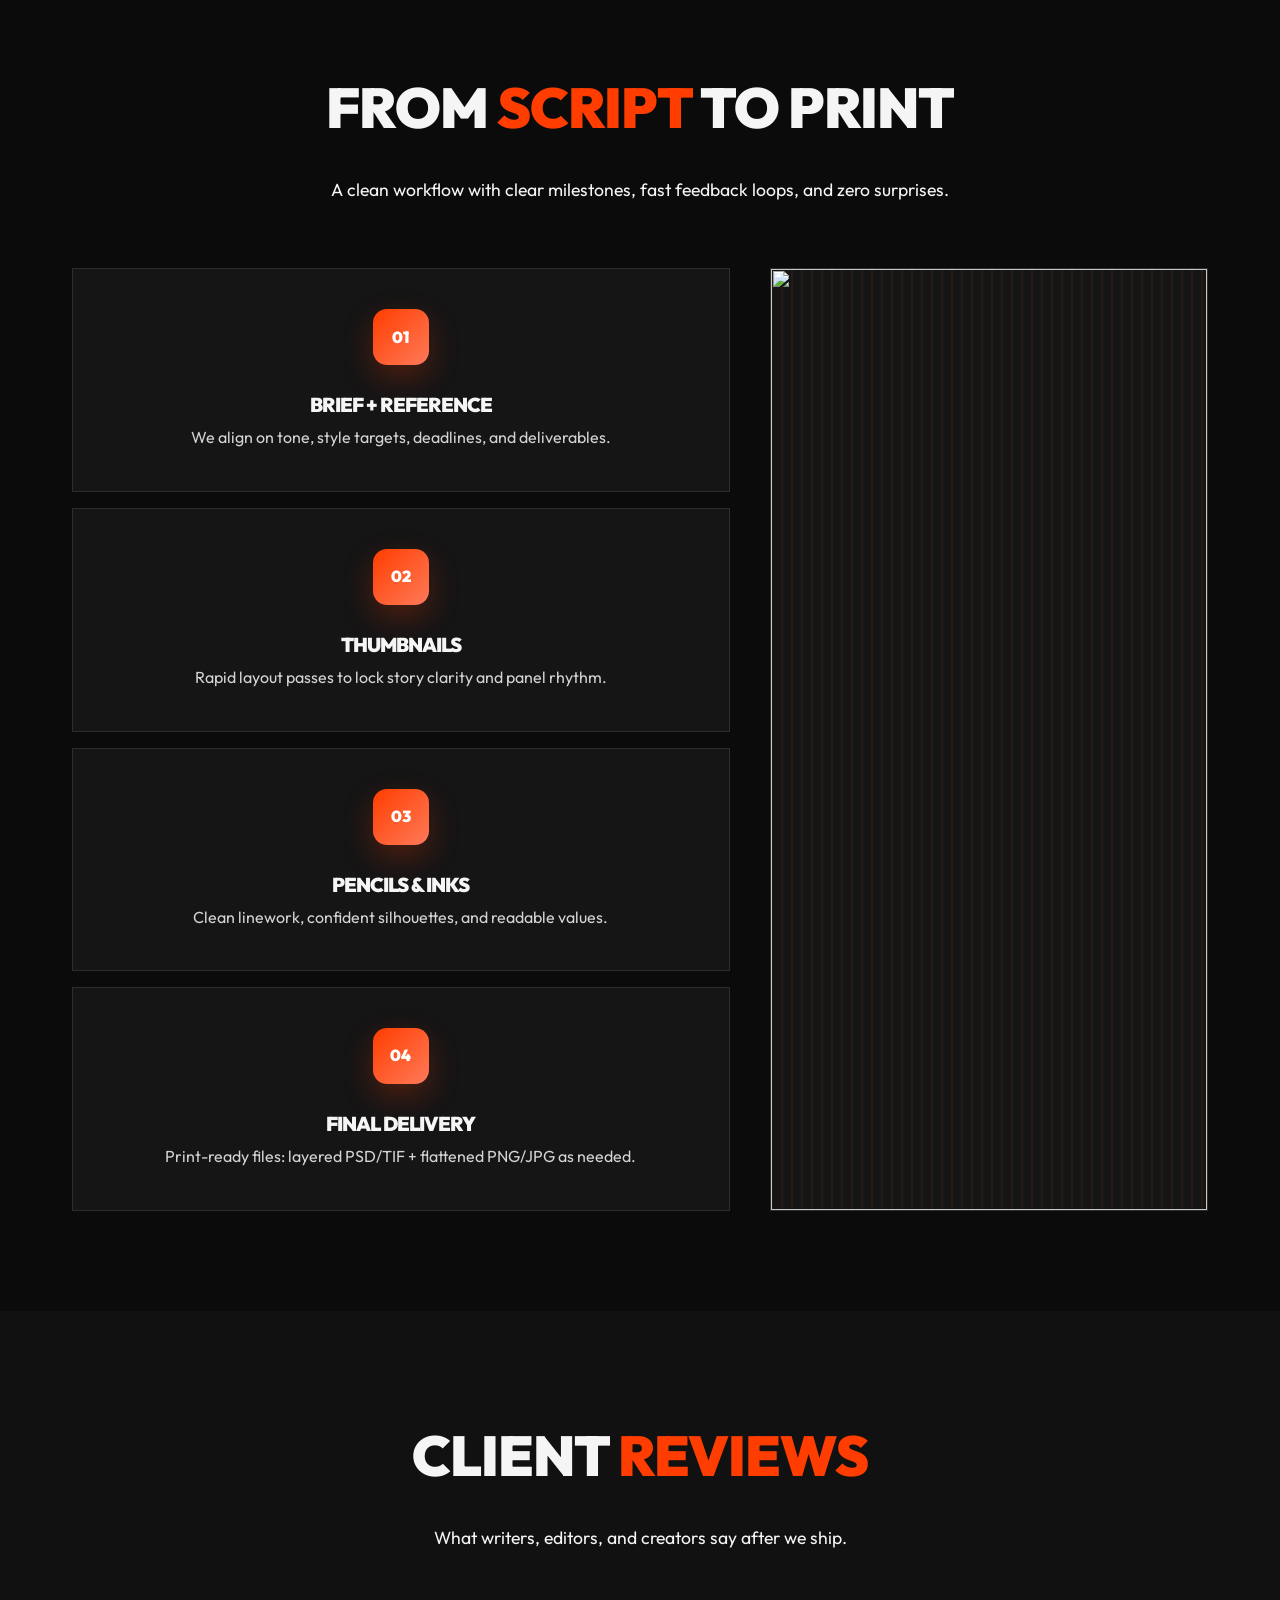
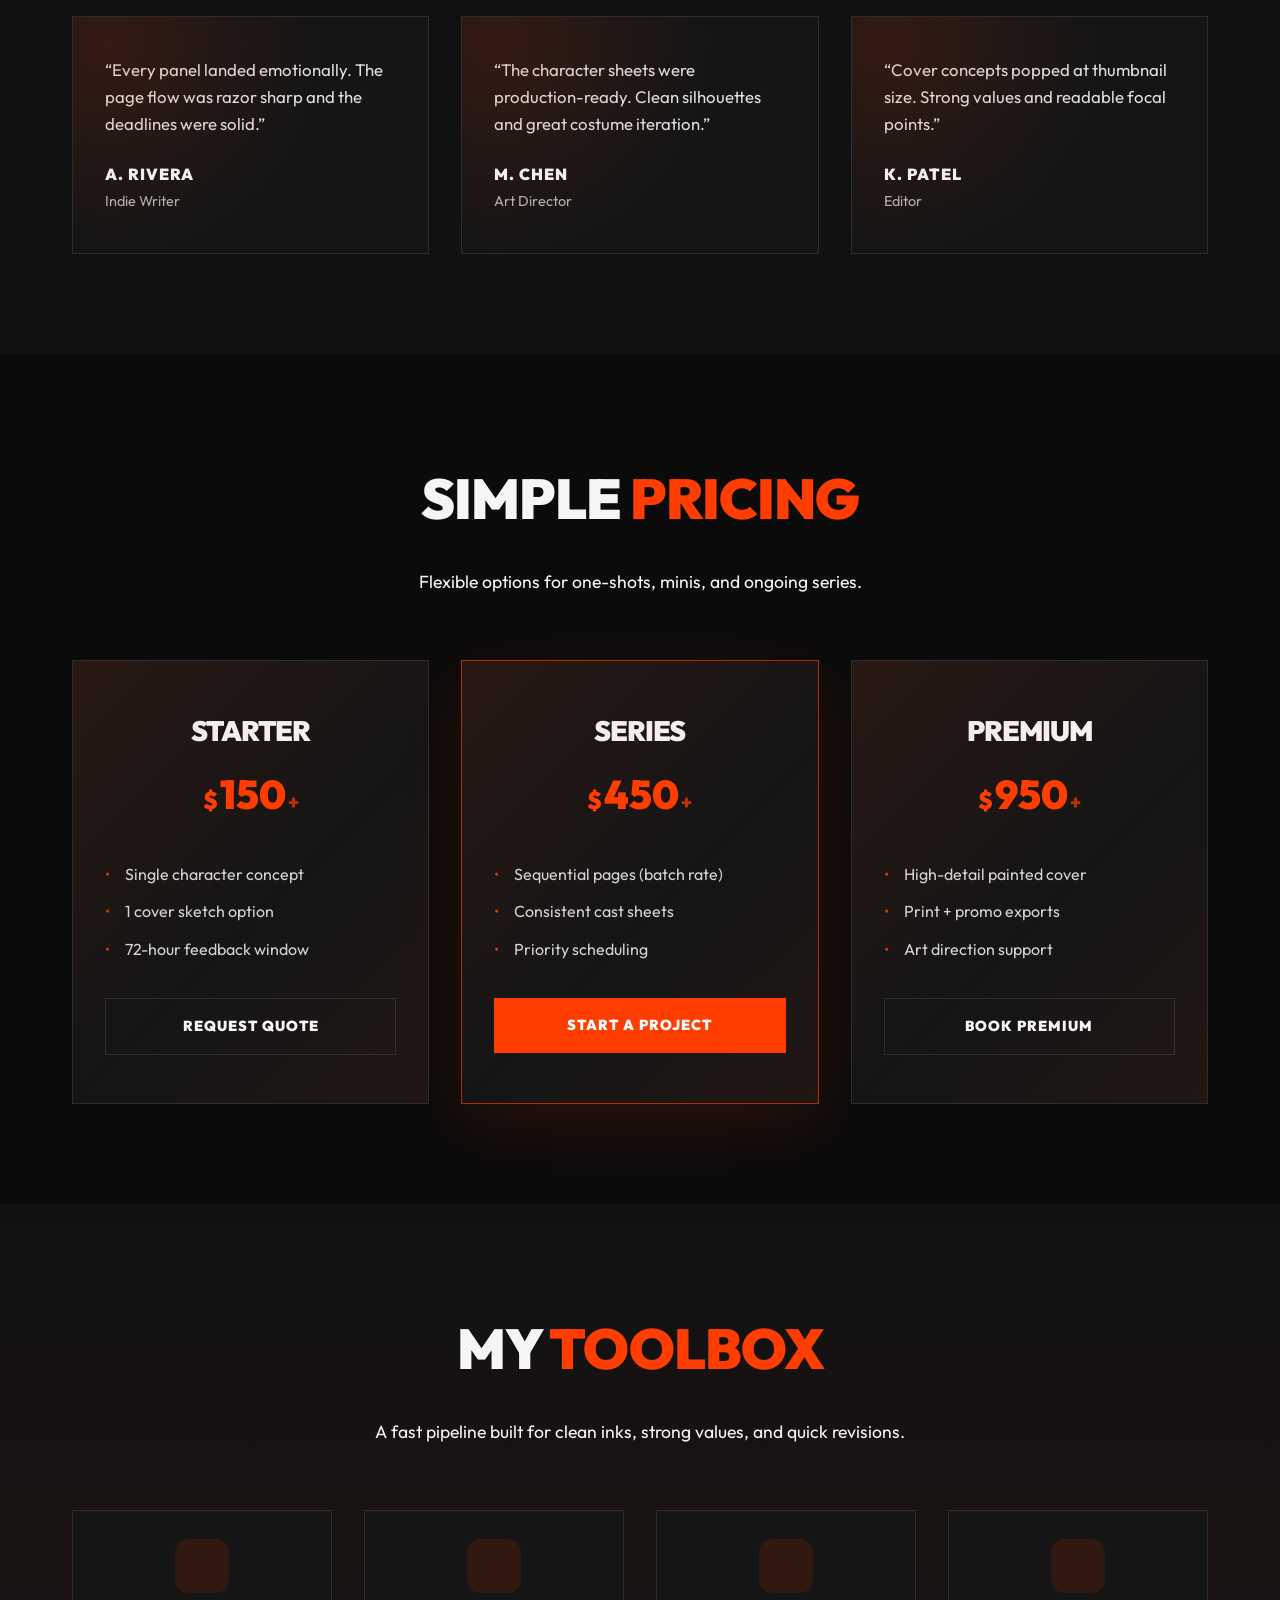
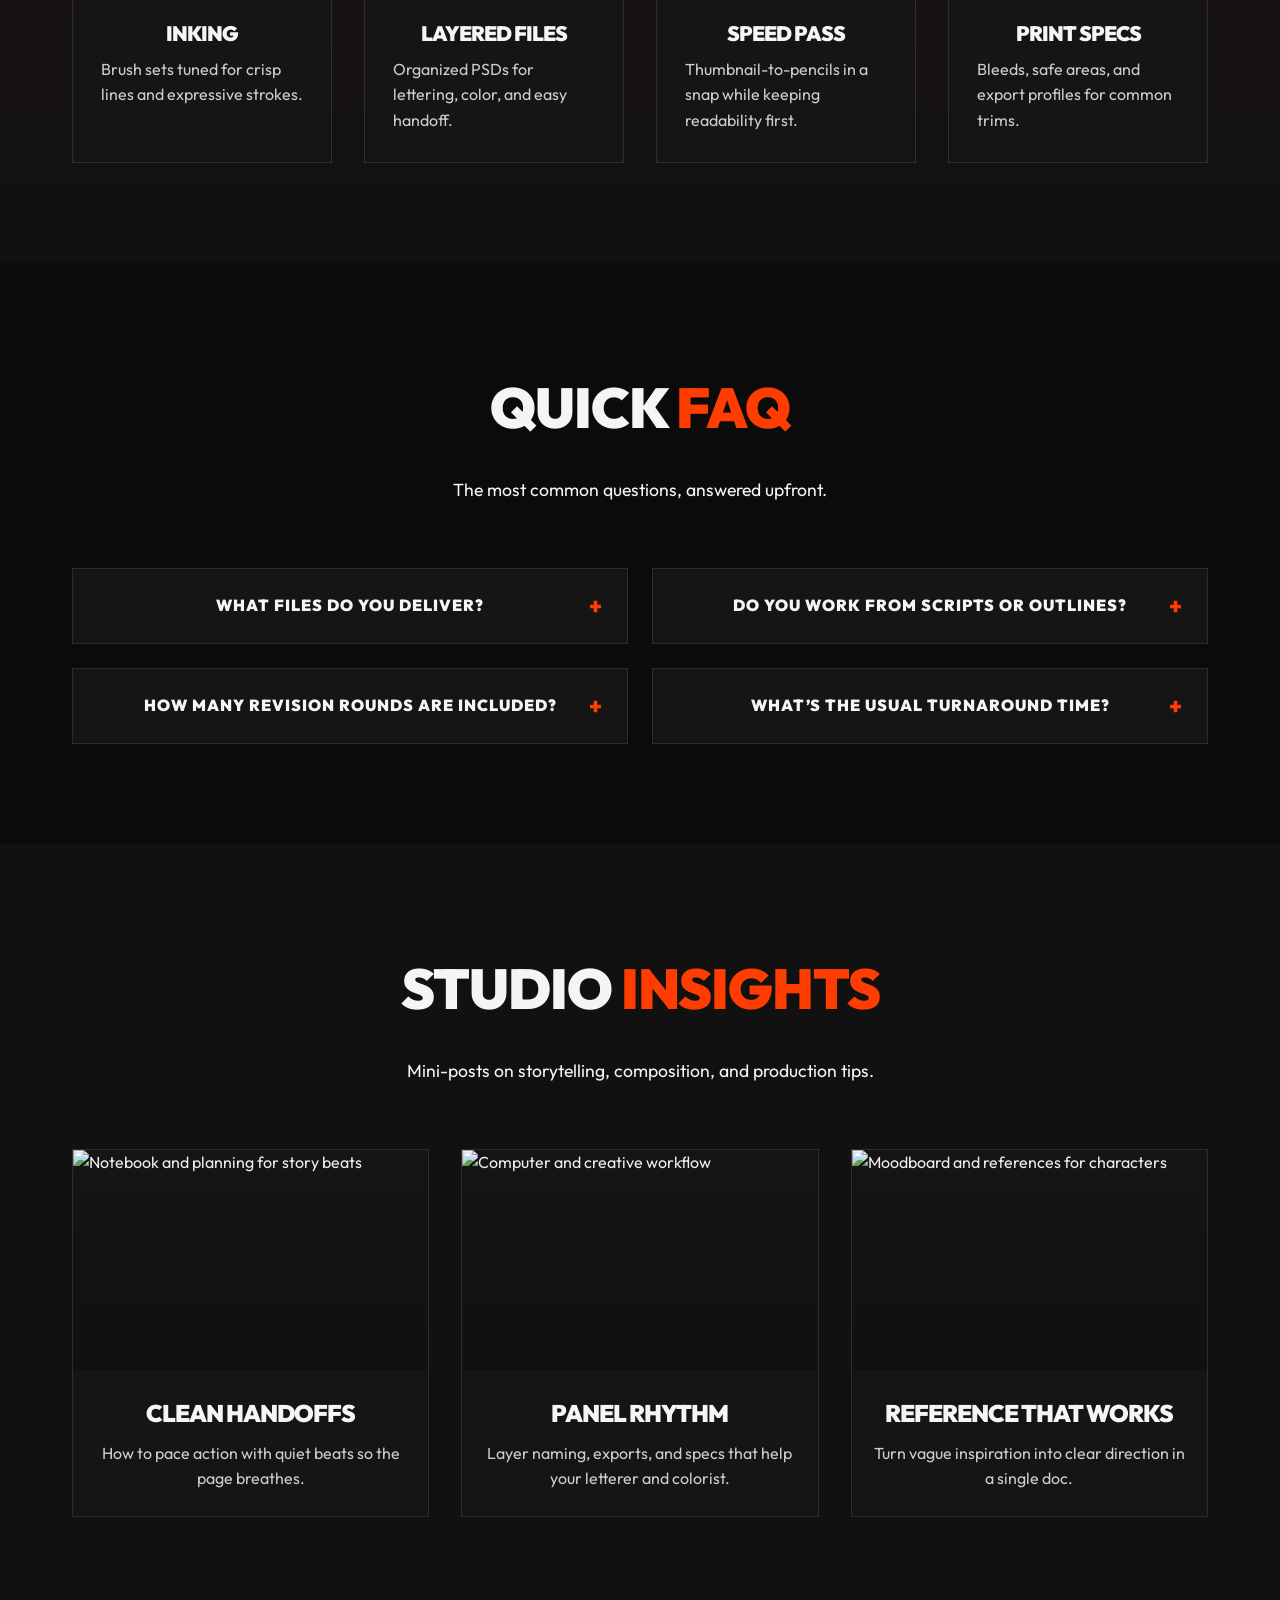
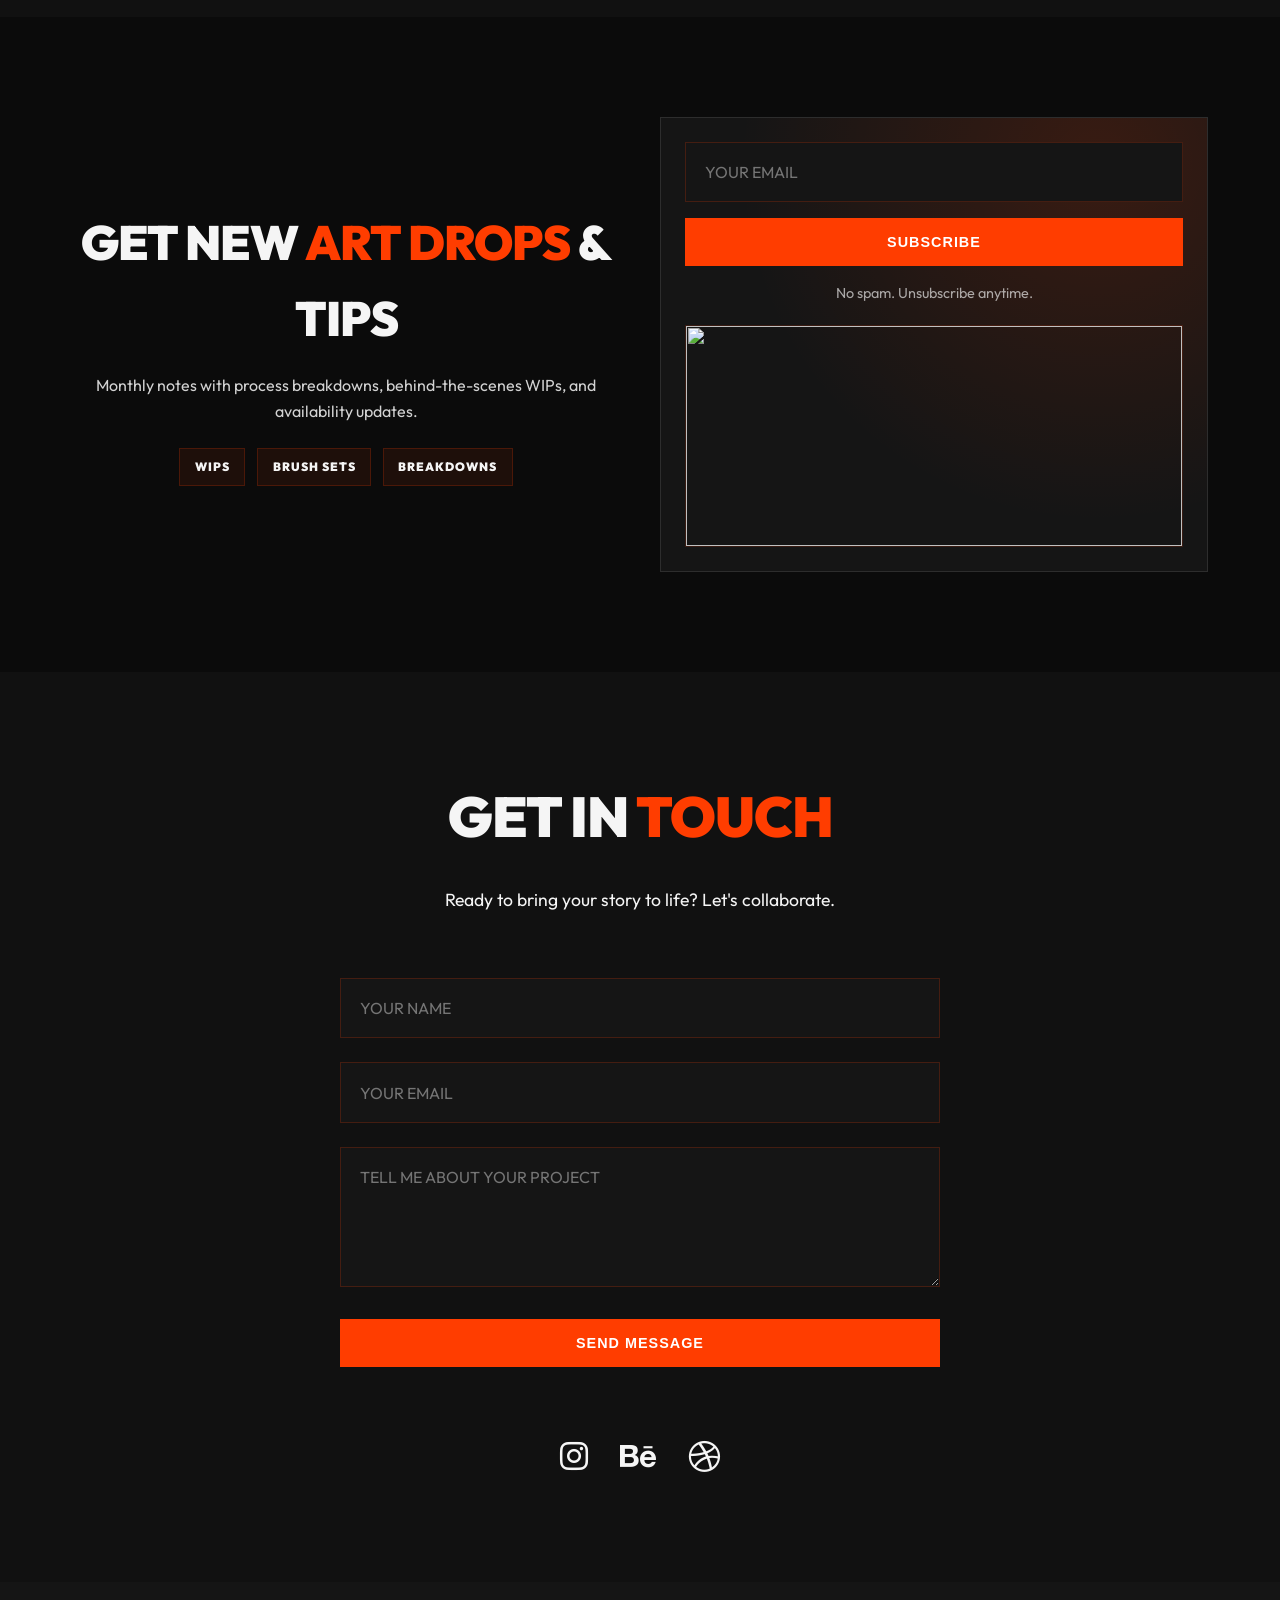
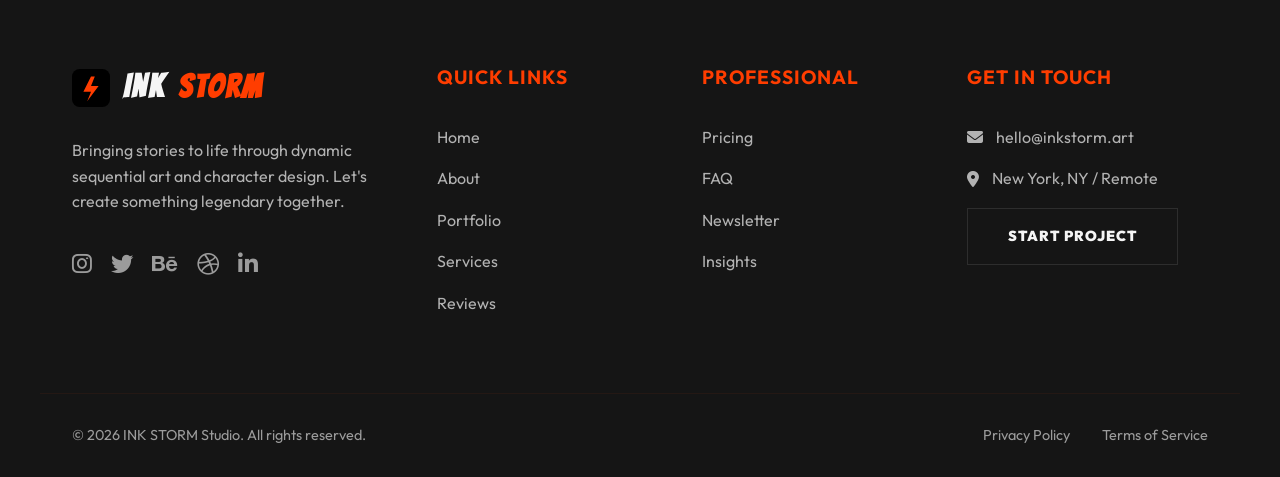
==== commit 239d22b7: "D" ====
--- a/index.html
+++ b/index.html
@@ -27,14 +27,15 @@
         <nav class="container">
             <a href="index.html" class="logo">
                 <svg class="logo-icon" xmlns="http://www.w3.org/2000/svg" viewBox="0 0 100 100">
-                    <rect width="100" height="100" fill="#111111" rx="20"/>
-                    <path d="M50 20 L30 60 L50 60 L40 85 L70 45 L50 45 L60 20 Z" fill="#FF3D00"/>
+                    <rect width="100" height="100" fill="black" rx="20"/>
+                    <path d="M50 20 L30 60 L50 60 L40 85 L70 45 L50 45 L60 20 Z" fill="var(--secondary-color)"/>
                 </svg>
                 INK<span>STORM</span>
             </a>
 
             <ul class="nav-links">
                 <li><a href="#home">Home</a></li>
+                <li><a href="#about">About</a></li>
                 <li><a href="#portfolio">Portfolio</a></li>
                 <li><a href="#services">Services</a></li>
                 <li><a href="#testimonials">Reviews</a></li>
@@ -45,7 +46,7 @@
                 <button id="theme-toggle" class="desktop-only" title="Toggle Theme"><i class="fas fa-moon"></i></button>
                 <button id="rtl-toggle" class="desktop-only" title="Toggle RTL"><i class="fas fa-language"></i></button>
                 <div class="header-ctas desktop-only">
-                    <a href="login.html" class="btn btn-primary">Login</a>
+                    <a href="#contact" class="btn btn-primary">Reach Me</a>
                 </div>
                 <button id="menu-toggle" class="mobile-only" aria-label="Toggle Menu">
                     <span></span>
@@ -60,6 +61,7 @@
             <nav>
                 <ul>
                     <li><a href="#home">Home</a></li>
+                    <li><a href="#about">About</a></li>
                     <li><a href="#portfolio">Portfolio</a></li>
                     <li><a href="#services">Services</a></li>
                     <li><a href="#testimonials">Reviews</a></li>
@@ -68,7 +70,7 @@
                 <div class="mobile-menu-actions">
                     <button id="theme-toggle-mob" class="btn-theme-mob"><i class="fas fa-moon"></i> Theme</button>
                     <button id="rtl-toggle-mob" class="btn-rtl-mob"><i class="fas fa-language"></i> RTL</button>
-                    <a href="login.html" class="btn btn-primary">Login</a>
+                    <a href="#contact" class="btn btn-primary">Reach Me</a>
                 </div>
             </nav>
         </div>
@@ -86,10 +88,7 @@
                     <a href="#contact" class="btn btn-secondary">Contact Me</a>
                 </div>
             </div>
-            <div class="floating-elements">
-                <div class="panel-outline one"></div>
-                <div class="panel-outline two"></div>
-            </div>
+
         </section>
 
         <!-- Portfolio Section -->
@@ -706,8 +705,8 @@
             <div class="footer-col brand-col">
                 <a href="index.html" class="logo">
                     <svg class="logo-icon" xmlns="http://www.w3.org/2000/svg" viewBox="0 0 100 100">
-                        <rect width="100" height="100" fill="#111111" rx="20"/>
-                        <path d="M50 20 L30 60 L50 60 L40 85 L70 45 L50 45 L60 20 Z" fill="#FF3D00"/>
+                        <rect width="100" height="100" fill="black" rx="20"/>
+                        <path d="M50 20 L30 60 L50 60 L40 85 L70 45 L50 45 L60 20 Z" fill="var(--secondary-color)"/>
                     </svg>
                     INK<span>STORM</span>
                 </a>
@@ -727,6 +726,7 @@
                 <h4>Quick Links</h4>
                 <ul class="footer-nav">
                     <li><a href="#home">Home</a></li>
+                    <li><a href="#about">About</a></li>
                     <li><a href="#portfolio">Portfolio</a></li>
                     <li><a href="#services">Services</a></li>
                     <li><a href="#testimonials">Reviews</a></li>
@@ -739,8 +739,8 @@
                 <ul class="footer-nav">
                     <li><a href="#pricing">Pricing</a></li>
                     <li><a href="#faq">FAQ</a></li>
-                    <li><a href="login.html">Client Login</a></li>
-                    <li><a href="register.html">Register</a></li>
+                    <li><a href="#newsletter">Newsletter</a></li>
+                    <li><a href="#insights">Insights</a></li>
                 </ul>
             </div>
 
--- a/assets/css/styles.css
+++ b/assets/css/styles.css
@@ -24,17 +24,21 @@
 
     /* Mode defaults */
     --bg: var(--bg-dark);
+    --bg-alt: #111111;
     --text: var(--text-light);
     --card-bg: var(--card-bg-dark);
     --border-color: rgba(255, 61, 0, 0.2);
+    --border-subtle: rgba(255, 255, 255, 0.1);
 }
 
 body.light-mode {
     --bg: var(--bg-light);
+    --bg-alt: #F9F9F9;
     --text: var(--text-dark);
     --card-bg: var(--card-bg-light);
     --primary-color: #FFFFFF;
     --border-color: rgba(17, 17, 17, 0.1);
+    --border-subtle: rgba(0, 0, 0, 0.05);
 }
 
 [dir="rtl"] {
@@ -160,7 +164,7 @@
 .btn-secondary {
     background-color: transparent;
     color: var(--text);
-    border: 2px solid var(--text);
+    border: 1px solid var(--border-subtle);
 }
 
 .btn-secondary:hover {
@@ -383,6 +387,7 @@
     position: relative;
     padding-top: var(--header-height);
     overflow: hidden;
+    background: transparent !important;
 }
 
 .hero-bg {
@@ -391,20 +396,33 @@
     left: 0;
     width: 100%;
     height: 100%;
-    background: linear-gradient(rgba(11, 11, 11, 0.8), rgba(11, 11, 11, 0.8)), 
-                url('https://images.unsplash.com/photo-1612036782180-6f0b6cd846fe?auto=format&fit=crop&q=80&w=1920');
+    background-image: url('../images/hero-bg.png');
     background-size: cover;
     background-position: center;
+    background-repeat: no-repeat;
+    z-index: -2;
+}
+
+.hero-bg::after {
+    content: "";
+    position: absolute;
+    inset: 0;
+    background: linear-gradient(rgba(11, 11, 11, 0.5), rgba(11, 11, 11, 0.5));
     z-index: -1;
-    transform: scale(1.1);
-    animation: zoomOut 20s infinite alternate;
+}
+
+@media (min-width: 1025px) {
+    .hero-bg {
+        background-attachment: fixed;
+    }
+}
+
+body.light-mode .hero-bg::after {
+    background: linear-gradient(rgba(255, 255, 255, 0.5), rgba(255, 255, 255, 0.5));
 }
 
 body.light-mode .hero-bg {
-    background: linear-gradient(rgba(255, 255, 255, 0.7), rgba(255, 255, 255, 0.7)), 
-                url('https://images.unsplash.com/photo-1612036782180-6f0b6cd846fe?auto=format&fit=crop&q=80&w=1920');
-    background-size: cover;
-    background-position: center;
+    background-image: url('../images/hero-bg.png');
 }
 
 @keyframes zoomOut {
@@ -445,36 +463,7 @@
     justify-content: center;
 }
 
-.floating-elements .panel-outline {
-    position: absolute;
-    border: 1px solid var(--secondary-color);
-    opacity: 0.3;
-    z-index: 0;
-    pointer-events: none;
-}
-
-.panel-outline.one {
-    width: 300px;
-    height: 400px;
-    top: 20%;
-    right: 10%;
-    transform: rotate(5deg);
-    animation: float 6s infinite ease-in-out;
-}
-
-.panel-outline.two {
-    width: 200px;
-    height: 300px;
-    bottom: 10%;
-    right: 25%;
-    transform: rotate(-10deg);
-    animation: float 8s infinite ease-in-out reverse;
-}
-
-@keyframes float {
-    0%, 100% { transform: translateY(0) rotate(5deg); }
-    50% { transform: translateY(-20px) rotate(8deg); }
-}
+
 
 @keyframes sweep {
     0% { transform: translateX(-120%); }
@@ -492,10 +481,7 @@
     50% { transform: translateY(-2px) scale(1.03); }
 }
 
-@keyframes floaty {
-    0%, 100% { transform: translateY(0); }
-    50% { transform: translateY(-10px); }
-}
+
 
 @keyframes shimmer {
     0%, 100% { opacity: 0.8; filter: drop-shadow(0 0 0 rgba(255, 61, 0, 0)); }
@@ -520,6 +506,10 @@
     padding: 80px 0 30px;
     background-color: var(--card-bg);
     border-top: 1px solid var(--border-color);
+}
+
+body.dark-mode .footer-detailed {
+    border-top: none;
 }
 
 .footer-grid {
@@ -613,7 +603,7 @@
    PROJECT SPOTLIGHT
    ========================================= */
 .project-spotlight {
-    background: linear-gradient(135deg, #0a0a0a 0%, #151515 100%);
+    background: linear-gradient(135deg, var(--bg) 0%, var(--bg-alt) 100%);
     position: relative;
     overflow: hidden;
 }
@@ -814,6 +804,11 @@
    ========================================= */
 section {
     padding: 100px 0;
+    background-color: var(--bg);
+}
+
+section:nth-of-type(even) {
+    background-color: var(--bg-alt);
 }
 
 .section-title {
@@ -862,7 +857,7 @@
 
 .service-card {
     background: var(--card-bg);
-    border: 1px solid var(--border-color);
+    border: 1px solid var(--border-subtle);
     padding: 2.5rem 1.5rem;
     position: relative;
     overflow: hidden;
@@ -939,7 +934,7 @@
     gap: 1.5rem;
     padding: 2.5rem 1.5rem;
     background: var(--card-bg);
-    border: 1px solid var(--border-color);
+    border: 1px solid var(--border-subtle);
     position: relative;
     overflow: hidden;
     text-align: center;
@@ -983,7 +978,7 @@
 
 .process-visual {
     position: relative;
-    border: 1px solid var(--border-color);
+    border: 1px solid var(--border-subtle);
     overflow: hidden;
     background: var(--card-bg);
 }
@@ -1020,7 +1015,7 @@
 
 .quote-card {
     background: var(--card-bg);
-    border: 1px solid var(--border-color);
+    border: 1px solid var(--border-subtle);
     padding: 2.5rem 2rem;
     position: relative;
     overflow: hidden;
@@ -1070,7 +1065,7 @@
 
 .price-card {
     background: var(--card-bg);
-    border: 1px solid var(--border-color);
+    border: 1px solid var(--border-subtle);
     padding: 3rem 2rem;
     display: flex;
     flex-direction: column;
@@ -1167,7 +1162,7 @@
 
 .tool-tile {
     background: var(--card-bg);
-    border: 1px solid var(--border-color);
+    border: 1px solid var(--border-subtle);
     padding: 1.75rem;
     position: relative;
     overflow: hidden;
@@ -1185,7 +1180,6 @@
     background: rgba(255, 61, 0, 0.12);
     color: var(--secondary-color);
     font-size: 1.4rem;
-    animation: floaty 5.5s ease-in-out infinite;
 }
 
 .tool-icon svg {
@@ -1220,7 +1214,7 @@
 
 .faq-item {
     background: var(--card-bg);
-    border: 1px solid var(--border-color);
+    border: 1px solid var(--border-subtle);
     padding: 1.5rem;
     transition: var(--transition-smooth);
     text-align: center;
@@ -1276,7 +1270,7 @@
 
 .insight-card {
     background: var(--card-bg);
-    border: 1px solid var(--border-color);
+    border: 1px solid var(--border-subtle);
     overflow: hidden;
     transition: var(--transition-smooth);
 }
@@ -1359,7 +1353,7 @@
 
 .chip {
     padding: 0.5rem 0.9rem;
-    border: 1px solid rgba(255, 61, 0, 0.35);
+    border: 1px solid var(--border-color);
     background: rgba(255, 61, 0, 0.08);
     text-transform: uppercase;
     letter-spacing: 1px;
@@ -1380,7 +1374,7 @@
 
 .newsletter-card {
     background: var(--card-bg);
-    border: 1px solid rgba(255, 61, 0, 0.35);
+    border: 1px solid var(--border-subtle);
     padding: 1.5rem;
     position: relative;
     overflow: hidden;
@@ -1489,13 +1483,14 @@
 /* =========================================
    CHARACTER SHOWCASE
    ========================================= */
+/* Character showcase specific override to maintain dark theme even in light mode if needed, but following the flow is better */
 .character-showcase {
-    background-color: var(--bg-dark);
-    color: var(--text-light);
+    background-color: var(--bg);
+    color: var(--text);
 }
 
 .white-text h2 {
-    color: #FFFFFF;
+    color: var(--text);
 }
 
 .showcase-grid {
@@ -1512,7 +1507,7 @@
 .char-img-wrap {
     background: var(--card-bg);
     padding: 1rem;
-    border: 1px solid var(--border-color);
+    border: 1px solid var(--border-subtle);
     position: relative;
     transition: var(--transition-smooth);
 }
@@ -1674,18 +1669,19 @@
 
 .stat-panel {
     background: var(--card-bg);
-    border: 4px solid var(--text);
+    border: 1px solid var(--border-subtle);
     padding: 1.5rem 2.5rem;
     display: flex;
     align-items: center;
     gap: 2rem;
     position: relative;
-    box-shadow: 10px 10px 0 var(--secondary-color);
+    box-shadow: 6px 6px 0 var(--secondary-color);
     transition: transform 0.3s cubic-bezier(0.175, 0.885, 0.32, 1.275);
 }
 
 .stat-panel:hover {
-    transform: translate(-5px, -5px) rotate(1deg);
+    transform: translate(-3px, -3px) rotate(1deg);
+    border-color: var(--secondary-color);
 }
 
 .stat-icon {
@@ -1722,7 +1718,7 @@
     font-family: 'Bangers', cursive;
     font-size: 1.2rem;
     transform: rotate(-5deg);
-    box-shadow: 5px 5px 0 var(--text);
+    box-shadow: 3px 3px 0 var(--border-subtle);
     z-index: 2;
 }
 
